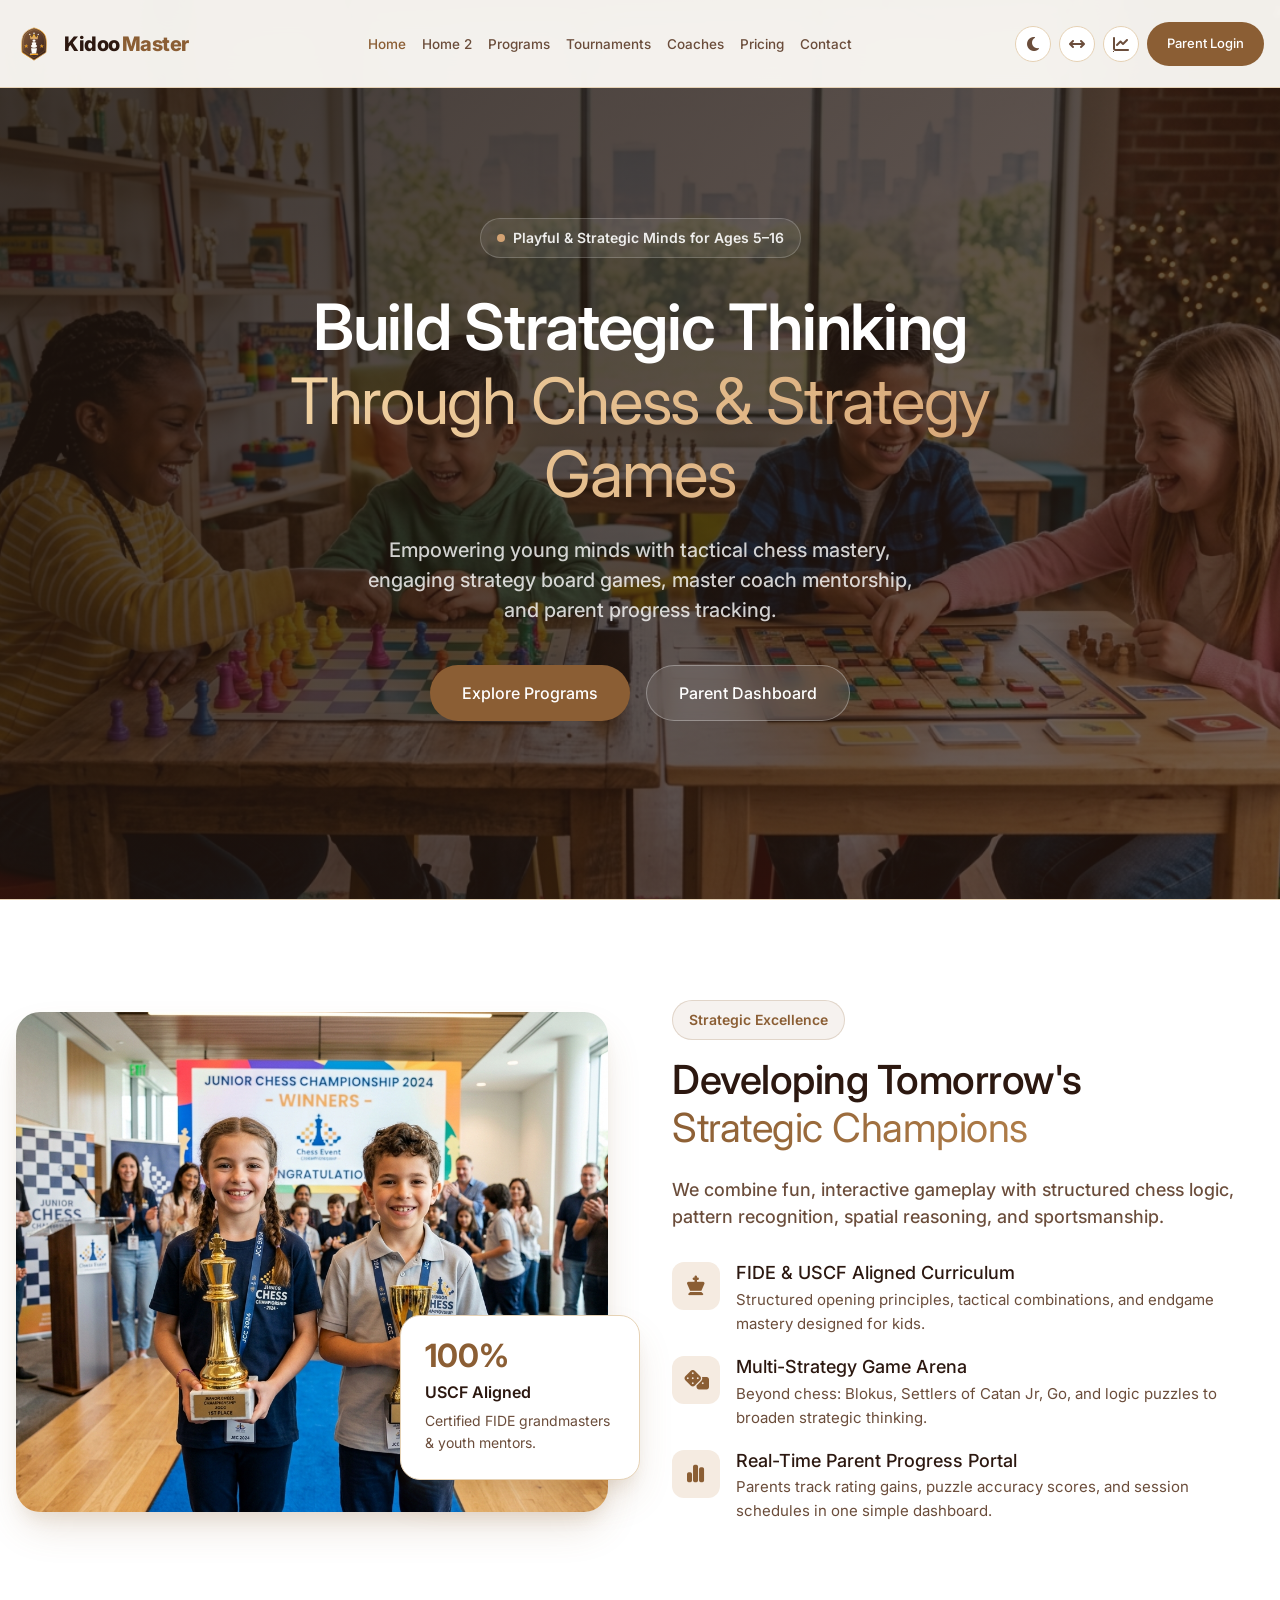
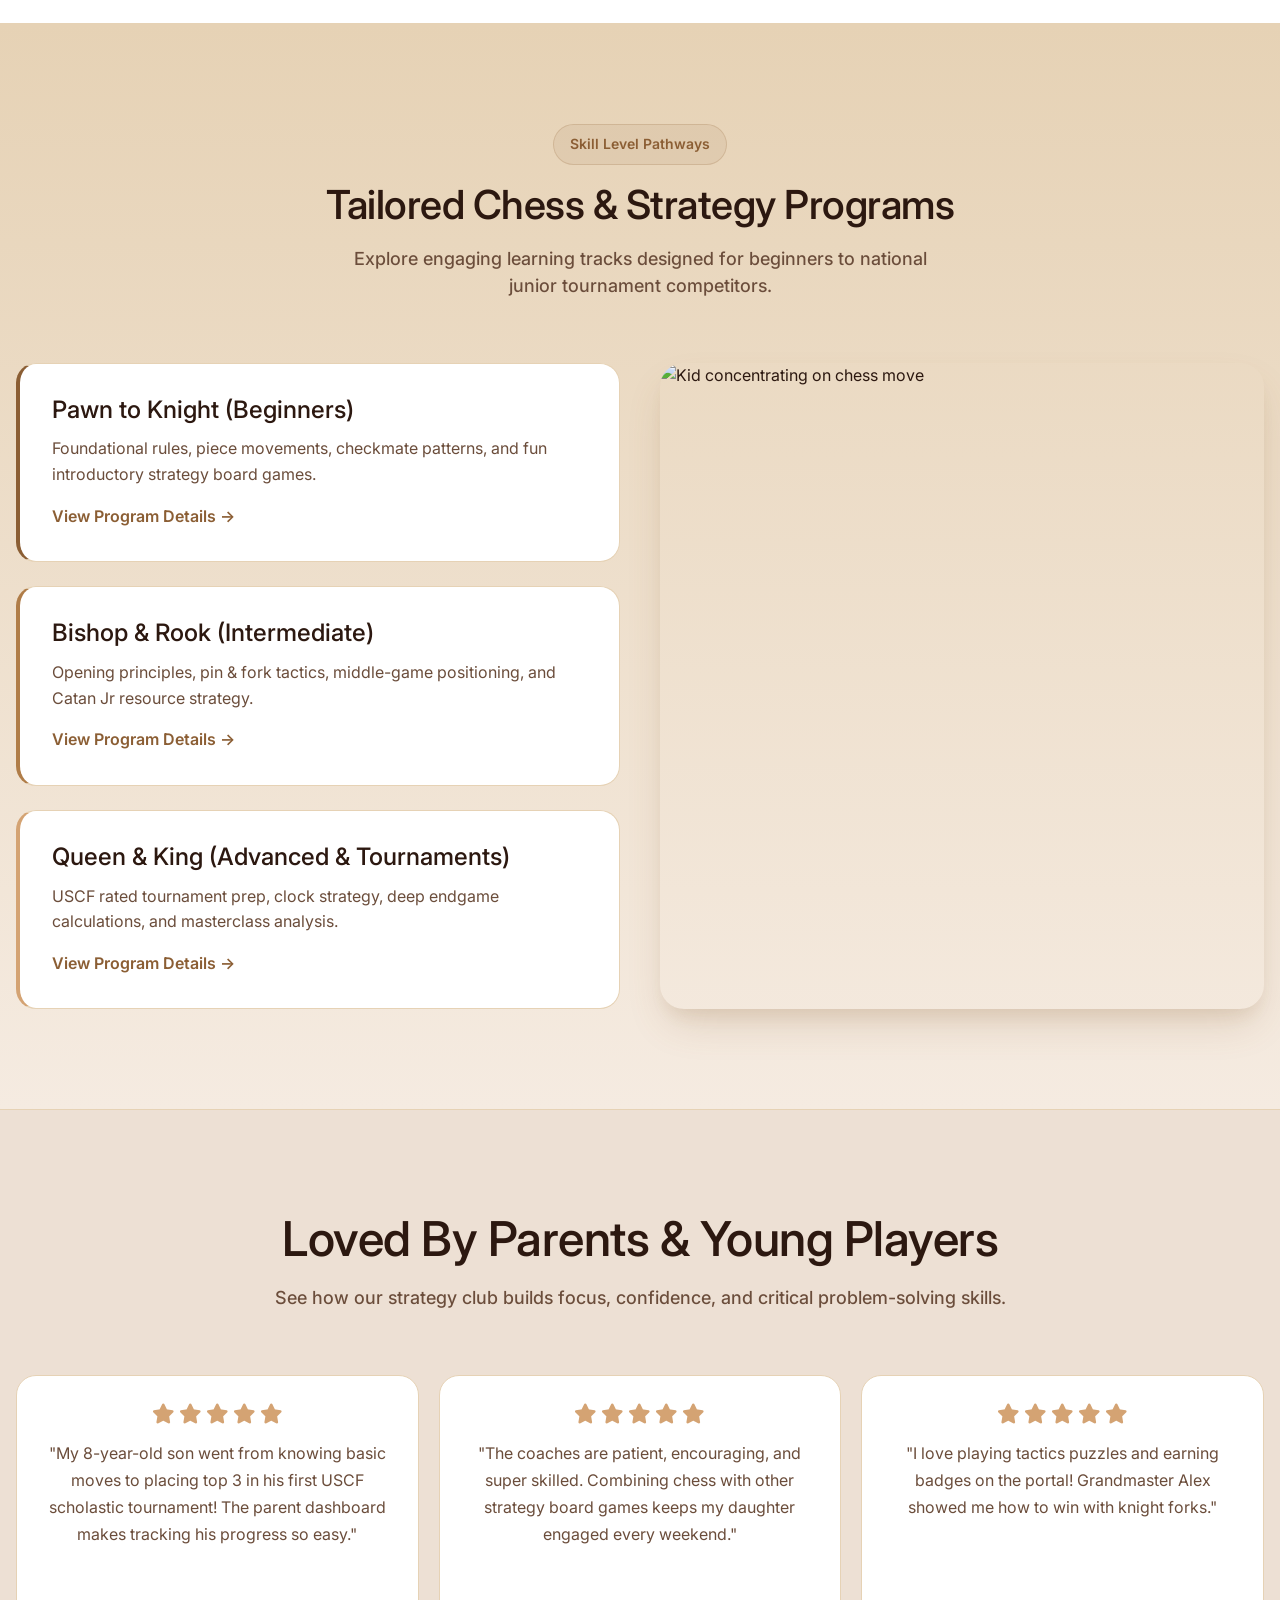
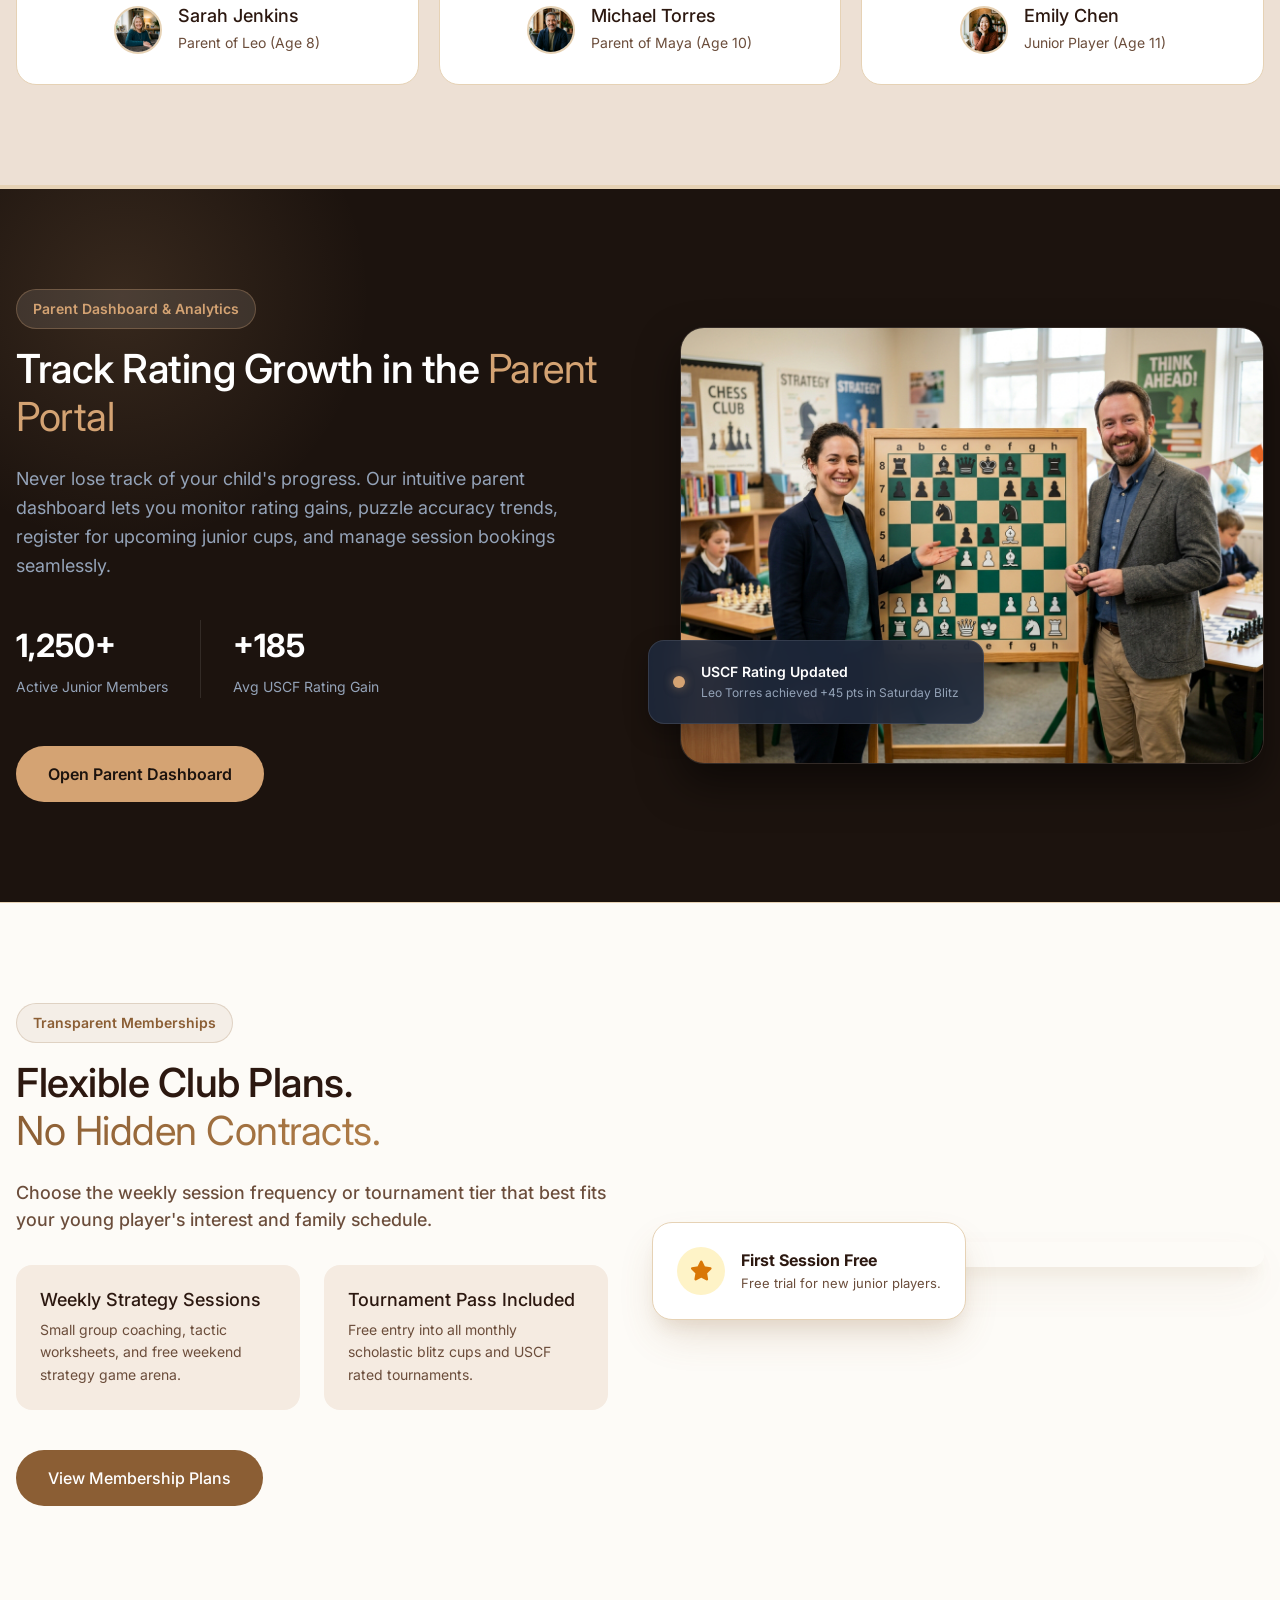
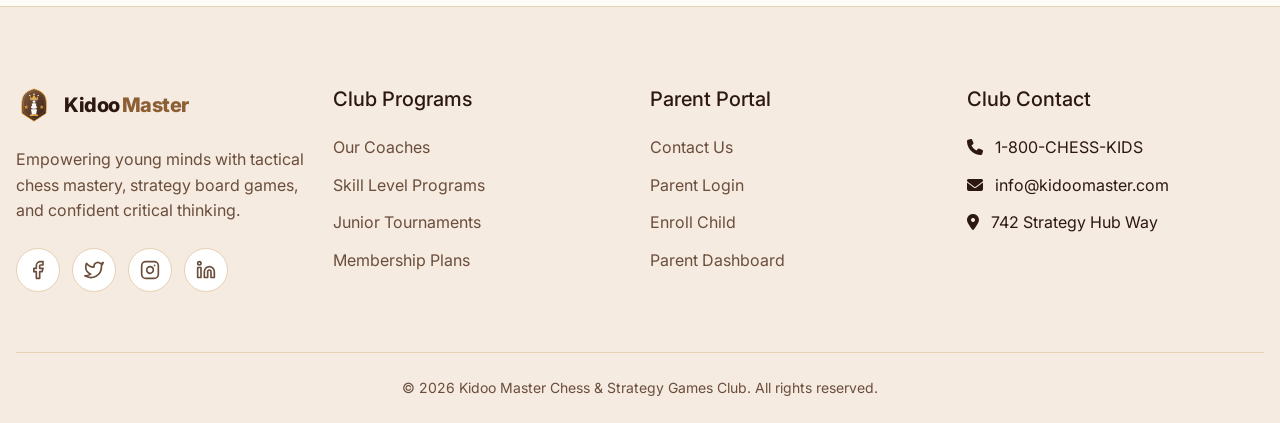
==== index.html @ 855dff28 "Initial commit: Kidoo Master - Chess & Strategy Games Club for Kids website" ====
<!DOCTYPE html>
<html lang="en">
<head>
    <meta charset="UTF-8">
    <meta name="viewport" content="width=device-width, initial-scale=1.0">
    <title>Kidoo Master | Chess & Strategy Games Club for Kids</title>
    <meta name="description" content="Playful & strategic chess club for kids. Expert FIDE coaching, junior tournaments, strategy board games, and parent progress tracking dashboard.">
    <link rel="icon" type="image/svg+xml" href="assets/images/favicon.svg">
    <link rel="stylesheet" href="https://cdnjs.cloudflare.com/ajax/libs/font-awesome/6.5.1/css/all.min.css">
    <link rel="stylesheet" href="assets/css/style.css">
    <link rel="stylesheet" href="assets/css/dark-mode.css">
    <link rel="stylesheet" href="assets/css/rtl.css">
</head>
<body>

    <nav class="navbar">
        <div class="container">
            <a href="index.html" class="nav-brand">
                <img src="assets/images/kidoo-logo.svg" alt="Kidoo Master Logo" class="nav-brand-img">
                <span>Kidoo<span class="brand-accent">Master</span></span>
            </a>
            <ul class="nav-links">
                <li><a href="index.html" class="active">Home</a></li>
                <li><a href="home-2.html">Home 2</a></li>
                <li><a href="programs.html">Programs</a></li>
                <li><a href="tournaments.html">Tournaments</a></li>
                <li><a href="coaches.html">Coaches</a></li>
                <li><a href="pricing.html">Pricing</a></li>
                <li><a href="contact.html">Contact</a></li>
            </ul>
            <div class="nav-actions">
                <button id="themeToggle" class="action-icon" aria-label="Toggle Dark Mode" title="Toggle Dark Mode"><i class="fa-solid fa-moon"></i></button>
                <button id="rtlToggle" class="action-icon" aria-label="Toggle RTL" title="Toggle RTL"><i class="fa-solid fa-arrows-left-right"></i></button>
                <a href="dashboard.html" class="action-icon" aria-label="Dashboard" title="Parent Dashboard"><i class="fa-solid fa-chart-line"></i></a>
                <a href="login.html" class="btn btn-primary" style="height: 44px; padding: 0 20px;">Parent Login</a>
                <button class="mobile-menu-toggle action-icon" aria-label="Toggle Menu"><i class="fa-solid fa-bars"></i></button>
            </div>
        </div>
    </nav>

    <!-- Premium SaaS Hero -->
    <section class="hero-premium hero-has-bg" style="background-image: url('assets/images/chess_hero_kids.jpg');">
        <!-- Dark overlay -->
        <div class="hero-bg-overlay"></div>
        <div class="container">
            <div class="hero-premium-grid">
                
                <!-- Left Content -->
                <div class="hero-premium-content fade-up">
                    <div class="badge-premium">
                        <div class="badge-pulse"></div>
                        Playful & Strategic Minds for Ages 5–16
                    </div>
                    
                    <h1>
                        Build Strategic Thinking<br>
                        <span class="text-highlight">Through Chess & Strategy Games</span>
                    </h1>
                    
                    <p class="subheading" style="transition-delay: 0.1s;">
                        Empowering young minds with tactical chess mastery, engaging strategy board games, master coach mentorship, and parent progress tracking.
                    </p>
                    
                    <div class="hero-premium-actions" style="transition-delay: 0.2s;">
                        <a href="programs.html" class="btn btn-primary" style="height: 56px; padding: 0 32px; font-size: 16px;">Explore Programs</a>
                        <a href="dashboard.html" class="btn btn-glass" style="height: 56px; padding: 0 32px; font-size: 16px; display: inline-flex; align-items: center; justify-content: center; border-radius: 50px; text-decoration: none; font-weight: 500;">Parent Dashboard</a>
                    </div>
                </div>

                <!-- Right Visual -->
                <div class="hero-premium-visual fade-up" style="transition-delay: 0.2s;">
                    <div class="hero-image-card">
                        <img src="assets/images/chess_hero_kids.jpg" alt="Kids playing chess and strategy games" class="img-cover">
                    </div>
                </div>

            </div>
        </div>
    </section>

    <!-- 1. Rigorous Young Player Achievements -->
    <section class="premium-section" style="padding: 100px 0; overflow: hidden;">
        <div class="container">
            <div class="grid-2 tab-stack image-first" style="align-items: center; gap: 64px;">
                <!-- Image Side -->
                <div class="fade-up" style="position: relative;">
                    <div style="position: relative; border-radius: 24px; overflow: hidden; box-shadow: var(--shadow-hover);">
                        <img src="assets/images/chess_achievement_trophy.jpg" alt="Junior Chess Tournament Champions" class="img-cover" style="height: 500px; transform: scale(1.02); transition: var(--transition);">
                    </div>
                    <!-- Glassmorphism Badge -->
                    <div class="floating-badge-right" style="position: absolute; bottom: 32px; right: -32px; background: var(--card-bg); border: 1px solid var(--border-color); padding: 24px; border-radius: 20px; box-shadow: var(--shadow-hover); max-width: 240px; z-index: 2;">
                        <div style="color: var(--primary-accent); font-size: 32px; font-weight: 700; line-height: 1;">100%</div>
                        <div style="font-weight: 600; color: var(--text-primary); margin-top: 8px;">USCF Aligned</div>
                        <p style="color: var(--text-secondary); font-size: 14px; margin-top: 4px; margin-bottom: 0;">Certified FIDE grandmasters & youth mentors.</p>
                    </div>
                </div>
                <!-- Content Side -->
                <div class="fade-up" style="transition-delay: 0.2s;">
                    <div class="badge-premium" style="margin-bottom: 16px;">Strategic Excellence</div>
                    <h2 style="font-size: 40px; line-height: 1.2; margin-bottom: 24px;">Developing Tomorrow's <span class="text-highlight">Strategic Champions</span></h2>
                    <p class="subheading" style="margin-bottom: 32px;">We combine fun, interactive gameplay with structured chess logic, pattern recognition, spatial reasoning, and sportsmanship.</p>
                    
                    <div style="display: flex; flex-direction: column; gap: 20px;">
                        <div style="display: flex; gap: 16px; align-items: flex-start;">
                            <div style="width: 48px; height: 48px; border-radius: 12px; background: var(--secondary-bg); color: var(--primary-accent); display: flex; align-items: center; justify-content: center; font-size: 20px; flex-shrink: 0;"><i class="fa-solid fa-chess-king"></i></div>
                            <div>
                                <h4 style="font-size: 18px; margin-bottom: 4px;">FIDE & USCF Aligned Curriculum</h4>
                                <p style="color: var(--text-secondary); font-size: 15px; margin: 0;">Structured opening principles, tactical combinations, and endgame mastery designed for kids.</p>
                            </div>
                        </div>
                        <div style="display: flex; gap: 16px; align-items: flex-start;">
                            <div style="width: 48px; height: 48px; border-radius: 12px; background: var(--secondary-bg); color: var(--primary-accent); display: flex; align-items: center; justify-content: center; font-size: 20px; flex-shrink: 0;"><i class="fa-solid fa-dice"></i></div>
                            <div>
                                <h4 style="font-size: 18px; margin-bottom: 4px;">Multi-Strategy Game Arena</h4>
                                <p style="color: var(--text-secondary); font-size: 15px; margin: 0;">Beyond chess: Blokus, Settlers of Catan Jr, Go, and logic puzzles to broaden strategic thinking.</p>
                            </div>
                        </div>
                        <div style="display: flex; gap: 16px; align-items: flex-start;">
                            <div style="width: 48px; height: 48px; border-radius: 12px; background: var(--secondary-bg); color: var(--primary-accent); display: flex; align-items: center; justify-content: center; font-size: 20px; flex-shrink: 0;"><i class="fa-solid fa-chart-simple"></i></div>
                            <div>
                                <h4 style="font-size: 18px; margin-bottom: 4px;">Real-Time Parent Progress Portal</h4>
                                <p style="color: var(--text-secondary); font-size: 15px; margin: 0;">Parents track rating gains, puzzle accuracy scores, and session schedules in one simple dashboard.</p>
                            </div>
                        </div>
                    </div>
                </div>
            </div>
        </div>
    </section>

    <!-- 2. Bespoke Skill Programs -->
    <section class="premium-section bg-secondary" style="padding: 100px 0; position: relative;">
        <div class="container">
            <div class="section-header text-center fade-up">
                <div class="badge-premium" style="margin-bottom: 16px; margin-left: auto; margin-right: auto;">Skill Level Pathways</div>
                <h2 style="font-size: 40px;">Tailored Chess & Strategy Programs</h2>
                <p class="subheading" style="margin-left: auto; margin-right: auto; max-width: 600px;">Explore engaging learning tracks designed for beginners to national junior tournament competitors.</p>
            </div>
            
            <div class="grid-2 prep-options-grid" style="gap: 40px; margin-top: 64px; align-items: center;">
                <!-- Left: Stacked Premium Cards -->
                <div class="prep-options-cards" style="display: flex; flex-direction: column; gap: 24px;">
                    <div class="card fade-up" style="border-left: 4px solid var(--primary-accent); padding: 32px; transition: var(--transition);">
                        <h3 style="font-size: 24px; margin-bottom: 12px;">Pawn to Knight (Beginners)</h3>
                        <p style="color: var(--text-secondary); margin-bottom: 16px;">Foundational rules, piece movements, checkmate patterns, and fun introductory strategy board games.</p>
                        <a href="programs.html" style="color: var(--primary-accent); font-weight: 600; text-decoration: none; display: inline-flex; align-items: center; gap: 8px;">View Program Details →</a>
                    </div>
                    <div class="card fade-up" style="border-left: 4px solid var(--support-accent); padding: 32px; transition: var(--transition); transition-delay: 0.1s;">
                        <h3 style="font-size: 24px; margin-bottom: 12px;">Bishop & Rook (Intermediate)</h3>
                        <p style="color: var(--text-secondary); margin-bottom: 16px;">Opening principles, pin & fork tactics, middle-game positioning, and Catan Jr resource strategy.</p>
                        <a href="programs.html" style="color: var(--primary-accent); font-weight: 600; text-decoration: none; display: inline-flex; align-items: center; gap: 8px;">View Program Details →</a>
                    </div>
                    <div class="card fade-up" style="border-left: 4px solid var(--highlight-accent); padding: 32px; transition: var(--transition); transition-delay: 0.2s;">
                        <h3 style="font-size: 24px; margin-bottom: 12px;">Queen & King (Advanced & Tournaments)</h3>
                        <p style="color: var(--text-secondary); margin-bottom: 16px;">USCF rated tournament prep, clock strategy, deep endgame calculations, and masterclass analysis.</p>
                        <a href="programs.html" style="color: var(--primary-accent); font-weight: 600; text-decoration: none; display: inline-flex; align-items: center; gap: 8px;">View Program Details →</a>
                    </div>
                </div>
                
                <!-- Right: Large Image -->
                <div class="fade-up prep-options-image" style="height: 100%; transition-delay: 0.3s;">
                    <img src="https://images.unsplash.com/photo-1529699211952-734e80c4d42b?auto=format&fit=crop&w=1000&q=80" alt="Kid concentrating on chess move" style="width: 100%; height: 100%; object-fit: cover; border-radius: 24px; box-shadow: var(--shadow-hover); min-height: 500px;">
                </div>
            </div>
        </div>
    </section>

    <!-- Parent & Student Testimonials -->
    <section class="bg-secondary">
        <div class="container text-center fade-up">
            <div class="section-header">
                <h2>Loved By Parents & Young Players</h2>
                <p class="subheading">See how our strategy club builds focus, confidence, and critical problem-solving skills.</p>
            </div>
            <div class="grid-3">
                <div class="card" style="align-items: center; text-align: center; display: flex; flex-direction: column;">
                    <div style="color: var(--highlight-accent); font-size: 20px; margin-bottom: 16px; display: flex; gap: 4px;"><i class="fa-solid fa-star"></i><i class="fa-solid fa-star"></i><i class="fa-solid fa-star"></i><i class="fa-solid fa-star"></i><i class="fa-solid fa-star"></i></div>
                    <p class="card-text" style="flex-grow: 1;">"My 8-year-old son went from knowing basic moves to placing top 3 in his first USCF scholastic tournament! The parent dashboard makes tracking his progress so easy."</p>
                    <div style="margin-top: 24px; display: flex; align-items: center; justify-content: center; gap: 16px; width: 100%;">
                        <div style="width: 48px; height: 48px; border-radius: 50%; background: var(--secondary-bg); display: flex; align-items: center; justify-content: center; color: var(--primary-accent); border: 2px solid var(--border-color); flex-shrink: 0;">
                            <img src="assets/images/author_sarah.png" alt="Sarah Jenkins" style="width: 100%; height: 100%; border-radius: 50%; object-fit: cover;">
                        </div>
                        <div style="text-align: left;">
                            <h4 style="font-size: 18px; margin-bottom: 4px;">Sarah Jenkins</h4>
                            <span style="color: var(--text-secondary); font-size: 14px;">Parent of Leo (Age 8)</span>
                        </div>
                    </div>
                </div>
                <div class="card" style="align-items: center; text-align: center; display: flex; flex-direction: column;">
                    <div style="color: var(--highlight-accent); font-size: 20px; margin-bottom: 16px; display: flex; gap: 4px;"><i class="fa-solid fa-star"></i><i class="fa-solid fa-star"></i><i class="fa-solid fa-star"></i><i class="fa-solid fa-star"></i><i class="fa-solid fa-star"></i></div>
                    <p class="card-text" style="flex-grow: 1;">"The coaches are patient, encouraging, and super skilled. Combining chess with other strategy board games keeps my daughter engaged every weekend."</p>
                    <div style="margin-top: 24px; display: flex; align-items: center; justify-content: center; gap: 16px; width: 100%;">
                        <div style="width: 48px; height: 48px; border-radius: 50%; background: var(--secondary-bg); display: flex; align-items: center; justify-content: center; color: var(--primary-accent); border: 2px solid var(--border-color); flex-shrink: 0;">
                            <img src="assets/images/author_michael.png" alt="Michael Torres" style="width: 100%; height: 100%; border-radius: 50%; object-fit: cover;">
                        </div>
                        <div style="text-align: left;">
                            <h4 style="font-size: 18px; margin-bottom: 4px;">Michael Torres</h4>
                            <span style="color: var(--text-secondary); font-size: 14px;">Parent of Maya (Age 10)</span>
                        </div>
                    </div>
                </div>
                <div class="card" style="align-items: center; text-align: center; display: flex; flex-direction: column;">
                    <div style="color: var(--highlight-accent); font-size: 20px; margin-bottom: 16px; display: flex; gap: 4px;"><i class="fa-solid fa-star"></i><i class="fa-solid fa-star"></i><i class="fa-solid fa-star"></i><i class="fa-solid fa-star"></i><i class="fa-solid fa-star"></i></div>
                    <p class="card-text" style="flex-grow: 1;">"I love playing tactics puzzles and earning badges on the portal! Grandmaster Alex showed me how to win with knight forks."</p>
                    <div style="margin-top: 24px; display: flex; align-items: center; justify-content: center; gap: 16px; width: 100%;">
                        <div style="width: 48px; height: 48px; border-radius: 50%; background: var(--secondary-bg); display: flex; align-items: center; justify-content: center; color: var(--primary-accent); border: 2px solid var(--border-color); flex-shrink: 0;">
                            <img src="assets/images/author_emily.png" alt="Emily Chen" style="width: 100%; height: 100%; border-radius: 50%; object-fit: cover;">
                        </div>
                        <div style="text-align: left;">
                            <h4 style="font-size: 18px; margin-bottom: 4px;">Emily Chen</h4>
                            <span style="color: var(--text-secondary); font-size: 14px;">Junior Player (Age 11)</span>
                        </div>
                    </div>
                </div>
            </div>
        </div>
    </section>

    <!-- 3. Next-Gen Parent Portal -->
    <section class="premium-section" style="padding: 100px 0; background: #1C130E; color: #FFFFFF; position: relative; overflow: hidden;">
        <!-- Glowing Orb Background Effect -->
        <div style="position: absolute; top: -20%; left: -10%; width: 500px; height: 500px; background: radial-gradient(circle, rgba(212,163,115,0.15) 0%, rgba(28,19,14,0) 70%); border-radius: 50%; z-index: 0;"></div>
        
        <div class="container" style="position: relative; z-index: 1;">
            <div class="grid-2 tab-stack" style="align-items: center; gap: 80px;">
                
                <!-- Content Side -->
                <div class="fade-up">
                    <div class="badge-premium" style="margin-bottom: 16px; background: rgba(255,255,255,0.1); color: #D4A373; border-color: rgba(212,163,115,0.3);">Parent Dashboard & Analytics</div>
                    <h2 style="font-size: 40px; line-height: 1.2; margin-bottom: 24px; color: #FFFFFF;">Track Rating Growth in the <span style="color: #D4A373;">Parent Portal</span></h2>
                    <p style="color: #94A3B8; font-size: 18px; line-height: 1.6; margin-bottom: 40px;">Never lose track of your child's progress. Our intuitive parent dashboard lets you monitor rating gains, puzzle accuracy trends, register for upcoming junior cups, and manage session bookings seamlessly.</p>
                    
                    <div style="display: flex; gap: 32px; margin-bottom: 48px;">
                        <div>
                            <div style="font-size: 32px; font-weight: 700; color: #FFFFFF; margin-bottom: 4px;">1,250+</div>
                            <div style="color: #94A3B8; font-size: 14px;">Active Junior Members</div>
                        </div>
                        <div style="width: 1px; background: rgba(255,255,255,0.1);"></div>
                        <div>
                            <div style="font-size: 32px; font-weight: 700; color: #FFFFFF; margin-bottom: 4px;">+185</div>
                            <div style="color: #94A3B8; font-size: 14px;">Avg USCF Rating Gain</div>
                        </div>
                    </div>
                    
                    <a href="dashboard.html" class="btn btn-primary" style="background: #D4A373; border-color: #D4A373; color: #1C130E; font-weight: 600; padding: 0 32px; height: 56px;">Open Parent Dashboard</a>
                </div>

                <!-- Visual Side -->
                <div class="fade-up" style="position: relative; transition-delay: 0.2s;">
                    <img src="assets/images/chess_coaches.jpg" alt="Parent and Coach Dashboard Portal" style="width: 100%; border-radius: 24px; box-shadow: 0 20px 40px rgba(0,0,0,0.5); border: 1px solid rgba(255,255,255,0.1);">
                    
                    <!-- Floating UI Element -->
                    <div class="floating-badge-left" style="position: absolute; bottom: 40px; left: -32px; background: rgba(30,41,59,0.9); backdrop-filter: blur(16px); padding: 20px 24px; border-radius: 16px; border: 1px solid rgba(255,255,255,0.1); display: flex; align-items: center; gap: 16px; box-shadow: 0 10px 25px rgba(0,0,0,0.3);">
                        <div style="width: 12px; height: 12px; background: #D4A373; border-radius: 50%; box-shadow: 0 0 10px rgba(212,163,115,0.5);"></div>
                        <div>
                            <div style="color: #FFFFFF; font-weight: 600; font-size: 14px;">USCF Rating Updated</div>
                            <div style="color: #94A3B8; font-size: 12px;">Leo Torres achieved +45 pts in Saturday Blitz</div>
                        </div>
                    </div>
                </div>

            </div>
        </div>
    </section>

    <!-- 4. Transparent Club Membership & Pricing -->
    <section class="premium-section" style="padding: 100px 0;">
        <div class="container">
            <div class="grid-2 tab-stack" style="align-items: center; gap: 64px;">
                <!-- Content Side -->
                <div class="fade-up">
                    <div class="badge-premium" style="margin-bottom: 16px;">Transparent Memberships</div>
                    <h2 style="font-size: 40px; line-height: 1.2; margin-bottom: 24px;">Flexible Club Plans.<br><span class="text-highlight">No Hidden Contracts.</span></h2>
                    <p class="subheading" style="margin-bottom: 32px;">Choose the weekly session frequency or tournament tier that best fits your young player's interest and family schedule.</p>
                    
                    <div class="grid-2" style="gap: 24px; margin-bottom: 40px;">
                        <div style="background: var(--secondary-bg); padding: 24px; border-radius: 16px;">
                            <h4 style="font-size: 18px; margin-bottom: 8px;">Weekly Strategy Sessions</h4>
                            <p style="color: var(--text-secondary); font-size: 14px; margin: 0;">Small group coaching, tactic worksheets, and free weekend strategy game arena.</p>
                        </div>
                        <div style="background: var(--secondary-bg); padding: 24px; border-radius: 16px;">
                            <h4 style="font-size: 18px; margin-bottom: 8px;">Tournament Pass Included</h4>
                            <p style="color: var(--text-secondary); font-size: 14px; margin: 0;">Free entry into all monthly scholastic blitz cups and USCF rated tournaments.</p>
                        </div>
                    </div>
                    
                    <a href="pricing.html" class="btn btn-primary" style="height: 56px; padding: 0 32px; font-size: 16px;">View Membership Plans</a>
                </div>
                
                <!-- Image Side -->
                <div class="fade-up" style="position: relative; transition-delay: 0.2s;">
                    <img src="https://images.unsplash.com/photo-1560174038-da43ac74f01b?auto=format&fit=crop&w=1000&q=80" alt="Kids playing board games" style="width: 100%; border-radius: 24px; box-shadow: var(--shadow-hover);">
                    
                    <!-- Floating Guarantee Card -->
                    <div style="position: absolute; top: -20px; left: -20px; background: var(--card-bg); padding: 24px; border-radius: 20px; box-shadow: var(--shadow-hover); border: 1px solid var(--border-color); display: flex; align-items: center; gap: 16px; z-index: 2;">
                        <div style="width: 48px; height: 48px; background: #FEF3C7; color: #D97706; border-radius: 50%; display: flex; align-items: center; justify-content: center; font-size: 20px; font-weight: bold;"><i class="fa-solid fa-star"></i></div>
                        <div>
                            <div style="font-weight: 700; color: var(--text-primary);">First Session Free</div>
                            <div style="color: var(--text-secondary); font-size: 13px;">Free trial for new junior players.</div>
                        </div>
                    </div>
                </div>
            </div>
        </div>
    </section>

    <!-- Footer -->
    <footer class="footer">
        <div class="container">
            <div class="footer-top grid-4">
                <div class="footer-widget">
                    <a href="index.html" class="nav-brand" style="margin-bottom: 24px; display: inline-flex;">
                        <img src="assets/images/kidoo-logo.svg" alt="Kidoo Master Logo" class="nav-brand-img">
                        <span>Kidoo<span class="brand-accent">Master</span></span>
                    </a>
                    <p style="color: var(--text-secondary); margin-bottom: 24px;">Empowering young minds with tactical chess mastery, strategy board games, and confident critical thinking.</p>
                    <div class="social-icons-contact" style="display: flex; gap: 12px;">
                        <a href="#" aria-label="Facebook">
                            <svg width="20" height="20" viewBox="0 0 24 24" fill="none" stroke="currentColor" stroke-width="2" stroke-linecap="round" stroke-linejoin="round"><path d="M18 2h-3a5 5 0 0 0-5 5v3H7v4h3v8h4v-8h3l1-4h-4V7a1 1 0 0 1 1-1h3z"></path></svg>
                        </a>
                        <a href="#" aria-label="Twitter">
                            <svg width="20" height="20" viewBox="0 0 24 24" fill="none" stroke="currentColor" stroke-width="2" stroke-linecap="round" stroke-linejoin="round"><path d="M23 3a10.9 10.9 0 0 1-3.14 1.53 4.48 4.48 0 0 0-7.86 3v1A10.66 10.66 0 0 1 3 4s-4 9 5 13a11.64 11.64 0 0 1-7 2c9 5 20 0 20-11.5a4.5 4.5 0 0 0-.08-.83A7.72 7.72 0 0 0 23 3z"></path></svg>
                        </a>
                        <a href="#" aria-label="Instagram">
                            <svg width="20" height="20" viewBox="0 0 24 24" fill="none" stroke="currentColor" stroke-width="2" stroke-linecap="round" stroke-linejoin="round"><rect x="2" y="2" width="20" height="20" rx="5" ry="5"></rect><path d="M16 11.37A4 4 0 1 1 12.63 8 4 4 0 0 1 16 11.37z"></path><line x1="17.5" y1="6.5" x2="17.51" y2="6.5"></line></svg>
                        </a>
                        <a href="#" aria-label="LinkedIn">
                            <svg width="20" height="20" viewBox="0 0 24 24" fill="none" stroke="currentColor" stroke-width="2" stroke-linecap="round" stroke-linejoin="round"><path d="M16 8a6 6 0 0 1 6 6v7h-4v-7a2 2 0 0 0-2-2 2 2 0 0 0-2 2v7h-4v-7a6 6 0 0 1 6-6z"></path><rect x="2" y="9" width="4" height="12"></rect><circle cx="4" cy="4" r="2"></circle></svg>
                        </a>
                    </div>
                </div>
                <div class="footer-widget">
                    <h4>Club Programs</h4>
                    <ul class="footer-links">
                        <li><a href="coaches.html">Our Coaches</a></li>
                        <li><a href="programs.html">Skill Level Programs</a></li>
                        <li><a href="tournaments.html">Junior Tournaments</a></li>
                        <li><a href="pricing.html">Membership Plans</a></li>
                    </ul>
                </div>
                <div class="footer-widget">
                    <h4>Parent Portal</h4>
                    <ul class="footer-links">
                        <li><a href="contact.html">Contact Us</a></li>
                        <li><a href="login.html">Parent Login</a></li>
                        <li><a href="register.html">Enroll Child</a></li>
                        <li><a href="dashboard.html">Parent Dashboard</a></li>
                    </ul>
                </div>
                <div class="footer-widget">
                    <h4>Club Contact</h4>
                    <ul class="footer-links">
                        <li><i class="fa-solid fa-phone" style="margin-right: 8px;"></i> 1-800-CHESS-KIDS</li>
                        <li><i class="fa-solid fa-envelope" style="margin-right: 8px;"></i> info@kidoomaster.com</li>
                        <li><i class="fa-solid fa-location-dot" style="margin-right: 8px;"></i> 742 Strategy Hub Way</li>
                    </ul>
                </div>
            </div>
            <div class="footer-bottom" style="justify-content: center; text-align: center;">
                <p>&copy; 2026 Kidoo Master Chess & Strategy Games Club. All rights reserved.</p>
            </div>
        </div>
    </footer>

    <script src="assets/js/main.js"></script>
</body>
</html>
---- assets/css/style.css ----
@import url('https://fonts.googleapis.com/css2?family=Inter:wght@100..900&display=swap');

:root {
    --primary-bg: #FDFBF7;
    --secondary-bg: #F5EBE1;
    --section-alt-bg: #EDE0D4;
    /* Soft warm oak wood tint for alternating sections */
    --section-accent-bg: #E6D2B5;
    /* Light wooden square color for contrast sections */
    --section-warm-bg: #FAF0E6;
    /* Soft creamy ivory for subtle sections */
    --card-bg: #FFFFFF;
    --primary-accent: #8B5E34;
    /* Rich Walnut / Wooden Chess Piece Primary Accent */
    --secondary-accent: #5C3D2E;
    /* Deep Mahogany / Dark Pawn wood */
    --support-accent: #B07D48;
    /* Warm Chestnut */
    --highlight-accent: #D4A373;
    /* Warm Amber Gold Wood */
    --text-primary: #2C1810;
    /* Deep Ebony Wood Text */
    --text-secondary: #6B4D3B;
    /* Warm Mocha Slate */
    --border-color: #E6D2B5;

    --font-primary: 'Inter', sans-serif;

    --transition: all 0.4s cubic-bezier(0.16, 1, 0.3, 1);
    --border-radius: 20px;
    --container-max-width: 1280px;
    --shadow: 0 4px 24px -4px rgba(139, 94, 52, 0.1), 0 2px 8px -2px rgba(139, 94, 52, 0.05);
    --shadow-hover: 0 20px 40px -8px rgba(139, 94, 52, 0.2), 0 12px 16px -6px rgba(139, 94, 52, 0.1);
}

* {
    margin: 0;
    padding: 0;
    box-sizing: border-box;
}

html,
body {
    overflow-x: hidden;
    width: 100%;
}

body {
    background-color: var(--primary-bg);
    color: var(--text-primary);
    font-family: var(--font-primary);
    font-weight: 400;
    line-height: 1.6;
    transition: background-color 0.3s ease, color 0.3s ease;
    -webkit-font-smoothing: antialiased;
}

/* Typography System */
h1,
h2,
h3,
h4,
h5,
h6 {
    color: var(--text-primary);
    margin-bottom: 1rem;
    line-height: 1.2;
}

h1 {
    font-size: 72px;
    font-weight: 580;
    letter-spacing: -1px;
}

h2 {
    font-size: 48px;
    font-weight: 540;
    letter-spacing: -0.5px;
}

h3 {
    font-size: 32px;
    font-weight: 520;
}

h4 {
    font-size: 24px;
    font-weight: 500;
}

h5 {
    font-size: 20px;
    font-weight: 500;
}

h6 {
    font-size: 16px;
    font-weight: 500;
}

p,
span,
div {
    font-weight: 400;
}

b,
strong {
    font-weight: 500;
}

.subheading {
    font-weight: 480;
    color: var(--text-secondary);
    font-size: 1.125rem;
    margin-bottom: 1.5rem;
    line-height: 1.5;
}

label {
    font-weight: 480;
    color: var(--text-primary);
    display: block;
    margin-bottom: 8px;
}

.caption,
small {
    font-size: 14px;
    font-weight: 400;
}

/* Responsive Typography */
@media (max-width: 1024px) {
    h1 {
        font-size: 44px;
    }

    h2 {
        font-size: 36px;
    }
}

@media (max-width: 768px) {
    h1 {
        font-size: 34px;
    }

    h2 {
        font-size: 30px;
    }
}

/* Container */
.container {
    width: 100%;
    max-width: var(--container-max-width);
    margin: 0 auto;
    padding: 0 24px;
}

/* CTA Design System */
.btn {
    display: inline-flex;
    align-items: center;
    justify-content: center;
    padding: 0 32px;
    font-family: var(--font-primary);
    font-weight: 500;
    font-size: 16px;
    border-radius: 50px;
    text-decoration: none;
    transition: var(--transition);
    cursor: pointer;
    border: none;
    height: 56px;
    line-height: 1;
    white-space: nowrap;
}

.btn-primary {
    background-color: var(--primary-accent);
    color: #FFFFFF;
}

.btn-primary:hover {
    background-color: #6B4D3B;
    transform: translateY(-3px) scale(1.01);
    box-shadow: 0 12px 28px rgba(139, 94, 52, 0.35);
}

.btn-secondary {
    background-color: transparent;
    color: var(--primary-accent);
    border: 2px solid var(--primary-accent);
}

.btn-secondary:hover {
    background: var(--primary-accent) !important;
    color: #FFFFFF !important;
    border-color: var(--primary-accent) !important;
}

.btn-accent {
    background-color: var(--highlight-accent);
    color: var(--text-primary);
}

.btn-accent:hover {
    background-color: #B07D48;
    transform: translateY(-3px) scale(1.01);
    box-shadow: 0 12px 28px rgba(212, 163, 115, 0.35);
}

/* Navbar */
.navbar {
    position: fixed;
    top: 0;
    left: 0;
    width: 100%;
    height: 88px;
    z-index: 1000;
    background: rgba(253, 251, 247, 0.95);
    backdrop-filter: blur(16px);
    -webkit-backdrop-filter: blur(16px);
    border-bottom: 1px solid var(--border-color);
    transition: var(--transition);
}

.navbar .container {
    display: flex;
    align-items: center;
    justify-content: space-between;
    height: 100%;
    position: relative;
    gap: 16px;
}

.nav-brand {
    display: flex;
    align-items: center;
    gap: 12px;
    text-decoration: none;
    transition: var(--transition);
    flex-shrink: 0;
}

.nav-brand:hover .nav-brand-icon {
    transform: translateY(-2px) scale(1.05);
    filter: drop-shadow(0 8px 18px rgba(139, 94, 52, 0.35));
}

.nav-brand-icon {
    width: 42px;
    height: 42px;
    display: flex;
    align-items: center;
    justify-content: center;
    transition: all 0.3s cubic-bezier(0.16, 1, 0.3, 1);
}

.nav-brand-img {
    height: 42px;
    width: auto;
    object-fit: contain;
    border-radius: 8px;
    transition: transform 0.3s cubic-bezier(0.16, 1, 0.3, 1);
}

.nav-brand:hover .nav-brand-img {
    transform: translateY(-2px) scale(1.05);
    filter: drop-shadow(0 6px 16px rgba(139, 94, 52, 0.3));
}

.nav-brand-icon svg {
    width: 38px;
    height: 38px;
}

.nav-brand span {
    font-size: 23px;
    font-weight: 800;
    color: var(--text-primary);
    letter-spacing: -0.5px;
    display: inline-flex;
    align-items: center;
    white-space: nowrap;
}

.nav-brand .brand-accent {
    color: var(--primary-accent);
    font-weight: 800;
    margin-left: 2px;
}

.nav-brand .brand-tag {
    font-size: 10px;
    font-weight: 700;
    text-transform: uppercase;
    letter-spacing: 0.5px;
    background: var(--section-accent-bg);
    color: var(--primary-accent);
    padding: 2px 7px;
    border-radius: 6px;
    margin-left: 8px;
}

.nav-links {
    display: flex;
    align-items: center;
    gap: 22px;
    list-style: none;
    margin: 0 auto;
    flex-wrap: nowrap;
    padding: 0 10px;
}

.nav-links li {
    white-space: nowrap;
    list-style: none;
}

.nav-links a {
    text-decoration: none;
    color: var(--text-secondary);
    font-weight: 500;
    font-size: 15px;
    white-space: nowrap;
    transition: var(--transition);
    padding: 6px 3px;
}

.nav-links a:hover,
.nav-links a.active {
    color: var(--primary-accent);
}

.nav-actions {
    display: flex;
    align-items: center;
    gap: 12px;
    flex-shrink: 0;
}

.action-icon {
    background: none;
    border: none;
    color: var(--text-secondary);
    cursor: pointer;
    font-size: 20px;
    width: 44px;
    height: 44px;
    border-radius: 50%;
    display: flex;
    align-items: center;
    justify-content: center;
    transition: var(--transition);
    background-color: var(--card-bg);
    border: 1px solid var(--border-color);
}

.action-icon:hover {
    color: var(--primary-accent);
    border-color: var(--primary-accent);
}

.nav-menu {
    display: flex;
    align-items: center;
    justify-content: flex-end;
    flex-grow: 1;
}

.mobile-close-btn {
    display: none;
}

.mobile-menu-toggle {
    display: none;
}

/* === 1024px to 1280px Navbar: Keep single-row horizontal without overlap === */
@media (max-width: 1280px) and (min-width: 769px) {
    .container {
        padding: 0 16px;
    }

    /* Keep hamburger hidden — navbar stays full horizontal */
    .mobile-menu-toggle {
        display: none !important;
    }

    .nav-brand span {
        font-size: 20px;
    }

    .nav-brand-img {
        height: 36px;
    }

    .nav-links {
        position: static;
        transform: none;
        gap: 12px;
        padding: 0 6px;
        margin: 0 auto;
    }

    .nav-links a {
        font-size: 13.5px;
        padding: 4px 2px;
        white-space: nowrap;
    }

    .nav-actions {
        gap: 8px;
    }

    .nav-actions .action-icon,
    .dark-mode-toggle {
        width: 36px;
        height: 36px;
        font-size: 16px;
    }

    .nav-actions .btn {
        height: 38px;
        padding: 0 14px;
        font-size: 13px;
        white-space: nowrap;
    }
}

/* Below 768px: Hamburger mobile menu */
@media (max-width: 768px) {
    .mobile-menu-toggle {
        display: flex;
    }

    .nav-menu {
        position: fixed;
        top: 0;
        right: 0;
        transform: translateX(100%);
        width: max-content;
        height: 100vh;
        background-color: var(--card-bg);
        flex-direction: column;
        justify-content: flex-start;
        align-items: flex-start;
        padding: 80px 40px 40px;
        margin-left: 0;
        box-shadow: -10px 0 30px rgba(0, 0, 0, 0.1);
        transition: transform 0.3s ease-in-out;
        z-index: 1001;
        overflow-y: auto;
    }

    .nav-menu.active {
        transform: translateX(0);
    }

    .mobile-close-btn {
        display: block;
        position: absolute;
        top: 24px;
        right: 24px;
        background: none;
        border: none;
        font-size: 24px;
        color: var(--text-primary);
        cursor: pointer;
    }

    .nav-links {
        position: relative;
        left: auto;
        transform: none;
        flex-direction: column;
        width: 100%;
        gap: 20px;
        margin-bottom: 32px;
        align-items: flex-start;
    }

    .nav-actions {
        display: grid;
        grid-template-columns: max-content max-content max-content;
        width: 100%;
        gap: 16px;
        align-items: center;
    }

    .nav-actions .btn {
        grid-column: 1 / -1;
        width: 100%;
    }
}

/* Base Sections */
section {
    padding: 100px 0;
    position: relative;
}

section.bg-secondary {
    background-color: var(--secondary-bg);
}

.section-header {
    text-align: center;
    max-width: 760px;
    margin: 0 auto 64px;
}

/* Generic Cards */
.card {
    background-color: var(--card-bg);
    border-radius: var(--border-radius);
    padding: 28px;
    border: 1px solid var(--border-color);
    transition: var(--transition);
    height: 100%;
    display: flex;
    flex-direction: column;
}

.card:hover {
    box-shadow: var(--shadow-hover);
    transform: translateY(-8px);
    border-color: transparent;
}

.card-icon {
    width: 64px;
    height: 64px;
    background-color: var(--secondary-bg);
    border-radius: 16px;
    display: flex;
    align-items: center;
    justify-content: center;
    margin-bottom: 24px;
    color: var(--primary-accent);
    font-size: 28px;
}

.card-title {
    font-size: 24px;
    font-weight: 500;
    margin-bottom: 16px;
    color: var(--text-primary);
    min-height: 58px;
}

.card-text {
    color: var(--text-secondary);
    margin-bottom: 32px;
    flex-grow: 1;
    line-height: 1.7;
}

section:not(.dashboard-section) .card .btn,
section:not(.dashboard-section) .card .btn-secondary {
    align-self: flex-start;
    margin-top: auto;
}

/* Layout Utilities */
.grid-2 {
    display: grid;
    grid-template-columns: repeat(2, 1fr);
    gap: 20px;
}

.grid-3 {
    display: grid;
    grid-template-columns: repeat(3, 1fr);
    gap: 20px;
}

.grid-4 {
    display: grid;
    grid-template-columns: repeat(4, 1fr);
    gap: 20px;
}

/* Table Utilities */
.table-responsive {
    width: 100%;
    overflow-x: auto;
    -webkit-overflow-scrolling: touch;
}

@media (max-width: 992px) {
    .grid-4 {
        grid-template-columns: repeat(2, 1fr);
    }

    .grid-3 {
        grid-template-columns: repeat(2, 1fr);
    }

    /* Center the last odd child (e.g. 3rd card) in a 2-column grid */
    .grid-3>div:last-child:nth-child(odd) {
        grid-column: 1 / -1;
        justify-self: center;
        width: calc(50% - 20px);
    }

    section:not(.dashboard-section) .card .btn,
    section:not(.dashboard-section) .card .btn-secondary {
        align-self: center;
        width: 100%;
        display: flex;
        justify-content: center;
    }

    .tab-stack {
        display: flex !important;
        flex-direction: column;
    }

    .tab-stack.image-first {
        flex-direction: column-reverse;
    }
}

@media (max-width: 768px) {
    section {
        padding: 60px 0;
    }
}

@media (max-width: 640px) {

    .grid-3,
    .grid-4 {
        grid-template-columns: 1fr;
    }

    .grid-2 {
        grid-template-columns: 1fr;
    }

    /* Reset centering on mobile */
    .grid-3>div:last-child:nth-child(odd) {
        grid-column: auto;
        justify-self: stretch;
        width: 100%;
    }
}

/* Helper Utilities */
.text-center {
    text-align: center;
}

.mt-1 {
    margin-top: 8px;
}

.mt-2 {
    margin-top: 16px;
}

.mt-3 {
    margin-top: 24px;
}

.mt-4 {
    margin-top: 32px;
}

.mt-5 {
    margin-top: 48px;
}

.mb-1 {
    margin-bottom: 8px;
}

.mb-2 {
    margin-bottom: 16px;
}

.mb-3 {
    margin-bottom: 24px;
}

.mb-4 {
    margin-bottom: 32px;
}

.mb-5 {
    margin-bottom: 48px;
}

/* Images */
img {
    max-width: 100%;
    height: auto;
    border-radius: var(--border-radius);
    display: block;
}

.img-cover {
    width: 100%;
    height: 100%;
    object-fit: cover;
}

/* Badge */
.badge {
    display: inline-flex;
    padding: 6px 16px;
    background-color: var(--support-accent);
    color: #fff;
    border-radius: 50px;
    font-size: 14px;
    font-weight: 500;
    margin-bottom: 24px;
}

/* Form Styles */
.form-group {
    margin-bottom: 24px;
}

.form-control {
    width: 100%;
    height: 56px;
    padding: 0 20px;
    border: 1px solid var(--border-color);
    border-radius: var(--border-radius);
    background-color: var(--card-bg);
    color: var(--text-primary);
    font-family: var(--font-primary);
    font-size: 16px;
    transition: var(--transition);
}

.form-control:focus {
    outline: none;
    border-color: var(--primary-accent);
    box-shadow: 0 0 0 4px rgba(139, 94, 52, 0.15);
}

textarea.form-control {
    height: auto;
    padding: 20px;
    resize: none;
}

select.form-control {
    appearance: none;
    -webkit-appearance: none;
    -moz-appearance: none;
    background-image: url("data:image/svg+xml;charset=UTF-8,%3csvg xmlns='http://www.w3.org/2000/svg' viewBox='0 0 24 24' fill='none' stroke='%2394A3B8' stroke-width='2' stroke-linecap='round' stroke-linejoin='round'%3e%3cpolyline points='6 9 12 15 18 9'%3e%3c/polyline%3e%3c/svg%3e");
    background-repeat: no-repeat;
    background-position: right 20px center;
    background-size: 16px;
    padding-right: 48px;
}

/* Premium Hero Section */
.hero-premium {
    position: relative;
    overflow: hidden;
    min-height: 100vh;
    height: auto;
    display: flex;
    align-items: center;
    background-color: var(--primary-bg);
    padding-top: 88px;
    padding-bottom: 60px;
    border-bottom: 1px solid var(--border-color);
}

.hero-premium::before {
    content: '';
    position: absolute;
    top: -20%;
    left: -10%;
    width: 70%;
    height: 70%;
    background: radial-gradient(circle, rgba(212, 163, 115, 0.18) 0%, transparent 70%);
    z-index: 0;
    pointer-events: none;
}

.hero-premium .container {
    position: relative;
    z-index: 2;
}

.hero-premium-grid {
    display: flex;
    flex-direction: column;
    align-items: center;
    text-align: center;
    gap: 60px;
    padding-top: 60px;
}

/* === 1024px: Hero height (slightly increased) === */
@media (max-width: 1024px) and (min-width: 769px) {
    .hero-premium {
        min-height: 70vh;
        padding-top: 130px;
        padding-bottom: 80px;
    }

    .hero-premium-grid {
        padding-top: 20px;
        gap: 40px;
    }

    .hero-premium-visual {
        height: 420px;
        max-width: 760px;
    }

    .hero-premium h1 {
        font-size: clamp(36px, 4.5vw, 56px);
    }
}

/* Smaller breakpoints — centering is already handled by default flex-column */
@media (max-width: 992px) {
    .hero-premium-grid {
        gap: 48px;
    }

    .hero-premium-visual {
        max-width: 600px;
    }
}

.hero-premium-content {
    max-width: 760px;
    width: 100%;
    text-align: center;
    display: flex;
    flex-direction: column;
    align-items: center;
}

.badge-premium {
    display: inline-flex;
    align-items: center;
    gap: 8px;
    padding: 8px 16px;
    background: rgba(139, 94, 52, 0.08);
    border: 1px solid rgba(139, 94, 52, 0.2);
    border-radius: 50px;
    color: var(--primary-accent);
    font-size: 14px;
    font-weight: 600;
    margin-bottom: 32px;
}

.badge-pulse {
    width: 8px;
    height: 8px;
    background-color: var(--highlight-accent);
    border-radius: 50%;
    animation: pulseGlow 2s infinite;
}

@keyframes pulseGlow {
    0% {
        box-shadow: 0 0 0 0 rgba(243, 156, 18, 0.7);
    }

    70% {
        box-shadow: 0 0 0 6px rgba(243, 156, 18, 0);
    }

    100% {
        box-shadow: 0 0 0 0 rgba(243, 156, 18, 0);
    }
}

.hero-premium h1 {
    font-size: clamp(40px, 5vw, 64px);
    line-height: 1.15;
    margin-bottom: 24px;
    letter-spacing: -0.02em;
}

.text-highlight {
    color: transparent;
    background: linear-gradient(120deg, var(--primary-accent), var(--support-accent));
    -webkit-background-clip: text;
    background-clip: text;
    display: inline-block;
}

.hero-premium .subheading {
    font-size: 20px;
    color: var(--text-secondary);
    margin-bottom: 40px;
    max-width: 560px;
    text-align: center;
}

.hero-premium-actions {
    display: flex;
    gap: 16px;
    align-items: center;
    justify-content: center;
    flex-wrap: wrap;
    margin-bottom: 48px;
}

.btn-glass {
    background: rgba(0, 0, 0, 0.03);
    border: 1px solid rgba(0, 0, 0, 0.1);
    color: var(--text-primary);
    backdrop-filter: blur(10px);
}

[data-theme="dark"] .btn-glass {
    background: rgba(255, 255, 255, 0.05);
    border: 1px solid rgba(255, 255, 255, 0.1);
}

.btn-glass:hover {
    background: var(--primary-accent) !important;
    color: #FFFFFF !important;
    border-color: var(--primary-accent) !important;
}

[data-theme="dark"] .btn-glass:hover {
    background: var(--primary-accent) !important;
    color: #FFFFFF !important;
    border-color: var(--primary-accent) !important;
}

.social-proof {
    display: flex;
    align-items: center;
    gap: 16px;
    padding-top: 32px;
    border-top: 1px solid var(--border-color);
}

.avatar-group {
    display: flex;
}

.avatar-group img {
    width: 32px;
    height: 32px;
    border-radius: 50%;
    border: 2px solid var(--primary-bg);
    margin-left: -10px;
}

.avatar-group img:first-child {
    margin-left: 0;
}

.hero-premium-visual {
    position: relative;
    width: 100%;
    max-width: 960px;
    height: 520px;
    perspective: 1000px;
}

.hero-image-card {
    position: absolute;
    inset: 20px;
    border-radius: 32px;
    overflow: hidden;
    box-shadow: 0 30px 60px rgba(0, 0, 0, 0.3);
    z-index: 2;
    transform: rotateY(-5deg) rotateX(5deg);
    transition: transform 0.8s cubic-bezier(0.2, 0.8, 0.2, 1);
}

.hero-premium-visual:hover .hero-image-card {
    transform: rotateY(0deg) rotateX(0deg);
}

.glass-panel-bg {
    position: absolute;
    inset: 0;
    background: rgba(255, 255, 255, 0.03);
    border: 1px solid rgba(255, 255, 255, 0.1);
    border-radius: 32px;
    backdrop-filter: blur(20px);
    z-index: 1;
    transform: translate(20px, 20px) rotate(-3deg);
}

[data-theme="light"] .glass-panel-bg {
    background: rgba(0, 0, 0, 0.03);
    border: 1px solid rgba(0, 0, 0, 0.05);
}

.floating-stat-card {
    position: absolute;
    background: var(--card-bg);
    padding: 16px 24px;
    border-radius: 16px;
    border: 1px solid var(--border-color);
    box-shadow: 0 20px 40px rgba(0, 0, 0, 0.15);
    z-index: 3;
    display: flex;
    align-items: center;
    gap: 12px;
    animation: floatAnim 6s ease-in-out infinite;
    backdrop-filter: blur(10px);
}

.stat-1 {
    top: 40px;
    right: -20px;
    animation-delay: 0s;
}

.stat-2 {
    bottom: 60px;
    left: -20px;
    animation-delay: -2s;
}

.stat-3 {
    bottom: 180px;
    right: -30px;
    animation-delay: -4s;
}

@keyframes floatAnim {

    0%,
    100% {
        transform: translateY(0);
    }

    50% {
        transform: translateY(-15px);
    }
}

.stat-icon {
    width: 40px;
    height: 40px;
    border-radius: 12px;
    background: rgba(139, 94, 52, 0.1);
    color: var(--primary-accent);
    display: flex;
    align-items: center;
    justify-content: center;
    font-size: 20px;
}

/* Hero Section 2 */
.hero-2 {
    padding: 180px 0 120px;
    text-align: center;
    position: relative;
    background-color: var(--secondary-bg);
}

.timeline-container {
    margin-top: 60px;
    position: relative;
}

/* Dashboard Specific Styles */
.dashboard-layout {
    display: flex;
    min-height: 100vh;
    padding-top: 88px;
    /* Navbar height */
}

.dashboard-sidebar {
    width: 280px;
    background-color: var(--card-bg);
    border-right: 1px solid var(--border-color);
    padding: 32px 0;
    position: fixed;
    height: calc(100vh - 88px);
    overflow-y: auto;
}

.dashboard-nav {
    list-style: none;
}

.dashboard-nav li a {
    display: flex;
    align-items: center;
    gap: 16px;
    padding: 16px 32px;
    color: var(--text-secondary);
    text-decoration: none;
    font-weight: 500;
    transition: var(--transition);
    border-left: 4px solid transparent;
}

.dashboard-nav li a:hover,
.dashboard-nav li a.active {
    background-color: var(--secondary-bg);
    color: var(--primary-accent);
    border-left-color: var(--primary-accent);
}

.dashboard-main-area {
    flex: 1;
    min-width: 0;
}

.dashboard-content {
    flex: 1;
    margin-left: 280px;
    padding: 48px;
    background-color: var(--primary-bg);
    min-height: calc(100vh - 88px);
    min-width: 0;
}

.dashboard-section {
    display: none;
    animation: fadeIn 0.4s ease;
}

.dashboard-section.active {
    display: block;
}

/* Chat Layout Fixes */
.chat-wrapper {
    display: flex;
    flex-direction: column;
}

.chat-container {
    flex-direction: row !important;
    height: calc(100vh - 230px);
    min-height: 500px;
}

.chat-sidebar {
    width: 320px;
    flex-shrink: 0;
    display: flex;
    flex-direction: column;
    overflow: hidden;
}

/* Chat area (right side) must be flex + shrink so messages scroll */
.chat-container>div:last-child {
    flex: 1;
    min-width: 0;
    display: flex;
    flex-direction: column;
    overflow: hidden;
}

/* Premium Chat Input Bar */
.chat-input-bar {
    display: flex;
    align-items: center;
    gap: 10px;
    padding: 14px 20px;
    background: var(--card-bg);
    border-top: 1px solid var(--border-color);
    flex-shrink: 0;
}

.chat-attach-btn {
    width: 40px;
    height: 40px;
    border-radius: 50%;
    border: none;
    background: var(--secondary-bg);
    color: var(--text-secondary);
    font-size: 18px;
    cursor: pointer;
    display: flex;
    align-items: center;
    justify-content: center;
    flex-shrink: 0;
    transition: background 0.2s;
}

.chat-attach-btn:hover {
    background: var(--border-color);
}

.chat-input-field {
    flex: 1;
    height: 44px;
    background: var(--secondary-bg);
    border: 1px solid var(--border-color);
    border-radius: 22px;
    padding: 0 18px;
    font-size: 14px;
    color: var(--text-primary);
    outline: none;
    transition: border-color 0.2s;
    min-width: 0;
}

.chat-input-field:focus {
    border-color: var(--primary-accent);
}

.chat-input-field::placeholder {
    color: var(--text-secondary);
}

.chat-send-btn {
    height: 44px;
    padding: 0 20px;
    background: var(--primary-accent);
    color: #fff;
    border: none;
    border-radius: 22px;
    font-size: 14px;
    font-weight: 500;
    cursor: pointer;
    display: flex;
    align-items: center;
    gap: 8px;
    flex-shrink: 0;
    transition: background 0.2s, transform 0.1s;
}

.chat-send-btn:hover {
    background: var(--secondary-accent);
    transform: scale(1.03);
}

@media (max-width: 992px) {
    .chat-container {
        flex-direction: column !important;
        height: auto !important;
        min-height: unset;
    }

    .chat-sidebar {
        width: 100%;
        border-right: none !important;
        border-bottom: 1px solid var(--border-color);
        /* Remove max-height — show full contacts list */
        max-height: none;
        overflow-y: visible;
        height: auto;
    }

    /* On mobile, give the chat area a fixed height so it scrolls */
    .chat-container>div:last-child {
        height: 60vh;
        min-height: 400px;
        overflow: hidden;
    }

    /* Compact send button on mobile — icon only */
    .chat-send-btn span {
        display: none;
    }

    .chat-send-btn {
        width: 44px;
        height: 44px;
        padding: 0;
        justify-content: center;
        border-radius: 50%;
    }
}

@keyframes fadeIn {
    from {
        opacity: 0;
        transform: translateY(10px);
    }

    to {
        opacity: 1;
        transform: translateY(0);
    }
}

@media (max-width: 768px) {
    .dashboard-sidebar {
        transform: translateX(-100%);
        transition: transform 0.3s ease;
        z-index: 999;
    }

    .dashboard-sidebar.open {
        transform: translateX(0);
    }

    .dashboard-content {
        margin-left: 0;
        padding: 24px;
    }

    /* Keep dashboard navbar icons on one line */
    .navbar .container .nav-actions {
        flex-wrap: nowrap !important;
    }

    /* Dashboard navbar: always show theme, rtl, profile, hamburger inline */
    .navbar .container[style*="max-width: 100%"] .nav-actions {
        display: flex;
        flex-direction: row;
        flex-wrap: nowrap;
        align-items: center;
        gap: 10px;
        margin-left: auto;
        width: auto;
    }

    /* Show mobile hamburger on dashboard */
    #dashboardMenuToggle {
        display: flex !important;
    }

    /* Hide username text — show only avatar to save space */
    .dashboard-username {
        display: none !important;
    }

    /* Tighten dashboard navbar container padding on mobile */
    .navbar .container[style*="max-width: 100%"] {
        padding: 0 12px !important;
        gap: 8px;
    }

    /* Action-icon size on dashboard mobile */
    .navbar .container[style*="max-width: 100%"] .action-icon {
        width: 34px !important;
        height: 34px !important;
        font-size: 15px !important;
    }

    /* Shrink brand name on dashboard mobile — keep it visible but smaller */
    .navbar .container[style*="max-width: 100%"] .nav-brand span {
        display: inline !important;
        font-size: 20px;
    }

    .navbar .container[style*="max-width: 100%"] .nav-brand-icon {
        width: 30px !important;
        height: 30px !important;
        font-size: 16px !important;
    }

    /* Profile avatar size */
    .navbar .container[style*="max-width: 100%"] img[alt="User"] {
        width: 32px !important;
        height: 32px !important;
    }
}

/* =========================================================
   SECTION DIFFERENTIATION — Light Mode
   Give each alternating section a distinct background so
   they never look identical side-by-side.
   ========================================================= */

/* Hero — lightest mint base (already set on .hero-premium via --primary-bg) */

/* Section 1: Rigorous Board Prep — white card feel */
section.premium-section:not(.bg-secondary):nth-of-type(2) {
    background-color: #FFFFFF;
    border-bottom: 1px solid var(--border-color);
}

/* Section 2: Bespoke Study Packages (already .bg-secondary, give a gradient top strip) */
section.premium-section.bg-secondary:nth-of-type(3) {
    background: linear-gradient(180deg, var(--section-accent-bg) 0%, var(--secondary-bg) 100%);
}

/* Testimonials section (also .bg-secondary but different nth — give a slightly warm tint) */
section.bg-secondary:not(.premium-section) {
    background-color: var(--section-alt-bg);
    border-top: 1px solid var(--border-color);
    border-bottom: 1px solid var(--border-color);
}

/* Section 4 (Pricing) — near-white with top accent line */
section.premium-section:not(.bg-secondary):nth-of-type(5) {
    background-color: var(--section-warm-bg);
    border-top: 3px solid var(--section-accent-bg);
    border-bottom: 1px solid var(--border-color);
}

/* Footer */
.footer {
    background-color: var(--secondary-bg);
    padding: 80px 0 0;
    border-top: 1px solid var(--border-color);
}

.footer-top {
    padding-bottom: 60px;
}

.footer-bottom {
    padding: 24px 0;
    border-top: 1px solid var(--border-color);
    display: flex;
    justify-content: space-between;
    align-items: center;
    color: var(--text-secondary);
    font-size: 14px;
}

.social-icons-contact a {
    display: flex;
    align-items: center;
    justify-content: center;
    width: 44px;
    height: 44px;
    background: var(--card-bg);
    border: 1px solid var(--border-color);
    border-radius: 50%;
    color: var(--text-secondary);
    transition: all 0.3s ease;
}

.social-icons-contact a:hover {
    background: var(--primary-accent);
    color: white;
    border-color: var(--primary-accent);
    transform: translateY(-3px);
}

.footer-widget h4 {
    font-size: 20px;
    margin-bottom: 24px;
}

.footer-links {
    list-style: none;
}

.footer-links li {
    margin-bottom: 12px;
}

.footer-links a {
    color: var(--text-secondary);
    text-decoration: none;
    transition: var(--transition);
}

.footer-links a:hover {
    color: var(--primary-accent);
}

/* Table */
.table-responsive {
    overflow-x: auto;
}

table {
    width: 100%;
    border-collapse: collapse;
}

th,
td {
    padding: 16px 24px;
    text-align: left;
    border-bottom: 1px solid var(--border-color);
}

th {
    font-weight: 500;
    color: var(--text-secondary);
    background-color: var(--secondary-bg);
}

/* Animations */
.fade-up {
    opacity: 0;
    transform: translateY(30px);
    transition: opacity 0.8s ease, transform 0.8s ease;
}

.fade-up.visible {
    opacity: 1;
    transform: translateY(0);
}

/* Back to Top Button */
.back-to-top {
    position: fixed;
    bottom: 40px;
    right: 40px;
    width: 50px;
    height: 50px;
    background-color: var(--card-bg);
    color: var(--primary-accent);
    border: 2px solid var(--primary-accent);
    border-radius: 50%;
    font-size: 24px;
    font-weight: bold;
    display: flex;
    align-items: center;
    justify-content: center;
    cursor: pointer;
    opacity: 0;
    visibility: hidden;
    transform: translateY(20px);
    transition: all 0.3s cubic-bezier(0.4, 0, 0.2, 1);
    z-index: 999;
    box-shadow: 0 10px 20px rgba(0, 0, 0, 0.1);
}

.back-to-top.visible {
    opacity: 1;
    visibility: visible;
    transform: translateY(0);
}

.back-to-top:hover {
    background-color: var(--primary-accent);
    color: white;
    transform: translateY(-5px);
    box-shadow: 0 15px 25px rgba(139, 94, 52, 0.3);
}

.service-card-content {
    padding: 64px;
}

@media (max-width: 768px) {
    .service-card-content {
        padding: 40px 24px !important;
    }

    .pricing-card-mobile {
        padding: 24px !important;
    }

    .pricing-title {
        font-size: 20px !important;
    }

    .pricing-amount {
        font-size: 28px !important;
    }

    .back-to-top {
        bottom: 20px;
        right: 20px;
        width: 44px;
        height: 44px;
        font-size: 20px;
    }

    /* Floating Badges Tablet Fix */
    .floating-badge-right {
        right: -10px !important;
        left: auto !important;
        transform: scale(0.85);
        transform-origin: bottom right;
    }

    .floating-badge-left {
        left: -10px !important;
        right: auto !important;
        transform: scale(1);
        transform-origin: bottom left;
    }

    /* Mobile Global Center Alignment */
    .hero-premium-content,
    .hero-premium-visual,
    section:not(.dashboard-section) .grid-2>div:not(.card):not(.form-group),
    section:not(.dashboard-section) .grid-3>div:not(.card):not(.form-group) {
        text-align: center !important;
        display: flex;
        flex-direction: column;
        align-items: center;
    }

    .badge-premium {
        margin-left: auto !important;
        margin-right: auto !important;
    }

    /* Fix inline flex elements to center properly */
    section:not(.dashboard-section) .grid-2>div>div[style*="display: flex"] {
        justify-content: center;
        text-align: center;
    }

    /* Ensure icon lists stack centered */
    section:not(.dashboard-section) .grid-2>div>div[style*="flex-direction: column"]>div[style*="display: flex"] {
        flex-direction: column;
        align-items: center !important;
        text-align: center;
        gap: 8px !important;
    }

    /* Keep timeline left aligned in mobile so it doesn't break */
    div[style*="border-left"] {
        align-items: flex-start !important;
        align-self: flex-start !important;
        text-align: left !important;
        margin-left: 20px !important;
    }

    div[style*="border-left"] * {
        text-align: left !important;
    }
}

@media (max-width: 640px) {
    .floating-badge-right {
        transform: scale(0.6);
    }

    .floating-badge-left {
        transform: scale(0.6);
    }

    .hero-premium-actions {
        display: flex;
        flex-direction: column;
        gap: 16px;
        width: 100%;
    }

    .hero-premium-actions .btn {
        width: 100%;
        margin: 0 !important;
    }
}

/* ============================================================
   MOBILE (<= 360px) HERO IMAGE LAYOUT
   The image is lifted out of absolute positioning so it
   renders as a normal block element below the text/CTAs.
   ============================================================ */
@media (max-width: 360px) {
    .hero-premium {
        min-height: auto;
        padding-bottom: 32px;
    }

    .hero-premium-grid {
        gap: 24px;
        padding-top: 12px;
    }

    /* Visual container — becomes a fixed-height block */
    .hero-premium-visual {
        width: 100%;
        max-width: 100%;
        height: 240px;
        perspective: none;
    }

    /* Image card — switch from absolute to relative so it
       renders in document flow, directly below the buttons */
    .hero-image-card {
        position: relative !important;
        inset: auto !important;
        width: 100% !important;
        height: 240px !important;
        border-radius: 20px;
        transform: none !important;
        box-shadow: 0 16px 40px rgba(0, 0, 0, 0.18);
    }

    /* Ensure the img inside fills the card */
    .hero-image-card .img-cover {
        width: 100%;
        height: 100%;
        object-fit: cover;
        border-radius: 20px;
    }

    /* Stack buttons vertically and full-width */
    .hero-premium-actions {
        flex-direction: column;
        width: 100%;
        gap: 12px;
    }

    .hero-premium-actions .btn {
        width: 100% !important;
        margin: 0 !important;
    }

    /* Hide floating stat badges on tiny screens */
    .floating-stat-card {
        display: none !important;
    }

    /* Also hide the glass-panel-bg background decor */
    .glass-panel-bg {
        display: none !important;
    }
}

/* ============================================================
   Hero with full-screen background image (768px / 1024px / 1440px)
   At ≥361px: image is the section background with overlay.
   At ≤360px: section bg removed; image shows as a separate
              <img> block below the buttons (handled above).
   ============================================================ */

.hero-has-bg {
    background-size: cover;
    background-position: center center;
    background-repeat: no-repeat;
}

/* Dark overlay — hidden by default, shown at ≥361px */
.hero-bg-overlay {
    display: none;
    position: absolute;
    inset: 0;
    background: linear-gradient(135deg, rgba(28, 19, 14, 0.85) 0%, rgba(44, 24, 16, 0.65) 100%);
    z-index: 1;
    pointer-events: none;
}

/* ≥361px: Activate full-screen background mode */
@media (min-width: 361px) {

    /* Show the overlay */
    .hero-has-bg .hero-bg-overlay {
        display: block;
    }

    /* Hide the radial gradient pseudo-element — bg image takes over */
    .hero-has-bg::before {
        display: none;
    }

    /* Hide the img block — image is now the section background */
    .hero-has-bg .hero-premium-visual {
        display: none !important;
    }

    /* White headline on dark overlay */
    .hero-has-bg .hero-premium-content h1 {
        color: #FFFFFF;
    }

    /* highlighted span — warm amber wood on dark bg */
    .hero-has-bg .text-highlight {
        background: linear-gradient(120deg, #F3D5A5, #D4A373);
        -webkit-background-clip: text;
        background-clip: text;
        color: transparent;
    }

    /* Subheading becomes soft white */
    .hero-has-bg .hero-premium-content .subheading {
        color: rgba(255, 255, 255, 0.80);
    }

    /* Badge — glass look on dark */
    .hero-has-bg .badge-premium {
        background: rgba(255, 255, 255, 0.08);
        border-color: rgba(255, 255, 255, 0.20);
        color: rgba(255, 255, 255, 0.90);
    }

    /* Glass button readable on dark background */
    .hero-has-bg .btn-glass {
        background: rgba(255, 255, 255, 0.10);
        border-color: rgba(255, 255, 255, 0.30);
        color: #FFFFFF;
    }

    .hero-has-bg .btn-glass:hover {
        background: var(--primary-accent) !important;
        color: #FFFFFF !important;
        border-color: var(--primary-accent) !important;
    }
}

/* ≤360px: Remove background-image entirely, let the <img> block show */
@media (max-width: 360px) {
    .hero-has-bg {
        background-image: none !important;
    }

    .hero-has-bg .hero-bg-overlay {
        display: none !important;
    }
}

/* ============================================================
   Tutor Quality Image — slight height boost at ~1024px
   ============================================================ */
@media (min-width: 993px) and (max-width: 1100px) {
    .tutor-quality-img {
        min-height: 480px;
        object-fit: cover;
    }

    .mission-img {
        min-height: 480px;
        object-fit: cover;
    }
}

/* ============================================================
   Prep Options Section — 768px layout
   Row 1: Card 1 + Card 2  |  Row 2: Card 3 centered
   Row 3: Image centered below
   ============================================================ */
@media (max-width: 768px) {

    /* Stack the two-column grid: cards above, image below */
    .prep-options-grid {
        grid-template-columns: 1fr !important;
        gap: 32px !important;
    }

    /* Cards switch from flex-column to a 2-col grid */
    .prep-options-cards {
        display: grid !important;
        grid-template-columns: 1fr 1fr !important;
        gap: 20px !important;
        flex-direction: unset !important;
    }

    /* 3rd card: same size as card 1/2, centered in its row */
    .prep-options-cards .card:nth-child(3) {
        grid-column: 1 / -1;
        justify-self: center;
        width: calc(50% - 10px);
        /* exact same width as the 1fr columns with 20px gap */
        max-width: none;
    }

    /* Image: full width, auto height (no forced 500px min) */
    .prep-options-image {
        width: 100% !important;
        height: auto !important;
    }

    .prep-options-image img {
        min-height: 280px !important;
        height: auto !important;
    }
}

/* Prep Options — 360px overrides */
@media (max-width: 400px) {

    /* Image: compact height */
    .prep-options-image img {
        min-height: 180px !important;
    }

    /* Cards: back to flex-column so all 3 are naturally full width.
       No grid needed — avoids all justify-self / width conflicts. */
    .prep-options-cards {
        display: flex !important;
        flex-direction: column !important;
        grid-template-columns: unset !important;
        gap: 16px !important;
    }

    /* 3rd card: fully reset all 768px grid properties */
    .prep-options-cards .card:nth-child(3) {
        grid-column: unset !important;
        justify-self: unset !important;
        width: 100% !important;
        max-width: 100% !important;
        margin-left: 0 !important;
        margin-right: 0 !important;
    }
}

/* =========================================================
   ADDITIONAL RESPONSIVE ENHANCEMENTS & TWEAKS
   ========================================================= */

/* 1. Courses Page: Know More Links in Cards */
.card-actions {
    margin-top: auto;
    display: flex;
    flex-direction: column;
    align-items: center;
    justify-content: center;
    width: 100%;
    gap: 12px;
}

.card-actions .btn,
.card-actions .btn-secondary {
    margin-top: 0 !important;
    align-self: center !important;
    width: 100% !important;
    text-align: center;
    justify-content: center;
}

.know-more-link {
    color: var(--primary-accent);
    font-weight: 600;
    text-decoration: none;
    display: inline-flex;
    align-items: center;
    justify-content: center;
    gap: 6px;
    font-size: 15px;
    transition: var(--transition);
    white-space: nowrap;
    cursor: pointer;
    text-align: center;
    margin-top: 4px;
}

.know-more-link:hover {
    color: var(--secondary-accent);
}

.know-more-link svg {
    transition: transform 0.3s ease;
}

.know-more-link:hover svg {
    transform: translateX(4px);
}

/* 2. Courses Page: Ready to Conquer Exam Anxiety CTA Section */
.cta-anxiety-card {
    max-width: 600px;
    margin: 0 auto;
    background: var(--card-bg);
    padding: 64px;
    border-radius: 24px;
    box-shadow: 0 20px 40px rgba(0, 0, 0, 0.05);
    border: 1px solid var(--border-color);
    transition: var(--transition);
    position: relative;
    overflow: hidden;
}

.cta-anxiety-card:hover {
    transform: translateY(-5px);
    box-shadow: var(--shadow-hover);
    border-color: var(--primary-accent);
}

.cta-anxiety-card::before {
    content: '';
    position: absolute;
    top: 0;
    left: 0;
    width: 100%;
    height: 4px;
    background: linear-gradient(90deg, var(--primary-accent), var(--support-accent));
}

@media (max-width: 768px) {
    .cta-anxiety-card {
        padding: 40px 24px;
    }
}

@media (max-width: 360px) {
    .cta-anxiety-card {
        padding: 32px 16px !important;
    }

    /* Increase padding for CTA buttons on 360px mobile view */
    .cta-anxiety-card .cta-btn {
        padding: 16px 24px !important;
        height: auto !important;
        font-size: 15px !important;
        margin-bottom: 4px;
        width: 100% !important;
        min-width: 100% !important;
    }
}

/* 3. Study Packages: Horizontal scrollbar for Package Comparison */
.table-responsive {
    width: 100%;
    overflow-x: scroll !important;
    -webkit-overflow-scrolling: touch;
    scrollbar-width: auto !important;
    scrollbar-color: var(--primary-accent) #F5EBE1 !important;
}

/* Custom Scrollbar for Package Comparison on small viewports */
.table-responsive::-webkit-scrollbar {
    height: 10px !important;
    display: block !important;
}

.table-responsive::-webkit-scrollbar-track {
    background: #F5EBE1 !important;
    border-radius: 6px !important;
    border: 1px solid var(--border-color) !important;
}

.table-responsive::-webkit-scrollbar-thumb {
    background: var(--primary-accent) !important;
    border-radius: 6px !important;
    border: 2px solid #F5EBE1 !important;
}

.table-responsive::-webkit-scrollbar-thumb:hover {
    background: var(--secondary-accent) !important;
}

@media (max-width: 640px) {
    .table-responsive table {
        min-width: 600px;
        /* Forces overflow causing horizontal scrollbar on mobile */
    }
}

/* 4. Dashboard: Mobile View hamburger menu elements */
.sidebar-mobile-profile {
    display: none;
    padding: 24px 20px;
    border-bottom: 1px solid var(--border-color);
    flex-direction: column;
    gap: 16px;
    background: var(--secondary-bg);
}

.mobile-user-info {
    display: flex;
    align-items: center;
    gap: 12px;
}

.mobile-avatar {
    width: 40px;
    height: 40px;
    border-radius: 50%;
    border: 2px solid var(--primary-accent);
}

.mobile-username {
    font-weight: 600;
    font-size: 16px;
    color: var(--text-primary);
}

.mobile-actions {
    display: flex;
    gap: 12px;
}

.mobile-actions .action-icon {
    background: var(--card-bg);
    border: 1px solid var(--border-color);
    border-radius: 50%;
    width: 40px;
    height: 40px;
    display: flex;
    align-items: center;
    justify-content: center;
    cursor: pointer;
    font-size: 18px;
    transition: var(--transition);
}

.mobile-actions .action-icon:hover {
    border-color: var(--primary-accent);
    color: var(--primary-accent);
}

@media (max-width: 768px) {
    .sidebar-mobile-profile {
        display: flex;
    }

    /* Hide desktop actions from dashboard navbar on mobile views */
    .dashboard-navbar #themeToggle,
    .dashboard-navbar #rtlToggle,
    .dashboard-navbar .user-info-divider {
        display: none !important;
    }
}

/* RTL layout adjustments for Mobile sidebar elements */
[dir="rtl"] .mobile-user-info {
    flex-direction: row-reverse;
}

[dir="rtl"] .mobile-actions {
    flex-direction: row-reverse;
}

/* Page Hero Banner System with Background Images */
.page-hero {
    position: relative;
    margin-top: 88px;
    padding-top: 100px;
    padding-bottom: 100px;
    min-height: 460px;
    display: flex;
    align-items: center;
    justify-content: center;
    background-size: cover;
    background-position: center top !important;
    background-repeat: no-repeat;
    color: #FFFFFF;
    overflow: hidden;
}

.page-hero-overlay {
    position: absolute;
    inset: 0;
    background: linear-gradient(135deg, rgba(28, 19, 14, 0.85) 0%, rgba(44, 24, 16, 0.65) 100%);
    z-index: 1;
    pointer-events: none;
}

.page-hero .container {
    position: relative;
    z-index: 2;
}

.page-hero h1 {
    color: #FFFFFF;
    font-size: 52px;
    font-weight: 700;
    line-height: 1.15;
    margin-bottom: 20px;
    letter-spacing: -1px;
    text-shadow: 0 2px 14px rgba(0, 0, 0, 0.45);
}

.page-hero .text-highlight {
    background: linear-gradient(120deg, #F3D5A5, #D4A373) !important;
    -webkit-background-clip: text !important;
    background-clip: text !important;
    color: transparent !important;
    text-shadow: none !important;
    font-weight: 700 !important;
}

.page-hero .subheading {
    color: rgba(255, 255, 255, 0.90);
    font-size: 19px;
    line-height: 1.6;
    max-width: 720px;
    margin: 0 auto 32px auto;
    text-shadow: 0 1px 10px rgba(0, 0, 0, 0.45);
}

.page-hero .badge-premium {
    background: rgba(255, 255, 255, 0.12);
    border: 1px solid rgba(255, 255, 255, 0.25);
    color: rgba(255, 255, 255, 0.95);
    backdrop-filter: blur(8px);
    margin-bottom: 20px;
    display: inline-flex;
}

.page-hero-stats {
    display: flex;
    justify-content: center;
    gap: 32px;
    flex-wrap: wrap;
    margin-top: 28px;
    padding-top: 24px;
    border-top: 1px solid rgba(255, 255, 255, 0.18);
}

.page-hero-stat-item {
    display: flex;
    align-items: center;
    gap: 10px;
    font-size: 15px;
    font-weight: 500;
    color: rgba(255, 255, 255, 0.92);
}

.page-hero-stat-icon {
    width: 26px;
    height: 26px;
    background: rgba(212, 163, 115, 0.22);
    border: 1px solid rgba(212, 163, 115, 0.45);
    color: #D4A373;
    border-radius: 50%;
    display: flex;
    align-items: center;
    justify-content: center;
    font-size: 13px;
    font-weight: 700;
}

/* === Responsive Spacing & Heights for 1440px, 1024px & 768px === */
@media (min-width: 1400px) {
    .page-hero {
        margin-top: 88px;
        padding-top: 130px;
        padding-bottom: 130px;
        min-height: 520px;
        background-position: center top !important;
    }
}

@media (min-width: 992px) and (max-width: 1399px) {
    .page-hero {
        margin-top: 88px;
        padding-top: 110px;
        padding-bottom: 110px;
        min-height: 470px;
    }
}

@media (min-width: 768px) and (max-width: 991px) {
    .page-hero {
        margin-top: 88px;
        padding-top: 90px;
        padding-bottom: 90px;
        min-height: 420px;
    }

    .page-hero h1 {
        font-size: 42px;
    }

    .page-hero .subheading {
        font-size: 17px;
    }
}

@media (max-width: 767px) {
    .page-hero {
        margin-top: 88px;
        padding-top: 60px;
        padding-bottom: 60px;
    }

    .page-hero h1 {
        font-size: 36px;
    }

    .page-hero .subheading {
        font-size: 16px;
    }

    .page-hero-stats {
        gap: 16px;
    }
}

/* At >= 361px: image is section background; separate visual block is hidden */
@media (min-width: 361px) {
    .page-hero-visual {
        display: none !important;
    }
}

/* At <= 360px: remove section background image/overlay and show separate image block below content */
@media (max-width: 360px) {
    .page-hero {
        margin-top: 88px;
        background-image: none !important;
        background-color: var(--primary-bg);
        padding-top: 24px;
        padding-bottom: 32px;
    }

    .page-hero-overlay {
        display: none !important;
    }

    .page-hero h1 {
        color: var(--text-primary);
        font-size: 28px;
    }

    .page-hero .subheading {
        color: var(--text-secondary);
        font-size: 14px;
        margin-bottom: 20px;
    }

    .page-hero .badge-premium {
        background: var(--card-bg);
        border: 1px solid var(--border-color);
        color: var(--text-primary);
    }

    .page-hero-stats {
        border-top: 1px solid var(--border-color);
    }

    .page-hero-stat-item {
        color: var(--text-primary);
        font-size: 13px;
    }

    .page-hero-visual {
        display: block !important;
        width: 100%;
        margin-top: 24px;
    }

    .page-hero-visual .hero-image-card {
        position: relative !important;
        inset: auto !important;
        width: 100% !important;
        height: 210px !important;
        border-radius: 20px;
        overflow: hidden;
        transform: none !important;
        box-shadow: 0 16px 40px rgba(0, 0, 0, 0.15);
    }

    .page-hero-visual .hero-image-card .img-cover {
        width: 100%;
        height: 100%;
        object-fit: cover;
        border-radius: 20px;
    }
}
---- assets/css/dark-mode.css ----
[data-theme="dark"] {
    --primary-bg: #1C130E;
    --secondary-bg: #281B14;
    --card-bg: #281B14;
    --text-primary: #FDFBF7;
    --text-secondary: #D4A373;
    --border-color: #422D22;
    
    --primary-accent: #D4A373;
    --secondary-accent: #E6D2B5;
    --shadow: 0 4px 24px -4px rgba(0, 0, 0, 0.5), 0 2px 8px -2px rgba(0, 0, 0, 0.3);
    --shadow-hover: 0 20px 40px -8px rgba(0, 0, 0, 0.7), 0 12px 16px -6px rgba(0, 0, 0, 0.5);

    /* Override light-mode section palette vars for dark mode */
    --section-alt-bg: #281B14;
    --section-accent-bg: #36241B;
    --section-warm-bg: #1C130E;
}

/* Neutralize light-mode section differentiation in dark mode */
[data-theme="dark"] section.premium-section:not(.bg-secondary):nth-of-type(2) {
    background-color: var(--primary-bg) !important;
    border-bottom: 1px solid var(--border-color) !important;
}

[data-theme="dark"] section.premium-section.bg-secondary:nth-of-type(3) {
    background: var(--secondary-bg) !important;
}

[data-theme="dark"] section.bg-secondary:not(.premium-section) {
    background-color: var(--secondary-bg) !important;
    border-top: 1px solid var(--border-color) !important;
    border-bottom: 1px solid var(--border-color) !important;
}

[data-theme="dark"] section.premium-section:not(.bg-secondary):nth-of-type(5) {
    background-color: var(--primary-bg) !important;
    border-top: 3px solid var(--border-color) !important;
    border-bottom: 1px solid var(--border-color) !important;
}

[data-theme="dark"] .navbar {
    background: rgba(28, 19, 14, 0.92);
}

[data-theme="dark"] .btn-primary {
    background-color: var(--primary-accent);
    color: #1C130E;
}

[data-theme="dark"] .btn-primary:hover {
    background-color: #E6D2B5;
}

[data-theme="dark"] .btn-secondary {
    color: var(--text-primary);
    border-color: var(--border-color);
}

[data-theme="dark"] .btn-secondary:hover {
    background: var(--primary-accent) !important;
    color: #1C130E !important;
    border-color: var(--primary-accent) !important;
}

[data-theme="dark"] .action-icon {
    background-color: var(--secondary-bg);
}

[data-theme="dark"] .card-icon {
    background-color: #36241B;
}

/* Images opacity slightly lowered in dark mode to reduce glare */
[data-theme="dark"] img {
    opacity: 0.9;
}
---- assets/css/rtl.css ----
/* ===========================
   RTL — Global Direction
   =========================== */
[dir="rtl"] {
    direction: rtl;
    text-align: right;
}

/* ===========================
   Dashboard Sidebar
   =========================== */
[dir="rtl"] .dashboard-sidebar {
    border-right: none;
    border-left: 1px solid var(--border-color);
    right: 0;
    left: auto;
}

/* NOTE: dashboard-content margins in RTL are handled by .dashboard-main-area in dashboard.html */
/* Do NOT add margin-right: 280px here — it creates a double-offset gap */

/* Nav item active/hover indicator — flip to right side */
[dir="rtl"] .dashboard-nav li a {
    border-left: none;
    border-right: 4px solid transparent;
    flex-direction: row-reverse; /* icon on the left in RTL */
}

[dir="rtl"] .dashboard-nav li a:hover,
[dir="rtl"] .dashboard-nav li a.active {
    border-left-color: transparent;
    border-right-color: var(--primary-accent);
}

/* ===========================
   Responsive — 1024px
   =========================== */
@media (max-width: 1024px) {
    [dir="rtl"] .dashboard-sidebar {
        transform: translateX(100%);
    }
    [dir="rtl"] .dashboard-sidebar.open {
        transform: translateX(0);
    }
    [dir="rtl"] .dashboard-content {
        margin-right: 0;
    }
}

/* ===========================
   Table
   =========================== */
[dir="rtl"] th,
[dir="rtl"] td {
    text-align: right;
}

/* ===========================
   Care Team Rows
   Avatar group flips to RTL order (name first on right, then avatar, then button on far left)
   =========================== */
[dir="rtl"] .care-team-row {
    flex-direction: row-reverse;
}

[dir="rtl"] .care-team-info {
    flex-direction: row-reverse;
}

[dir="rtl"] .care-team-info > div {
    text-align: right;
}

/* ===========================
   Recent Care Updates rows
   Icon moves to the right, text block to the left
   =========================== */
[dir="rtl"] .care-update-row {
    flex-direction: row-reverse;
}

[dir="rtl"] .care-update-row > div {
    text-align: right;
}

/* ===========================
   Stat Cards (grid-4)
   Text should be right-aligned
   =========================== */
[dir="rtl"] .grid-4 .card,
[dir="rtl"] .grid-2 .card {
    text-align: right;
}

/* ===========================
   Chat Input Bar
   =========================== */
[dir="rtl"] .chat-input-bar {
    flex-direction: row-reverse;
}

[dir="rtl"] .chat-send-btn {
    flex-direction: row-reverse;
}

/* ===========================
   Navbar Brand + Actions
   =========================== */
[dir="rtl"] .nav-brand {
    flex-direction: row-reverse;
}

[dir="rtl"] .btn i,
[dir="rtl"] .btn svg {
    margin-right: 0;
    margin-left: 8px;
}

/* ===========================
   Mobile Nav Menu
   =========================== */
@media (max-width: 1024px) {
    [dir="rtl"] .nav-menu {
        right: auto;
        left: 0;
        transform: translateX(-100%);
        margin-right: 0;
        box-shadow: 10px 0 30px rgba(0, 0, 0, 0.1);
        transition: transform 0.3s ease-in-out;
    }

    [dir="rtl"] .nav-menu.active {
        transform: translateX(0);
    }

    [dir="rtl"] .mobile-close-btn {
        right: auto;
        left: 24px;
    }
}

/* ===========================
   Margin utilities
   =========================== */
[dir="rtl"] .ml-auto { margin-right: auto; margin-left: 0; }
[dir="rtl"] .mr-auto { margin-left: auto; margin-right: 0; }

/* ===========================
   FAQ Items
   =========================== */
[dir="rtl"] .faq-item summary::after {
    right: auto;
    left: 24px;
}
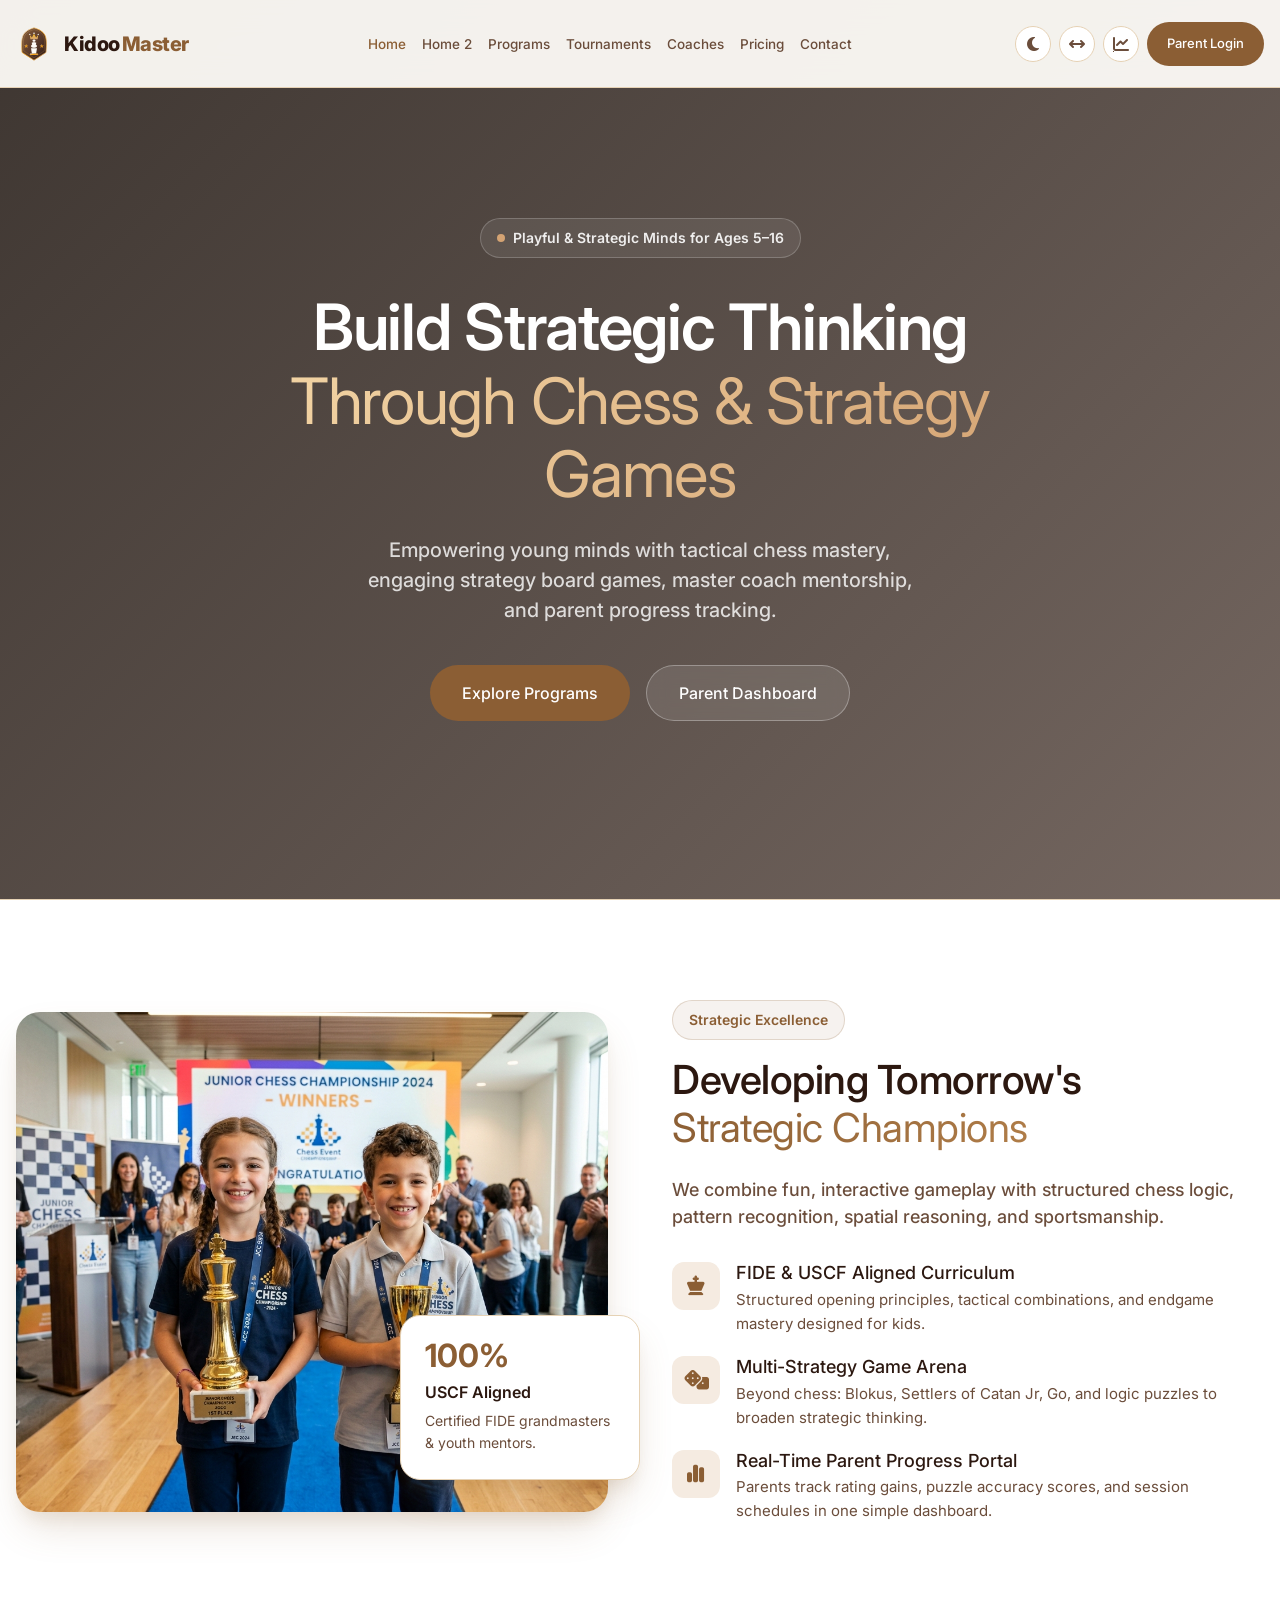
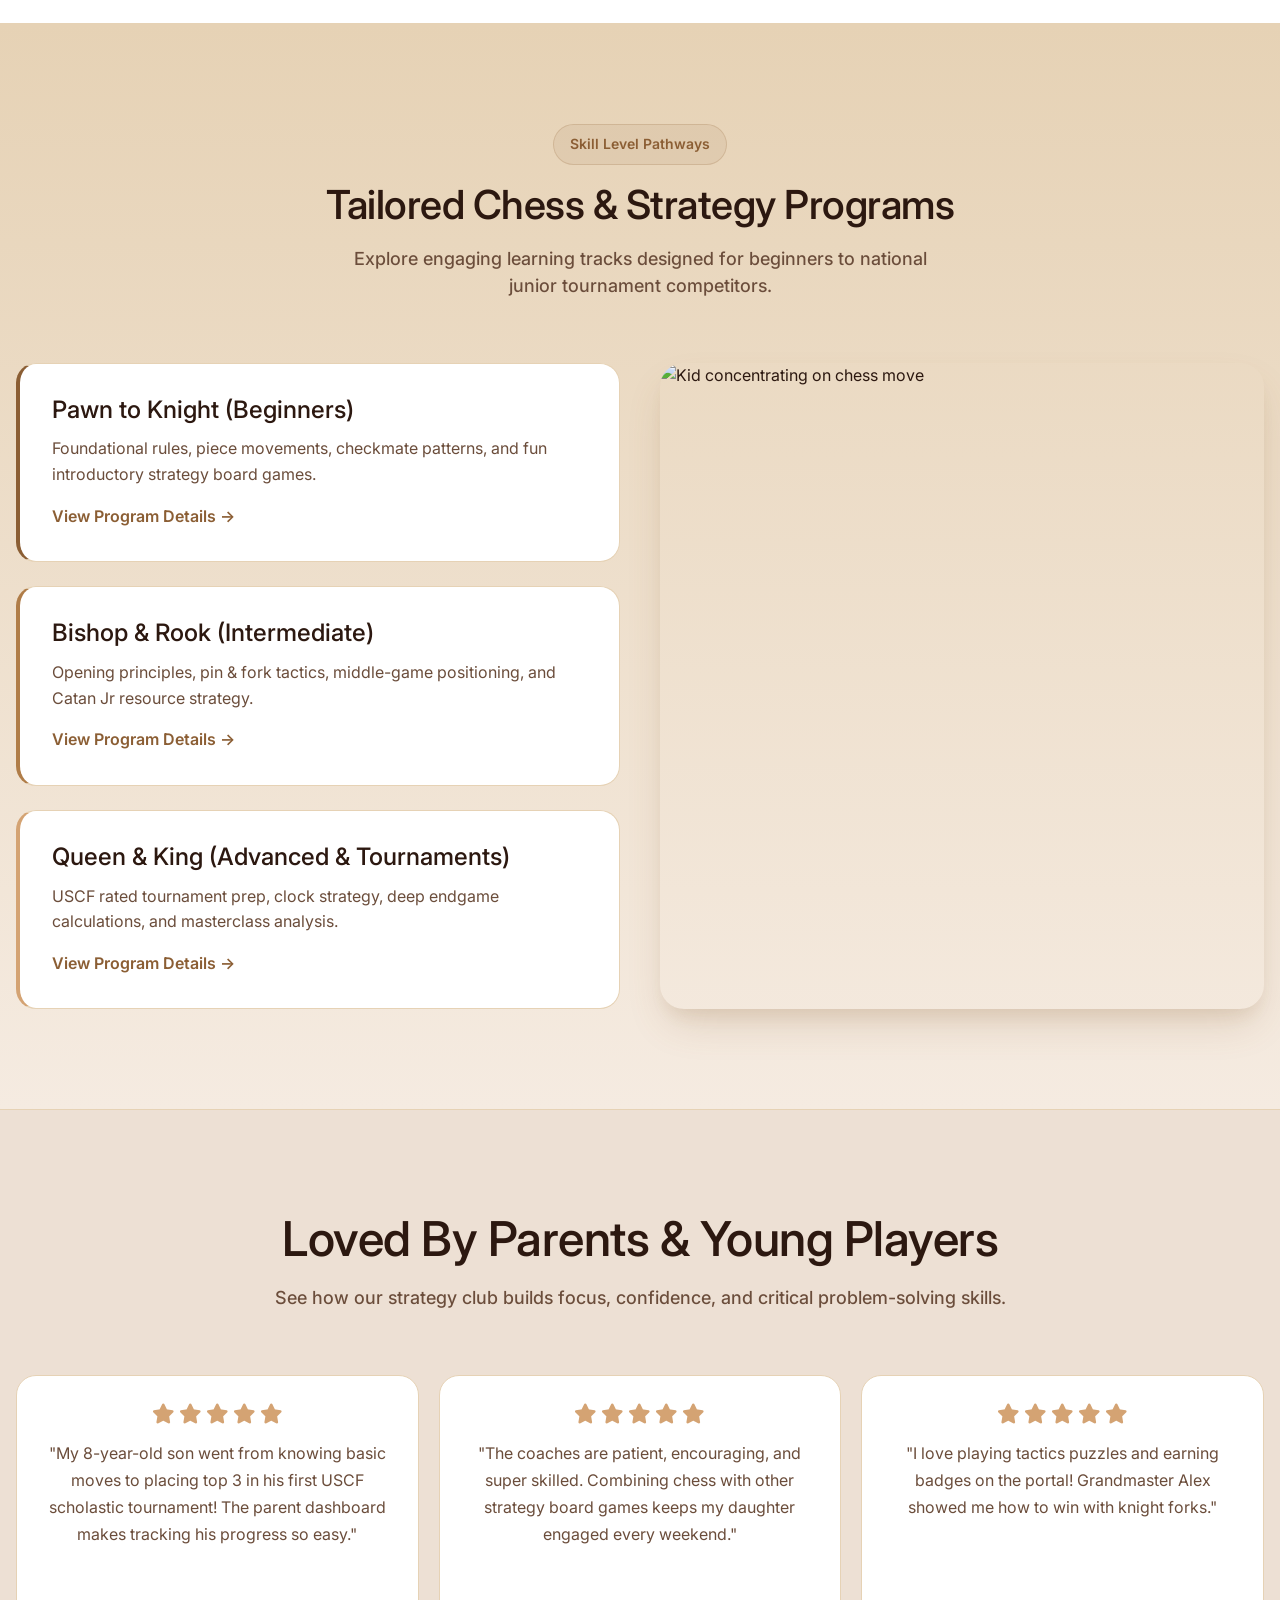
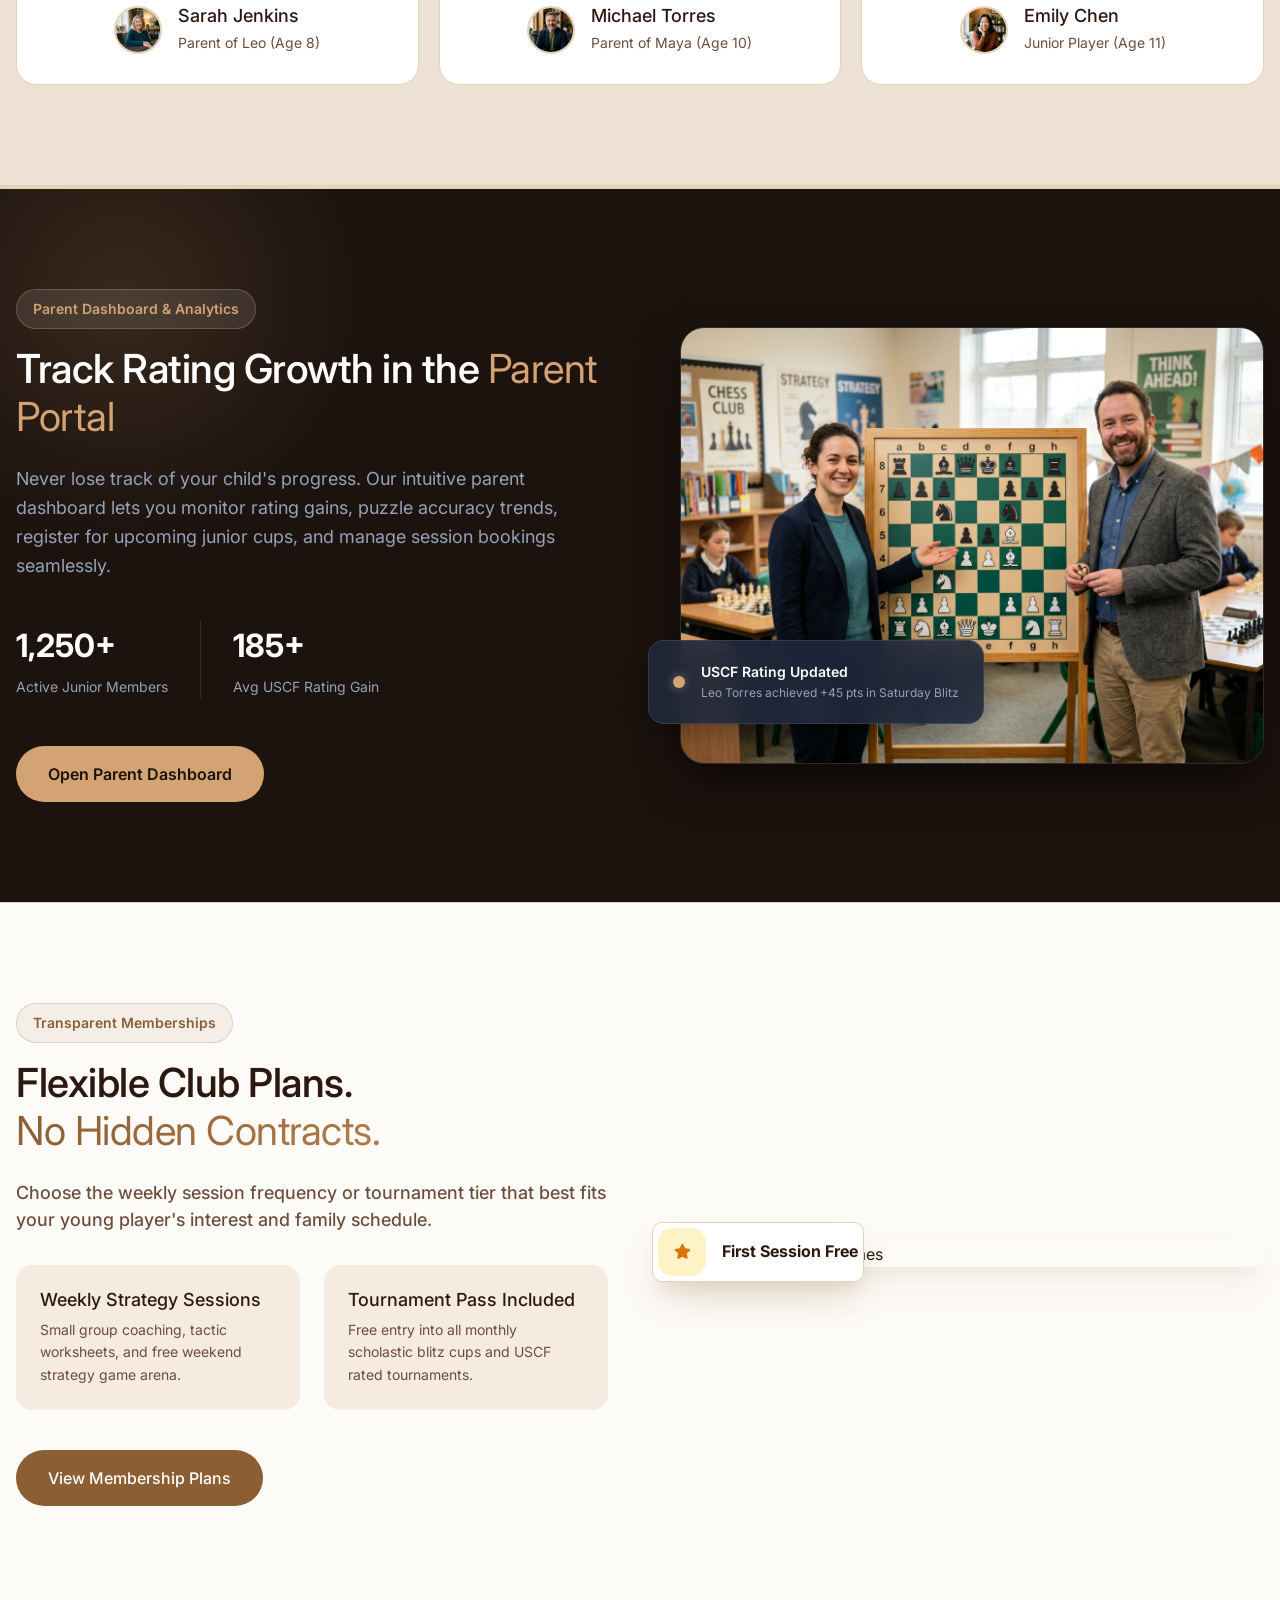
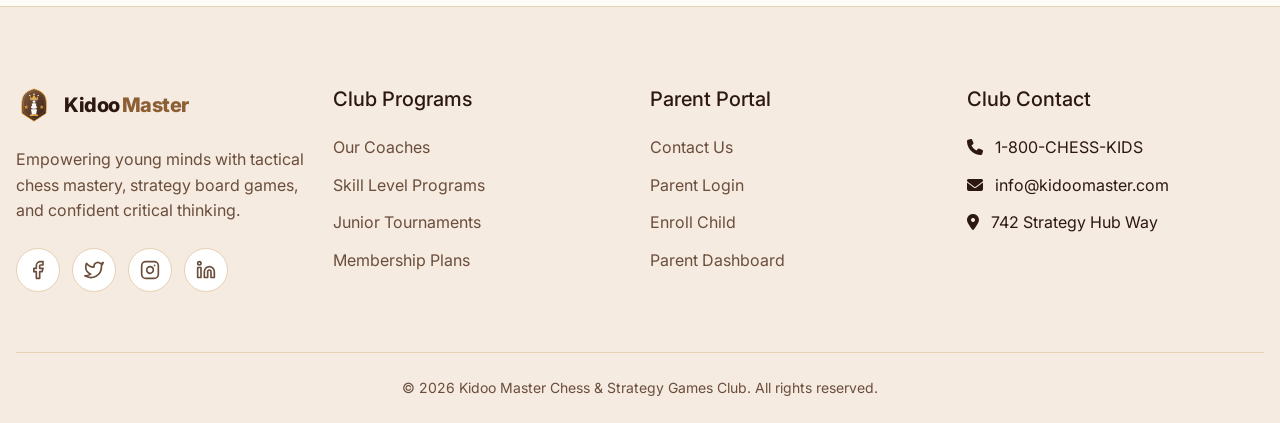
==== commit e066bb86: "U" ====
--- a/index.html
+++ b/index.html
@@ -39,7 +39,7 @@
     </nav>
 
     <!-- Premium SaaS Hero -->
-    <section class="hero-premium hero-has-bg" style="background-image: url('assets/images/chess_hero_kids.jpg');">
+    <section class="hero-premium hero-has-bg" style="background-image: url('https://media.kidsacademy.mobi/files/Blog%20Pictures%20/shutterstock_1736011880.jpg');">
         <!-- Dark overlay -->
         <div class="hero-bg-overlay"></div>
         <div class="container">
@@ -70,7 +70,7 @@
                 <!-- Right Visual -->
                 <div class="hero-premium-visual fade-up" style="transition-delay: 0.2s;">
                     <div class="hero-image-card">
-                        <img src="assets/images/chess_hero_kids.jpg" alt="Kids playing chess and strategy games" class="img-cover">
+                        <img src="https://media.kidsacademy.mobi/files/Blog%20Pictures%20/shutterstock_1736011880.jpg" alt="Kids playing chess and strategy games" class="img-cover">
                     </div>
                 </div>
 
@@ -159,7 +159,7 @@
                 
                 <!-- Right: Large Image -->
                 <div class="fade-up prep-options-image" style="height: 100%; transition-delay: 0.3s;">
-                    <img src="https://images.unsplash.com/photo-1529699211952-734e80c4d42b?auto=format&fit=crop&w=1000&q=80" alt="Kid concentrating on chess move" style="width: 100%; height: 100%; object-fit: cover; border-radius: 24px; box-shadow: var(--shadow-hover); min-height: 500px;">
+                    <img src="https://images.squarespace-cdn.com/content/v1/5d71c868c0be1300012d173d/ea00a3b7-11c7-4a44-ad94-bd49ca87f58d/Chess1.jpg" alt="Kid concentrating on chess move" style="width: 100%; height: 100%; object-fit: cover; border-radius: 24px; box-shadow: var(--shadow-hover); min-height: 500px;">
                 </div>
             </div>
         </div>
@@ -237,7 +237,7 @@
                         </div>
                         <div style="width: 1px; background: rgba(255,255,255,0.1);"></div>
                         <div>
-                            <div style="font-size: 32px; font-weight: 700; color: #FFFFFF; margin-bottom: 4px;">+185</div>
+                            <div style="font-size: 32px; font-weight: 700; color: #FFFFFF; margin-bottom: 4px;">185+</div>
                             <div style="color: #94A3B8; font-size: 14px;">Avg USCF Rating Gain</div>
                         </div>
                     </div>
@@ -289,14 +289,13 @@
                 
                 <!-- Image Side -->
                 <div class="fade-up" style="position: relative; transition-delay: 0.2s;">
-                    <img src="https://images.unsplash.com/photo-1560174038-da43ac74f01b?auto=format&fit=crop&w=1000&q=80" alt="Kids playing board games" style="width: 100%; border-radius: 24px; box-shadow: var(--shadow-hover);">
+                    <img src="https://www.chessmates.in/assets/chess-vs-checkers-key-differences-MEWgV4JY.jpg" alt="Kids playing board games" style="width: 100%; border-radius: 24px; box-shadow: var(--shadow-hover);">
                     
                     <!-- Floating Guarantee Card -->
-                    <div style="position: absolute; top: -20px; left: -20px; background: var(--card-bg); padding: 24px; border-radius: 20px; box-shadow: var(--shadow-hover); border: 1px solid var(--border-color); display: flex; align-items: center; gap: 16px; z-index: 2;">
-                        <div style="width: 48px; height: 48px; background: #FEF3C7; color: #D97706; border-radius: 50%; display: flex; align-items: center; justify-content: center; font-size: 20px; font-weight: bold;"><i class="fa-solid fa-star"></i></div>
+                    <div style="position: absolute; top: -20px; left: -20px; background: var(--card-bg); padding: 5px; border-radius: 10px; box-shadow: var(--shadow-hover); border: 1px solid var(--border-color); display: flex; align-items: center; gap: 16px; z-index: 2;">
+                        <div style="width: 48px; height: 48px; background: #FEF3C7; color: #D97706; border-radius: 30%; display: flex; align-items: center; justify-content: center; font-size: 15px; font-weight: bold;"><i class="fa-solid fa-star"></i></div>
                         <div>
                             <div style="font-weight: 700; color: var(--text-primary);">First Session Free</div>
-                            <div style="color: var(--text-secondary); font-size: 13px;">Free trial for new junior players.</div>
                         </div>
                     </div>
                 </div>
--- a/assets/css/style.css
+++ b/assets/css/style.css
@@ -1,2332 +1,2443 @@
-@import url('https://fonts.googleapis.com/css2?family=Inter:wght@100..900&display=swap');
-
-:root {
-    --primary-bg: #FDFBF7;
-    --secondary-bg: #F5EBE1;
-    --section-alt-bg: #EDE0D4;
-    /* Soft warm oak wood tint for alternating sections */
-    --section-accent-bg: #E6D2B5;
-    /* Light wooden square color for contrast sections */
-    --section-warm-bg: #FAF0E6;
-    /* Soft creamy ivory for subtle sections */
-    --card-bg: #FFFFFF;
-    --primary-accent: #8B5E34;
-    /* Rich Walnut / Wooden Chess Piece Primary Accent */
-    --secondary-accent: #5C3D2E;
-    /* Deep Mahogany / Dark Pawn wood */
-    --support-accent: #B07D48;
-    /* Warm Chestnut */
-    --highlight-accent: #D4A373;
-    /* Warm Amber Gold Wood */
-    --text-primary: #2C1810;
-    /* Deep Ebony Wood Text */
-    --text-secondary: #6B4D3B;
-    /* Warm Mocha Slate */
-    --border-color: #E6D2B5;
-
-    --font-primary: 'Inter', sans-serif;
-
-    --transition: all 0.4s cubic-bezier(0.16, 1, 0.3, 1);
-    --border-radius: 20px;
-    --container-max-width: 1280px;
-    --shadow: 0 4px 24px -4px rgba(139, 94, 52, 0.1), 0 2px 8px -2px rgba(139, 94, 52, 0.05);
-    --shadow-hover: 0 20px 40px -8px rgba(139, 94, 52, 0.2), 0 12px 16px -6px rgba(139, 94, 52, 0.1);
-}
-
-* {
-    margin: 0;
-    padding: 0;
-    box-sizing: border-box;
-}
-
-html,
-body {
-    overflow-x: hidden;
-    width: 100%;
-}
-
-body {
-    background-color: var(--primary-bg);
-    color: var(--text-primary);
-    font-family: var(--font-primary);
-    font-weight: 400;
-    line-height: 1.6;
-    transition: background-color 0.3s ease, color 0.3s ease;
-    -webkit-font-smoothing: antialiased;
-}
-
-/* Typography System */
-h1,
-h2,
-h3,
-h4,
-h5,
-h6 {
-    color: var(--text-primary);
-    margin-bottom: 1rem;
-    line-height: 1.2;
-}
-
-h1 {
-    font-size: 72px;
-    font-weight: 580;
-    letter-spacing: -1px;
-}
-
-h2 {
-    font-size: 48px;
-    font-weight: 540;
-    letter-spacing: -0.5px;
-}
-
-h3 {
-    font-size: 32px;
-    font-weight: 520;
-}
-
-h4 {
-    font-size: 24px;
-    font-weight: 500;
-}
-
-h5 {
-    font-size: 20px;
-    font-weight: 500;
-}
-
-h6 {
-    font-size: 16px;
-    font-weight: 500;
-}
-
-p,
-span,
-div {
-    font-weight: 400;
-}
-
-b,
-strong {
-    font-weight: 500;
-}
-
-.subheading {
-    font-weight: 480;
-    color: var(--text-secondary);
-    font-size: 1.125rem;
-    margin-bottom: 1.5rem;
-    line-height: 1.5;
-}
-
-label {
-    font-weight: 480;
-    color: var(--text-primary);
-    display: block;
-    margin-bottom: 8px;
-}
-
-.caption,
-small {
-    font-size: 14px;
-    font-weight: 400;
-}
-
-/* Responsive Typography */
-@media (max-width: 1024px) {
-    h1 {
-        font-size: 44px;
-    }
-
-    h2 {
-        font-size: 36px;
-    }
-}
-
-@media (max-width: 768px) {
-    h1 {
-        font-size: 34px;
-    }
-
-    h2 {
-        font-size: 30px;
-    }
-}
-
-/* Container */
-.container {
-    width: 100%;
-    max-width: var(--container-max-width);
-    margin: 0 auto;
-    padding: 0 24px;
-}
-
-/* CTA Design System */
-.btn {
-    display: inline-flex;
-    align-items: center;
-    justify-content: center;
-    padding: 0 32px;
-    font-family: var(--font-primary);
-    font-weight: 500;
-    font-size: 16px;
-    border-radius: 50px;
-    text-decoration: none;
-    transition: var(--transition);
-    cursor: pointer;
-    border: none;
-    height: 56px;
-    line-height: 1;
-    white-space: nowrap;
-}
-
-.btn-primary {
-    background-color: var(--primary-accent);
-    color: #FFFFFF;
-}
-
-.btn-primary:hover {
-    background-color: #6B4D3B;
-    transform: translateY(-3px) scale(1.01);
-    box-shadow: 0 12px 28px rgba(139, 94, 52, 0.35);
-}
-
-.btn-secondary {
-    background-color: transparent;
-    color: var(--primary-accent);
-    border: 2px solid var(--primary-accent);
-}
-
-.btn-secondary:hover {
-    background: var(--primary-accent) !important;
-    color: #FFFFFF !important;
-    border-color: var(--primary-accent) !important;
-}
-
-.btn-accent {
-    background-color: var(--highlight-accent);
-    color: var(--text-primary);
-}
-
-.btn-accent:hover {
-    background-color: #B07D48;
-    transform: translateY(-3px) scale(1.01);
-    box-shadow: 0 12px 28px rgba(212, 163, 115, 0.35);
-}
-
-/* Navbar */
-.navbar {
-    position: fixed;
-    top: 0;
-    left: 0;
-    width: 100%;
-    height: 88px;
-    z-index: 1000;
-    background: rgba(253, 251, 247, 0.95);
-    backdrop-filter: blur(16px);
-    -webkit-backdrop-filter: blur(16px);
-    border-bottom: 1px solid var(--border-color);
-    transition: var(--transition);
-}
-
-.navbar .container {
-    display: flex;
-    align-items: center;
-    justify-content: space-between;
-    height: 100%;
-    position: relative;
-    gap: 16px;
-}
-
-.nav-brand {
-    display: flex;
-    align-items: center;
-    gap: 12px;
-    text-decoration: none;
-    transition: var(--transition);
-    flex-shrink: 0;
-}
-
-.nav-brand:hover .nav-brand-icon {
-    transform: translateY(-2px) scale(1.05);
-    filter: drop-shadow(0 8px 18px rgba(139, 94, 52, 0.35));
-}
-
-.nav-brand-icon {
-    width: 42px;
-    height: 42px;
-    display: flex;
-    align-items: center;
-    justify-content: center;
-    transition: all 0.3s cubic-bezier(0.16, 1, 0.3, 1);
-}
-
-.nav-brand-img {
-    height: 42px;
-    width: auto;
-    object-fit: contain;
-    border-radius: 8px;
-    transition: transform 0.3s cubic-bezier(0.16, 1, 0.3, 1);
-}
-
-.nav-brand:hover .nav-brand-img {
-    transform: translateY(-2px) scale(1.05);
-    filter: drop-shadow(0 6px 16px rgba(139, 94, 52, 0.3));
-}
-
-.nav-brand-icon svg {
-    width: 38px;
-    height: 38px;
-}
-
-.nav-brand span {
-    font-size: 23px;
-    font-weight: 800;
-    color: var(--text-primary);
-    letter-spacing: -0.5px;
-    display: inline-flex;
-    align-items: center;
-    white-space: nowrap;
-}
-
-.nav-brand .brand-accent {
-    color: var(--primary-accent);
-    font-weight: 800;
-    margin-left: 2px;
-}
-
-.nav-brand .brand-tag {
-    font-size: 10px;
-    font-weight: 700;
-    text-transform: uppercase;
-    letter-spacing: 0.5px;
-    background: var(--section-accent-bg);
-    color: var(--primary-accent);
-    padding: 2px 7px;
-    border-radius: 6px;
-    margin-left: 8px;
-}
-
-.nav-links {
-    display: flex;
-    align-items: center;
-    gap: 22px;
-    list-style: none;
-    margin: 0 auto;
-    flex-wrap: nowrap;
-    padding: 0 10px;
-}
-
-.nav-links li {
-    white-space: nowrap;
-    list-style: none;
-}
-
-.nav-links a {
-    text-decoration: none;
-    color: var(--text-secondary);
-    font-weight: 500;
-    font-size: 15px;
-    white-space: nowrap;
-    transition: var(--transition);
-    padding: 6px 3px;
-}
-
-.nav-links a:hover,
-.nav-links a.active {
-    color: var(--primary-accent);
-}
-
-.nav-actions {
-    display: flex;
-    align-items: center;
-    gap: 12px;
-    flex-shrink: 0;
-}
-
-.action-icon {
-    background: none;
-    border: none;
-    color: var(--text-secondary);
-    cursor: pointer;
-    font-size: 20px;
-    width: 44px;
-    height: 44px;
-    border-radius: 50%;
-    display: flex;
-    align-items: center;
-    justify-content: center;
-    transition: var(--transition);
-    background-color: var(--card-bg);
-    border: 1px solid var(--border-color);
-}
-
-.action-icon:hover {
-    color: var(--primary-accent);
-    border-color: var(--primary-accent);
-}
-
-.nav-menu {
-    display: flex;
-    align-items: center;
-    justify-content: flex-end;
-    flex-grow: 1;
-}
-
-.mobile-close-btn {
-    display: none;
-}
-
-.mobile-menu-toggle {
-    display: none;
-}
-
-/* === 1024px to 1280px Navbar: Keep single-row horizontal without overlap === */
-@media (max-width: 1280px) and (min-width: 769px) {
-    .container {
-        padding: 0 16px;
-    }
-
-    /* Keep hamburger hidden — navbar stays full horizontal */
-    .mobile-menu-toggle {
-        display: none !important;
-    }
-
-    .nav-brand span {
-        font-size: 20px;
-    }
-
-    .nav-brand-img {
-        height: 36px;
-    }
-
-    .nav-links {
-        position: static;
-        transform: none;
-        gap: 12px;
-        padding: 0 6px;
-        margin: 0 auto;
-    }
-
-    .nav-links a {
-        font-size: 13.5px;
-        padding: 4px 2px;
-        white-space: nowrap;
-    }
-
-    .nav-actions {
-        gap: 8px;
-    }
-
-    .nav-actions .action-icon,
-    .dark-mode-toggle {
-        width: 36px;
-        height: 36px;
-        font-size: 16px;
-    }
-
-    .nav-actions .btn {
-        height: 38px;
-        padding: 0 14px;
-        font-size: 13px;
-        white-space: nowrap;
-    }
-}
-
-/* Below 768px: Hamburger mobile menu */
-@media (max-width: 768px) {
-    .mobile-menu-toggle {
-        display: flex;
-    }
-
-    .nav-menu {
-        position: fixed;
-        top: 0;
-        right: 0;
-        transform: translateX(100%);
-        width: max-content;
-        height: 100vh;
-        background-color: var(--card-bg);
-        flex-direction: column;
-        justify-content: flex-start;
-        align-items: flex-start;
-        padding: 80px 40px 40px;
-        margin-left: 0;
-        box-shadow: -10px 0 30px rgba(0, 0, 0, 0.1);
-        transition: transform 0.3s ease-in-out;
-        z-index: 1001;
-        overflow-y: auto;
-    }
-
-    .nav-menu.active {
-        transform: translateX(0);
-    }
-
-    .mobile-close-btn {
-        display: block;
-        position: absolute;
-        top: 24px;
-        right: 24px;
-        background: none;
-        border: none;
-        font-size: 24px;
-        color: var(--text-primary);
-        cursor: pointer;
-    }
-
-    .nav-links {
-        position: relative;
-        left: auto;
-        transform: none;
-        flex-direction: column;
-        width: 100%;
-        gap: 20px;
-        margin-bottom: 32px;
-        align-items: flex-start;
-    }
-
-    .nav-actions {
-        display: grid;
-        grid-template-columns: max-content max-content max-content;
-        width: 100%;
-        gap: 16px;
-        align-items: center;
-    }
-
-    .nav-actions .btn {
-        grid-column: 1 / -1;
-        width: 100%;
-    }
-}
-
-/* Base Sections */
-section {
-    padding: 100px 0;
-    position: relative;
-}
-
-section.bg-secondary {
-    background-color: var(--secondary-bg);
-}
-
-.section-header {
-    text-align: center;
-    max-width: 760px;
-    margin: 0 auto 64px;
-}
-
-/* Generic Cards */
-.card {
-    background-color: var(--card-bg);
-    border-radius: var(--border-radius);
-    padding: 28px;
-    border: 1px solid var(--border-color);
-    transition: var(--transition);
-    height: 100%;
-    display: flex;
-    flex-direction: column;
-}
-
-.card:hover {
-    box-shadow: var(--shadow-hover);
-    transform: translateY(-8px);
-    border-color: transparent;
-}
-
-.card-icon {
-    width: 64px;
-    height: 64px;
-    background-color: var(--secondary-bg);
-    border-radius: 16px;
-    display: flex;
-    align-items: center;
-    justify-content: center;
-    margin-bottom: 24px;
-    color: var(--primary-accent);
-    font-size: 28px;
-}
-
-.card-title {
-    font-size: 24px;
-    font-weight: 500;
-    margin-bottom: 16px;
-    color: var(--text-primary);
-    min-height: 58px;
-}
-
-.card-text {
-    color: var(--text-secondary);
-    margin-bottom: 32px;
-    flex-grow: 1;
-    line-height: 1.7;
-}
-
-section:not(.dashboard-section) .card .btn,
-section:not(.dashboard-section) .card .btn-secondary {
-    align-self: flex-start;
-    margin-top: auto;
-}
-
-/* Layout Utilities */
-.grid-2 {
-    display: grid;
-    grid-template-columns: repeat(2, 1fr);
-    gap: 20px;
-}
-
-.grid-3 {
-    display: grid;
-    grid-template-columns: repeat(3, 1fr);
-    gap: 20px;
-}
-
-.grid-4 {
-    display: grid;
-    grid-template-columns: repeat(4, 1fr);
-    gap: 20px;
-}
-
-/* Table Utilities */
-.table-responsive {
-    width: 100%;
-    overflow-x: auto;
-    -webkit-overflow-scrolling: touch;
-}
-
-@media (max-width: 992px) {
-    .grid-4 {
-        grid-template-columns: repeat(2, 1fr);
-    }
-
-    .grid-3 {
-        grid-template-columns: repeat(2, 1fr);
-    }
-
-    /* Center the last odd child (e.g. 3rd card) in a 2-column grid */
-    .grid-3>div:last-child:nth-child(odd) {
-        grid-column: 1 / -1;
-        justify-self: center;
-        width: calc(50% - 20px);
-    }
-
-    section:not(.dashboard-section) .card .btn,
-    section:not(.dashboard-section) .card .btn-secondary {
-        align-self: center;
-        width: 100%;
-        display: flex;
-        justify-content: center;
-    }
-
-    .tab-stack {
-        display: flex !important;
-        flex-direction: column;
-    }
-
-    .tab-stack.image-first {
-        flex-direction: column-reverse;
-    }
-}
-
-@media (max-width: 768px) {
-    section {
-        padding: 60px 0;
-    }
-}
-
-@media (max-width: 640px) {
-
-    .grid-3,
-    .grid-4 {
-        grid-template-columns: 1fr;
-    }
-
-    .grid-2 {
-        grid-template-columns: 1fr;
-    }
-
-    /* Reset centering on mobile */
-    .grid-3>div:last-child:nth-child(odd) {
-        grid-column: auto;
-        justify-self: stretch;
-        width: 100%;
-    }
-}
-
-/* Helper Utilities */
-.text-center {
-    text-align: center;
-}
-
-.mt-1 {
-    margin-top: 8px;
-}
-
-.mt-2 {
-    margin-top: 16px;
-}
-
-.mt-3 {
-    margin-top: 24px;
-}
-
-.mt-4 {
-    margin-top: 32px;
-}
-
-.mt-5 {
-    margin-top: 48px;
-}
-
-.mb-1 {
-    margin-bottom: 8px;
-}
-
-.mb-2 {
-    margin-bottom: 16px;
-}
-
-.mb-3 {
-    margin-bottom: 24px;
-}
-
-.mb-4 {
-    margin-bottom: 32px;
-}
-
-.mb-5 {
-    margin-bottom: 48px;
-}
-
-/* Images */
-img {
-    max-width: 100%;
-    height: auto;
-    border-radius: var(--border-radius);
-    display: block;
-}
-
-.img-cover {
-    width: 100%;
-    height: 100%;
-    object-fit: cover;
-}
-
-/* Badge */
-.badge {
-    display: inline-flex;
-    padding: 6px 16px;
-    background-color: var(--support-accent);
-    color: #fff;
-    border-radius: 50px;
-    font-size: 14px;
-    font-weight: 500;
-    margin-bottom: 24px;
-}
-
-/* Form Styles */
-.form-group {
-    margin-bottom: 24px;
-}
-
-.form-control {
-    width: 100%;
-    height: 56px;
-    padding: 0 20px;
-    border: 1px solid var(--border-color);
-    border-radius: var(--border-radius);
-    background-color: var(--card-bg);
-    color: var(--text-primary);
-    font-family: var(--font-primary);
-    font-size: 16px;
-    transition: var(--transition);
-}
-
-.form-control:focus {
-    outline: none;
-    border-color: var(--primary-accent);
-    box-shadow: 0 0 0 4px rgba(139, 94, 52, 0.15);
-}
-
-textarea.form-control {
-    height: auto;
-    padding: 20px;
-    resize: none;
-}
-
-select.form-control {
-    appearance: none;
-    -webkit-appearance: none;
-    -moz-appearance: none;
-    background-image: url("data:image/svg+xml;charset=UTF-8,%3csvg xmlns='http://www.w3.org/2000/svg' viewBox='0 0 24 24' fill='none' stroke='%2394A3B8' stroke-width='2' stroke-linecap='round' stroke-linejoin='round'%3e%3cpolyline points='6 9 12 15 18 9'%3e%3c/polyline%3e%3c/svg%3e");
-    background-repeat: no-repeat;
-    background-position: right 20px center;
-    background-size: 16px;
-    padding-right: 48px;
-}
-
-/* Premium Hero Section */
-.hero-premium {
-    position: relative;
-    overflow: hidden;
-    min-height: 100vh;
-    height: auto;
-    display: flex;
-    align-items: center;
-    background-color: var(--primary-bg);
-    padding-top: 88px;
-    padding-bottom: 60px;
-    border-bottom: 1px solid var(--border-color);
-}
-
-.hero-premium::before {
-    content: '';
-    position: absolute;
-    top: -20%;
-    left: -10%;
-    width: 70%;
-    height: 70%;
-    background: radial-gradient(circle, rgba(212, 163, 115, 0.18) 0%, transparent 70%);
-    z-index: 0;
-    pointer-events: none;
-}
-
-.hero-premium .container {
-    position: relative;
-    z-index: 2;
-}
-
-.hero-premium-grid {
-    display: flex;
-    flex-direction: column;
-    align-items: center;
-    text-align: center;
-    gap: 60px;
-    padding-top: 60px;
-}
-
-/* === 1024px: Hero height (slightly increased) === */
-@media (max-width: 1024px) and (min-width: 769px) {
-    .hero-premium {
-        min-height: 70vh;
-        padding-top: 130px;
-        padding-bottom: 80px;
-    }
-
-    .hero-premium-grid {
-        padding-top: 20px;
-        gap: 40px;
-    }
-
-    .hero-premium-visual {
-        height: 420px;
-        max-width: 760px;
-    }
-
-    .hero-premium h1 {
-        font-size: clamp(36px, 4.5vw, 56px);
-    }
-}
-
-/* Smaller breakpoints — centering is already handled by default flex-column */
-@media (max-width: 992px) {
-    .hero-premium-grid {
-        gap: 48px;
-    }
-
-    .hero-premium-visual {
-        max-width: 600px;
-    }
-}
-
-.hero-premium-content {
-    max-width: 760px;
-    width: 100%;
-    text-align: center;
-    display: flex;
-    flex-direction: column;
-    align-items: center;
-}
-
-.badge-premium {
-    display: inline-flex;
-    align-items: center;
-    gap: 8px;
-    padding: 8px 16px;
-    background: rgba(139, 94, 52, 0.08);
-    border: 1px solid rgba(139, 94, 52, 0.2);
-    border-radius: 50px;
-    color: var(--primary-accent);
-    font-size: 14px;
-    font-weight: 600;
-    margin-bottom: 32px;
-}
-
-.badge-pulse {
-    width: 8px;
-    height: 8px;
-    background-color: var(--highlight-accent);
-    border-radius: 50%;
-    animation: pulseGlow 2s infinite;
-}
-
-@keyframes pulseGlow {
-    0% {
-        box-shadow: 0 0 0 0 rgba(243, 156, 18, 0.7);
-    }
-
-    70% {
-        box-shadow: 0 0 0 6px rgba(243, 156, 18, 0);
-    }
-
-    100% {
-        box-shadow: 0 0 0 0 rgba(243, 156, 18, 0);
-    }
-}
-
-.hero-premium h1 {
-    font-size: clamp(40px, 5vw, 64px);
-    line-height: 1.15;
-    margin-bottom: 24px;
-    letter-spacing: -0.02em;
-}
-
-.text-highlight {
-    color: transparent;
-    background: linear-gradient(120deg, var(--primary-accent), var(--support-accent));
-    -webkit-background-clip: text;
-    background-clip: text;
-    display: inline-block;
-}
-
-.hero-premium .subheading {
-    font-size: 20px;
-    color: var(--text-secondary);
-    margin-bottom: 40px;
-    max-width: 560px;
-    text-align: center;
-}
-
-.hero-premium-actions {
-    display: flex;
-    gap: 16px;
-    align-items: center;
-    justify-content: center;
-    flex-wrap: wrap;
-    margin-bottom: 48px;
-}
-
-.btn-glass {
-    background: rgba(0, 0, 0, 0.03);
-    border: 1px solid rgba(0, 0, 0, 0.1);
-    color: var(--text-primary);
-    backdrop-filter: blur(10px);
-}
-
-[data-theme="dark"] .btn-glass {
-    background: rgba(255, 255, 255, 0.05);
-    border: 1px solid rgba(255, 255, 255, 0.1);
-}
-
-.btn-glass:hover {
-    background: var(--primary-accent) !important;
-    color: #FFFFFF !important;
-    border-color: var(--primary-accent) !important;
-}
-
-[data-theme="dark"] .btn-glass:hover {
-    background: var(--primary-accent) !important;
-    color: #FFFFFF !important;
-    border-color: var(--primary-accent) !important;
-}
-
-.social-proof {
-    display: flex;
-    align-items: center;
-    gap: 16px;
-    padding-top: 32px;
-    border-top: 1px solid var(--border-color);
-}
-
-.avatar-group {
-    display: flex;
-}
-
-.avatar-group img {
-    width: 32px;
-    height: 32px;
-    border-radius: 50%;
-    border: 2px solid var(--primary-bg);
-    margin-left: -10px;
-}
-
-.avatar-group img:first-child {
-    margin-left: 0;
-}
-
-.hero-premium-visual {
-    position: relative;
-    width: 100%;
-    max-width: 960px;
-    height: 520px;
-    perspective: 1000px;
-}
-
-.hero-image-card {
-    position: absolute;
-    inset: 20px;
-    border-radius: 32px;
-    overflow: hidden;
-    box-shadow: 0 30px 60px rgba(0, 0, 0, 0.3);
-    z-index: 2;
-    transform: rotateY(-5deg) rotateX(5deg);
-    transition: transform 0.8s cubic-bezier(0.2, 0.8, 0.2, 1);
-}
-
-.hero-premium-visual:hover .hero-image-card {
-    transform: rotateY(0deg) rotateX(0deg);
-}
-
-.glass-panel-bg {
-    position: absolute;
-    inset: 0;
-    background: rgba(255, 255, 255, 0.03);
-    border: 1px solid rgba(255, 255, 255, 0.1);
-    border-radius: 32px;
-    backdrop-filter: blur(20px);
-    z-index: 1;
-    transform: translate(20px, 20px) rotate(-3deg);
-}
-
-[data-theme="light"] .glass-panel-bg {
-    background: rgba(0, 0, 0, 0.03);
-    border: 1px solid rgba(0, 0, 0, 0.05);
-}
-
-.floating-stat-card {
-    position: absolute;
-    background: var(--card-bg);
-    padding: 16px 24px;
-    border-radius: 16px;
-    border: 1px solid var(--border-color);
-    box-shadow: 0 20px 40px rgba(0, 0, 0, 0.15);
-    z-index: 3;
-    display: flex;
-    align-items: center;
-    gap: 12px;
-    animation: floatAnim 6s ease-in-out infinite;
-    backdrop-filter: blur(10px);
-}
-
-.stat-1 {
-    top: 40px;
-    right: -20px;
-    animation-delay: 0s;
-}
-
-.stat-2 {
-    bottom: 60px;
-    left: -20px;
-    animation-delay: -2s;
-}
-
-.stat-3 {
-    bottom: 180px;
-    right: -30px;
-    animation-delay: -4s;
-}
-
-@keyframes floatAnim {
-
-    0%,
-    100% {
-        transform: translateY(0);
-    }
-
-    50% {
-        transform: translateY(-15px);
-    }
-}
-
-.stat-icon {
-    width: 40px;
-    height: 40px;
-    border-radius: 12px;
-    background: rgba(139, 94, 52, 0.1);
-    color: var(--primary-accent);
-    display: flex;
-    align-items: center;
-    justify-content: center;
-    font-size: 20px;
-}
-
-/* Hero Section 2 */
-.hero-2 {
-    padding: 180px 0 120px;
-    text-align: center;
-    position: relative;
-    background-color: var(--secondary-bg);
-}
-
-.timeline-container {
-    margin-top: 60px;
-    position: relative;
-}
-
-/* Dashboard Specific Styles */
-.dashboard-layout {
-    display: flex;
-    min-height: 100vh;
-    padding-top: 88px;
-    /* Navbar height */
-}
-
-.dashboard-sidebar {
-    width: 280px;
-    background-color: var(--card-bg);
-    border-right: 1px solid var(--border-color);
-    padding: 32px 0;
-    position: fixed;
-    height: calc(100vh - 88px);
-    overflow-y: auto;
-}
-
-.dashboard-nav {
-    list-style: none;
-}
-
-.dashboard-nav li a {
-    display: flex;
-    align-items: center;
-    gap: 16px;
-    padding: 16px 32px;
-    color: var(--text-secondary);
-    text-decoration: none;
-    font-weight: 500;
-    transition: var(--transition);
-    border-left: 4px solid transparent;
-}
-
-.dashboard-nav li a:hover,
-.dashboard-nav li a.active {
-    background-color: var(--secondary-bg);
-    color: var(--primary-accent);
-    border-left-color: var(--primary-accent);
-}
-
-.dashboard-main-area {
-    flex: 1;
-    min-width: 0;
-}
-
-.dashboard-content {
-    flex: 1;
-    margin-left: 280px;
-    padding: 48px;
-    background-color: var(--primary-bg);
-    min-height: calc(100vh - 88px);
-    min-width: 0;
-}
-
-.dashboard-section {
-    display: none;
-    animation: fadeIn 0.4s ease;
-}
-
-.dashboard-section.active {
-    display: block;
-}
-
-/* Chat Layout Fixes */
-.chat-wrapper {
-    display: flex;
-    flex-direction: column;
-}
-
-.chat-container {
-    flex-direction: row !important;
-    height: calc(100vh - 230px);
-    min-height: 500px;
-}
-
-.chat-sidebar {
-    width: 320px;
-    flex-shrink: 0;
-    display: flex;
-    flex-direction: column;
-    overflow: hidden;
-}
-
-/* Chat area (right side) must be flex + shrink so messages scroll */
-.chat-container>div:last-child {
-    flex: 1;
-    min-width: 0;
-    display: flex;
-    flex-direction: column;
-    overflow: hidden;
-}
-
-/* Premium Chat Input Bar */
-.chat-input-bar {
-    display: flex;
-    align-items: center;
-    gap: 10px;
-    padding: 14px 20px;
-    background: var(--card-bg);
-    border-top: 1px solid var(--border-color);
-    flex-shrink: 0;
-}
-
-.chat-attach-btn {
-    width: 40px;
-    height: 40px;
-    border-radius: 50%;
-    border: none;
-    background: var(--secondary-bg);
-    color: var(--text-secondary);
-    font-size: 18px;
-    cursor: pointer;
-    display: flex;
-    align-items: center;
-    justify-content: center;
-    flex-shrink: 0;
-    transition: background 0.2s;
-}
-
-.chat-attach-btn:hover {
-    background: var(--border-color);
-}
-
-.chat-input-field {
-    flex: 1;
-    height: 44px;
-    background: var(--secondary-bg);
-    border: 1px solid var(--border-color);
-    border-radius: 22px;
-    padding: 0 18px;
-    font-size: 14px;
-    color: var(--text-primary);
-    outline: none;
-    transition: border-color 0.2s;
-    min-width: 0;
-}
-
-.chat-input-field:focus {
-    border-color: var(--primary-accent);
-}
-
-.chat-input-field::placeholder {
-    color: var(--text-secondary);
-}
-
-.chat-send-btn {
-    height: 44px;
-    padding: 0 20px;
-    background: var(--primary-accent);
-    color: #fff;
-    border: none;
-    border-radius: 22px;
-    font-size: 14px;
-    font-weight: 500;
-    cursor: pointer;
-    display: flex;
-    align-items: center;
-    gap: 8px;
-    flex-shrink: 0;
-    transition: background 0.2s, transform 0.1s;
-}
-
-.chat-send-btn:hover {
-    background: var(--secondary-accent);
-    transform: scale(1.03);
-}
-
-@media (max-width: 992px) {
-    .chat-container {
-        flex-direction: column !important;
-        height: auto !important;
-        min-height: unset;
-    }
-
-    .chat-sidebar {
-        width: 100%;
-        border-right: none !important;
-        border-bottom: 1px solid var(--border-color);
-        /* Remove max-height — show full contacts list */
-        max-height: none;
-        overflow-y: visible;
-        height: auto;
-    }
-
-    /* On mobile, give the chat area a fixed height so it scrolls */
-    .chat-container>div:last-child {
-        height: 60vh;
-        min-height: 400px;
-        overflow: hidden;
-    }
-
-    /* Compact send button on mobile — icon only */
-    .chat-send-btn span {
-        display: none;
-    }
-
-    .chat-send-btn {
-        width: 44px;
-        height: 44px;
-        padding: 0;
-        justify-content: center;
-        border-radius: 50%;
-    }
-}
-
-@keyframes fadeIn {
-    from {
-        opacity: 0;
-        transform: translateY(10px);
-    }
-
-    to {
-        opacity: 1;
-        transform: translateY(0);
-    }
-}
-
-@media (max-width: 768px) {
-    .dashboard-sidebar {
-        transform: translateX(-100%);
-        transition: transform 0.3s ease;
-        z-index: 999;
-    }
-
-    .dashboard-sidebar.open {
-        transform: translateX(0);
-    }
-
-    .dashboard-content {
-        margin-left: 0;
-        padding: 24px;
-    }
-
-    /* Keep dashboard navbar icons on one line */
-    .navbar .container .nav-actions {
-        flex-wrap: nowrap !important;
-    }
-
-    /* Dashboard navbar: always show theme, rtl, profile, hamburger inline */
-    .navbar .container[style*="max-width: 100%"] .nav-actions {
-        display: flex;
-        flex-direction: row;
-        flex-wrap: nowrap;
-        align-items: center;
-        gap: 10px;
-        margin-left: auto;
-        width: auto;
-    }
-
-    /* Show mobile hamburger on dashboard */
-    #dashboardMenuToggle {
-        display: flex !important;
-    }
-
-    /* Hide username text — show only avatar to save space */
-    .dashboard-username {
-        display: none !important;
-    }
-
-    /* Tighten dashboard navbar container padding on mobile */
-    .navbar .container[style*="max-width: 100%"] {
-        padding: 0 12px !important;
-        gap: 8px;
-    }
-
-    /* Action-icon size on dashboard mobile */
-    .navbar .container[style*="max-width: 100%"] .action-icon {
-        width: 34px !important;
-        height: 34px !important;
-        font-size: 15px !important;
-    }
-
-    /* Shrink brand name on dashboard mobile — keep it visible but smaller */
-    .navbar .container[style*="max-width: 100%"] .nav-brand span {
-        display: inline !important;
-        font-size: 20px;
-    }
-
-    .navbar .container[style*="max-width: 100%"] .nav-brand-icon {
-        width: 30px !important;
-        height: 30px !important;
-        font-size: 16px !important;
-    }
-
-    /* Profile avatar size */
-    .navbar .container[style*="max-width: 100%"] img[alt="User"] {
-        width: 32px !important;
-        height: 32px !important;
-    }
-}
-
-/* =========================================================
-   SECTION DIFFERENTIATION — Light Mode
-   Give each alternating section a distinct background so
-   they never look identical side-by-side.
-   ========================================================= */
-
-/* Hero — lightest mint base (already set on .hero-premium via --primary-bg) */
-
-/* Section 1: Rigorous Board Prep — white card feel */
-section.premium-section:not(.bg-secondary):nth-of-type(2) {
-    background-color: #FFFFFF;
-    border-bottom: 1px solid var(--border-color);
-}
-
-/* Section 2: Bespoke Study Packages (already .bg-secondary, give a gradient top strip) */
-section.premium-section.bg-secondary:nth-of-type(3) {
-    background: linear-gradient(180deg, var(--section-accent-bg) 0%, var(--secondary-bg) 100%);
-}
-
-/* Testimonials section (also .bg-secondary but different nth — give a slightly warm tint) */
-section.bg-secondary:not(.premium-section) {
-    background-color: var(--section-alt-bg);
-    border-top: 1px solid var(--border-color);
-    border-bottom: 1px solid var(--border-color);
-}
-
-/* Section 4 (Pricing) — near-white with top accent line */
-section.premium-section:not(.bg-secondary):nth-of-type(5) {
-    background-color: var(--section-warm-bg);
-    border-top: 3px solid var(--section-accent-bg);
-    border-bottom: 1px solid var(--border-color);
-}
-
-/* Footer */
-.footer {
-    background-color: var(--secondary-bg);
-    padding: 80px 0 0;
-    border-top: 1px solid var(--border-color);
-}
-
-.footer-top {
-    padding-bottom: 60px;
-}
-
-.footer-bottom {
-    padding: 24px 0;
-    border-top: 1px solid var(--border-color);
-    display: flex;
-    justify-content: space-between;
-    align-items: center;
-    color: var(--text-secondary);
-    font-size: 14px;
-}
-
-.social-icons-contact a {
-    display: flex;
-    align-items: center;
-    justify-content: center;
-    width: 44px;
-    height: 44px;
-    background: var(--card-bg);
-    border: 1px solid var(--border-color);
-    border-radius: 50%;
-    color: var(--text-secondary);
-    transition: all 0.3s ease;
-}
-
-.social-icons-contact a:hover {
-    background: var(--primary-accent);
-    color: white;
-    border-color: var(--primary-accent);
-    transform: translateY(-3px);
-}
-
-.footer-widget h4 {
-    font-size: 20px;
-    margin-bottom: 24px;
-}
-
-.footer-links {
-    list-style: none;
-}
-
-.footer-links li {
-    margin-bottom: 12px;
-}
-
-.footer-links a {
-    color: var(--text-secondary);
-    text-decoration: none;
-    transition: var(--transition);
-}
-
-.footer-links a:hover {
-    color: var(--primary-accent);
-}
-
-/* Table */
-.table-responsive {
-    overflow-x: auto;
-}
-
-table {
-    width: 100%;
-    border-collapse: collapse;
-}
-
-th,
-td {
-    padding: 16px 24px;
-    text-align: left;
-    border-bottom: 1px solid var(--border-color);
-}
-
-th {
-    font-weight: 500;
-    color: var(--text-secondary);
-    background-color: var(--secondary-bg);
-}
-
-/* Animations */
-.fade-up {
-    opacity: 0;
-    transform: translateY(30px);
-    transition: opacity 0.8s ease, transform 0.8s ease;
-}
-
-.fade-up.visible {
-    opacity: 1;
-    transform: translateY(0);
-}
-
-/* Back to Top Button */
-.back-to-top {
-    position: fixed;
-    bottom: 40px;
-    right: 40px;
-    width: 50px;
-    height: 50px;
-    background-color: var(--card-bg);
-    color: var(--primary-accent);
-    border: 2px solid var(--primary-accent);
-    border-radius: 50%;
-    font-size: 24px;
-    font-weight: bold;
-    display: flex;
-    align-items: center;
-    justify-content: center;
-    cursor: pointer;
-    opacity: 0;
-    visibility: hidden;
-    transform: translateY(20px);
-    transition: all 0.3s cubic-bezier(0.4, 0, 0.2, 1);
-    z-index: 999;
-    box-shadow: 0 10px 20px rgba(0, 0, 0, 0.1);
-}
-
-.back-to-top.visible {
-    opacity: 1;
-    visibility: visible;
-    transform: translateY(0);
-}
-
-.back-to-top:hover {
-    background-color: var(--primary-accent);
-    color: white;
-    transform: translateY(-5px);
-    box-shadow: 0 15px 25px rgba(139, 94, 52, 0.3);
-}
-
-.service-card-content {
-    padding: 64px;
-}
-
-@media (max-width: 768px) {
-    .service-card-content {
-        padding: 40px 24px !important;
-    }
-
-    .pricing-card-mobile {
-        padding: 24px !important;
-    }
-
-    .pricing-title {
-        font-size: 20px !important;
-    }
-
-    .pricing-amount {
-        font-size: 28px !important;
-    }
-
-    .back-to-top {
-        bottom: 20px;
-        right: 20px;
-        width: 44px;
-        height: 44px;
-        font-size: 20px;
-    }
-
-    /* Floating Badges Tablet Fix */
-    .floating-badge-right {
-        right: -10px !important;
-        left: auto !important;
-        transform: scale(0.85);
-        transform-origin: bottom right;
-    }
-
-    .floating-badge-left {
-        left: -10px !important;
-        right: auto !important;
-        transform: scale(1);
-        transform-origin: bottom left;
-    }
-
-    /* Mobile Global Center Alignment */
-    .hero-premium-content,
-    .hero-premium-visual,
-    section:not(.dashboard-section) .grid-2>div:not(.card):not(.form-group),
-    section:not(.dashboard-section) .grid-3>div:not(.card):not(.form-group) {
-        text-align: center !important;
-        display: flex;
-        flex-direction: column;
-        align-items: center;
-    }
-
-    .badge-premium {
-        margin-left: auto !important;
-        margin-right: auto !important;
-    }
-
-    /* Fix inline flex elements to center properly */
-    section:not(.dashboard-section) .grid-2>div>div[style*="display: flex"] {
-        justify-content: center;
-        text-align: center;
-    }
-
-    /* Ensure icon lists stack centered */
-    section:not(.dashboard-section) .grid-2>div>div[style*="flex-direction: column"]>div[style*="display: flex"] {
-        flex-direction: column;
-        align-items: center !important;
-        text-align: center;
-        gap: 8px !important;
-    }
-
-    /* Keep timeline left aligned in mobile so it doesn't break */
-    div[style*="border-left"] {
-        align-items: flex-start !important;
-        align-self: flex-start !important;
-        text-align: left !important;
-        margin-left: 20px !important;
-    }
-
-    div[style*="border-left"] * {
-        text-align: left !important;
-    }
-}
-
-@media (max-width: 640px) {
-    .floating-badge-right {
-        transform: scale(0.6);
-    }
-
-    .floating-badge-left {
-        transform: scale(0.6);
-    }
-
-    .hero-premium-actions {
-        display: flex;
-        flex-direction: column;
-        gap: 16px;
-        width: 100%;
-    }
-
-    .hero-premium-actions .btn {
-        width: 100%;
-        margin: 0 !important;
-    }
-}
-
-/* ============================================================
-   MOBILE (<= 360px) HERO IMAGE LAYOUT
-   The image is lifted out of absolute positioning so it
-   renders as a normal block element below the text/CTAs.
-   ============================================================ */
-@media (max-width: 360px) {
-    .hero-premium {
-        min-height: auto;
-        padding-bottom: 32px;
-    }
-
-    .hero-premium-grid {
-        gap: 24px;
-        padding-top: 12px;
-    }
-
-    /* Visual container — becomes a fixed-height block */
-    .hero-premium-visual {
-        width: 100%;
-        max-width: 100%;
-        height: 240px;
-        perspective: none;
-    }
-
-    /* Image card — switch from absolute to relative so it
-       renders in document flow, directly below the buttons */
-    .hero-image-card {
-        position: relative !important;
-        inset: auto !important;
-        width: 100% !important;
-        height: 240px !important;
-        border-radius: 20px;
-        transform: none !important;
-        box-shadow: 0 16px 40px rgba(0, 0, 0, 0.18);
-    }
-
-    /* Ensure the img inside fills the card */
-    .hero-image-card .img-cover {
-        width: 100%;
-        height: 100%;
-        object-fit: cover;
-        border-radius: 20px;
-    }
-
-    /* Stack buttons vertically and full-width */
-    .hero-premium-actions {
-        flex-direction: column;
-        width: 100%;
-        gap: 12px;
-    }
-
-    .hero-premium-actions .btn {
-        width: 100% !important;
-        margin: 0 !important;
-    }
-
-    /* Hide floating stat badges on tiny screens */
-    .floating-stat-card {
-        display: none !important;
-    }
-
-    /* Also hide the glass-panel-bg background decor */
-    .glass-panel-bg {
-        display: none !important;
-    }
-}
-
-/* ============================================================
-   Hero with full-screen background image (768px / 1024px / 1440px)
-   At ≥361px: image is the section background with overlay.
-   At ≤360px: section bg removed; image shows as a separate
-              <img> block below the buttons (handled above).
-   ============================================================ */
-
-.hero-has-bg {
-    background-size: cover;
-    background-position: center center;
-    background-repeat: no-repeat;
-}
-
-/* Dark overlay — hidden by default, shown at ≥361px */
-.hero-bg-overlay {
-    display: none;
-    position: absolute;
-    inset: 0;
-    background: linear-gradient(135deg, rgba(28, 19, 14, 0.85) 0%, rgba(44, 24, 16, 0.65) 100%);
-    z-index: 1;
-    pointer-events: none;
-}
-
-/* ≥361px: Activate full-screen background mode */
-@media (min-width: 361px) {
-
-    /* Show the overlay */
-    .hero-has-bg .hero-bg-overlay {
-        display: block;
-    }
-
-    /* Hide the radial gradient pseudo-element — bg image takes over */
-    .hero-has-bg::before {
-        display: none;
-    }
-
-    /* Hide the img block — image is now the section background */
-    .hero-has-bg .hero-premium-visual {
-        display: none !important;
-    }
-
-    /* White headline on dark overlay */
-    .hero-has-bg .hero-premium-content h1 {
-        color: #FFFFFF;
-    }
-
-    /* highlighted span — warm amber wood on dark bg */
-    .hero-has-bg .text-highlight {
-        background: linear-gradient(120deg, #F3D5A5, #D4A373);
-        -webkit-background-clip: text;
-        background-clip: text;
-        color: transparent;
-    }
-
-    /* Subheading becomes soft white */
-    .hero-has-bg .hero-premium-content .subheading {
-        color: rgba(255, 255, 255, 0.80);
-    }
-
-    /* Badge — glass look on dark */
-    .hero-has-bg .badge-premium {
-        background: rgba(255, 255, 255, 0.08);
-        border-color: rgba(255, 255, 255, 0.20);
-        color: rgba(255, 255, 255, 0.90);
-    }
-
-    /* Glass button readable on dark background */
-    .hero-has-bg .btn-glass {
-        background: rgba(255, 255, 255, 0.10);
-        border-color: rgba(255, 255, 255, 0.30);
-        color: #FFFFFF;
-    }
-
-    .hero-has-bg .btn-glass:hover {
-        background: var(--primary-accent) !important;
-        color: #FFFFFF !important;
-        border-color: var(--primary-accent) !important;
-    }
-}
-
-/* ≤360px: Remove background-image entirely, let the <img> block show */
-@media (max-width: 360px) {
-    .hero-has-bg {
-        background-image: none !important;
-    }
-
-    .hero-has-bg .hero-bg-overlay {
-        display: none !important;
-    }
-}
-
-/* ============================================================
-   Tutor Quality Image — slight height boost at ~1024px
-   ============================================================ */
-@media (min-width: 993px) and (max-width: 1100px) {
-    .tutor-quality-img {
-        min-height: 480px;
-        object-fit: cover;
-    }
-
-    .mission-img {
-        min-height: 480px;
-        object-fit: cover;
-    }
-}
-
-/* ============================================================
-   Prep Options Section — 768px layout
-   Row 1: Card 1 + Card 2  |  Row 2: Card 3 centered
-   Row 3: Image centered below
-   ============================================================ */
-@media (max-width: 768px) {
-
-    /* Stack the two-column grid: cards above, image below */
-    .prep-options-grid {
-        grid-template-columns: 1fr !important;
-        gap: 32px !important;
-    }
-
-    /* Cards switch from flex-column to a 2-col grid */
-    .prep-options-cards {
-        display: grid !important;
-        grid-template-columns: 1fr 1fr !important;
-        gap: 20px !important;
-        flex-direction: unset !important;
-    }
-
-    /* 3rd card: same size as card 1/2, centered in its row */
-    .prep-options-cards .card:nth-child(3) {
-        grid-column: 1 / -1;
-        justify-self: center;
-        width: calc(50% - 10px);
-        /* exact same width as the 1fr columns with 20px gap */
-        max-width: none;
-    }
-
-    /* Image: full width, auto height (no forced 500px min) */
-    .prep-options-image {
-        width: 100% !important;
-        height: auto !important;
-    }
-
-    .prep-options-image img {
-        min-height: 280px !important;
-        height: auto !important;
-    }
-}
-
-/* Prep Options — 360px overrides */
-@media (max-width: 400px) {
-
-    /* Image: compact height */
-    .prep-options-image img {
-        min-height: 180px !important;
-    }
-
-    /* Cards: back to flex-column so all 3 are naturally full width.
-       No grid needed — avoids all justify-self / width conflicts. */
-    .prep-options-cards {
-        display: flex !important;
-        flex-direction: column !important;
-        grid-template-columns: unset !important;
-        gap: 16px !important;
-    }
-
-    /* 3rd card: fully reset all 768px grid properties */
-    .prep-options-cards .card:nth-child(3) {
-        grid-column: unset !important;
-        justify-self: unset !important;
-        width: 100% !important;
-        max-width: 100% !important;
-        margin-left: 0 !important;
-        margin-right: 0 !important;
-    }
-}
-
-/* =========================================================
-   ADDITIONAL RESPONSIVE ENHANCEMENTS & TWEAKS
-   ========================================================= */
-
-/* 1. Courses Page: Know More Links in Cards */
-.card-actions {
-    margin-top: auto;
-    display: flex;
-    flex-direction: column;
-    align-items: center;
-    justify-content: center;
-    width: 100%;
-    gap: 12px;
-}
-
-.card-actions .btn,
-.card-actions .btn-secondary {
-    margin-top: 0 !important;
-    align-self: center !important;
-    width: 100% !important;
-    text-align: center;
-    justify-content: center;
-}
-
-.know-more-link {
-    color: var(--primary-accent);
-    font-weight: 600;
-    text-decoration: none;
-    display: inline-flex;
-    align-items: center;
-    justify-content: center;
-    gap: 6px;
-    font-size: 15px;
-    transition: var(--transition);
-    white-space: nowrap;
-    cursor: pointer;
-    text-align: center;
-    margin-top: 4px;
-}
-
-.know-more-link:hover {
-    color: var(--secondary-accent);
-}
-
-.know-more-link svg {
-    transition: transform 0.3s ease;
-}
-
-.know-more-link:hover svg {
-    transform: translateX(4px);
-}
-
-/* 2. Courses Page: Ready to Conquer Exam Anxiety CTA Section */
-.cta-anxiety-card {
-    max-width: 600px;
-    margin: 0 auto;
-    background: var(--card-bg);
-    padding: 64px;
-    border-radius: 24px;
-    box-shadow: 0 20px 40px rgba(0, 0, 0, 0.05);
-    border: 1px solid var(--border-color);
-    transition: var(--transition);
-    position: relative;
-    overflow: hidden;
-}
-
-.cta-anxiety-card:hover {
-    transform: translateY(-5px);
-    box-shadow: var(--shadow-hover);
-    border-color: var(--primary-accent);
-}
-
-.cta-anxiety-card::before {
-    content: '';
-    position: absolute;
-    top: 0;
-    left: 0;
-    width: 100%;
-    height: 4px;
-    background: linear-gradient(90deg, var(--primary-accent), var(--support-accent));
-}
-
-@media (max-width: 768px) {
-    .cta-anxiety-card {
-        padding: 40px 24px;
-    }
-}
-
-@media (max-width: 360px) {
-    .cta-anxiety-card {
-        padding: 32px 16px !important;
-    }
-
-    /* Increase padding for CTA buttons on 360px mobile view */
-    .cta-anxiety-card .cta-btn {
-        padding: 16px 24px !important;
-        height: auto !important;
-        font-size: 15px !important;
-        margin-bottom: 4px;
-        width: 100% !important;
-        min-width: 100% !important;
-    }
-}
-
-/* 3. Study Packages: Horizontal scrollbar for Package Comparison */
-.table-responsive {
-    width: 100%;
-    overflow-x: scroll !important;
-    -webkit-overflow-scrolling: touch;
-    scrollbar-width: auto !important;
-    scrollbar-color: var(--primary-accent) #F5EBE1 !important;
-}
-
-/* Custom Scrollbar for Package Comparison on small viewports */
-.table-responsive::-webkit-scrollbar {
-    height: 10px !important;
-    display: block !important;
-}
-
-.table-responsive::-webkit-scrollbar-track {
-    background: #F5EBE1 !important;
-    border-radius: 6px !important;
-    border: 1px solid var(--border-color) !important;
-}
-
-.table-responsive::-webkit-scrollbar-thumb {
-    background: var(--primary-accent) !important;
-    border-radius: 6px !important;
-    border: 2px solid #F5EBE1 !important;
-}
-
-.table-responsive::-webkit-scrollbar-thumb:hover {
-    background: var(--secondary-accent) !important;
-}
-
-@media (max-width: 640px) {
-    .table-responsive table {
-        min-width: 600px;
-        /* Forces overflow causing horizontal scrollbar on mobile */
-    }
-}
-
-/* 4. Dashboard: Mobile View hamburger menu elements */
-.sidebar-mobile-profile {
-    display: none;
-    padding: 24px 20px;
-    border-bottom: 1px solid var(--border-color);
-    flex-direction: column;
-    gap: 16px;
-    background: var(--secondary-bg);
-}
-
-.mobile-user-info {
-    display: flex;
-    align-items: center;
-    gap: 12px;
-}
-
-.mobile-avatar {
-    width: 40px;
-    height: 40px;
-    border-radius: 50%;
-    border: 2px solid var(--primary-accent);
-}
-
-.mobile-username {
-    font-weight: 600;
-    font-size: 16px;
-    color: var(--text-primary);
-}
-
-.mobile-actions {
-    display: flex;
-    gap: 12px;
-}
-
-.mobile-actions .action-icon {
-    background: var(--card-bg);
-    border: 1px solid var(--border-color);
-    border-radius: 50%;
-    width: 40px;
-    height: 40px;
-    display: flex;
-    align-items: center;
-    justify-content: center;
-    cursor: pointer;
-    font-size: 18px;
-    transition: var(--transition);
-}
-
-.mobile-actions .action-icon:hover {
-    border-color: var(--primary-accent);
-    color: var(--primary-accent);
-}
-
-@media (max-width: 768px) {
-    .sidebar-mobile-profile {
-        display: flex;
-    }
-
-    /* Hide desktop actions from dashboard navbar on mobile views */
-    .dashboard-navbar #themeToggle,
-    .dashboard-navbar #rtlToggle,
-    .dashboard-navbar .user-info-divider {
-        display: none !important;
-    }
-}
-
-/* RTL layout adjustments for Mobile sidebar elements */
-[dir="rtl"] .mobile-user-info {
-    flex-direction: row-reverse;
-}
-
-[dir="rtl"] .mobile-actions {
-    flex-direction: row-reverse;
-}
-
-/* Page Hero Banner System with Background Images */
-.page-hero {
-    position: relative;
-    margin-top: 88px;
-    padding-top: 100px;
-    padding-bottom: 100px;
-    min-height: 460px;
-    display: flex;
-    align-items: center;
-    justify-content: center;
-    background-size: cover;
-    background-position: center top !important;
-    background-repeat: no-repeat;
-    color: #FFFFFF;
-    overflow: hidden;
-}
-
-.page-hero-overlay {
-    position: absolute;
-    inset: 0;
-    background: linear-gradient(135deg, rgba(28, 19, 14, 0.85) 0%, rgba(44, 24, 16, 0.65) 100%);
-    z-index: 1;
-    pointer-events: none;
-}
-
-.page-hero .container {
-    position: relative;
-    z-index: 2;
-}
-
-.page-hero h1 {
-    color: #FFFFFF;
-    font-size: 52px;
-    font-weight: 700;
-    line-height: 1.15;
-    margin-bottom: 20px;
-    letter-spacing: -1px;
-    text-shadow: 0 2px 14px rgba(0, 0, 0, 0.45);
-}
-
-.page-hero .text-highlight {
-    background: linear-gradient(120deg, #F3D5A5, #D4A373) !important;
-    -webkit-background-clip: text !important;
-    background-clip: text !important;
-    color: transparent !important;
-    text-shadow: none !important;
-    font-weight: 700 !important;
-}
-
-.page-hero .subheading {
-    color: rgba(255, 255, 255, 0.90);
-    font-size: 19px;
-    line-height: 1.6;
-    max-width: 720px;
-    margin: 0 auto 32px auto;
-    text-shadow: 0 1px 10px rgba(0, 0, 0, 0.45);
-}
-
-.page-hero .badge-premium {
-    background: rgba(255, 255, 255, 0.12);
-    border: 1px solid rgba(255, 255, 255, 0.25);
-    color: rgba(255, 255, 255, 0.95);
-    backdrop-filter: blur(8px);
-    margin-bottom: 20px;
-    display: inline-flex;
-}
-
-.page-hero-stats {
-    display: flex;
-    justify-content: center;
-    gap: 32px;
-    flex-wrap: wrap;
-    margin-top: 28px;
-    padding-top: 24px;
-    border-top: 1px solid rgba(255, 255, 255, 0.18);
-}
-
-.page-hero-stat-item {
-    display: flex;
-    align-items: center;
-    gap: 10px;
-    font-size: 15px;
-    font-weight: 500;
-    color: rgba(255, 255, 255, 0.92);
-}
-
-.page-hero-stat-icon {
-    width: 26px;
-    height: 26px;
-    background: rgba(212, 163, 115, 0.22);
-    border: 1px solid rgba(212, 163, 115, 0.45);
-    color: #D4A373;
-    border-radius: 50%;
-    display: flex;
-    align-items: center;
-    justify-content: center;
-    font-size: 13px;
-    font-weight: 700;
-}
-
-/* === Responsive Spacing & Heights for 1440px, 1024px & 768px === */
-@media (min-width: 1400px) {
-    .page-hero {
-        margin-top: 88px;
-        padding-top: 130px;
-        padding-bottom: 130px;
-        min-height: 520px;
-        background-position: center top !important;
-    }
-}
-
-@media (min-width: 992px) and (max-width: 1399px) {
-    .page-hero {
-        margin-top: 88px;
-        padding-top: 110px;
-        padding-bottom: 110px;
-        min-height: 470px;
-    }
-}
-
-@media (min-width: 768px) and (max-width: 991px) {
-    .page-hero {
-        margin-top: 88px;
-        padding-top: 90px;
-        padding-bottom: 90px;
-        min-height: 420px;
-    }
-
-    .page-hero h1 {
-        font-size: 42px;
-    }
-
-    .page-hero .subheading {
-        font-size: 17px;
-    }
-}
-
-@media (max-width: 767px) {
-    .page-hero {
-        margin-top: 88px;
-        padding-top: 60px;
-        padding-bottom: 60px;
-    }
-
-    .page-hero h1 {
-        font-size: 36px;
-    }
-
-    .page-hero .subheading {
-        font-size: 16px;
-    }
-
-    .page-hero-stats {
-        gap: 16px;
-    }
-}
-
-/* At >= 361px: image is section background; separate visual block is hidden */
-@media (min-width: 361px) {
-    .page-hero-visual {
-        display: none !important;
-    }
-}
-
-/* At <= 360px: remove section background image/overlay and show separate image block below content */
-@media (max-width: 360px) {
-    .page-hero {
-        margin-top: 88px;
-        background-image: none !important;
-        background-color: var(--primary-bg);
-        padding-top: 24px;
-        padding-bottom: 32px;
-    }
-
-    .page-hero-overlay {
-        display: none !important;
-    }
-
-    .page-hero h1 {
-        color: var(--text-primary);
-        font-size: 28px;
-    }
-
-    .page-hero .subheading {
-        color: var(--text-secondary);
-        font-size: 14px;
-        margin-bottom: 20px;
-    }
-
-    .page-hero .badge-premium {
-        background: var(--card-bg);
-        border: 1px solid var(--border-color);
-        color: var(--text-primary);
-    }
-
-    .page-hero-stats {
-        border-top: 1px solid var(--border-color);
-    }
-
-    .page-hero-stat-item {
-        color: var(--text-primary);
-        font-size: 13px;
-    }
-
-    .page-hero-visual {
-        display: block !important;
-        width: 100%;
-        margin-top: 24px;
-    }
-
-    .page-hero-visual .hero-image-card {
-        position: relative !important;
-        inset: auto !important;
-        width: 100% !important;
-        height: 210px !important;
-        border-radius: 20px;
-        overflow: hidden;
-        transform: none !important;
-        box-shadow: 0 16px 40px rgba(0, 0, 0, 0.15);
-    }
-
-    .page-hero-visual .hero-image-card .img-cover {
-        width: 100%;
-        height: 100%;
-        object-fit: cover;
-        border-radius: 20px;
-    }
-}+@import url('https://fonts.googleapis.com/css2?family=Inter:wght@100..900&display=swap');
+
+:root {
+    --primary-bg: #FDFBF7;
+    --secondary-bg: #F5EBE1;
+    --section-alt-bg: #EDE0D4;
+    /* Soft warm oak wood tint for alternating sections */
+    --section-accent-bg: #E6D2B5;
+    /* Light wooden square color for contrast sections */
+    --section-warm-bg: #FAF0E6;
+    /* Soft creamy ivory for subtle sections */
+    --card-bg: #FFFFFF;
+    --primary-accent: #8B5E34;
+    /* Rich Walnut / Wooden Chess Piece Primary Accent */
+    --secondary-accent: #5C3D2E;
+    /* Deep Mahogany / Dark Pawn wood */
+    --support-accent: #B07D48;
+    /* Warm Chestnut */
+    --highlight-accent: #D4A373;
+    /* Warm Amber Gold Wood */
+    --text-primary: #2C1810;
+    /* Deep Ebony Wood Text */
+    --text-secondary: #6B4D3B;
+    /* Warm Mocha Slate */
+    --border-color: #E6D2B5;
+
+    --font-primary: 'Inter', sans-serif;
+
+    --transition: all 0.4s cubic-bezier(0.16, 1, 0.3, 1);
+    --border-radius: 20px;
+    --container-max-width: 1280px;
+    --shadow: 0 4px 24px -4px rgba(139, 94, 52, 0.1), 0 2px 8px -2px rgba(139, 94, 52, 0.05);
+    --shadow-hover: 0 20px 40px -8px rgba(139, 94, 52, 0.2), 0 12px 16px -6px rgba(139, 94, 52, 0.1);
+}
+
+* {
+    margin: 0;
+    padding: 0;
+    box-sizing: border-box;
+}
+
+html,
+body {
+    overflow-x: hidden;
+    width: 100%;
+}
+
+body {
+    background-color: var(--primary-bg);
+    color: var(--text-primary);
+    font-family: var(--font-primary);
+    font-weight: 400;
+    line-height: 1.6;
+    transition: background-color 0.3s ease, color 0.3s ease;
+    -webkit-font-smoothing: antialiased;
+}
+
+/* Typography System */
+h1,
+h2,
+h3,
+h4,
+h5,
+h6 {
+    color: var(--text-primary);
+    margin-bottom: 1rem;
+    line-height: 1.2;
+}
+
+h1 {
+    font-size: 72px;
+    font-weight: 580;
+    letter-spacing: -1px;
+}
+
+h2 {
+    font-size: 48px;
+    font-weight: 540;
+    letter-spacing: -0.5px;
+}
+
+h3 {
+    font-size: 32px;
+    font-weight: 520;
+}
+
+h4 {
+    font-size: 24px;
+    font-weight: 500;
+}
+
+h5 {
+    font-size: 20px;
+    font-weight: 500;
+}
+
+h6 {
+    font-size: 16px;
+    font-weight: 500;
+}
+
+p,
+span,
+div {
+    font-weight: 400;
+}
+
+b,
+strong {
+    font-weight: 500;
+}
+
+.subheading {
+    font-weight: 480;
+    color: var(--text-secondary);
+    font-size: 1.125rem;
+    margin-bottom: 1.5rem;
+    line-height: 1.5;
+}
+
+label {
+    font-weight: 480;
+    color: var(--text-primary);
+    display: block;
+    margin-bottom: 8px;
+}
+
+.caption,
+small {
+    font-size: 14px;
+    font-weight: 400;
+}
+
+/* Responsive Typography */
+@media (max-width: 1024px) {
+    h1 {
+        font-size: 44px;
+    }
+
+    h2 {
+        font-size: 36px;
+    }
+}
+
+@media (max-width: 768px) {
+    h1 {
+        font-size: 34px;
+    }
+
+    h2 {
+        font-size: 30px;
+    }
+}
+
+/* Container */
+.container {
+    width: 100%;
+    max-width: var(--container-max-width);
+    margin: 0 auto;
+    padding: 0 24px;
+}
+
+/* CTA Design System */
+.btn {
+    display: inline-flex;
+    align-items: center;
+    justify-content: center;
+    padding: 0 32px;
+    font-family: var(--font-primary);
+    font-weight: 500;
+    font-size: 16px;
+    border-radius: 50px;
+    text-decoration: none;
+    transition: var(--transition);
+    cursor: pointer;
+    border: none;
+    height: 56px;
+    line-height: 1;
+    white-space: nowrap;
+}
+
+.btn-primary {
+    background-color: var(--primary-accent);
+    color: #FFFFFF;
+}
+
+.btn-primary:hover {
+    background-color: #6B4D3B;
+    transform: translateY(-3px) scale(1.01);
+    box-shadow: 0 12px 28px rgba(139, 94, 52, 0.35);
+}
+
+.btn-secondary {
+    background-color: transparent;
+    color: var(--primary-accent);
+    border: 2px solid var(--primary-accent);
+}
+
+.btn-secondary:hover {
+    background: var(--primary-accent) !important;
+    color: #FFFFFF !important;
+    border-color: var(--primary-accent) !important;
+}
+
+.btn-accent {
+    background-color: var(--highlight-accent);
+    color: var(--text-primary);
+}
+
+.btn-accent:hover {
+    background-color: #B07D48;
+    transform: translateY(-3px) scale(1.01);
+    box-shadow: 0 12px 28px rgba(212, 163, 115, 0.35);
+}
+
+/* Navbar */
+.navbar {
+    position: fixed;
+    top: 0;
+    left: 0;
+    width: 100%;
+    height: 88px;
+    z-index: 1000;
+    background: rgba(253, 251, 247, 0.95);
+    backdrop-filter: blur(16px);
+    -webkit-backdrop-filter: blur(16px);
+    border-bottom: 1px solid var(--border-color);
+    transition: var(--transition);
+}
+
+.navbar .container {
+    display: flex;
+    align-items: center;
+    justify-content: space-between;
+    height: 100%;
+    position: relative;
+    gap: 16px;
+}
+
+.nav-brand {
+    display: flex;
+    align-items: center;
+    gap: 12px;
+    text-decoration: none;
+    transition: var(--transition);
+    flex-shrink: 0;
+}
+
+.nav-brand:hover .nav-brand-icon {
+    transform: translateY(-2px) scale(1.05);
+    filter: drop-shadow(0 8px 18px rgba(139, 94, 52, 0.35));
+}
+
+.nav-brand-icon {
+    width: 42px;
+    height: 42px;
+    display: flex;
+    align-items: center;
+    justify-content: center;
+    transition: all 0.3s cubic-bezier(0.16, 1, 0.3, 1);
+}
+
+.nav-brand-img {
+    height: 42px;
+    width: auto;
+    object-fit: contain;
+    border-radius: 8px;
+    transition: transform 0.3s cubic-bezier(0.16, 1, 0.3, 1);
+}
+
+.nav-brand:hover .nav-brand-img {
+    transform: translateY(-2px) scale(1.05);
+    filter: drop-shadow(0 6px 16px rgba(139, 94, 52, 0.3));
+}
+
+.nav-brand-icon svg {
+    width: 38px;
+    height: 38px;
+}
+
+.nav-brand span {
+    font-size: 23px;
+    font-weight: 800;
+    color: var(--text-primary);
+    letter-spacing: -0.5px;
+    display: inline-flex;
+    align-items: center;
+    white-space: nowrap;
+}
+
+.nav-brand .brand-accent {
+    color: var(--primary-accent);
+    font-weight: 800;
+    margin-left: 2px;
+}
+
+.nav-brand .brand-tag {
+    font-size: 10px;
+    font-weight: 700;
+    text-transform: uppercase;
+    letter-spacing: 0.5px;
+    background: var(--section-accent-bg);
+    color: var(--primary-accent);
+    padding: 2px 7px;
+    border-radius: 6px;
+    margin-left: 8px;
+}
+
+.nav-links {
+    display: flex;
+    align-items: center;
+    gap: 22px;
+    list-style: none;
+    margin: 0 auto;
+    flex-wrap: nowrap;
+    padding: 0 10px;
+}
+
+.nav-links li {
+    white-space: nowrap;
+    list-style: none;
+}
+
+.nav-links a {
+    text-decoration: none;
+    color: var(--text-secondary);
+    font-weight: 500;
+    font-size: 15px;
+    white-space: nowrap;
+    transition: var(--transition);
+    padding: 6px 3px;
+}
+
+.nav-links a:hover,
+.nav-links a.active {
+    color: var(--primary-accent);
+}
+
+.nav-actions {
+    display: flex;
+    align-items: center;
+    gap: 12px;
+    flex-shrink: 0;
+}
+
+.action-icon {
+    background: none;
+    border: none;
+    color: var(--text-secondary);
+    cursor: pointer;
+    font-size: 20px;
+    width: 44px;
+    height: 44px;
+    border-radius: 50%;
+    display: flex;
+    align-items: center;
+    justify-content: center;
+    transition: var(--transition);
+    background-color: var(--card-bg);
+    border: 1px solid var(--border-color);
+}
+
+.action-icon:hover {
+    color: var(--primary-accent);
+    border-color: var(--primary-accent);
+}
+
+.nav-menu {
+    display: flex;
+    align-items: center;
+    justify-content: flex-end;
+    flex-grow: 1;
+}
+
+.mobile-close-btn {
+    display: none;
+}
+
+.mobile-menu-toggle {
+    display: none;
+}
+
+/* === 1024px to 1280px Navbar: Keep single-row horizontal without overlap === */
+@media (max-width: 1280px) and (min-width: 769px) {
+    .container {
+        padding: 0 16px;
+    }
+
+    /* Keep hamburger hidden — navbar stays full horizontal */
+    .mobile-menu-toggle {
+        display: none !important;
+    }
+
+    .nav-brand span {
+        font-size: 20px;
+    }
+
+    .nav-brand-img {
+        height: 36px;
+    }
+
+    .nav-links {
+        position: static;
+        transform: none;
+        gap: 12px;
+        padding: 0 6px;
+        margin: 0 auto;
+    }
+
+    .nav-links a {
+        font-size: 13.5px;
+        padding: 4px 2px;
+        white-space: nowrap;
+    }
+
+    .nav-actions {
+        gap: 8px;
+    }
+
+    .nav-actions .action-icon,
+    .dark-mode-toggle {
+        width: 36px;
+        height: 36px;
+        font-size: 16px;
+    }
+
+    .nav-actions .btn {
+        height: 38px;
+        padding: 0 14px;
+        font-size: 13px;
+        white-space: nowrap;
+    }
+}
+
+/* Below 768px: Hamburger mobile menu */
+@media (max-width: 768px) {
+    .mobile-menu-toggle {
+        display: flex;
+    }
+
+    .nav-menu {
+        position: fixed;
+        top: 0;
+        right: 0;
+        transform: translateX(100%);
+        width: max-content;
+        height: 100vh;
+        background-color: var(--card-bg);
+        flex-direction: column;
+        justify-content: flex-start;
+        align-items: flex-start;
+        padding: 80px 40px 40px;
+        margin-left: 0;
+        box-shadow: -10px 0 30px rgba(0, 0, 0, 0.1);
+        transition: transform 0.3s ease-in-out;
+        z-index: 1001;
+        overflow-y: auto;
+    }
+
+    .nav-menu.active {
+        transform: translateX(0);
+    }
+
+    .mobile-close-btn {
+        display: block;
+        position: absolute;
+        top: 24px;
+        right: 24px;
+        background: none;
+        border: none;
+        font-size: 24px;
+        color: var(--text-primary);
+        cursor: pointer;
+    }
+
+    .nav-links {
+        position: relative;
+        left: auto;
+        transform: none;
+        flex-direction: column;
+        width: 100%;
+        gap: 20px;
+        margin-bottom: 32px;
+        align-items: flex-start;
+    }
+
+    .nav-actions {
+        display: grid;
+        grid-template-columns: max-content max-content max-content;
+        width: 100%;
+        gap: 16px;
+        align-items: center;
+    }
+
+    .nav-actions .btn {
+        grid-column: 1 / -1;
+        width: 100%;
+    }
+}
+
+/* Base Sections */
+section {
+    padding: 100px 0;
+    position: relative;
+}
+
+section.bg-secondary {
+    background-color: var(--secondary-bg);
+}
+
+.section-header {
+    text-align: center;
+    max-width: 760px;
+    margin: 0 auto 64px;
+}
+
+/* Generic Cards */
+.card {
+    background-color: var(--card-bg);
+    border-radius: var(--border-radius);
+    padding: 28px;
+    border: 1px solid var(--border-color);
+    transition: var(--transition);
+    height: 100%;
+    display: flex;
+    flex-direction: column;
+}
+
+.card:hover {
+    box-shadow: var(--shadow-hover);
+    transform: translateY(-8px);
+    border-color: transparent;
+}
+
+.card-icon {
+    width: 64px;
+    height: 64px;
+    background-color: var(--secondary-bg);
+    border-radius: 16px;
+    display: flex;
+    align-items: center;
+    justify-content: center;
+    margin-bottom: 24px;
+    color: var(--primary-accent);
+    font-size: 28px;
+}
+
+.card-title {
+    font-size: 24px;
+    font-weight: 500;
+    margin-bottom: 16px;
+    color: var(--text-primary);
+    min-height: 58px;
+}
+
+.card-text {
+    color: var(--text-secondary);
+    margin-bottom: 32px;
+    flex-grow: 1;
+    line-height: 1.7;
+}
+
+section:not(.dashboard-section) .card .btn,
+section:not(.dashboard-section) .card .btn-secondary {
+    align-self: flex-start;
+    margin-top: auto;
+}
+
+/* Layout Utilities */
+.grid-2 {
+    display: grid;
+    grid-template-columns: repeat(2, 1fr);
+    gap: 20px;
+}
+
+.grid-3 {
+    display: grid;
+    grid-template-columns: repeat(3, 1fr);
+    gap: 20px;
+}
+
+.grid-4 {
+    display: grid;
+    grid-template-columns: repeat(4, 1fr);
+    gap: 20px;
+}
+
+/* Table Utilities */
+.table-responsive {
+    width: 100%;
+    overflow-x: auto;
+    -webkit-overflow-scrolling: touch;
+}
+
+@media (max-width: 992px) {
+    .grid-4 {
+        grid-template-columns: repeat(2, 1fr);
+    }
+
+    .grid-3 {
+        grid-template-columns: repeat(2, 1fr);
+    }
+
+    /* Center the last odd child (e.g. 3rd card) in a 2-column grid */
+    .grid-3>div:last-child:nth-child(odd) {
+        grid-column: 1 / -1;
+        justify-self: center;
+        width: calc(50% - 20px);
+    }
+
+    section:not(.dashboard-section) .card .btn,
+    section:not(.dashboard-section) .card .btn-secondary {
+        align-self: center;
+        width: 100%;
+        display: flex;
+        justify-content: center;
+    }
+
+    .tab-stack {
+        display: flex !important;
+        flex-direction: column;
+    }
+
+    .tab-stack.image-first {
+        flex-direction: column-reverse;
+    }
+}
+
+@media (max-width: 768px) {
+    section {
+        padding: 60px 0;
+    }
+}
+
+@media (max-width: 640px) {
+
+    .grid-3,
+    .grid-4 {
+        grid-template-columns: 1fr;
+    }
+
+    .grid-2 {
+        grid-template-columns: 1fr;
+    }
+
+    /* Reset centering on mobile */
+    .grid-3>div:last-child:nth-child(odd) {
+        grid-column: auto;
+        justify-self: stretch;
+        width: 100%;
+    }
+}
+
+/* Helper Utilities */
+.text-center {
+    text-align: center;
+}
+
+.mt-1 {
+    margin-top: 8px;
+}
+
+.mt-2 {
+    margin-top: 16px;
+}
+
+.mt-3 {
+    margin-top: 24px;
+}
+
+.mt-4 {
+    margin-top: 32px;
+}
+
+.mt-5 {
+    margin-top: 48px;
+}
+
+.mb-1 {
+    margin-bottom: 8px;
+}
+
+.mb-2 {
+    margin-bottom: 16px;
+}
+
+.mb-3 {
+    margin-bottom: 24px;
+}
+
+.mb-4 {
+    margin-bottom: 32px;
+}
+
+.mb-5 {
+    margin-bottom: 48px;
+}
+
+/* Images */
+img {
+    max-width: 100%;
+    height: auto;
+    border-radius: var(--border-radius);
+    display: block;
+}
+
+.img-cover {
+    width: 100%;
+    height: 100%;
+    object-fit: cover;
+}
+
+/* Badge */
+.badge {
+    display: inline-flex;
+    padding: 6px 16px;
+    background-color: var(--support-accent);
+    color: #fff;
+    border-radius: 50px;
+    font-size: 14px;
+    font-weight: 500;
+    margin-bottom: 24px;
+}
+
+/* Form Styles */
+.form-group {
+    margin-bottom: 24px;
+}
+
+.form-control {
+    width: 100%;
+    height: 56px;
+    padding: 0 20px;
+    border: 1px solid var(--border-color);
+    border-radius: var(--border-radius);
+    background-color: var(--card-bg);
+    color: var(--text-primary);
+    font-family: var(--font-primary);
+    font-size: 16px;
+    transition: var(--transition);
+}
+
+.form-control:focus {
+    outline: none;
+    border-color: var(--primary-accent);
+    box-shadow: 0 0 0 4px rgba(139, 94, 52, 0.15);
+}
+
+textarea.form-control {
+    height: auto;
+    padding: 20px;
+    resize: none;
+}
+
+select.form-control {
+    appearance: none;
+    -webkit-appearance: none;
+    -moz-appearance: none;
+    background-image: url("data:image/svg+xml;charset=UTF-8,%3csvg xmlns='http://www.w3.org/2000/svg' viewBox='0 0 24 24' fill='none' stroke='%2394A3B8' stroke-width='2' stroke-linecap='round' stroke-linejoin='round'%3e%3cpolyline points='6 9 12 15 18 9'%3e%3c/polyline%3e%3c/svg%3e");
+    background-repeat: no-repeat;
+    background-position: right 20px center;
+    background-size: 16px;
+    padding-right: 48px;
+}
+
+/* Premium Hero Section */
+.hero-premium {
+    position: relative;
+    overflow: hidden;
+    min-height: 100vh;
+    height: auto;
+    display: flex;
+    align-items: center;
+    background-color: var(--primary-bg);
+    padding-top: 88px;
+    padding-bottom: 60px;
+    border-bottom: 1px solid var(--border-color);
+}
+
+.hero-premium::before {
+    content: '';
+    position: absolute;
+    top: -20%;
+    left: -10%;
+    width: 70%;
+    height: 70%;
+    background: radial-gradient(circle, rgba(212, 163, 115, 0.18) 0%, transparent 70%);
+    z-index: 0;
+    pointer-events: none;
+}
+
+.hero-premium .container {
+    position: relative;
+    z-index: 2;
+}
+
+.hero-premium-grid {
+    display: flex;
+    flex-direction: column;
+    align-items: center;
+    text-align: center;
+    gap: 60px;
+    padding-top: 60px;
+}
+
+/* === 1024px: Hero height (slightly increased) === */
+@media (max-width: 1024px) and (min-width: 769px) {
+    .hero-premium {
+        min-height: 70vh;
+        padding-top: 130px;
+        padding-bottom: 80px;
+    }
+
+    .hero-premium-grid {
+        padding-top: 20px;
+        gap: 40px;
+    }
+
+    .hero-premium-visual {
+        height: 420px;
+        max-width: 760px;
+    }
+
+    .hero-premium h1 {
+        font-size: clamp(36px, 4.5vw, 56px);
+    }
+}
+
+/* Smaller breakpoints — centering is already handled by default flex-column */
+@media (max-width: 992px) {
+    .hero-premium-grid {
+        gap: 48px;
+    }
+
+    .hero-premium-visual {
+        max-width: 600px;
+    }
+}
+
+.hero-premium-content {
+    max-width: 760px;
+    width: 100%;
+    text-align: center;
+    display: flex;
+    flex-direction: column;
+    align-items: center;
+}
+
+.badge-premium {
+    display: inline-flex;
+    align-items: center;
+    gap: 8px;
+    padding: 8px 16px;
+    background: rgba(139, 94, 52, 0.08);
+    border: 1px solid rgba(139, 94, 52, 0.2);
+    border-radius: 50px;
+    color: var(--primary-accent);
+    font-size: 14px;
+    font-weight: 600;
+    margin-bottom: 32px;
+}
+
+.badge-pulse {
+    width: 8px;
+    height: 8px;
+    background-color: var(--highlight-accent);
+    border-radius: 50%;
+    animation: pulseGlow 2s infinite;
+}
+
+@keyframes pulseGlow {
+    0% {
+        box-shadow: 0 0 0 0 rgba(243, 156, 18, 0.7);
+    }
+
+    70% {
+        box-shadow: 0 0 0 6px rgba(243, 156, 18, 0);
+    }
+
+    100% {
+        box-shadow: 0 0 0 0 rgba(243, 156, 18, 0);
+    }
+}
+
+.hero-premium h1 {
+    font-size: clamp(40px, 5vw, 64px);
+    line-height: 1.15;
+    margin-bottom: 24px;
+    letter-spacing: -0.02em;
+}
+
+.text-highlight {
+    color: transparent;
+    background: linear-gradient(120deg, var(--primary-accent), var(--support-accent));
+    -webkit-background-clip: text;
+    background-clip: text;
+    display: inline-block;
+}
+
+.hero-premium .subheading {
+    font-size: 20px;
+    color: var(--text-secondary);
+    margin-bottom: 40px;
+    max-width: 560px;
+    text-align: center;
+}
+
+.hero-premium-actions {
+    display: flex;
+    gap: 16px;
+    align-items: center;
+    justify-content: center;
+    flex-wrap: wrap;
+    margin-bottom: 48px;
+}
+
+.btn-glass {
+    background: rgba(0, 0, 0, 0.03);
+    border: 1px solid rgba(0, 0, 0, 0.1);
+    color: var(--text-primary);
+    backdrop-filter: blur(10px);
+}
+
+[data-theme="dark"] .btn-glass {
+    background: rgba(255, 255, 255, 0.05);
+    border: 1px solid rgba(255, 255, 255, 0.1);
+}
+
+.btn-glass:hover {
+    background: var(--primary-accent) !important;
+    color: #FFFFFF !important;
+    border-color: var(--primary-accent) !important;
+}
+
+[data-theme="dark"] .btn-glass:hover {
+    background: var(--primary-accent) !important;
+    color: #FFFFFF !important;
+    border-color: var(--primary-accent) !important;
+}
+
+.social-proof {
+    display: flex;
+    align-items: center;
+    gap: 16px;
+    padding-top: 32px;
+    border-top: 1px solid var(--border-color);
+}
+
+.avatar-group {
+    display: flex;
+}
+
+.avatar-group img {
+    width: 32px;
+    height: 32px;
+    border-radius: 50%;
+    border: 2px solid var(--primary-bg);
+    margin-left: -10px;
+}
+
+.avatar-group img:first-child {
+    margin-left: 0;
+}
+
+.hero-premium-visual {
+    position: relative;
+    width: 100%;
+    max-width: 960px;
+    height: 520px;
+    perspective: 1000px;
+}
+
+.hero-image-card {
+    position: absolute;
+    inset: 20px;
+    border-radius: 32px;
+    overflow: hidden;
+    box-shadow: 0 30px 60px rgba(0, 0, 0, 0.3);
+    z-index: 2;
+    transform: rotateY(-5deg) rotateX(5deg);
+    transition: transform 0.8s cubic-bezier(0.2, 0.8, 0.2, 1);
+}
+
+.hero-premium-visual:hover .hero-image-card {
+    transform: rotateY(0deg) rotateX(0deg);
+}
+
+.glass-panel-bg {
+    position: absolute;
+    inset: 0;
+    background: rgba(255, 255, 255, 0.03);
+    border: 1px solid rgba(255, 255, 255, 0.1);
+    border-radius: 32px;
+    backdrop-filter: blur(20px);
+    z-index: 1;
+    transform: translate(20px, 20px) rotate(-3deg);
+}
+
+[data-theme="light"] .glass-panel-bg {
+    background: rgba(0, 0, 0, 0.03);
+    border: 1px solid rgba(0, 0, 0, 0.05);
+}
+
+.floating-stat-card {
+    position: absolute;
+    background: var(--card-bg);
+    padding: 16px 24px;
+    border-radius: 16px;
+    border: 1px solid var(--border-color);
+    box-shadow: 0 20px 40px rgba(0, 0, 0, 0.15);
+    z-index: 3;
+    display: flex;
+    align-items: center;
+    gap: 12px;
+    animation: floatAnim 6s ease-in-out infinite;
+    backdrop-filter: blur(10px);
+}
+
+.stat-1 {
+    top: 40px;
+    right: -20px;
+    animation-delay: 0s;
+}
+
+.stat-2 {
+    bottom: 60px;
+    left: -20px;
+    animation-delay: -2s;
+}
+
+.stat-3 {
+    bottom: 180px;
+    right: -30px;
+    animation-delay: -4s;
+}
+
+@keyframes floatAnim {
+
+    0%,
+    100% {
+        transform: translateY(0);
+    }
+
+    50% {
+        transform: translateY(-15px);
+    }
+}
+
+.stat-icon {
+    width: 40px;
+    height: 40px;
+    border-radius: 12px;
+    background: rgba(139, 94, 52, 0.1);
+    color: var(--primary-accent);
+    display: flex;
+    align-items: center;
+    justify-content: center;
+    font-size: 20px;
+}
+
+/* Hero Section 2 */
+.hero-2 {
+    padding: 180px 0 120px;
+    text-align: center;
+    position: relative;
+    background-color: var(--secondary-bg);
+}
+
+.timeline-container {
+    margin-top: 60px;
+    position: relative;
+}
+
+/* Dashboard Specific Styles */
+.dashboard-layout {
+    display: flex;
+    min-height: 100vh;
+    padding-top: 88px;
+    /* Navbar height */
+}
+
+.dashboard-sidebar {
+    width: 280px;
+    background-color: var(--card-bg);
+    border-right: 1px solid var(--border-color);
+    padding: 32px 0;
+    position: fixed;
+    height: calc(100vh - 88px);
+    overflow-y: auto;
+}
+
+.dashboard-nav {
+    list-style: none;
+}
+
+.dashboard-nav li a {
+    display: flex;
+    align-items: center;
+    gap: 16px;
+    padding: 16px 32px;
+    color: var(--text-secondary);
+    text-decoration: none;
+    font-weight: 500;
+    transition: var(--transition);
+    border-left: 4px solid transparent;
+}
+
+.dashboard-nav li a:hover,
+.dashboard-nav li a.active {
+    background-color: var(--secondary-bg);
+    color: var(--primary-accent);
+    border-left-color: var(--primary-accent);
+}
+
+.dashboard-main-area {
+    flex: 1;
+    min-width: 0;
+}
+
+.dashboard-content {
+    flex: 1;
+    margin-left: 280px;
+    padding: 48px;
+    background-color: var(--primary-bg);
+    min-height: calc(100vh - 88px);
+    min-width: 0;
+}
+
+.dashboard-section {
+    display: none;
+    animation: fadeIn 0.4s ease;
+}
+
+.dashboard-section.active {
+    display: block;
+}
+
+/* Chat Layout Fixes */
+.chat-wrapper {
+    display: flex;
+    flex-direction: column;
+}
+
+.chat-container {
+    flex-direction: row !important;
+    height: calc(100vh - 230px);
+    min-height: 500px;
+}
+
+.chat-sidebar {
+    width: 320px;
+    flex-shrink: 0;
+    display: flex;
+    flex-direction: column;
+    overflow: hidden;
+}
+
+/* Chat area (right side) must be flex + shrink so messages scroll */
+.chat-container>div:last-child {
+    flex: 1;
+    min-width: 0;
+    display: flex;
+    flex-direction: column;
+    overflow: hidden;
+}
+
+/* Premium Chat Input Bar */
+.chat-input-bar {
+    display: flex;
+    align-items: center;
+    gap: 10px;
+    padding: 14px 20px;
+    background: var(--card-bg);
+    border-top: 1px solid var(--border-color);
+    flex-shrink: 0;
+}
+
+.chat-attach-btn {
+    width: 40px;
+    height: 40px;
+    border-radius: 50%;
+    border: none;
+    background: var(--secondary-bg);
+    color: var(--text-secondary);
+    font-size: 18px;
+    cursor: pointer;
+    display: flex;
+    align-items: center;
+    justify-content: center;
+    flex-shrink: 0;
+    transition: background 0.2s;
+}
+
+.chat-attach-btn:hover {
+    background: var(--border-color);
+}
+
+.chat-input-field {
+    flex: 1;
+    height: 44px;
+    background: var(--secondary-bg);
+    border: 1px solid var(--border-color);
+    border-radius: 22px;
+    padding: 0 18px;
+    font-size: 14px;
+    color: var(--text-primary);
+    outline: none;
+    transition: border-color 0.2s;
+    min-width: 0;
+}
+
+.chat-input-field:focus {
+    border-color: var(--primary-accent);
+}
+
+.chat-input-field::placeholder {
+    color: var(--text-secondary);
+}
+
+.chat-send-btn {
+    height: 44px;
+    padding: 0 20px;
+    background: var(--primary-accent);
+    color: #fff;
+    border: none;
+    border-radius: 22px;
+    font-size: 14px;
+    font-weight: 500;
+    cursor: pointer;
+    display: flex;
+    align-items: center;
+    gap: 8px;
+    flex-shrink: 0;
+    transition: background 0.2s, transform 0.1s;
+}
+
+.chat-send-btn:hover {
+    background: var(--secondary-accent);
+    transform: scale(1.03);
+}
+
+@media (max-width: 992px) {
+    .chat-container {
+        flex-direction: column !important;
+        height: auto !important;
+        min-height: unset;
+    }
+
+    .chat-sidebar {
+        width: 100%;
+        border-right: none !important;
+        border-bottom: 1px solid var(--border-color);
+        /* Remove max-height — show full contacts list */
+        max-height: none;
+        overflow-y: visible;
+        height: auto;
+    }
+
+    /* On mobile, give the chat area a fixed height so it scrolls */
+    .chat-container>div:last-child {
+        height: 60vh;
+        min-height: 400px;
+        overflow: hidden;
+    }
+
+    /* Compact send button on mobile — icon only */
+    .chat-send-btn span {
+        display: none;
+    }
+
+    .chat-send-btn {
+        width: 44px;
+        height: 44px;
+        padding: 0;
+        justify-content: center;
+        border-radius: 50%;
+    }
+}
+
+@keyframes fadeIn {
+    from {
+        opacity: 0;
+        transform: translateY(10px);
+    }
+
+    to {
+        opacity: 1;
+        transform: translateY(0);
+    }
+}
+
+@media (max-width: 768px) {
+    .dashboard-sidebar {
+        transform: translateX(-100%);
+        transition: transform 0.3s ease;
+        z-index: 999;
+    }
+
+    .dashboard-sidebar.open {
+        transform: translateX(0);
+    }
+
+    .dashboard-content {
+        margin-left: 0;
+        padding: 24px;
+    }
+
+    /* Keep dashboard navbar icons on one line */
+    .navbar .container .nav-actions {
+        flex-wrap: nowrap !important;
+    }
+
+    /* Dashboard navbar: always show theme, rtl, profile, hamburger inline */
+    .navbar .container[style*="max-width: 100%"] .nav-actions {
+        display: flex;
+        flex-direction: row;
+        flex-wrap: nowrap;
+        align-items: center;
+        gap: 10px;
+        margin-left: auto;
+        width: auto;
+    }
+
+    /* Show mobile hamburger on dashboard */
+    #dashboardMenuToggle {
+        display: flex !important;
+    }
+
+    /* Hide username text — show only avatar to save space */
+    .dashboard-username {
+        display: none !important;
+    }
+
+    /* Tighten dashboard navbar container padding on mobile */
+    .navbar .container[style*="max-width: 100%"] {
+        padding: 0 12px !important;
+        gap: 8px;
+    }
+
+    /* Action-icon size on dashboard mobile */
+    .navbar .container[style*="max-width: 100%"] .action-icon {
+        width: 34px !important;
+        height: 34px !important;
+        font-size: 15px !important;
+    }
+
+    /* Shrink brand name on dashboard mobile — keep it visible but smaller */
+    .navbar .container[style*="max-width: 100%"] .nav-brand span {
+        display: inline !important;
+        font-size: 20px;
+    }
+
+    .navbar .container[style*="max-width: 100%"] .nav-brand-icon {
+        width: 30px !important;
+        height: 30px !important;
+        font-size: 16px !important;
+    }
+
+    /* Profile avatar size */
+    .navbar .container[style*="max-width: 100%"] img[alt="User"] {
+        width: 32px !important;
+        height: 32px !important;
+    }
+}
+
+/* =========================================================
+   SECTION DIFFERENTIATION — Light Mode
+   Give each alternating section a distinct background so
+   they never look identical side-by-side.
+   ========================================================= */
+
+/* Hero — lightest mint base (already set on .hero-premium via --primary-bg) */
+
+/* Section 1: Rigorous Board Prep — white card feel */
+section.premium-section:not(.bg-secondary):nth-of-type(2) {
+    background-color: #FFFFFF;
+    border-bottom: 1px solid var(--border-color);
+}
+
+/* Section 2: Bespoke Study Packages (already .bg-secondary, give a gradient top strip) */
+section.premium-section.bg-secondary:nth-of-type(3) {
+    background: linear-gradient(180deg, var(--section-accent-bg) 0%, var(--secondary-bg) 100%);
+}
+
+/* Testimonials section (also .bg-secondary but different nth — give a slightly warm tint) */
+section.bg-secondary:not(.premium-section) {
+    background-color: var(--section-alt-bg);
+    border-top: 1px solid var(--border-color);
+    border-bottom: 1px solid var(--border-color);
+}
+
+/* Section 4 (Pricing) — near-white with top accent line */
+section.premium-section:not(.bg-secondary):nth-of-type(5) {
+    background-color: var(--section-warm-bg);
+    border-top: 3px solid var(--section-accent-bg);
+    border-bottom: 1px solid var(--border-color);
+}
+
+/* Footer */
+.footer {
+    background-color: var(--secondary-bg);
+    padding: 80px 0 0;
+    border-top: 1px solid var(--border-color);
+}
+
+.footer-top {
+    padding-bottom: 60px;
+}
+
+.footer-bottom {
+    padding: 24px 0;
+    border-top: 1px solid var(--border-color);
+    display: flex;
+    justify-content: space-between;
+    align-items: center;
+    color: var(--text-secondary);
+    font-size: 14px;
+}
+
+.social-icons-contact a {
+    display: flex;
+    align-items: center;
+    justify-content: center;
+    width: 44px;
+    height: 44px;
+    background: var(--card-bg);
+    border: 1px solid var(--border-color);
+    border-radius: 50%;
+    color: var(--text-secondary);
+    transition: all 0.3s ease;
+}
+
+.social-icons-contact a:hover {
+    background: var(--primary-accent);
+    color: white;
+    border-color: var(--primary-accent);
+    transform: translateY(-3px);
+}
+
+.footer-widget h4 {
+    font-size: 20px;
+    margin-bottom: 24px;
+}
+
+.footer-links {
+    list-style: none;
+}
+
+.footer-links li {
+    margin-bottom: 12px;
+}
+
+.footer-links a {
+    color: var(--text-secondary);
+    text-decoration: none;
+    transition: all 0.25s ease-in-out;
+    display: inline-block;
+}
+
+.footer-links a:hover {
+    color: var(--primary-accent);
+    transform: translateX(6px);
+}
+
+
+/* Table */
+.table-responsive {
+    overflow-x: auto;
+}
+
+table {
+    width: 100%;
+    border-collapse: collapse;
+}
+
+th,
+td {
+    padding: 16px 24px;
+    text-align: left;
+    border-bottom: 1px solid var(--border-color);
+}
+
+th {
+    font-weight: 500;
+    color: var(--text-secondary);
+    background-color: var(--secondary-bg);
+}
+
+/* Animations */
+.fade-up {
+    opacity: 0;
+    transform: translateY(30px);
+    transition: opacity 0.8s ease, transform 0.8s ease;
+}
+
+.fade-up.visible {
+    opacity: 1;
+    transform: translateY(0);
+}
+
+/* Back to Top Button */
+.back-to-top {
+    position: fixed;
+    bottom: 40px;
+    right: 40px;
+    width: 50px;
+    height: 50px;
+    background-color: var(--card-bg);
+    color: var(--primary-accent);
+    border: 2px solid var(--primary-accent);
+    border-radius: 50%;
+    font-size: 24px;
+    font-weight: bold;
+    display: flex;
+    align-items: center;
+    justify-content: center;
+    cursor: pointer;
+    opacity: 0;
+    visibility: hidden;
+    transform: translateY(20px);
+    transition: all 0.3s cubic-bezier(0.4, 0, 0.2, 1);
+    z-index: 999;
+    box-shadow: 0 10px 20px rgba(0, 0, 0, 0.1);
+}
+
+.back-to-top.visible {
+    opacity: 1;
+    visibility: visible;
+    transform: translateY(0);
+}
+
+.back-to-top:hover {
+    background-color: var(--primary-accent);
+    color: white;
+    transform: translateY(-5px);
+    box-shadow: 0 15px 25px rgba(139, 94, 52, 0.3);
+}
+
+.service-card-content {
+    padding: 64px;
+}
+
+@media (max-width: 768px) {
+    .service-card-content {
+        padding: 40px 24px !important;
+    }
+
+    .pricing-card-mobile {
+        padding: 24px !important;
+    }
+
+    .pricing-title {
+        font-size: 20px !important;
+    }
+
+    .pricing-amount {
+        font-size: 28px !important;
+    }
+
+    .back-to-top {
+        bottom: 20px;
+        right: 20px;
+        width: 44px;
+        height: 44px;
+        font-size: 20px;
+    }
+
+    /* Floating Badges Tablet Fix */
+    .floating-badge-right {
+        right: -10px !important;
+        left: auto !important;
+        transform: scale(0.85);
+        transform-origin: bottom right;
+    }
+
+    .floating-badge-left {
+        left: -10px !important;
+        right: auto !important;
+        transform: scale(1);
+        transform-origin: bottom left;
+    }
+
+    /* Mobile Global Center Alignment */
+    .hero-premium-content,
+    .hero-premium-visual,
+    section:not(.dashboard-section) .grid-2>div:not(.card):not(.form-group),
+    section:not(.dashboard-section) .grid-3>div:not(.card):not(.form-group) {
+        text-align: center !important;
+        display: flex;
+        flex-direction: column;
+        align-items: center;
+    }
+
+    .badge-premium {
+        margin-left: auto !important;
+        margin-right: auto !important;
+    }
+
+    /* Fix inline flex elements to center properly */
+    section:not(.dashboard-section) .grid-2>div>div[style*="display: flex"] {
+        justify-content: center;
+        text-align: center;
+    }
+
+    /* Ensure icon lists stack centered */
+    section:not(.dashboard-section) .grid-2>div>div[style*="flex-direction: column"]>div[style*="display: flex"] {
+        flex-direction: column;
+        align-items: center !important;
+        text-align: center;
+        gap: 8px !important;
+    }
+
+    /* Keep timeline left aligned in mobile so it doesn't break */
+    div[style*="border-left"] {
+        align-items: flex-start !important;
+        align-self: flex-start !important;
+        text-align: left !important;
+        margin-left: 20px !important;
+    }
+
+    div[style*="border-left"] * {
+        text-align: left !important;
+    }
+}
+
+@media (max-width: 640px) {
+    .floating-badge-right {
+        transform: scale(0.6);
+    }
+
+    .floating-badge-left {
+        transform: scale(0.6);
+    }
+
+    .hero-premium-actions {
+        display: flex;
+        flex-direction: column;
+        gap: 16px;
+        width: 100%;
+    }
+
+    .hero-premium-actions .btn {
+        width: 100%;
+        margin: 0 !important;
+    }
+}
+
+/* ============================================================
+   MOBILE (<= 360px) HERO IMAGE LAYOUT
+/* ============================================================
+   MOBILE (<= 768px, including 368px) HERO SEPARATE IMAGE LAYOUT
+   The image is rendered as a normal separate block element
+   directly after/below the hero text contents & CTA buttons.
+   ============================================================ */
+@media (max-width: 768px) {
+    .hero-premium {
+        min-height: auto;
+        padding-top: 100px;
+        padding-bottom: 40px;
+    }
+
+    .hero-premium-grid {
+        gap: 28px;
+        padding-top: 12px;
+        flex-direction: column;
+        align-items: center;
+    }
+
+    /* Hero text content comes first */
+    .hero-premium-content {
+        order: 1;
+        width: 100%;
+        text-align: center;
+    }
+
+    /* Visual container — becomes a dedicated separate block element below text */
+    .hero-premium-visual {
+        order: 2;
+        display: flex !important;
+        width: 100% !important;
+        max-width: 540px !important;
+        height: auto !important;
+        margin-top: 12px;
+        perspective: none !important;
+        position: relative !important;
+    }
+
+    /* Image card — switch from absolute to relative so it
+       renders in document flow directly below text/buttons */
+    .hero-image-card {
+        position: relative !important;
+        inset: auto !important;
+        width: 100% !important;
+        height: 260px !important;
+        border-radius: 20px;
+        transform: none !important;
+        box-shadow: 0 16px 40px rgba(0, 0, 0, 0.25);
+    }
+
+    /* Ensure the img inside fills the card */
+    .hero-image-card .img-cover {
+        width: 100%;
+        height: 100%;
+        object-fit: cover;
+        border-radius: 20px;
+    }
+
+    /* Hide background image on section for mobile so the image card stands out separately */
+    .hero-has-bg {
+        background-image: none !important;
+    }
+
+    .hero-has-bg .hero-bg-overlay {
+        display: none !important;
+    }
+
+    /* Hide floating stat badges on mobile screens */
+    .floating-stat-card,
+    .glass-panel-bg {
+        display: none !important;
+    }
+}
+
+@media (max-width: 480px) {
+    .hero-image-card {
+        height: 220px !important;
+    }
+}
+
+/* ============================================================
+   Hero with full-screen background image (≥769px Desktop)
+   At ≥769px: section uses desktop hero background & split layout.
+   ============================================================ */
+
+.hero-has-bg {
+    background-size: cover;
+    background-position: center center;
+    background-repeat: no-repeat;
+}
+
+/* Dark overlay for desktop */
+.hero-bg-overlay {
+    display: none;
+    position: absolute;
+    inset: 0;
+    background: linear-gradient(135deg, rgba(28, 19, 14, 0.85) 0%, rgba(44, 24, 16, 0.65) 100%);
+    z-index: 1;
+    pointer-events: none;
+}
+
+/* ≥769px: Activate full-screen background mode on desktop */
+@media (min-width: 769px) {
+
+    /* Show the overlay */
+    .hero-has-bg .hero-bg-overlay {
+        display: block;
+    }
+
+    /* Hide the radial gradient pseudo-element — bg image takes over */
+    .hero-has-bg::before {
+        display: none;
+    }
+
+    /* Hide the separate img block on full-bg desktop layout */
+    .hero-has-bg .hero-premium-visual {
+        display: none !important;
+    }
+
+    /* White headline on dark overlay */
+    .hero-has-bg .hero-premium-content h1 {
+        color: #FFFFFF;
+    }
+
+    /* highlighted span — warm amber wood on dark bg */
+    .hero-has-bg .text-highlight {
+        background: linear-gradient(120deg, #F3D5A5, #D4A373);
+        -webkit-background-clip: text;
+        background-clip: text;
+        color: transparent;
+    }
+
+    /* Subheading becomes soft white */
+    .hero-has-bg .hero-premium-content .subheading {
+        color: rgba(255, 255, 255, 0.80);
+    }
+
+    /* Badge — glass look on dark */
+    .hero-has-bg .badge-premium {
+        background: rgba(255, 255, 255, 0.08);
+        border-color: rgba(255, 255, 255, 0.20);
+        color: rgba(255, 255, 255, 0.90);
+    }
+
+    /* Glass button readable on dark background */
+    .hero-has-bg .btn-glass {
+        background: rgba(255, 255, 255, 0.10);
+        border-color: rgba(255, 255, 255, 0.30);
+        color: #FFFFFF;
+    }
+
+    .hero-has-bg .btn-glass:hover {
+        background: var(--primary-accent) !important;
+        color: #FFFFFF !important;
+        border-color: var(--primary-accent) !important;
+    }
+}
+
+/* ============================================================
+   Tutor Quality Image — slight height boost at ~1024px
+   ============================================================ */
+@media (min-width: 993px) and (max-width: 1100px) {
+    .tutor-quality-img {
+        min-height: 480px;
+        object-fit: cover;
+    }
+
+    .mission-img {
+        min-height: 480px;
+        object-fit: cover;
+    }
+}
+
+/* ============================================================
+   Prep Options Section — 768px layout
+   Row 1: Card 1 + Card 2  |  Row 2: Card 3 centered
+   Row 3: Image centered below
+   ============================================================ */
+@media (max-width: 768px) {
+
+    /* Stack the two-column grid: cards above, image below */
+    .prep-options-grid {
+        grid-template-columns: 1fr !important;
+        gap: 32px !important;
+    }
+
+    /* Cards switch from flex-column to a 2-col grid */
+    .prep-options-cards {
+        display: grid !important;
+        grid-template-columns: 1fr 1fr !important;
+        gap: 20px !important;
+        flex-direction: unset !important;
+    }
+
+    /* 3rd card: same size as card 1/2, centered in its row */
+    .prep-options-cards .card:nth-child(3) {
+        grid-column: 1 / -1;
+        justify-self: center;
+        width: calc(50% - 10px);
+        /* exact same width as the 1fr columns with 20px gap */
+        max-width: none;
+    }
+
+    /* Image: full width, auto height (no forced 500px min) */
+    .prep-options-image {
+        width: 100% !important;
+        height: auto !important;
+    }
+
+    .prep-options-image img {
+        min-height: 280px !important;
+        height: auto !important;
+    }
+}
+
+/* Prep Options — 360px overrides */
+@media (max-width: 400px) {
+
+    /* Image: compact height */
+    .prep-options-image img {
+        min-height: 180px !important;
+    }
+
+    /* Cards: back to flex-column so all 3 are naturally full width.
+       No grid needed — avoids all justify-self / width conflicts. */
+    .prep-options-cards {
+        display: flex !important;
+        flex-direction: column !important;
+        grid-template-columns: unset !important;
+        gap: 16px !important;
+    }
+
+    /* 3rd card: fully reset all 768px grid properties */
+    .prep-options-cards .card:nth-child(3) {
+        grid-column: unset !important;
+        justify-self: unset !important;
+        width: 100% !important;
+        max-width: 100% !important;
+        margin-left: 0 !important;
+        margin-right: 0 !important;
+    }
+}
+
+/* =========================================================
+   ADDITIONAL RESPONSIVE ENHANCEMENTS & TWEAKS
+   ========================================================= */
+
+/* 1. Courses Page: Know More Links in Cards */
+.card-actions {
+    margin-top: auto;
+    display: flex;
+    flex-direction: column;
+    align-items: center;
+    justify-content: center;
+    width: 100%;
+    gap: 12px;
+}
+
+.card-actions .btn,
+.card-actions .btn-secondary {
+    margin-top: 0 !important;
+    align-self: center !important;
+    width: 100% !important;
+    text-align: center;
+    justify-content: center;
+}
+
+.know-more-link {
+    color: var(--primary-accent);
+    font-weight: 600;
+    text-decoration: none;
+    display: inline-flex;
+    align-items: center;
+    justify-content: center;
+    gap: 6px;
+    font-size: 15px;
+    transition: var(--transition);
+    white-space: nowrap;
+    cursor: pointer;
+    text-align: center;
+    margin-top: 4px;
+}
+
+.know-more-link:hover {
+    color: var(--secondary-accent);
+}
+
+.know-more-link svg {
+    transition: transform 0.3s ease;
+}
+
+.know-more-link:hover svg {
+    transform: translateX(4px);
+}
+
+/* 2. Courses Page: Ready to Conquer Exam Anxiety CTA Section */
+.cta-anxiety-card {
+    max-width: 600px;
+    margin: 0 auto;
+    background: var(--card-bg);
+    padding: 64px;
+    border-radius: 24px;
+    box-shadow: 0 20px 40px rgba(0, 0, 0, 0.05);
+    border: 1px solid var(--border-color);
+    transition: var(--transition);
+    position: relative;
+    overflow: hidden;
+}
+
+.cta-anxiety-card:hover {
+    transform: translateY(-5px);
+    box-shadow: var(--shadow-hover);
+    border-color: var(--primary-accent);
+}
+
+.cta-anxiety-card::before {
+    content: '';
+    position: absolute;
+    top: 0;
+    left: 0;
+    width: 100%;
+    height: 4px;
+    background: linear-gradient(90deg, var(--primary-accent), var(--support-accent));
+}
+
+@media (max-width: 768px) {
+    .cta-anxiety-card {
+        padding: 40px 24px;
+    }
+}
+
+@media (max-width: 360px) {
+    .cta-anxiety-card {
+        padding: 32px 16px !important;
+    }
+
+    /* Increase padding for CTA buttons on 360px mobile view */
+    .cta-anxiety-card .cta-btn {
+        padding: 16px 24px !important;
+        height: auto !important;
+        font-size: 15px !important;
+        margin-bottom: 4px;
+        width: 100% !important;
+        min-width: 100% !important;
+    }
+}
+
+/* 3. Study Packages: Horizontal scrollbar for Package Comparison */
+.table-responsive {
+    width: 100%;
+    overflow-x: scroll !important;
+    -webkit-overflow-scrolling: touch;
+    scrollbar-width: auto !important;
+    scrollbar-color: var(--primary-accent) #F5EBE1 !important;
+}
+
+/* Custom Scrollbar for Package Comparison on small viewports */
+.table-responsive::-webkit-scrollbar {
+    height: 10px !important;
+    display: block !important;
+}
+
+.table-responsive::-webkit-scrollbar-track {
+    background: #F5EBE1 !important;
+    border-radius: 6px !important;
+    border: 1px solid var(--border-color) !important;
+}
+
+.table-responsive::-webkit-scrollbar-thumb {
+    background: var(--primary-accent) !important;
+    border-radius: 6px !important;
+    border: 2px solid #F5EBE1 !important;
+}
+
+.table-responsive::-webkit-scrollbar-thumb:hover {
+    background: var(--secondary-accent) !important;
+}
+
+@media (max-width: 640px) {
+    .table-responsive table {
+        min-width: 600px;
+        /* Forces overflow causing horizontal scrollbar on mobile */
+    }
+}
+
+/* 4. Dashboard: Mobile View hamburger menu elements */
+.sidebar-mobile-profile {
+    display: none;
+    padding: 24px 20px;
+    border-bottom: 1px solid var(--border-color);
+    flex-direction: column;
+    gap: 16px;
+    background: var(--secondary-bg);
+}
+
+.mobile-user-info {
+    display: flex;
+    align-items: center;
+    gap: 12px;
+}
+
+.mobile-avatar {
+    width: 40px;
+    height: 40px;
+    border-radius: 50%;
+    border: 2px solid var(--primary-accent);
+}
+
+.mobile-username {
+    font-weight: 600;
+    font-size: 16px;
+    color: var(--text-primary);
+}
+
+.mobile-actions {
+    display: flex;
+    gap: 12px;
+}
+
+.mobile-actions .action-icon {
+    background: var(--card-bg);
+    border: 1px solid var(--border-color);
+    border-radius: 50%;
+    width: 40px;
+    height: 40px;
+    display: flex;
+    align-items: center;
+    justify-content: center;
+    cursor: pointer;
+    font-size: 18px;
+    transition: var(--transition);
+}
+
+.mobile-actions .action-icon:hover {
+    border-color: var(--primary-accent);
+    color: var(--primary-accent);
+}
+
+@media (max-width: 768px) {
+    .sidebar-mobile-profile {
+        display: flex;
+    }
+
+    /* Hide desktop actions from dashboard navbar on mobile views */
+    .dashboard-navbar #themeToggle,
+    .dashboard-navbar #rtlToggle,
+    .dashboard-navbar .user-info-divider {
+        display: none !important;
+    }
+}
+
+/* RTL layout adjustments for Mobile sidebar elements */
+[dir="rtl"] .mobile-user-info {
+    flex-direction: row-reverse;
+}
+
+[dir="rtl"] .mobile-actions {
+    flex-direction: row-reverse;
+}
+
+/* Page Hero Banner System with Background Images */
+.page-hero {
+    position: relative;
+    margin-top: 88px;
+    padding-top: 100px;
+    padding-bottom: 100px;
+    min-height: 460px;
+    display: flex;
+    align-items: center;
+    justify-content: center;
+    background-size: cover;
+    background-position: center top !important;
+    background-repeat: no-repeat;
+    color: #FFFFFF;
+    overflow: hidden;
+}
+
+.page-hero-overlay {
+    position: absolute;
+    inset: 0;
+    background: linear-gradient(135deg, rgba(28, 19, 14, 0.85) 0%, rgba(44, 24, 16, 0.65) 100%);
+    z-index: 1;
+    pointer-events: none;
+}
+
+.page-hero .container {
+    position: relative;
+    z-index: 2;
+}
+
+.page-hero h1 {
+    color: #FFFFFF;
+    font-size: 52px;
+    font-weight: 700;
+    line-height: 1.15;
+    margin-bottom: 20px;
+    letter-spacing: -1px;
+    text-shadow: 0 2px 14px rgba(0, 0, 0, 0.45);
+}
+
+.page-hero .text-highlight {
+    background: linear-gradient(120deg, #F3D5A5, #D4A373) !important;
+    -webkit-background-clip: text !important;
+    background-clip: text !important;
+    color: transparent !important;
+    text-shadow: none !important;
+    font-weight: 700 !important;
+}
+
+.page-hero .subheading {
+    color: rgba(255, 255, 255, 0.90);
+    font-size: 19px;
+    line-height: 1.6;
+    max-width: 720px;
+    margin: 0 auto 32px auto;
+    text-shadow: 0 1px 10px rgba(0, 0, 0, 0.45);
+}
+
+.page-hero .badge-premium {
+    background: rgba(255, 255, 255, 0.12);
+    border: 1px solid rgba(255, 255, 255, 0.25);
+    color: rgba(255, 255, 255, 0.95);
+    backdrop-filter: blur(8px);
+    margin-bottom: 20px;
+    display: inline-flex;
+}
+
+.page-hero-stats {
+    display: flex;
+    justify-content: center;
+    gap: 32px;
+    flex-wrap: wrap;
+    margin-top: 28px;
+    padding-top: 24px;
+    border-top: 1px solid rgba(255, 255, 255, 0.18);
+}
+
+.page-hero-stat-item {
+    display: flex;
+    align-items: center;
+    gap: 10px;
+    font-size: 15px;
+    font-weight: 500;
+    color: rgba(255, 255, 255, 0.92);
+}
+
+.page-hero-stat-icon {
+    width: 26px;
+    height: 26px;
+    background: rgba(212, 163, 115, 0.22);
+    border: 1px solid rgba(212, 163, 115, 0.45);
+    color: #D4A373;
+    border-radius: 50%;
+    display: flex;
+    align-items: center;
+    justify-content: center;
+    font-size: 13px;
+    font-weight: 700;
+}
+
+/* === Responsive Spacing & Heights for 1440px, 1024px & 768px === */
+@media (min-width: 1400px) {
+    .page-hero {
+        margin-top: 88px;
+        padding-top: 130px;
+        padding-bottom: 130px;
+        min-height: 520px;
+        background-position: center top !important;
+    }
+}
+
+@media (min-width: 992px) and (max-width: 1399px) {
+    .page-hero {
+        margin-top: 88px;
+        padding-top: 110px;
+        padding-bottom: 110px;
+        min-height: 470px;
+    }
+}
+
+@media (min-width: 768px) and (max-width: 991px) {
+    .page-hero {
+        margin-top: 88px;
+        padding-top: 90px;
+        padding-bottom: 90px;
+        min-height: 420px;
+    }
+
+    .page-hero h1 {
+        font-size: 42px;
+    }
+
+    .page-hero .subheading {
+        font-size: 17px;
+    }
+}
+
+@media (max-width: 767px) {
+    .page-hero {
+        margin-top: 88px;
+        padding-top: 60px;
+        padding-bottom: 60px;
+    }
+
+    .page-hero h1 {
+        font-size: 36px;
+    }
+
+    .page-hero .subheading {
+        font-size: 16px;
+    }
+
+    .page-hero-stats {
+        gap: 16px;
+    }
+}
+
+/* At >= 769px: image is section background on desktop; separate visual block is hidden */
+@media (min-width: 769px) {
+    .page-hero-visual {
+        display: none !important;
+    }
+}
+
+/* At <= 768px (including 368px): remove section background image/overlay and show separate image block below text content */
+@media (max-width: 768px) {
+    .page-hero {
+        margin-top: 88px;
+        background-image: none !important;
+        background-color: var(--primary-bg);
+        padding-top: 36px;
+        padding-bottom: 40px;
+    }
+
+    .page-hero-overlay {
+        display: none !important;
+    }
+
+    .page-hero h1 {
+        color: var(--text-primary);
+        font-size: 32px;
+    }
+
+    .page-hero .subheading {
+        color: var(--text-secondary);
+        font-size: 15px;
+        margin-bottom: 24px;
+    }
+
+    .page-hero .badge-premium {
+        background: var(--card-bg);
+        border: 1px solid var(--border-color);
+        color: var(--text-primary);
+    }
+
+    .page-hero-stats {
+        border-top: 1px solid var(--border-color);
+    }
+
+    .page-hero-stat-item {
+        color: var(--text-primary);
+        font-size: 13px;
+    }
+
+    .page-hero-visual {
+        display: block !important;
+        width: 100%;
+        max-width: 540px;
+        margin: 24px auto 0;
+    }
+
+    .page-hero-visual .hero-image-card {
+        position: relative !important;
+        inset: auto !important;
+        width: 100% !important;
+        height: 240px !important;
+        border-radius: 20px;
+        overflow: hidden;
+        transform: none !important;
+        box-shadow: 0 16px 40px rgba(0, 0, 0, 0.2);
+    }
+
+    .page-hero-visual .hero-image-card .img-cover {
+        width: 100%;
+        height: 100%;
+        object-fit: cover;
+        border-radius: 20px;
+    }
+}
+
+@media (max-width: 480px) {
+    .page-hero h1 {
+        font-size: 28px;
+    }
+
+    .page-hero .subheading {
+        font-size: 14px;
+    }
+
+    .page-hero-visual .hero-image-card {
+        height: 210px !important;
+    }
+}
+
+/* === Interactive FAQ Dropdown Accordion Component === */
+.faq-accordion-wrap {
+    max-width: 900px;
+    margin: 0 auto;
+    display: flex;
+    flex-direction: column;
+    gap: 16px;
+}
+
+.faq-dropdown-item {
+    background: var(--card-bg);
+    border: 1px solid var(--border-color);
+    border-radius: 16px;
+    overflow: hidden;
+    transition: all 0.3s cubic-bezier(0.4, 0, 0.2, 1);
+    box-shadow: 0 4px 16px rgba(0, 0, 0, 0.03);
+}
+
+.faq-dropdown-item[open] {
+    border-color: var(--primary-accent);
+    box-shadow: var(--shadow-hover);
+}
+
+.faq-dropdown-summary {
+    display: flex;
+    justify-content: space-between;
+    align-items: center;
+    padding: 22px 28px;
+    cursor: pointer;
+    font-weight: 600;
+    font-size: 17px;
+    color: var(--text-primary);
+    list-style: none;
+    user-select: none;
+    transition: background-color 0.2s ease;
+}
+
+.faq-dropdown-summary::-webkit-details-marker,
+.faq-dropdown-summary::marker {
+    display: none;
+}
+
+.faq-dropdown-summary:hover {
+    background-color: var(--secondary-bg);
+    color: var(--primary-accent);
+}
+
+.faq-dropdown-title {
+    display: flex;
+    align-items: center;
+    gap: 14px;
+}
+
+.faq-dropdown-title i.fa-circle-question {
+    color: var(--primary-accent);
+    font-size: 20px;
+    flex-shrink: 0;
+}
+
+.faq-dropdown-chevron {
+    color: var(--text-secondary);
+    font-size: 16px;
+    transition: transform 0.3s ease;
+    flex-shrink: 0;
+    margin-left: 12px;
+}
+
+.faq-dropdown-item[open] .faq-dropdown-chevron {
+    transform: rotate(180deg);
+    color: var(--primary-accent);
+}
+
+.faq-dropdown-content {
+    padding: 16px 28px 24px 62px;
+    color: var(--text-secondary);
+    font-size: 15px;
+    line-height: 1.7;
+    border-top: 1px solid var(--border-color);
+}
+
+@media (max-width: 640px) {
+    .faq-dropdown-summary {
+        padding: 18px 20px;
+        font-size: 15px;
+    }
+    .faq-dropdown-content {
+        padding: 14px 20px 20px 20px;
+        font-size: 14px;
+    }
+}
--- a/assets/css/dark-mode.css
+++ b/assets/css/dark-mode.css
@@ -3,7 +3,7 @@
     --secondary-bg: #281B14;
     --card-bg: #281B14;
     --text-primary: #FDFBF7;
-    --text-secondary: #D4A373;
+    --text-secondary: #E6D2B5;
     --border-color: #422D22;
     
     --primary-accent: #D4A373;
@@ -73,5 +73,53 @@
 
 /* Images opacity slightly lowered in dark mode to reduce glare */
 [data-theme="dark"] img {
+    opacity: 0.92;
+}
+
+/* Footer text consistency in dark mode */
+[data-theme="dark"] .footer {
+    background-color: var(--secondary-bg);
+    color: var(--text-primary);
+}
+
+[data-theme="dark"] .footer-widget h4 {
+    color: var(--text-primary);
+}
+
+[data-theme="dark"] .footer-links a {
+    color: var(--text-secondary);
+}
+
+[data-theme="dark"] .footer-links a:hover {
+    color: #FFFFFF;
+}
+
+[data-theme="dark"] .footer-bottom {
+    color: var(--text-secondary);
+    border-top-color: var(--border-color);
+}
+
+/* Dashboard Sidebar Active Section Highlight in Dark Mode */
+[data-theme="dark"] .dashboard-nav li a.active,
+[data-theme="dark"] .dashboard-nav li a:hover {
+    background-color: #3D271D !important;
+    color: #FFFFFF !important;
+    border-left-color: var(--primary-accent) !important;
+    box-shadow: inset 4px 0 0 var(--primary-accent);
+}
+
+/* Form Controls & Date/Time/Month Picker Icons Contrast in Dark Mode */
+[data-theme="dark"] .form-control {
+    background-color: #1C130E;
+    color: var(--text-primary);
+    border-color: var(--border-color);
+}
+
+[data-theme="dark"] input[type="date"]::-webkit-calendar-picker-indicator,
+[data-theme="dark"] input[type="time"]::-webkit-calendar-picker-indicator,
+[data-theme="dark"] input[type="month"]::-webkit-calendar-picker-indicator {
+    filter: invert(0.85) sepia(0.2) saturate(2);
+    cursor: pointer;
     opacity: 0.9;
 }
+
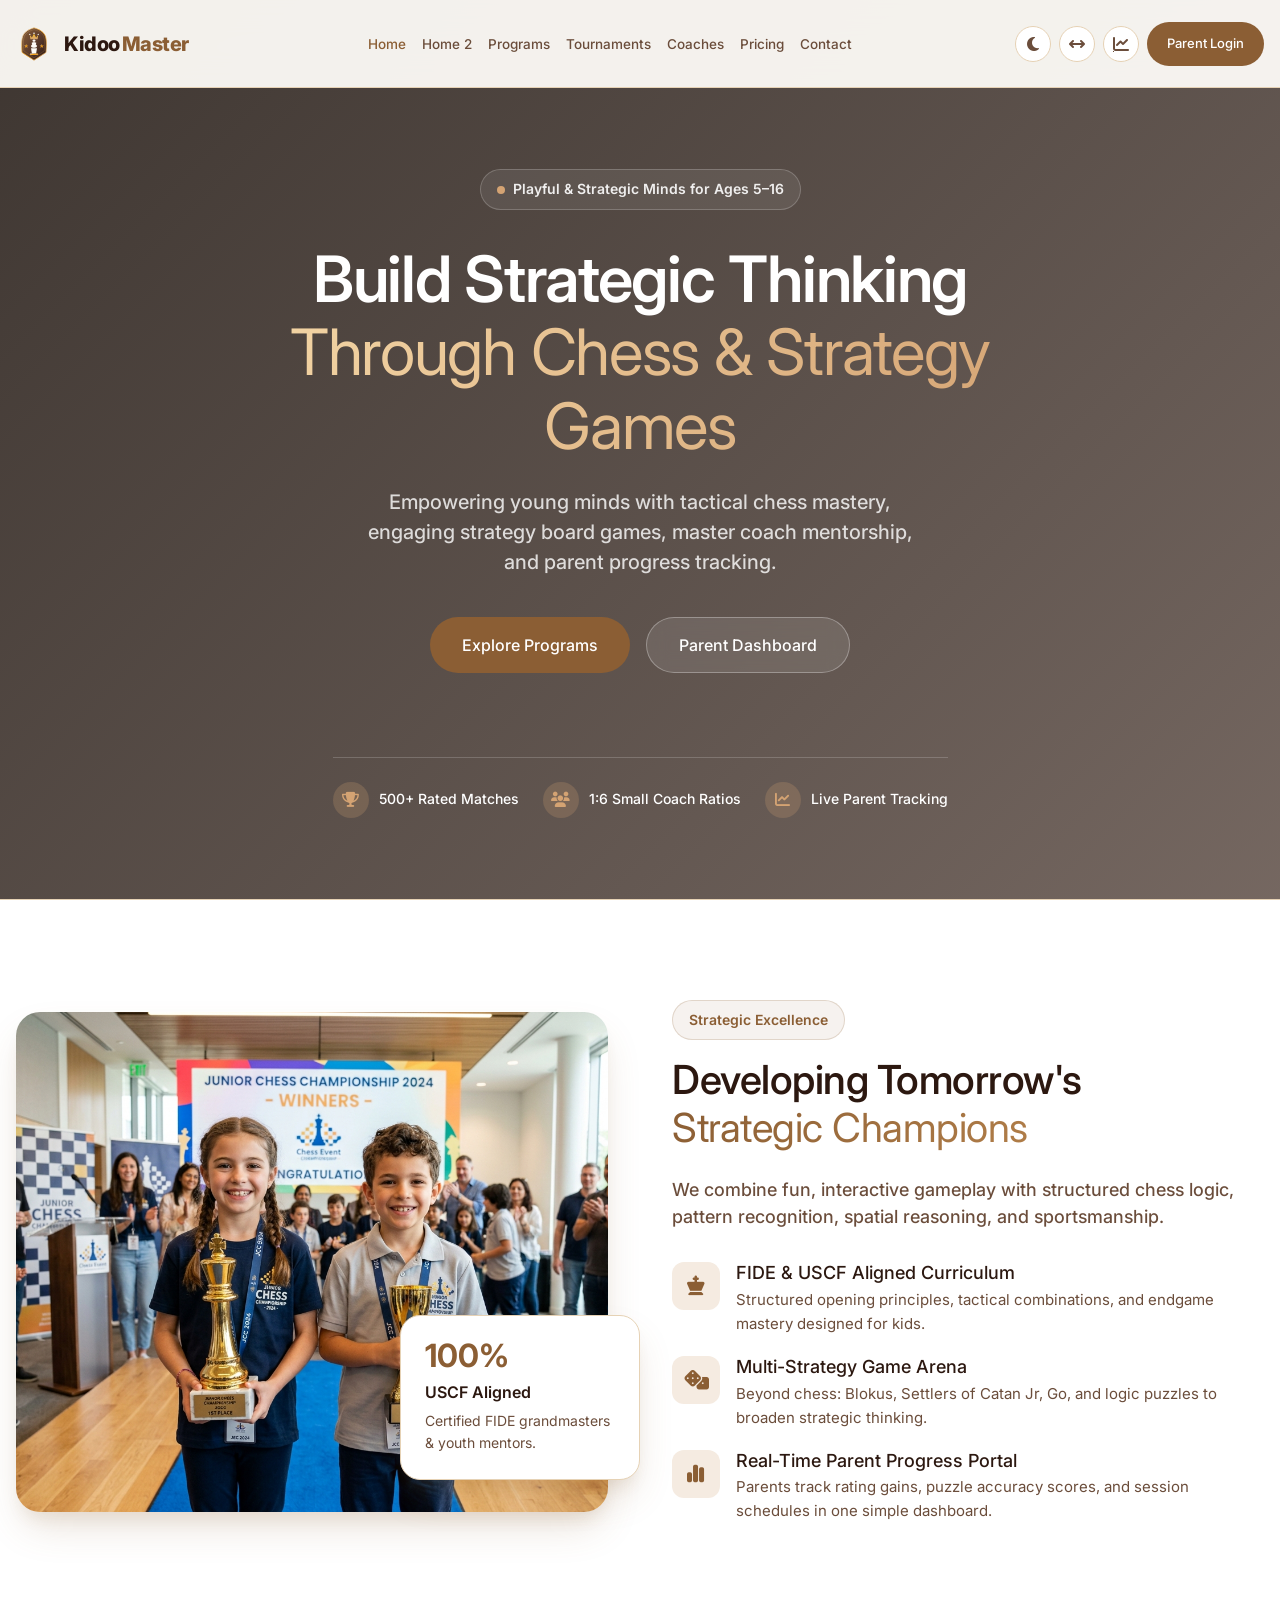
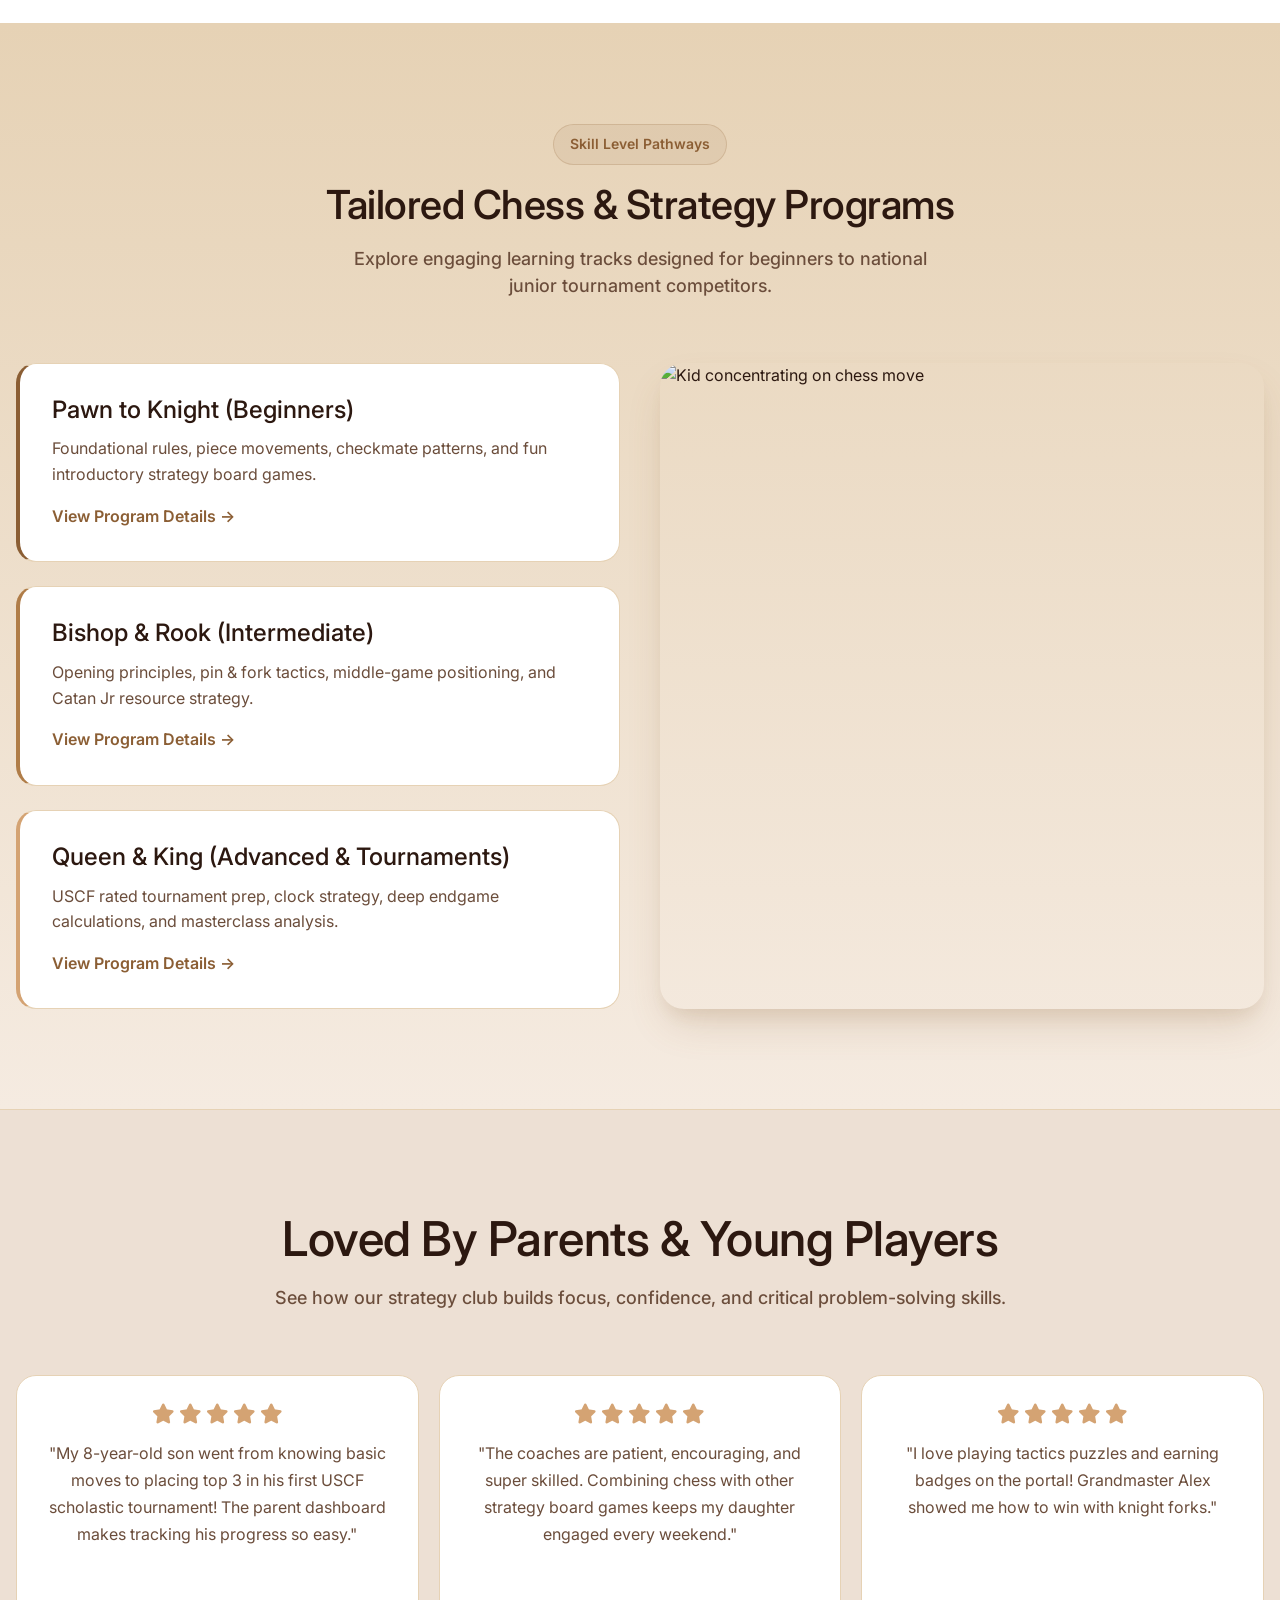
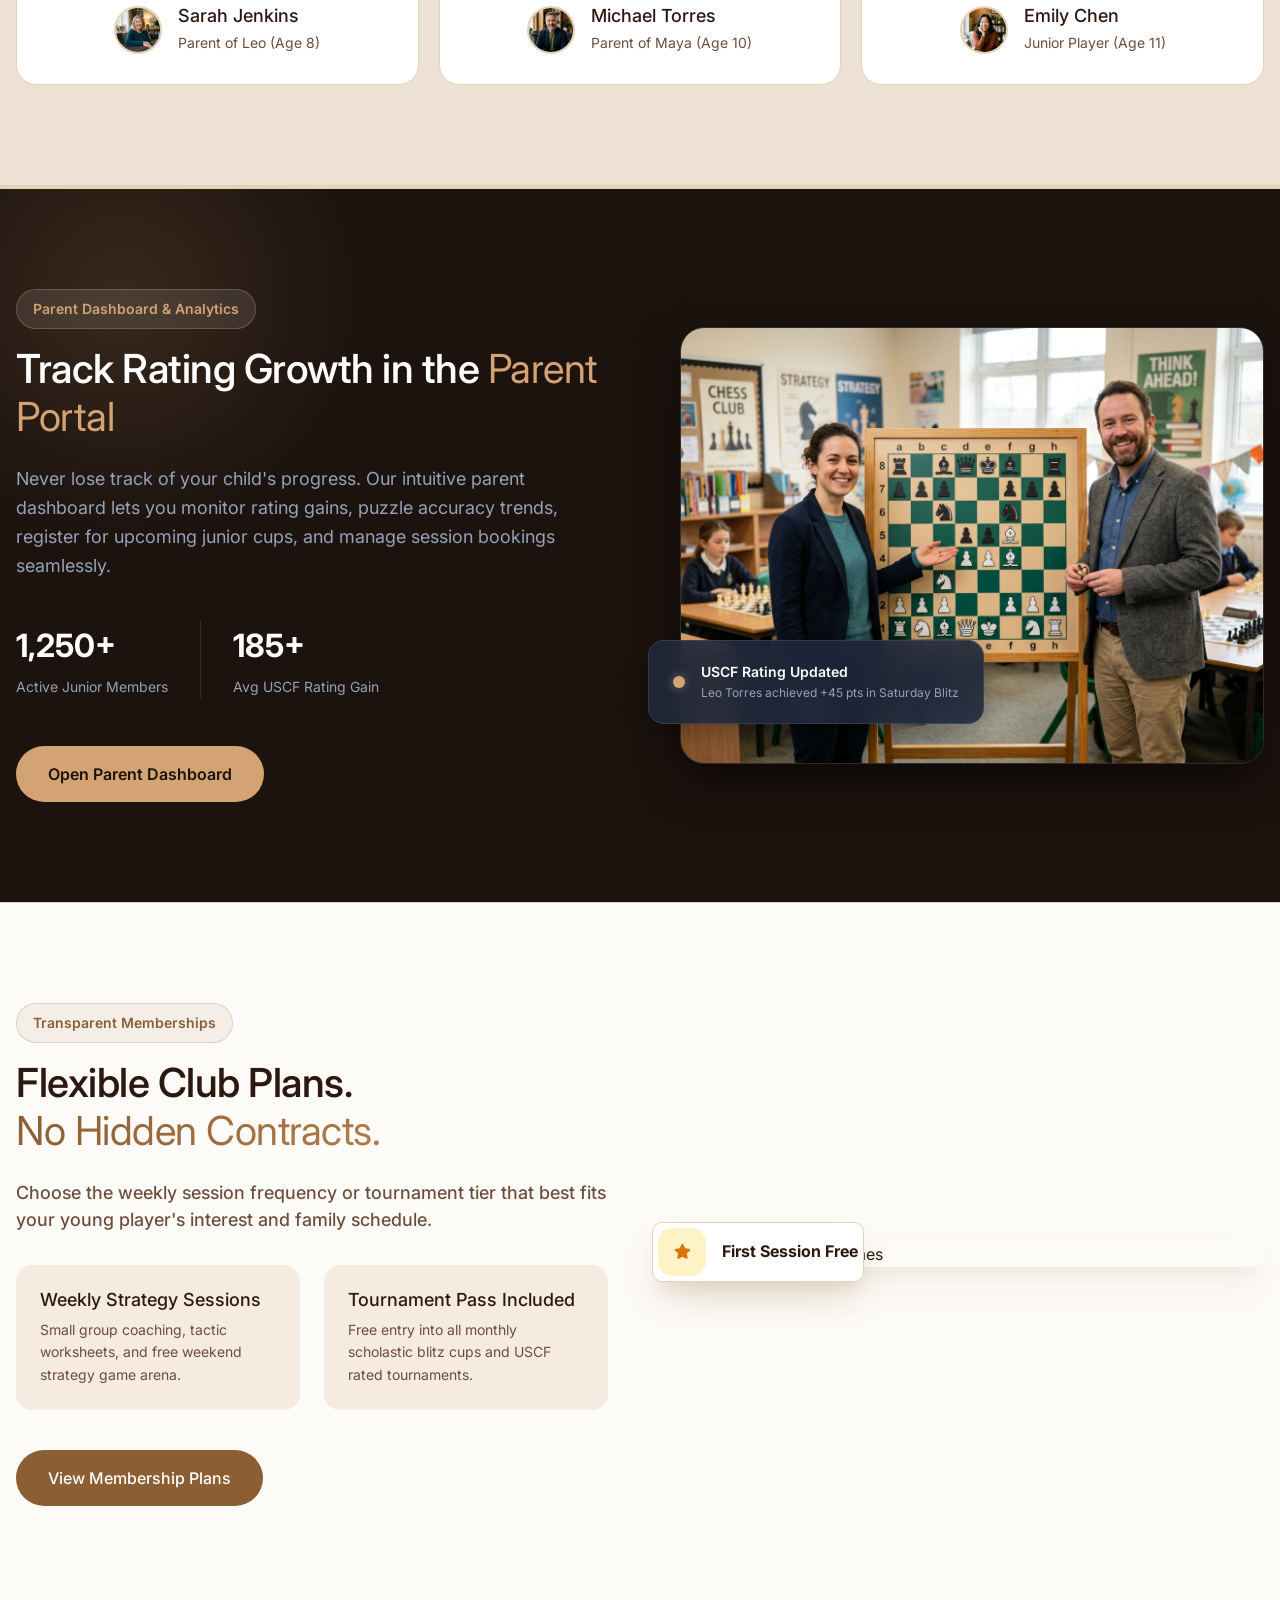
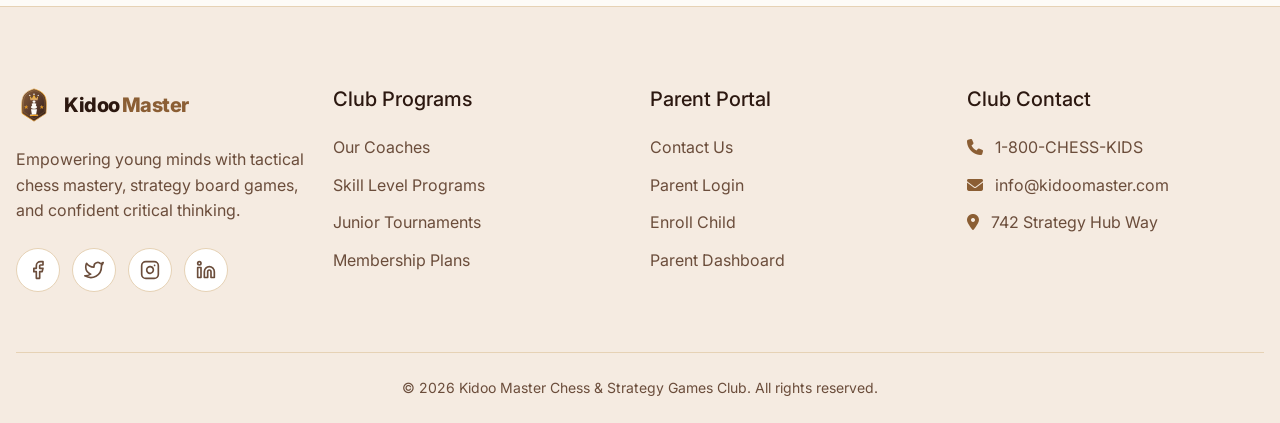
==== commit 5c45a8f0: "U" ====
--- a/index.html
+++ b/index.html
@@ -49,12 +49,12 @@
                 <div class="hero-premium-content fade-up">
                     <div class="badge-premium">
                         <div class="badge-pulse"></div>
-                        Playful & Strategic Minds for Ages 5–16
+                        Playful &amp; Strategic Minds for Ages 5–16
                     </div>
                     
                     <h1>
                         Build Strategic Thinking<br>
-                        <span class="text-highlight">Through Chess & Strategy Games</span>
+                        <span class="text-highlight">Through Chess &amp; Strategy Games</span>
                     </h1>
                     
                     <p class="subheading" style="transition-delay: 0.1s;">
@@ -65,13 +65,32 @@
                         <a href="programs.html" class="btn btn-primary" style="height: 56px; padding: 0 32px; font-size: 16px;">Explore Programs</a>
                         <a href="dashboard.html" class="btn btn-glass" style="height: 56px; padding: 0 32px; font-size: 16px; display: inline-flex; align-items: center; justify-content: center; border-radius: 50px; text-decoration: none; font-weight: 500;">Parent Dashboard</a>
                     </div>
+
+                    <!-- Hero Quick Feature Highlights -->
+                    <div class="hero-highlights-row">
+                        <div class="hero-highlight-item">
+                            <span class="hero-highlight-icon"><i class="fa-solid fa-trophy"></i></span>
+                            500+ Rated Matches
+                        </div>
+                        <div class="hero-highlight-item">
+                            <span class="hero-highlight-icon"><i class="fa-solid fa-users"></i></span>
+                            1:6 Small Coach Ratios
+                        </div>
+                        <div class="hero-highlight-item">
+                            <span class="hero-highlight-icon"><i class="fa-solid fa-chart-line"></i></span>
+                            Live Parent Tracking
+                        </div>
+                    </div>
                 </div>
 
                 <!-- Right Visual -->
-                <div class="hero-premium-visual fade-up" style="transition-delay: 0.2s;">
+                <div class="hero-premium-visual fade-up" style="transition-delay: 0.2s; position: relative;">
                     <div class="hero-image-card">
                         <img src="https://media.kidsacademy.mobi/files/Blog%20Pictures%20/shutterstock_1736011880.jpg" alt="Kids playing chess and strategy games" class="img-cover">
                     </div>
+
+                    <!-- Floating Glassmorphism Badge -->
+                    
                 </div>
 
             </div>
--- a/assets/css/style.css
+++ b/assets/css/style.css
@@ -1448,6 +1448,11 @@
 
 .footer-links li {
     margin-bottom: 12px;
+    color: var(--text-secondary);
+}
+
+.footer-links li i {
+    color: var(--primary-accent);
 }
 
 .footer-links a {
@@ -2211,10 +2216,21 @@
 @media (min-width: 1400px) {
     .page-hero {
         margin-top: 88px;
-        padding-top: 130px;
-        padding-bottom: 130px;
-        min-height: 520px;
+        padding-top: 175px;
+        padding-bottom: 175px;
+        min-height: 620px;
         background-position: center top !important;
+    }
+
+    .page-hero h1 {
+        font-size: 58px;
+        margin-bottom: 24px;
+    }
+
+    .page-hero .subheading {
+        font-size: 21px;
+        max-width: 780px;
+        margin-bottom: 36px;
     }
 }
 
@@ -2440,4 +2456,795 @@
         padding: 14px 20px 20px 20px;
         font-size: 14px;
     }
+}
+
+/* === Tournament Page Card Images Responsive Heights (1024px & 1440px) === */
+.tournament-card-img {
+    width: 100%;
+    height: 220px;
+    object-fit: cover;
+    border-radius: 12px;
+    margin-bottom: 24px;
+    transition: height 0.3s ease;
+}
+
+@media (min-width: 1024px) {
+    .tournament-card-img {
+        height: 280px;
+    }
+}
+
+@media (min-width: 1440px) {
+    .tournament-card-img {
+        height: 350px;
+    }
+}
+
+/* === Scholastic Equipment & Standards Component Styling === */
+.equipment-section {
+    background: linear-gradient(180deg, var(--secondary-bg) 0%, var(--primary-bg) 100%);
+    padding: 100px 0;
+    position: relative;
+}
+
+.equipment-grid {
+    display: grid;
+    grid-template-columns: repeat(2, 1fr);
+    gap: 28px;
+}
+
+.equipment-card {
+    background: var(--card-bg);
+    border: 1px solid var(--border-color);
+    border-radius: 20px;
+    padding: 36px;
+    position: relative;
+    overflow: hidden;
+    transition: all 0.35s cubic-bezier(0.16, 1, 0.3, 1);
+    box-shadow: 0 10px 30px -10px rgba(139, 94, 52, 0.08);
+    display: flex;
+    flex-direction: column;
+    justify-content: space-between;
+}
+
+.equipment-card::before {
+    content: '';
+    position: absolute;
+    top: 0;
+    left: 0;
+    right: 0;
+    height: 4px;
+    background: linear-gradient(90deg, var(--primary-accent), var(--highlight-accent));
+    opacity: 0;
+    transition: opacity 0.3s ease;
+}
+
+.equipment-card:hover {
+    transform: translateY(-8px);
+    box-shadow: 0 20px 40px -12px rgba(139, 94, 52, 0.18);
+    border-color: rgba(139, 94, 52, 0.3);
+}
+
+.equipment-card:hover::before {
+    opacity: 1;
+}
+
+.equipment-card-header {
+    display: flex;
+    align-items: center;
+    justify-content: space-between;
+    margin-bottom: 24px;
+}
+
+.equipment-icon-wrapper {
+    width: 60px;
+    height: 60px;
+    border-radius: 16px;
+    background: linear-gradient(135deg, rgba(139, 94, 52, 0.12) 0%, rgba(212, 163, 115, 0.22) 100%);
+    color: var(--primary-accent);
+    display: flex;
+    align-items: center;
+    justify-content: center;
+    font-size: 26px;
+    border: 1px solid rgba(139, 94, 52, 0.2);
+    box-shadow: 0 4px 12px rgba(139, 94, 52, 0.08);
+}
+
+.equipment-tag-badge {
+    font-size: 11px;
+    font-weight: 700;
+    letter-spacing: 1px;
+    text-transform: uppercase;
+    color: var(--primary-accent);
+    background: rgba(139, 94, 52, 0.08);
+    padding: 6px 14px;
+    border-radius: 30px;
+    border: 1px solid rgba(139, 94, 52, 0.15);
+}
+
+.equipment-card-title {
+    font-size: 22px;
+    font-weight: 600;
+    margin-bottom: 12px;
+    color: var(--text-primary);
+}
+
+.equipment-card-desc {
+    color: var(--text-secondary);
+    font-size: 15px;
+    line-height: 1.65;
+    margin-bottom: 24px;
+}
+
+.equipment-pills-row {
+    display: flex;
+    gap: 10px;
+    flex-wrap: wrap;
+    margin-top: auto;
+}
+
+.equipment-spec-pill {
+    font-size: 12px;
+    font-weight: 600;
+    padding: 6px 14px;
+    border-radius: 20px;
+    background: var(--secondary-bg);
+    color: var(--primary-accent);
+    display: inline-flex;
+    align-items: center;
+    gap: 6px;
+    border: 1px solid rgba(139, 94, 52, 0.15);
+    transition: background-color 0.2s ease;
+}
+
+.equipment-card:hover .equipment-spec-pill {
+    background: rgba(139, 94, 52, 0.12);
+}
+
+/* === Hero Stage Cards & Feature Highlights (home-2.html & index.html) === */
+.hero-stage-cards {
+    display: grid;
+    grid-template-columns: repeat(3, 1fr);
+    gap: 14px;
+    margin-top: 36px;
+    padding-top: 24px;
+    border-top: 1px solid rgba(255, 255, 255, 0.18);
+}
+
+.hero-stage-card {
+    background: rgba(255, 255, 255, 0.1);
+    backdrop-filter: blur(10px);
+    -webkit-backdrop-filter: blur(10px);
+    padding: 12px 16px;
+    border-radius: 14px;
+    border: 1px solid rgba(255, 255, 255, 0.16);
+    display: flex;
+    flex-direction: column;
+    justify-content: center;
+    text-align: left;
+}
+
+.stage-tag {
+    font-size: 11px;
+    font-weight: 700;
+    color: var(--highlight-accent);
+    text-transform: uppercase;
+    letter-spacing: 0.5px;
+}
+
+.stage-title {
+    font-size: 14px;
+    font-weight: 600;
+    color: #FFFFFF;
+    margin-top: 3px;
+}
+
+.hero-highlights-row {
+    display: flex;
+    gap: 24px;
+    margin-top: 36px;
+    padding-top: 24px;
+    border-top: 1px solid rgba(255, 255, 255, 0.18);
+    flex-wrap: wrap;
+    transition-delay: 0.3s;
+}
+
+.hero-highlight-item {
+    display: flex;
+    align-items: center;
+    gap: 10px;
+    color: #FFFFFF;
+    font-size: 14px;
+    font-weight: 500;
+}
+
+.hero-highlight-icon {
+    width: 36px;
+    height: 36px;
+    border-radius: 50%;
+    background: rgba(212, 163, 115, 0.22);
+    color: var(--highlight-accent);
+    display: flex;
+    align-items: center;
+    justify-content: center;
+    font-size: 15px;
+    flex-shrink: 0;
+}
+
+/* 368px Mobile Screen Specific Styles */
+@media (max-width: 480px) {
+    .hero-stage-cards {
+        grid-template-columns: 1fr;
+        gap: 12px;
+        align-items: center;
+        justify-content: center;
+    }
+
+    .hero-stage-card {
+        width: 100%;
+        max-width: 280px;
+        height: 64px;
+        margin: 0 auto;
+        text-align: center;
+        align-items: center;
+        justify-content: center;
+    }
+
+    .hero-highlights-row {
+        flex-direction: column;
+        align-items: center;
+        justify-content: center;
+        gap: 14px;
+    }
+
+    .hero-highlight-item {
+        width: 100%;
+        max-width: 280px;
+        height: 52px;
+        background: rgba(255, 255, 255, 0.1);
+        backdrop-filter: blur(10px);
+        -webkit-backdrop-filter: blur(10px);
+        border: 1px solid rgba(255, 255, 255, 0.16);
+        border-radius: 12px;
+        padding: 0 16px;
+        margin: 0 auto;
+        justify-content: center;
+        text-align: center;
+    }
+}
+
+@media (max-width: 768px) {
+    .equipment-grid {
+        grid-template-columns: 1fr;
+    }
+}
+
+/* === Dashboard Tournament Booking Portal Styling === */
+.booking-portal-hero {
+    background: linear-gradient(135deg, var(--card-bg) 0%, var(--secondary-bg) 100%);
+    border: 1px solid var(--border-color);
+    border-radius: 22px;
+    padding: 28px 32px;
+    margin-bottom: 28px;
+    display: flex;
+    justify-content: space-between;
+    align-items: flex-end;
+    flex-wrap: wrap;
+    gap: 24px;
+    box-shadow: 0 4px 20px rgba(0, 0, 0, 0.03);
+    position: relative;
+    overflow: hidden;
+}
+
+.booking-portal-hero::before {
+    content: '';
+    position: absolute;
+    top: -50px;
+    right: -50px;
+    width: 200px;
+    height: 200px;
+    background: radial-gradient(circle, rgba(139, 94, 52, 0.08) 0%, transparent 70%);
+    pointer-events: none;
+}
+
+.booking-portal-badge {
+    display: inline-flex;
+    align-items: center;
+    gap: 8px;
+    font-size: 12px;
+    font-weight: 700;
+    color: var(--primary-accent);
+    background: rgba(139, 94, 52, 0.1);
+    padding: 5px 14px;
+    border-radius: 20px;
+    margin-bottom: 12px;
+}
+
+.booking-stats-strip {
+    display: inline-flex;
+    align-items: center;
+    gap: 18px;
+    margin-top: 18px;
+    background: var(--card-bg);
+    padding: 10px 20px;
+    border-radius: 14px;
+    border: 1px solid var(--border-color);
+    box-shadow: 0 2px 8px rgba(0,0,0,0.02);
+}
+
+.b-stat-item {
+    display: flex;
+    flex-direction: column;
+}
+
+.b-stat-label {
+    font-size: 11px;
+    text-transform: uppercase;
+    color: var(--text-secondary);
+    font-weight: 700;
+    letter-spacing: 0.5px;
+}
+
+.b-stat-val {
+    font-size: 14px;
+    font-weight: 800;
+    color: var(--text-primary);
+}
+
+.b-stat-divider {
+    width: 1px;
+    height: 24px;
+    background: var(--border-color);
+}
+
+.booking-category-pills {
+    display: flex;
+    gap: 10px;
+    flex-wrap: wrap;
+}
+
+.booking-category-pill {
+    padding: 9px 18px;
+    border-radius: 30px;
+    background: var(--card-bg);
+    border: 1px solid var(--border-color);
+    color: var(--text-secondary);
+    font-size: 13px;
+    font-weight: 600;
+    cursor: pointer;
+    transition: all 0.25s ease;
+    display: inline-flex;
+    align-items: center;
+    gap: 8px;
+}
+
+.booking-category-pill.active,
+.booking-category-pill:hover {
+    background: var(--primary-accent);
+    color: #FFFFFF;
+    border-color: var(--primary-accent);
+    box-shadow: 0 4px 12px rgba(139, 94, 52, 0.25);
+}
+
+.tournament-browse-grid {
+    display: grid;
+    grid-template-columns: repeat(3, 1fr);
+    gap: 24px;
+    margin-bottom: 32px;
+}
+
+.tournament-card-v2 {
+    background: var(--card-bg);
+    border: 1px solid var(--border-color);
+    border-radius: 20px;
+    padding: 24px;
+    display: flex;
+    flex-direction: column;
+    justify-content: space-between;
+    transition: all 0.3s cubic-bezier(0.16, 1, 0.3, 1);
+    box-shadow: 0 4px 16px rgba(0, 0, 0, 0.03);
+    position: relative;
+}
+
+.tournament-card-v2:hover {
+    transform: translateY(-6px);
+    box-shadow: var(--shadow-hover);
+    border-color: var(--primary-accent);
+}
+
+.tournament-card-v2.featured-uscf {
+    border-top: 4px solid var(--support-accent);
+}
+
+.t-card-header {
+    display: flex;
+    justify-content: space-between;
+    align-items: center;
+    margin-bottom: 14px;
+}
+
+.t-type-tag {
+    display: inline-flex;
+    align-items: center;
+    gap: 6px;
+    font-size: 11px;
+    font-weight: 700;
+    padding: 4px 10px;
+    border-radius: 20px;
+    text-transform: uppercase;
+    letter-spacing: 0.4px;
+}
+
+.t-type-tag.tag-blitz {
+    background: rgba(139, 94, 52, 0.1);
+    color: var(--primary-accent);
+    border: 1px solid rgba(139, 94, 52, 0.2);
+}
+
+.t-type-tag.tag-uscf {
+    background: rgba(245, 158, 11, 0.12);
+    color: var(--support-accent);
+    border: 1px solid rgba(245, 158, 11, 0.3);
+}
+
+.t-type-tag.tag-arena {
+    background: rgba(16, 185, 129, 0.1);
+    color: #10b981;
+    border: 1px solid rgba(16, 185, 129, 0.25);
+}
+
+.t-status-tag {
+    font-size: 11px;
+    font-weight: 700;
+    color: var(--text-secondary);
+}
+
+.t-status-tag.tag-hot {
+    color: #ef4444;
+}
+
+.t-card-title {
+    font-size: 18px;
+    font-weight: 700;
+    color: var(--text-primary);
+    margin-bottom: 10px;
+    line-height: 1.3;
+}
+
+.t-capacity-bar {
+    width: 100%;
+    height: 6px;
+    background: var(--secondary-bg);
+    border-radius: 10px;
+    overflow: hidden;
+    margin-bottom: 16px;
+}
+
+.t-capacity-fill {
+    height: 100%;
+    background: var(--primary-accent);
+    border-radius: 10px;
+    transition: width 0.5s ease;
+}
+
+.t-capacity-fill.fill-hot {
+    background: var(--support-accent);
+}
+
+.t-card-meta-list {
+    display: flex;
+    flex-direction: column;
+    gap: 8px;
+    margin-bottom: 20px;
+    font-size: 13px;
+    color: var(--text-secondary);
+}
+
+.t-meta-row {
+    display: flex;
+    align-items: center;
+    gap: 10px;
+}
+
+.t-meta-row i {
+    color: var(--primary-accent);
+    width: 16px;
+    text-align: center;
+}
+
+.t-card-footer {
+    display: flex;
+    align-items: center;
+    justify-content: space-between;
+    padding-top: 16px;
+    border-top: 1px dashed var(--border-color);
+    margin-top: auto;
+}
+
+.t-price-box {
+    display: flex;
+    align-items: baseline;
+    gap: 4px;
+}
+
+.t-price-amount {
+    font-size: 20px;
+    font-weight: 800;
+    color: var(--text-primary);
+}
+
+.t-price-sub {
+    font-size: 12px;
+    color: var(--text-secondary);
+    font-weight: 500;
+}
+
+.booking-form-card {
+    background: var(--card-bg);
+    border: 1px solid var(--border-color);
+    border-radius: 20px;
+    padding: 32px;
+    box-shadow: 0 4px 20px rgba(0, 0, 0, 0.04);
+}
+
+.b-form-header {
+    display: flex;
+    align-items: center;
+    gap: 16px;
+}
+
+.b-form-icon {
+    width: 48px;
+    height: 48px;
+    border-radius: 14px;
+    background: rgba(139, 94, 52, 0.1);
+    color: var(--primary-accent);
+    display: flex;
+    align-items: center;
+    justify-content: center;
+    font-size: 20px;
+    flex-shrink: 0;
+}
+
+.form-label-custom {
+    font-weight: 600;
+    margin-bottom: 6px;
+    display: block;
+    font-size: 13.5px;
+    color: var(--text-primary);
+}
+
+.input-with-icon {
+    position: relative;
+}
+
+.input-with-icon i {
+    position: absolute;
+    left: 16px;
+    top: 50%;
+    transform: translateY(-50%);
+    color: var(--primary-accent);
+    font-size: 16px;
+    pointer-events: none;
+}
+
+.input-with-icon .form-control {
+    padding-left: 44px;
+}
+
+.booking-passes-card {
+    background: var(--card-bg);
+    border: 1px solid var(--border-color);
+    border-radius: 20px;
+    padding: 28px;
+    box-shadow: 0 4px 20px rgba(0, 0, 0, 0.04);
+    height: 100%;
+    display: flex;
+    flex-direction: column;
+    justify-content: space-between;
+}
+
+.passes-header {
+    display: flex;
+    justify-content: space-between;
+    align-items: flex-start;
+    margin-bottom: 24px;
+    flex-wrap: wrap;
+    gap: 12px;
+}
+
+.passes-count-pill {
+    font-size: 12px;
+    font-weight: 700;
+    color: var(--primary-accent);
+    background: rgba(139, 94, 52, 0.1);
+    padding: 4px 12px;
+    border-radius: 20px;
+    display: inline-flex;
+    align-items: center;
+    gap: 6px;
+}
+
+.passes-list {
+    display: flex;
+    flex-direction: column;
+    gap: 16px;
+    margin-bottom: 20px;
+}
+
+.digital-ticket-v2 {
+    background: var(--card-bg);
+    border: 1px solid var(--border-color);
+    border-radius: 16px;
+    display: flex;
+    overflow: hidden;
+    transition: all 0.25s ease;
+    box-shadow: 0 2px 10px rgba(0,0,0,0.02);
+}
+
+.digital-ticket-v2:hover {
+    border-color: var(--primary-accent);
+    box-shadow: var(--shadow);
+}
+
+.ticket-stub {
+    width: 76px;
+    background: var(--secondary-bg);
+    display: flex;
+    flex-direction: column;
+    align-items: center;
+    justify-content: center;
+    padding: 14px 8px;
+    flex-shrink: 0;
+    border-right: 2px dashed var(--border-color);
+}
+
+.ticket-stub.uscf-stub {
+    background: rgba(245, 158, 11, 0.08);
+}
+
+.ticket-month {
+    font-size: 11px;
+    font-weight: 800;
+    color: var(--primary-accent);
+    text-transform: uppercase;
+}
+
+.ticket-day {
+    font-size: 22px;
+    font-weight: 800;
+    color: var(--text-primary);
+    line-height: 1.1;
+}
+
+.ticket-year {
+    font-size: 10px;
+    font-weight: 600;
+    color: var(--text-secondary);
+}
+
+.ticket-body {
+    padding: 16px 18px;
+    flex-grow: 1;
+    display: flex;
+    flex-direction: column;
+    justify-content: space-between;
+    gap: 8px;
+}
+
+.ticket-top {
+    display: flex;
+    justify-content: space-between;
+    align-items: flex-start;
+    gap: 8px;
+}
+
+.ticket-title {
+    font-size: 15px;
+    font-weight: 700;
+    margin: 0;
+    color: var(--text-primary);
+    line-height: 1.3;
+}
+
+.ticket-status {
+    padding: 3px 8px;
+    border-radius: 6px;
+    font-size: 10.5px;
+    font-weight: 700;
+    white-space: nowrap;
+}
+
+.ticket-status.enrolled {
+    background: rgba(16, 185, 129, 0.12);
+    color: #10b981;
+}
+
+.ticket-status.uscf {
+    background: rgba(245, 158, 11, 0.15);
+    color: var(--support-accent);
+}
+
+.ticket-details {
+    display: flex;
+    gap: 14px;
+    font-size: 12px;
+    color: var(--text-secondary);
+    flex-wrap: wrap;
+}
+
+.ticket-details i {
+    color: var(--primary-accent);
+    margin-right: 4px;
+}
+
+.ticket-actions {
+    display: flex;
+    gap: 10px;
+    margin-top: 4px;
+    flex-wrap: wrap;
+}
+
+.ticket-action-btn {
+    font-size: 11.5px;
+    font-weight: 600;
+    color: var(--primary-accent);
+    background: rgba(139, 94, 52, 0.08);
+    padding: 5px 10px;
+    border-radius: 6px;
+    text-decoration: none;
+    display: inline-flex;
+    align-items: center;
+    gap: 6px;
+    transition: all 0.2s ease;
+}
+
+.ticket-action-btn:hover {
+    background: var(--primary-accent);
+    color: #FFFFFF;
+}
+
+.ticket-action-btn.secondary {
+    background: transparent;
+    color: var(--text-secondary);
+    border: 1px solid var(--border-color);
+}
+
+.ticket-action-btn.secondary:hover {
+    background: var(--secondary-bg);
+    color: var(--text-primary);
+}
+
+.booking-notice-box {
+    background: var(--secondary-bg);
+    border: 1px solid var(--border-color);
+    border-radius: 12px;
+    padding: 12px 16px;
+    display: flex;
+    align-items: flex-start;
+    gap: 10px;
+}
+
+@media (max-width: 1024px) {
+    .tournament-browse-grid {
+        grid-template-columns: repeat(2, 1fr);
+    }
+}
+
+@media (max-width: 640px) {
+    .tournament-browse-grid {
+        grid-template-columns: 1fr;
+    }
+    .booking-portal-hero {
+        padding: 20px;
+        flex-direction: column;
+        align-items: flex-start;
+    }
+    .booking-stats-strip {
+        width: 100%;
+        justify-content: space-between;
+    }
+    .b-stat-divider {
+        display: none;
+    }
 }
--- a/assets/css/dark-mode.css
+++ b/assets/css/dark-mode.css
@@ -86,12 +86,17 @@
     color: var(--text-primary);
 }
 
+[data-theme="dark"] .footer-links li,
 [data-theme="dark"] .footer-links a {
     color: var(--text-secondary);
 }
 
+[data-theme="dark"] .footer-links li i {
+    color: var(--primary-accent);
+}
+
 [data-theme="dark"] .footer-links a:hover {
-    color: #FFFFFF;
+    color: var(--primary-accent);
 }
 
 [data-theme="dark"] .footer-bottom {
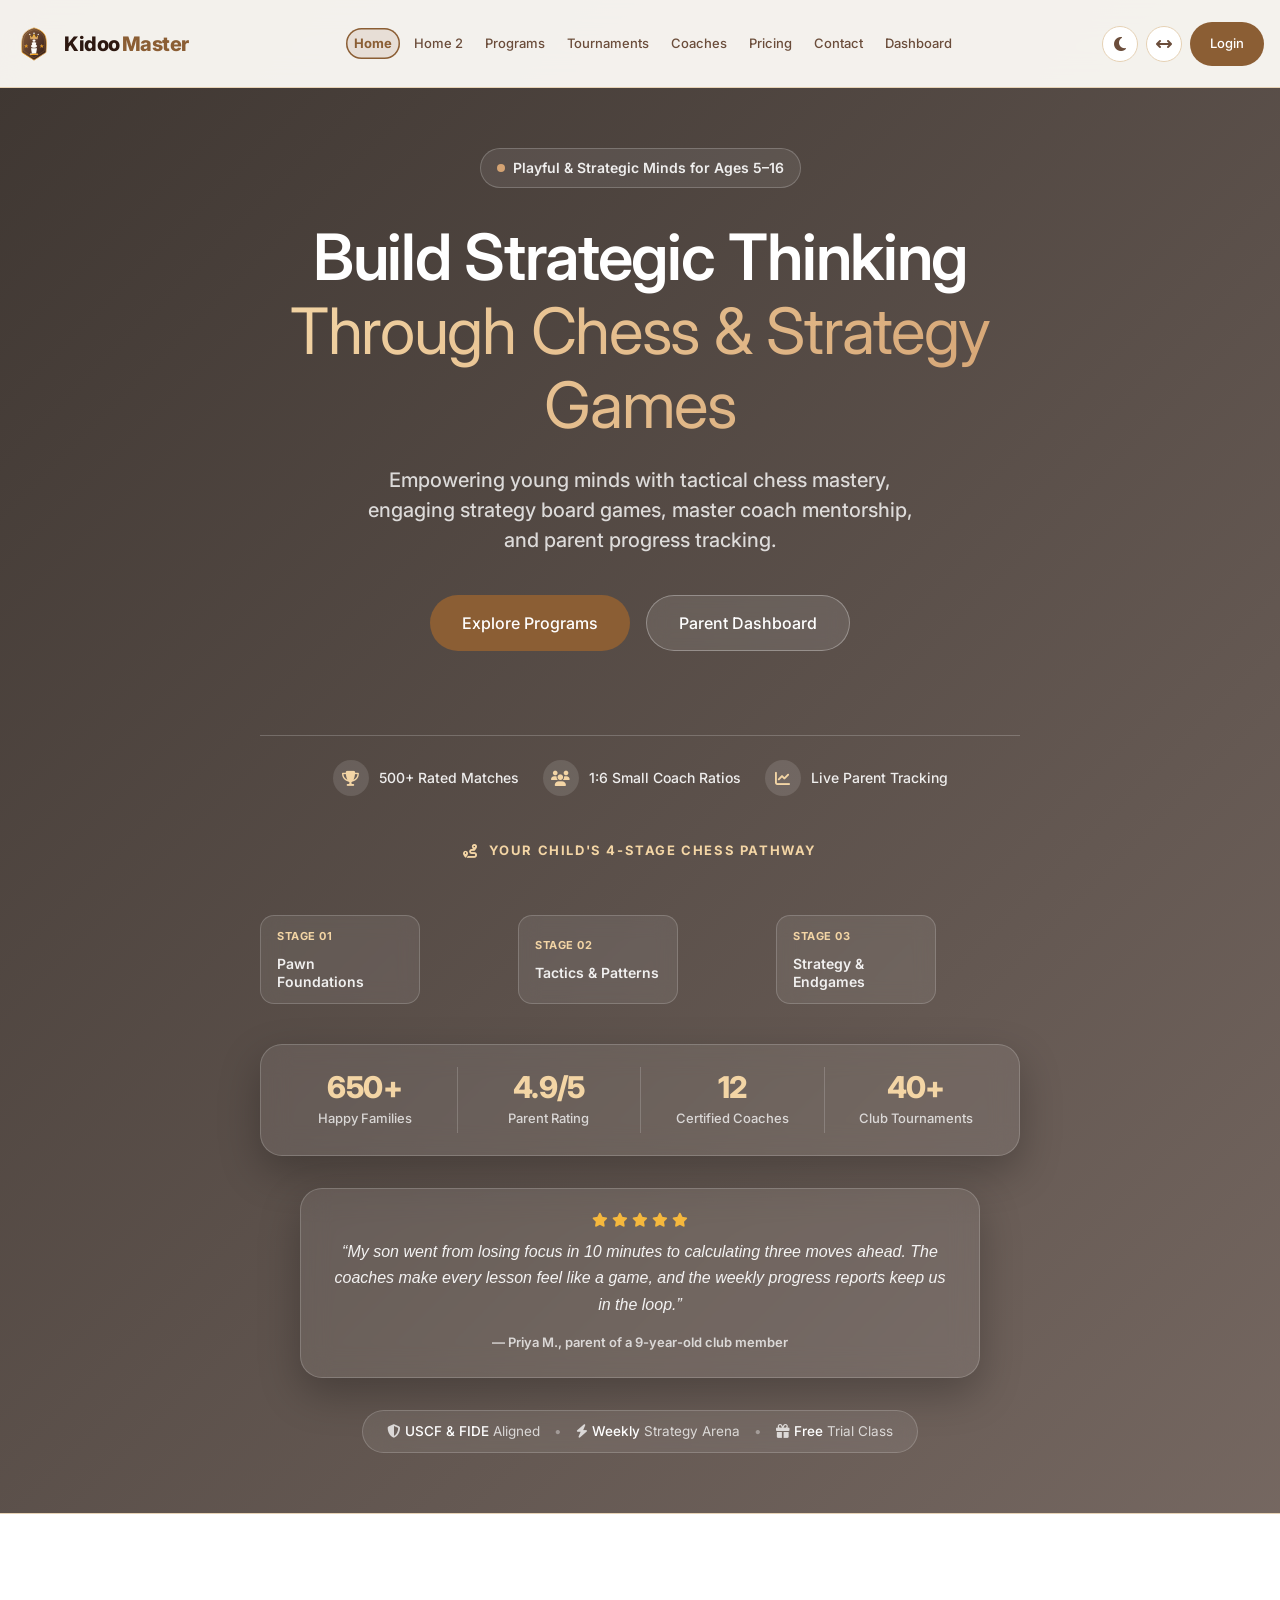
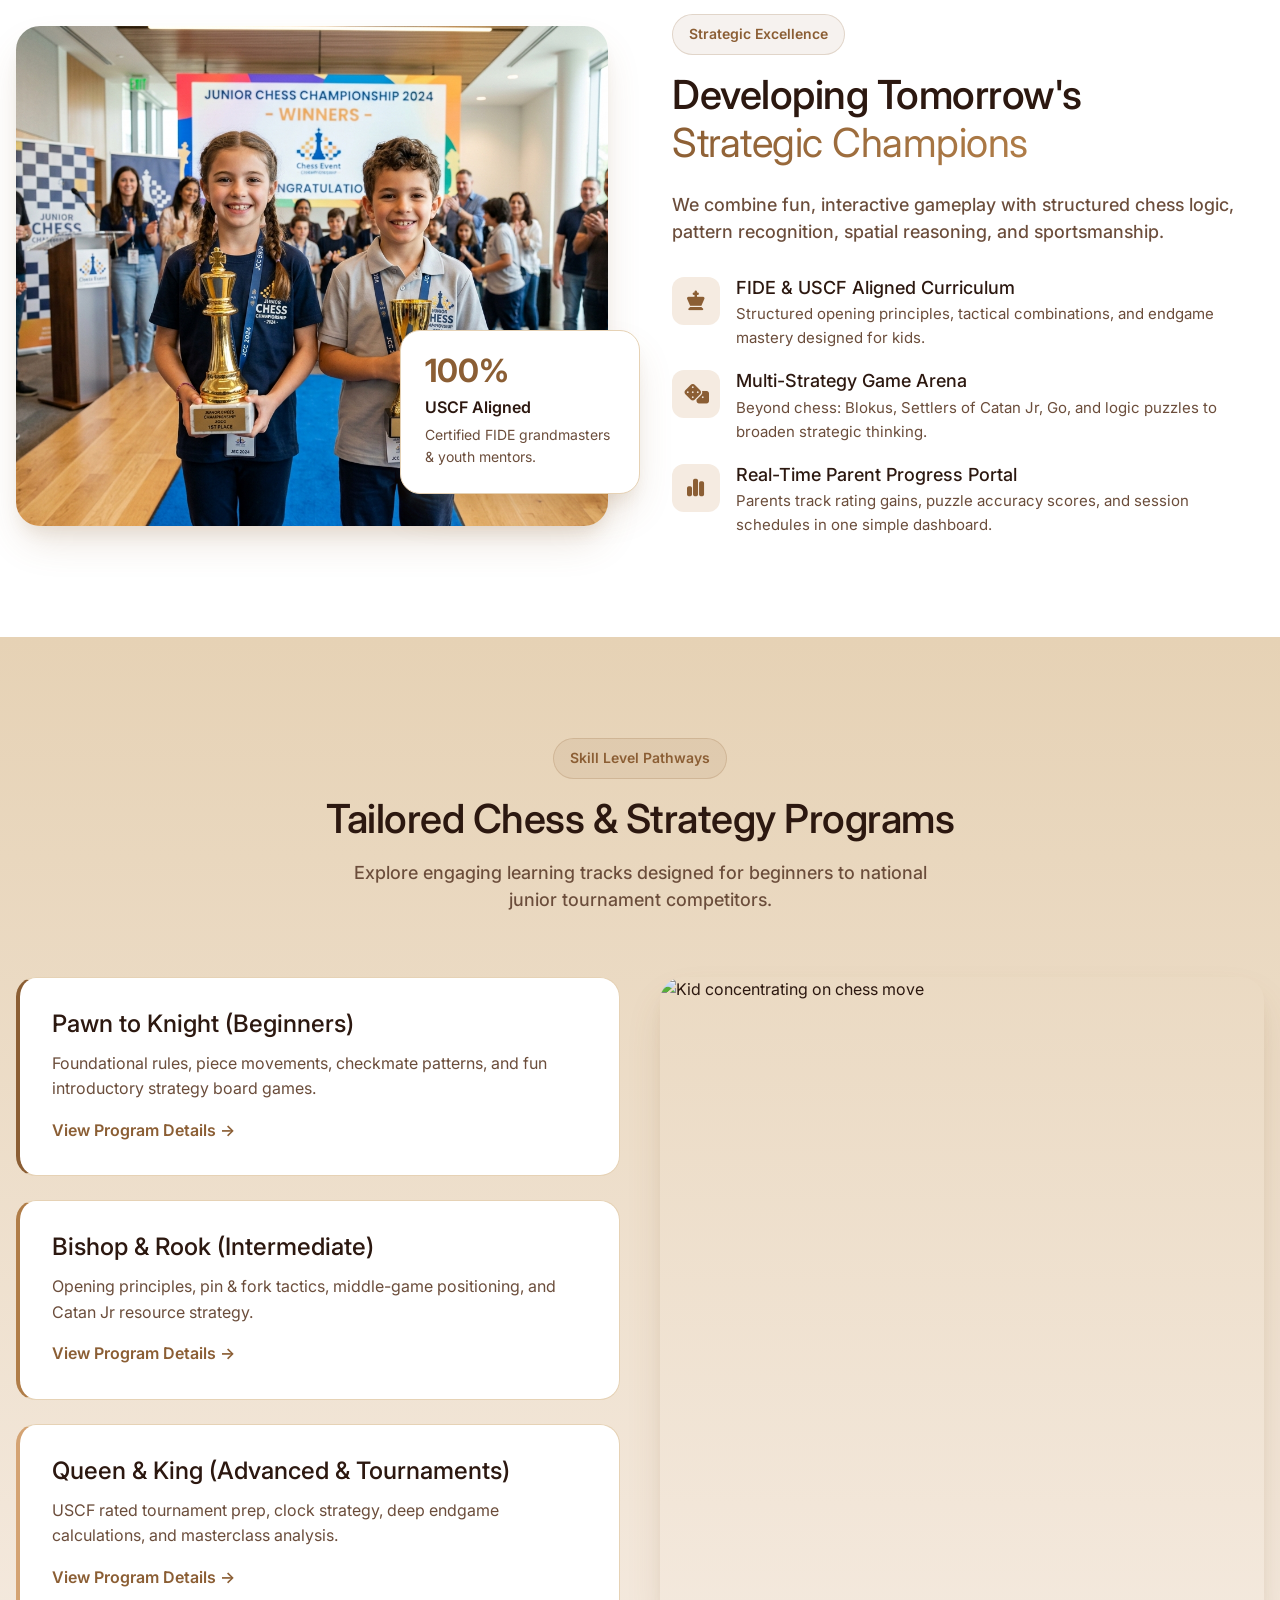
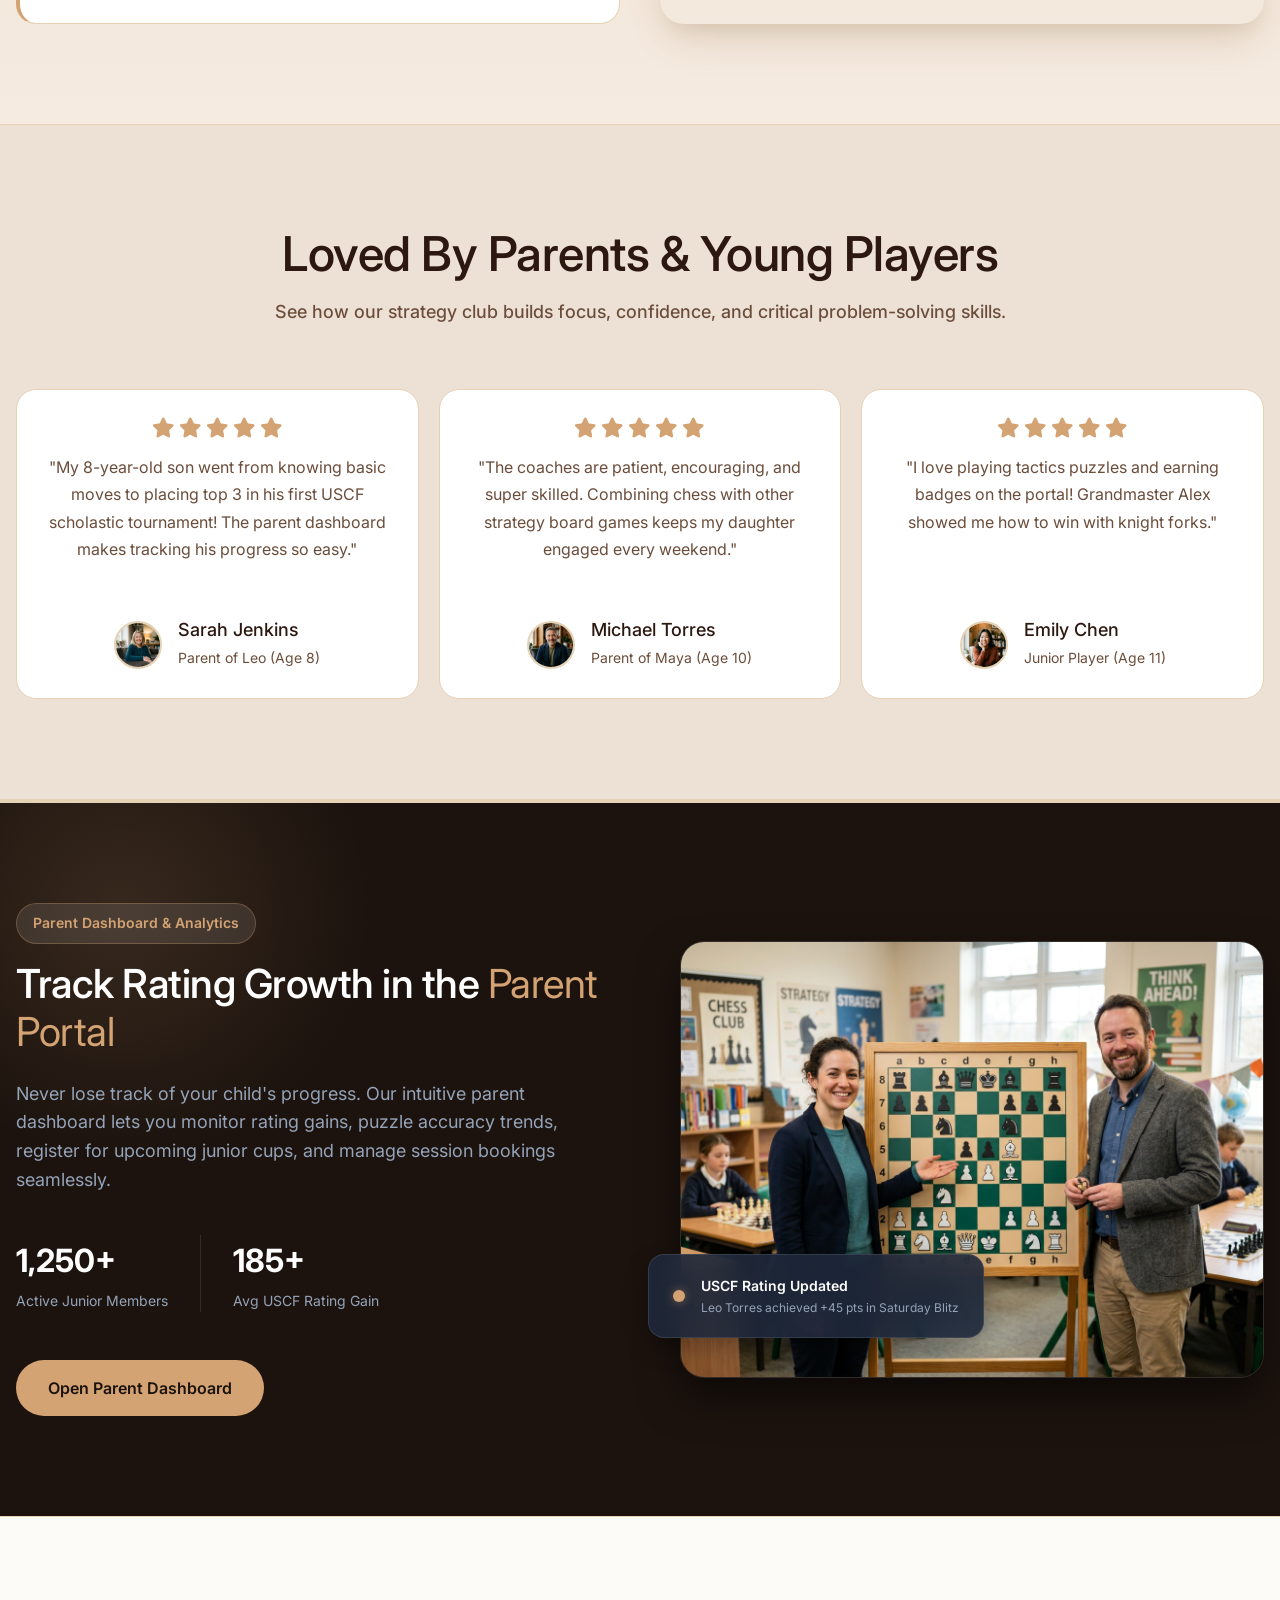
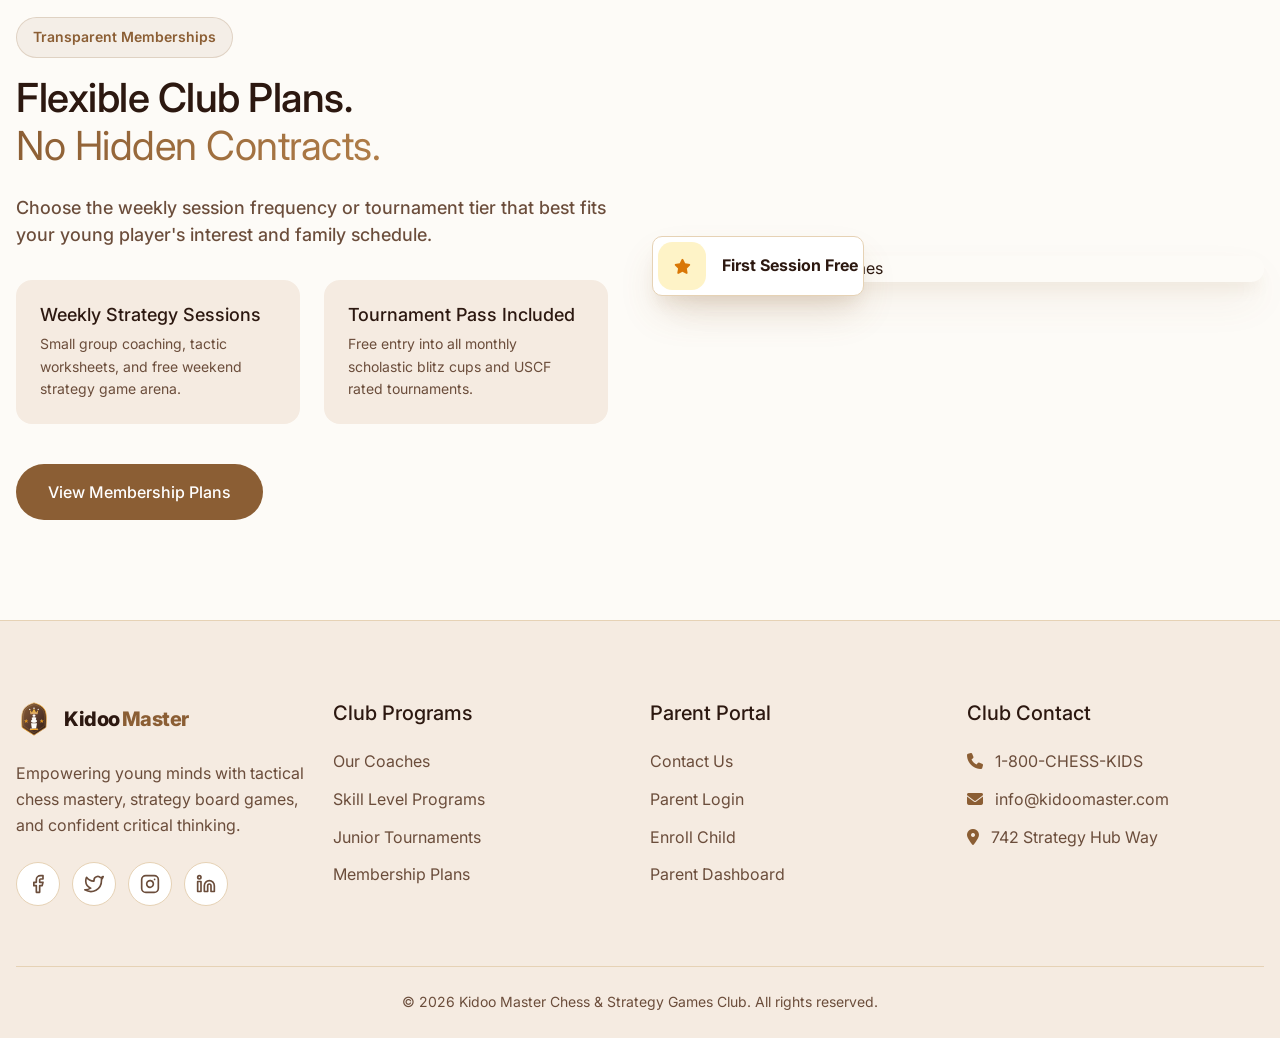
==== commit e8ee4ab7: "U" ====
--- a/index.html
+++ b/index.html
@@ -27,12 +27,12 @@
                 <li><a href="coaches.html">Coaches</a></li>
                 <li><a href="pricing.html">Pricing</a></li>
                 <li><a href="contact.html">Contact</a></li>
+                <li><a href="dashboard.html">Dashboard</a></li>
             </ul>
             <div class="nav-actions">
                 <button id="themeToggle" class="action-icon" aria-label="Toggle Dark Mode" title="Toggle Dark Mode"><i class="fa-solid fa-moon"></i></button>
                 <button id="rtlToggle" class="action-icon" aria-label="Toggle RTL" title="Toggle RTL"><i class="fa-solid fa-arrows-left-right"></i></button>
-                <a href="dashboard.html" class="action-icon" aria-label="Dashboard" title="Parent Dashboard"><i class="fa-solid fa-chart-line"></i></a>
-                <a href="login.html" class="btn btn-primary" style="height: 44px; padding: 0 20px;">Parent Login</a>
+                <a href="login.html" class="btn btn-primary" style="height: 44px; padding: 0 20px;">Login</a>
                 <button class="mobile-menu-toggle action-icon" aria-label="Toggle Menu"><i class="fa-solid fa-bars"></i></button>
             </div>
         </div>
@@ -80,6 +80,62 @@
                             <span class="hero-highlight-icon"><i class="fa-solid fa-chart-line"></i></span>
                             Live Parent Tracking
                         </div>
+                    </div>
+
+                    <!-- Hero Learning Pathway -->
+                    <div class="hero-extra-label"><i class="fa-solid fa-route"></i> Your Child's 4-Stage Chess Pathway</div>
+                    <div class="hero-stage-cards" style="padding-top: 0; border-top: 0;">
+                        <div class="hero-stage-card">
+                            <span class="stage-tag">Stage 01</span>
+                            <span class="stage-title">Pawn Foundations</span>
+                        </div>
+                        <div class="hero-stage-card">
+                            <span class="stage-tag">Stage 02</span>
+                            <span class="stage-title">Tactics &amp; Patterns</span>
+                        </div>
+                        <div class="hero-stage-card">
+                            <span class="stage-tag">Stage 03</span>
+                            <span class="stage-title">Strategy &amp; Endgames</span>
+                        </div>
+                        
+                    </div>
+
+                    <!-- Hero Stats Band -->
+                    <div class="hero-stats-band">
+                        <div class="hero-stat">
+                            <strong>650+</strong>
+                            <span>Happy Families</span>
+                        </div>
+                        <div class="hero-stat">
+                            <strong>4.9/5</strong>
+                            <span>Parent Rating</span>
+                        </div>
+                        <div class="hero-stat">
+                            <strong>12</strong>
+                            <span>Certified Coaches</span>
+                        </div>
+                        <div class="hero-stat">
+                            <strong>40+</strong>
+                            <span>Club Tournaments</span>
+                        </div>
+                    </div>
+
+                    <!-- Hero Parent Quote -->
+                    <div class="hero-quote-card">
+                        <div class="hero-quote-stars" aria-label="5 out of 5 stars">
+                            <i class="fa-solid fa-star"></i><i class="fa-solid fa-star"></i><i class="fa-solid fa-star"></i><i class="fa-solid fa-star"></i><i class="fa-solid fa-star"></i>
+                        </div>
+                        <p>&ldquo;My son went from losing focus in 10 minutes to calculating three moves ahead. The coaches make every lesson feel like a game, and the weekly progress reports keep us in the loop.&rdquo;</p>
+                        <span class="hero-quote-author">&mdash; Priya M., parent of a 9-year-old club member</span>
+                    </div>
+
+                    <!-- Hero Trust Pills -->
+                    <div class="hero-trust-pills hero-trust-pills-home1">
+                        <span><i class="fa-solid fa-shield-halved"></i> <strong>USCF &amp; FIDE</strong> Aligned</span>
+                        <span class="pill-divider">&bull;</span>
+                        <span><i class="fa-solid fa-bolt"></i> <strong>Weekly</strong> Strategy Arena</span>
+                        <span class="pill-divider">&bull;</span>
+                        <span><i class="fa-solid fa-gift"></i> <strong>Free</strong> Trial Class</span>
                     </div>
                 </div>
 
--- a/assets/css/style.css
+++ b/assets/css/style.css
@@ -1,3250 +1,4090 @@
-@import url('https://fonts.googleapis.com/css2?family=Inter:wght@100..900&display=swap');
-
-:root {
-    --primary-bg: #FDFBF7;
-    --secondary-bg: #F5EBE1;
-    --section-alt-bg: #EDE0D4;
-    /* Soft warm oak wood tint for alternating sections */
-    --section-accent-bg: #E6D2B5;
-    /* Light wooden square color for contrast sections */
-    --section-warm-bg: #FAF0E6;
-    /* Soft creamy ivory for subtle sections */
-    --card-bg: #FFFFFF;
-    --primary-accent: #8B5E34;
-    /* Rich Walnut / Wooden Chess Piece Primary Accent */
-    --secondary-accent: #5C3D2E;
-    /* Deep Mahogany / Dark Pawn wood */
-    --support-accent: #B07D48;
-    /* Warm Chestnut */
-    --highlight-accent: #D4A373;
-    /* Warm Amber Gold Wood */
-    --text-primary: #2C1810;
-    /* Deep Ebony Wood Text */
-    --text-secondary: #6B4D3B;
-    /* Warm Mocha Slate */
-    --border-color: #E6D2B5;
-
-    --font-primary: 'Inter', sans-serif;
-
-    --transition: all 0.4s cubic-bezier(0.16, 1, 0.3, 1);
-    --border-radius: 20px;
-    --container-max-width: 1280px;
-    --shadow: 0 4px 24px -4px rgba(139, 94, 52, 0.1), 0 2px 8px -2px rgba(139, 94, 52, 0.05);
-    --shadow-hover: 0 20px 40px -8px rgba(139, 94, 52, 0.2), 0 12px 16px -6px rgba(139, 94, 52, 0.1);
-}
-
-* {
-    margin: 0;
-    padding: 0;
-    box-sizing: border-box;
-}
-
-html,
-body {
-    overflow-x: hidden;
-    width: 100%;
-}
-
-body {
-    background-color: var(--primary-bg);
-    color: var(--text-primary);
-    font-family: var(--font-primary);
-    font-weight: 400;
-    line-height: 1.6;
-    transition: background-color 0.3s ease, color 0.3s ease;
-    -webkit-font-smoothing: antialiased;
-}
-
-/* Typography System */
-h1,
-h2,
-h3,
-h4,
-h5,
-h6 {
-    color: var(--text-primary);
-    margin-bottom: 1rem;
-    line-height: 1.2;
-}
-
-h1 {
-    font-size: 72px;
-    font-weight: 580;
-    letter-spacing: -1px;
-}
-
-h2 {
-    font-size: 48px;
-    font-weight: 540;
-    letter-spacing: -0.5px;
-}
-
-h3 {
-    font-size: 32px;
-    font-weight: 520;
-}
-
-h4 {
-    font-size: 24px;
-    font-weight: 500;
-}
-
-h5 {
-    font-size: 20px;
-    font-weight: 500;
-}
-
-h6 {
-    font-size: 16px;
-    font-weight: 500;
-}
-
-p,
-span,
-div {
-    font-weight: 400;
-}
-
-b,
-strong {
-    font-weight: 500;
-}
-
-.subheading {
-    font-weight: 480;
-    color: var(--text-secondary);
-    font-size: 1.125rem;
-    margin-bottom: 1.5rem;
-    line-height: 1.5;
-}
-
-label {
-    font-weight: 480;
-    color: var(--text-primary);
-    display: block;
-    margin-bottom: 8px;
-}
-
-.caption,
-small {
-    font-size: 14px;
-    font-weight: 400;
-}
-
-/* Responsive Typography */
-@media (max-width: 1024px) {
-    h1 {
-        font-size: 44px;
-    }
-
-    h2 {
-        font-size: 36px;
-    }
-}
-
-@media (max-width: 768px) {
-    h1 {
-        font-size: 34px;
-    }
-
-    h2 {
-        font-size: 30px;
-    }
-}
-
-/* Container */
-.container {
-    width: 100%;
-    max-width: var(--container-max-width);
-    margin: 0 auto;
-    padding: 0 24px;
-}
-
-/* CTA Design System */
-.btn {
-    display: inline-flex;
-    align-items: center;
-    justify-content: center;
-    padding: 0 32px;
-    font-family: var(--font-primary);
-    font-weight: 500;
-    font-size: 16px;
-    border-radius: 50px;
-    text-decoration: none;
-    transition: var(--transition);
-    cursor: pointer;
-    border: none;
-    height: 56px;
-    line-height: 1;
-    white-space: nowrap;
-}
-
-.btn-primary {
-    background-color: var(--primary-accent);
-    color: #FFFFFF;
-}
-
-.btn-primary:hover {
-    background-color: #6B4D3B;
-    transform: translateY(-3px) scale(1.01);
-    box-shadow: 0 12px 28px rgba(139, 94, 52, 0.35);
-}
-
-.btn-secondary {
-    background-color: transparent;
-    color: var(--primary-accent);
-    border: 2px solid var(--primary-accent);
-}
-
-.btn-secondary:hover {
-    background: var(--primary-accent) !important;
-    color: #FFFFFF !important;
-    border-color: var(--primary-accent) !important;
-}
-
-.btn-accent {
-    background-color: var(--highlight-accent);
-    color: var(--text-primary);
-}
-
-.btn-accent:hover {
-    background-color: #B07D48;
-    transform: translateY(-3px) scale(1.01);
-    box-shadow: 0 12px 28px rgba(212, 163, 115, 0.35);
-}
-
-/* Navbar */
-.navbar {
-    position: fixed;
-    top: 0;
-    left: 0;
-    width: 100%;
-    height: 88px;
-    z-index: 1000;
-    background: rgba(253, 251, 247, 0.95);
-    backdrop-filter: blur(16px);
-    -webkit-backdrop-filter: blur(16px);
-    border-bottom: 1px solid var(--border-color);
-    transition: var(--transition);
-}
-
-.navbar .container {
-    display: flex;
-    align-items: center;
-    justify-content: space-between;
-    height: 100%;
-    position: relative;
-    gap: 16px;
-}
-
-.nav-brand {
-    display: flex;
-    align-items: center;
-    gap: 12px;
-    text-decoration: none;
-    transition: var(--transition);
-    flex-shrink: 0;
-}
-
-.nav-brand:hover .nav-brand-icon {
-    transform: translateY(-2px) scale(1.05);
-    filter: drop-shadow(0 8px 18px rgba(139, 94, 52, 0.35));
-}
-
-.nav-brand-icon {
-    width: 42px;
-    height: 42px;
-    display: flex;
-    align-items: center;
-    justify-content: center;
-    transition: all 0.3s cubic-bezier(0.16, 1, 0.3, 1);
-}
-
-.nav-brand-img {
-    height: 42px;
-    width: auto;
-    object-fit: contain;
-    border-radius: 8px;
-    transition: transform 0.3s cubic-bezier(0.16, 1, 0.3, 1);
-}
-
-.nav-brand:hover .nav-brand-img {
-    transform: translateY(-2px) scale(1.05);
-    filter: drop-shadow(0 6px 16px rgba(139, 94, 52, 0.3));
-}
-
-.nav-brand-icon svg {
-    width: 38px;
-    height: 38px;
-}
-
-.nav-brand span {
-    font-size: 23px;
-    font-weight: 800;
-    color: var(--text-primary);
-    letter-spacing: -0.5px;
-    display: inline-flex;
-    align-items: center;
-    white-space: nowrap;
-}
-
-.nav-brand .brand-accent {
-    color: var(--primary-accent);
-    font-weight: 800;
-    margin-left: 2px;
-}
-
-.nav-brand .brand-tag {
-    font-size: 10px;
-    font-weight: 700;
-    text-transform: uppercase;
-    letter-spacing: 0.5px;
-    background: var(--section-accent-bg);
-    color: var(--primary-accent);
-    padding: 2px 7px;
-    border-radius: 6px;
-    margin-left: 8px;
-}
-
-.nav-links {
-    display: flex;
-    align-items: center;
-    gap: 22px;
-    list-style: none;
-    margin: 0 auto;
-    flex-wrap: nowrap;
-    padding: 0 10px;
-}
-
-.nav-links li {
-    white-space: nowrap;
-    list-style: none;
-}
-
-.nav-links a {
-    text-decoration: none;
-    color: var(--text-secondary);
-    font-weight: 500;
-    font-size: 15px;
-    white-space: nowrap;
-    transition: var(--transition);
-    padding: 6px 3px;
-}
-
-.nav-links a:hover,
-.nav-links a.active {
-    color: var(--primary-accent);
-}
-
-.nav-actions {
-    display: flex;
-    align-items: center;
-    gap: 12px;
-    flex-shrink: 0;
-}
-
-.action-icon {
-    background: none;
-    border: none;
-    color: var(--text-secondary);
-    cursor: pointer;
-    font-size: 20px;
-    width: 44px;
-    height: 44px;
-    border-radius: 50%;
-    display: flex;
-    align-items: center;
-    justify-content: center;
-    transition: var(--transition);
-    background-color: var(--card-bg);
-    border: 1px solid var(--border-color);
-}
-
-.action-icon:hover {
-    color: var(--primary-accent);
-    border-color: var(--primary-accent);
-}
-
-.nav-menu {
-    display: flex;
-    align-items: center;
-    justify-content: flex-end;
-    flex-grow: 1;
-}
-
-.mobile-close-btn {
-    display: none;
-}
-
-.mobile-menu-toggle {
-    display: none;
-}
-
-/* === 1024px to 1280px Navbar: Keep single-row horizontal without overlap === */
-@media (max-width: 1280px) and (min-width: 769px) {
-    .container {
-        padding: 0 16px;
-    }
-
-    /* Keep hamburger hidden — navbar stays full horizontal */
-    .mobile-menu-toggle {
-        display: none !important;
-    }
-
-    .nav-brand span {
-        font-size: 20px;
-    }
-
-    .nav-brand-img {
-        height: 36px;
-    }
-
-    .nav-links {
-        position: static;
-        transform: none;
-        gap: 12px;
-        padding: 0 6px;
-        margin: 0 auto;
-    }
-
-    .nav-links a {
-        font-size: 13.5px;
-        padding: 4px 2px;
-        white-space: nowrap;
-    }
-
-    .nav-actions {
-        gap: 8px;
-    }
-
-    .nav-actions .action-icon,
-    .dark-mode-toggle {
-        width: 36px;
-        height: 36px;
-        font-size: 16px;
-    }
-
-    .nav-actions .btn {
-        height: 38px;
-        padding: 0 14px;
-        font-size: 13px;
-        white-space: nowrap;
-    }
-}
-
-/* Below 768px: Hamburger mobile menu */
-@media (max-width: 768px) {
-    .mobile-menu-toggle {
-        display: flex;
-    }
-
-    .nav-menu {
-        position: fixed;
-        top: 0;
-        right: 0;
-        transform: translateX(100%);
-        width: max-content;
-        height: 100vh;
-        background-color: var(--card-bg);
-        flex-direction: column;
-        justify-content: flex-start;
-        align-items: flex-start;
-        padding: 80px 40px 40px;
-        margin-left: 0;
-        box-shadow: -10px 0 30px rgba(0, 0, 0, 0.1);
-        transition: transform 0.3s ease-in-out;
-        z-index: 1001;
-        overflow-y: auto;
-    }
-
-    .nav-menu.active {
-        transform: translateX(0);
-    }
-
-    .mobile-close-btn {
-        display: block;
-        position: absolute;
-        top: 24px;
-        right: 24px;
-        background: none;
-        border: none;
-        font-size: 24px;
-        color: var(--text-primary);
-        cursor: pointer;
-    }
-
-    .nav-links {
-        position: relative;
-        left: auto;
-        transform: none;
-        flex-direction: column;
-        width: 100%;
-        gap: 20px;
-        margin-bottom: 32px;
-        align-items: flex-start;
-    }
-
-    .nav-actions {
-        display: grid;
-        grid-template-columns: max-content max-content max-content;
-        width: 100%;
-        gap: 16px;
-        align-items: center;
-    }
-
-    .nav-actions .btn {
-        grid-column: 1 / -1;
-        width: 100%;
-    }
-}
-
-/* Base Sections */
-section {
-    padding: 100px 0;
-    position: relative;
-}
-
-section.bg-secondary {
-    background-color: var(--secondary-bg);
-}
-
-.section-header {
-    text-align: center;
-    max-width: 760px;
-    margin: 0 auto 64px;
-}
-
-/* Generic Cards */
-.card {
-    background-color: var(--card-bg);
-    border-radius: var(--border-radius);
-    padding: 28px;
-    border: 1px solid var(--border-color);
-    transition: var(--transition);
-    height: 100%;
-    display: flex;
-    flex-direction: column;
-}
-
-.card:hover {
-    box-shadow: var(--shadow-hover);
-    transform: translateY(-8px);
-    border-color: transparent;
-}
-
-.card-icon {
-    width: 64px;
-    height: 64px;
-    background-color: var(--secondary-bg);
-    border-radius: 16px;
-    display: flex;
-    align-items: center;
-    justify-content: center;
-    margin-bottom: 24px;
-    color: var(--primary-accent);
-    font-size: 28px;
-}
-
-.card-title {
-    font-size: 24px;
-    font-weight: 500;
-    margin-bottom: 16px;
-    color: var(--text-primary);
-    min-height: 58px;
-}
-
-.card-text {
-    color: var(--text-secondary);
-    margin-bottom: 32px;
-    flex-grow: 1;
-    line-height: 1.7;
-}
-
-section:not(.dashboard-section) .card .btn,
-section:not(.dashboard-section) .card .btn-secondary {
-    align-self: flex-start;
-    margin-top: auto;
-}
-
-/* Layout Utilities */
-.grid-2 {
-    display: grid;
-    grid-template-columns: repeat(2, 1fr);
-    gap: 20px;
-}
-
-.grid-3 {
-    display: grid;
-    grid-template-columns: repeat(3, 1fr);
-    gap: 20px;
-}
-
-.grid-4 {
-    display: grid;
-    grid-template-columns: repeat(4, 1fr);
-    gap: 20px;
-}
-
-/* Table Utilities */
-.table-responsive {
-    width: 100%;
-    overflow-x: auto;
-    -webkit-overflow-scrolling: touch;
-}
-
-@media (max-width: 992px) {
-    .grid-4 {
-        grid-template-columns: repeat(2, 1fr);
-    }
-
-    .grid-3 {
-        grid-template-columns: repeat(2, 1fr);
-    }
-
-    /* Center the last odd child (e.g. 3rd card) in a 2-column grid */
-    .grid-3>div:last-child:nth-child(odd) {
-        grid-column: 1 / -1;
-        justify-self: center;
-        width: calc(50% - 20px);
-    }
-
-    section:not(.dashboard-section) .card .btn,
-    section:not(.dashboard-section) .card .btn-secondary {
-        align-self: center;
-        width: 100%;
-        display: flex;
-        justify-content: center;
-    }
-
-    .tab-stack {
-        display: flex !important;
-        flex-direction: column;
-    }
-
-    .tab-stack.image-first {
-        flex-direction: column-reverse;
-    }
-}
-
-@media (max-width: 768px) {
-    section {
-        padding: 60px 0;
-    }
-}
-
-@media (max-width: 640px) {
-
-    .grid-3,
-    .grid-4 {
-        grid-template-columns: 1fr;
-    }
-
-    .grid-2 {
-        grid-template-columns: 1fr;
-    }
-
-    /* Reset centering on mobile */
-    .grid-3>div:last-child:nth-child(odd) {
-        grid-column: auto;
-        justify-self: stretch;
-        width: 100%;
-    }
-}
-
-/* Helper Utilities */
-.text-center {
-    text-align: center;
-}
-
-.mt-1 {
-    margin-top: 8px;
-}
-
-.mt-2 {
-    margin-top: 16px;
-}
-
-.mt-3 {
-    margin-top: 24px;
-}
-
-.mt-4 {
-    margin-top: 32px;
-}
-
-.mt-5 {
-    margin-top: 48px;
-}
-
-.mb-1 {
-    margin-bottom: 8px;
-}
-
-.mb-2 {
-    margin-bottom: 16px;
-}
-
-.mb-3 {
-    margin-bottom: 24px;
-}
-
-.mb-4 {
-    margin-bottom: 32px;
-}
-
-.mb-5 {
-    margin-bottom: 48px;
-}
-
-/* Images */
-img {
-    max-width: 100%;
-    height: auto;
-    border-radius: var(--border-radius);
-    display: block;
-}
-
-.img-cover {
-    width: 100%;
-    height: 100%;
-    object-fit: cover;
-}
-
-/* Badge */
-.badge {
-    display: inline-flex;
-    padding: 6px 16px;
-    background-color: var(--support-accent);
-    color: #fff;
-    border-radius: 50px;
-    font-size: 14px;
-    font-weight: 500;
-    margin-bottom: 24px;
-}
-
-/* Form Styles */
-.form-group {
-    margin-bottom: 24px;
-}
-
-.form-control {
-    width: 100%;
-    height: 56px;
-    padding: 0 20px;
-    border: 1px solid var(--border-color);
-    border-radius: var(--border-radius);
-    background-color: var(--card-bg);
-    color: var(--text-primary);
-    font-family: var(--font-primary);
-    font-size: 16px;
-    transition: var(--transition);
-}
-
-.form-control:focus {
-    outline: none;
-    border-color: var(--primary-accent);
-    box-shadow: 0 0 0 4px rgba(139, 94, 52, 0.15);
-}
-
-textarea.form-control {
-    height: auto;
-    padding: 20px;
-    resize: none;
-}
-
-select.form-control {
-    appearance: none;
-    -webkit-appearance: none;
-    -moz-appearance: none;
-    background-image: url("data:image/svg+xml;charset=UTF-8,%3csvg xmlns='http://www.w3.org/2000/svg' viewBox='0 0 24 24' fill='none' stroke='%2394A3B8' stroke-width='2' stroke-linecap='round' stroke-linejoin='round'%3e%3cpolyline points='6 9 12 15 18 9'%3e%3c/polyline%3e%3c/svg%3e");
-    background-repeat: no-repeat;
-    background-position: right 20px center;
-    background-size: 16px;
-    padding-right: 48px;
-}
-
-/* Premium Hero Section */
-.hero-premium {
-    position: relative;
-    overflow: hidden;
-    min-height: 100vh;
-    height: auto;
-    display: flex;
-    align-items: center;
-    background-color: var(--primary-bg);
-    padding-top: 88px;
-    padding-bottom: 60px;
-    border-bottom: 1px solid var(--border-color);
-}
-
-.hero-premium::before {
-    content: '';
-    position: absolute;
-    top: -20%;
-    left: -10%;
-    width: 70%;
-    height: 70%;
-    background: radial-gradient(circle, rgba(212, 163, 115, 0.18) 0%, transparent 70%);
-    z-index: 0;
-    pointer-events: none;
-}
-
-.hero-premium .container {
-    position: relative;
-    z-index: 2;
-}
-
-.hero-premium-grid {
-    display: flex;
-    flex-direction: column;
-    align-items: center;
-    text-align: center;
-    gap: 60px;
-    padding-top: 60px;
-}
-
-/* === 1024px: Hero height (slightly increased) === */
-@media (max-width: 1024px) and (min-width: 769px) {
-    .hero-premium {
-        min-height: 70vh;
-        padding-top: 130px;
-        padding-bottom: 80px;
-    }
-
-    .hero-premium-grid {
-        padding-top: 20px;
-        gap: 40px;
-    }
-
-    .hero-premium-visual {
-        height: 420px;
-        max-width: 760px;
-    }
-
-    .hero-premium h1 {
-        font-size: clamp(36px, 4.5vw, 56px);
-    }
-}
-
-/* Smaller breakpoints — centering is already handled by default flex-column */
-@media (max-width: 992px) {
-    .hero-premium-grid {
-        gap: 48px;
-    }
-
-    .hero-premium-visual {
-        max-width: 600px;
-    }
-}
-
-.hero-premium-content {
-    max-width: 760px;
-    width: 100%;
-    text-align: center;
-    display: flex;
-    flex-direction: column;
-    align-items: center;
-}
-
-.badge-premium {
-    display: inline-flex;
-    align-items: center;
-    gap: 8px;
-    padding: 8px 16px;
-    background: rgba(139, 94, 52, 0.08);
-    border: 1px solid rgba(139, 94, 52, 0.2);
-    border-radius: 50px;
-    color: var(--primary-accent);
-    font-size: 14px;
-    font-weight: 600;
-    margin-bottom: 32px;
-}
-
-.badge-pulse {
-    width: 8px;
-    height: 8px;
-    background-color: var(--highlight-accent);
-    border-radius: 50%;
-    animation: pulseGlow 2s infinite;
-}
-
-@keyframes pulseGlow {
-    0% {
-        box-shadow: 0 0 0 0 rgba(243, 156, 18, 0.7);
-    }
-
-    70% {
-        box-shadow: 0 0 0 6px rgba(243, 156, 18, 0);
-    }
-
-    100% {
-        box-shadow: 0 0 0 0 rgba(243, 156, 18, 0);
-    }
-}
-
-.hero-premium h1 {
-    font-size: clamp(40px, 5vw, 64px);
-    line-height: 1.15;
-    margin-bottom: 24px;
-    letter-spacing: -0.02em;
-}
-
-.text-highlight {
-    color: transparent;
-    background: linear-gradient(120deg, var(--primary-accent), var(--support-accent));
-    -webkit-background-clip: text;
-    background-clip: text;
-    display: inline-block;
-}
-
-.hero-premium .subheading {
-    font-size: 20px;
-    color: var(--text-secondary);
-    margin-bottom: 40px;
-    max-width: 560px;
-    text-align: center;
-}
-
-.hero-premium-actions {
-    display: flex;
-    gap: 16px;
-    align-items: center;
-    justify-content: center;
-    flex-wrap: wrap;
-    margin-bottom: 48px;
-}
-
-.btn-glass {
-    background: rgba(0, 0, 0, 0.03);
-    border: 1px solid rgba(0, 0, 0, 0.1);
-    color: var(--text-primary);
-    backdrop-filter: blur(10px);
-}
-
-[data-theme="dark"] .btn-glass {
-    background: rgba(255, 255, 255, 0.05);
-    border: 1px solid rgba(255, 255, 255, 0.1);
-}
-
-.btn-glass:hover {
-    background: var(--primary-accent) !important;
-    color: #FFFFFF !important;
-    border-color: var(--primary-accent) !important;
-}
-
-[data-theme="dark"] .btn-glass:hover {
-    background: var(--primary-accent) !important;
-    color: #FFFFFF !important;
-    border-color: var(--primary-accent) !important;
-}
-
-.social-proof {
-    display: flex;
-    align-items: center;
-    gap: 16px;
-    padding-top: 32px;
-    border-top: 1px solid var(--border-color);
-}
-
-.avatar-group {
-    display: flex;
-}
-
-.avatar-group img {
-    width: 32px;
-    height: 32px;
-    border-radius: 50%;
-    border: 2px solid var(--primary-bg);
-    margin-left: -10px;
-}
-
-.avatar-group img:first-child {
-    margin-left: 0;
-}
-
-.hero-premium-visual {
-    position: relative;
-    width: 100%;
-    max-width: 960px;
-    height: 520px;
-    perspective: 1000px;
-}
-
-.hero-image-card {
-    position: absolute;
-    inset: 20px;
-    border-radius: 32px;
-    overflow: hidden;
-    box-shadow: 0 30px 60px rgba(0, 0, 0, 0.3);
-    z-index: 2;
-    transform: rotateY(-5deg) rotateX(5deg);
-    transition: transform 0.8s cubic-bezier(0.2, 0.8, 0.2, 1);
-}
-
-.hero-premium-visual:hover .hero-image-card {
-    transform: rotateY(0deg) rotateX(0deg);
-}
-
-.glass-panel-bg {
-    position: absolute;
-    inset: 0;
-    background: rgba(255, 255, 255, 0.03);
-    border: 1px solid rgba(255, 255, 255, 0.1);
-    border-radius: 32px;
-    backdrop-filter: blur(20px);
-    z-index: 1;
-    transform: translate(20px, 20px) rotate(-3deg);
-}
-
-[data-theme="light"] .glass-panel-bg {
-    background: rgba(0, 0, 0, 0.03);
-    border: 1px solid rgba(0, 0, 0, 0.05);
-}
-
-.floating-stat-card {
-    position: absolute;
-    background: var(--card-bg);
-    padding: 16px 24px;
-    border-radius: 16px;
-    border: 1px solid var(--border-color);
-    box-shadow: 0 20px 40px rgba(0, 0, 0, 0.15);
-    z-index: 3;
-    display: flex;
-    align-items: center;
-    gap: 12px;
-    animation: floatAnim 6s ease-in-out infinite;
-    backdrop-filter: blur(10px);
-}
-
-.stat-1 {
-    top: 40px;
-    right: -20px;
-    animation-delay: 0s;
-}
-
-.stat-2 {
-    bottom: 60px;
-    left: -20px;
-    animation-delay: -2s;
-}
-
-.stat-3 {
-    bottom: 180px;
-    right: -30px;
-    animation-delay: -4s;
-}
-
-@keyframes floatAnim {
-
-    0%,
-    100% {
-        transform: translateY(0);
-    }
-
-    50% {
-        transform: translateY(-15px);
-    }
-}
-
-.stat-icon {
-    width: 40px;
-    height: 40px;
-    border-radius: 12px;
-    background: rgba(139, 94, 52, 0.1);
-    color: var(--primary-accent);
-    display: flex;
-    align-items: center;
-    justify-content: center;
-    font-size: 20px;
-}
-
-/* Hero Section 2 */
-.hero-2 {
-    padding: 180px 0 120px;
-    text-align: center;
-    position: relative;
-    background-color: var(--secondary-bg);
-}
-
-.timeline-container {
-    margin-top: 60px;
-    position: relative;
-}
-
-/* Dashboard Specific Styles */
-.dashboard-layout {
-    display: flex;
-    min-height: 100vh;
-    padding-top: 88px;
-    /* Navbar height */
-}
-
-.dashboard-sidebar {
-    width: 280px;
-    background-color: var(--card-bg);
-    border-right: 1px solid var(--border-color);
-    padding: 32px 0;
-    position: fixed;
-    height: calc(100vh - 88px);
-    overflow-y: auto;
-}
-
-.dashboard-nav {
-    list-style: none;
-}
-
-.dashboard-nav li a {
-    display: flex;
-    align-items: center;
-    gap: 16px;
-    padding: 16px 32px;
-    color: var(--text-secondary);
-    text-decoration: none;
-    font-weight: 500;
-    transition: var(--transition);
-    border-left: 4px solid transparent;
-}
-
-.dashboard-nav li a:hover,
-.dashboard-nav li a.active {
-    background-color: var(--secondary-bg);
-    color: var(--primary-accent);
-    border-left-color: var(--primary-accent);
-}
-
-.dashboard-main-area {
-    flex: 1;
-    min-width: 0;
-}
-
-.dashboard-content {
-    flex: 1;
-    margin-left: 280px;
-    padding: 48px;
-    background-color: var(--primary-bg);
-    min-height: calc(100vh - 88px);
-    min-width: 0;
-}
-
-.dashboard-section {
-    display: none;
-    animation: fadeIn 0.4s ease;
-}
-
-.dashboard-section.active {
-    display: block;
-}
-
-/* Chat Layout Fixes */
-.chat-wrapper {
-    display: flex;
-    flex-direction: column;
-}
-
-.chat-container {
-    flex-direction: row !important;
-    height: calc(100vh - 230px);
-    min-height: 500px;
-}
-
-.chat-sidebar {
-    width: 320px;
-    flex-shrink: 0;
-    display: flex;
-    flex-direction: column;
-    overflow: hidden;
-}
-
-/* Chat area (right side) must be flex + shrink so messages scroll */
-.chat-container>div:last-child {
-    flex: 1;
-    min-width: 0;
-    display: flex;
-    flex-direction: column;
-    overflow: hidden;
-}
-
-/* Premium Chat Input Bar */
-.chat-input-bar {
-    display: flex;
-    align-items: center;
-    gap: 10px;
-    padding: 14px 20px;
-    background: var(--card-bg);
-    border-top: 1px solid var(--border-color);
-    flex-shrink: 0;
-}
-
-.chat-attach-btn {
-    width: 40px;
-    height: 40px;
-    border-radius: 50%;
-    border: none;
-    background: var(--secondary-bg);
-    color: var(--text-secondary);
-    font-size: 18px;
-    cursor: pointer;
-    display: flex;
-    align-items: center;
-    justify-content: center;
-    flex-shrink: 0;
-    transition: background 0.2s;
-}
-
-.chat-attach-btn:hover {
-    background: var(--border-color);
-}
-
-.chat-input-field {
-    flex: 1;
-    height: 44px;
-    background: var(--secondary-bg);
-    border: 1px solid var(--border-color);
-    border-radius: 22px;
-    padding: 0 18px;
-    font-size: 14px;
-    color: var(--text-primary);
-    outline: none;
-    transition: border-color 0.2s;
-    min-width: 0;
-}
-
-.chat-input-field:focus {
-    border-color: var(--primary-accent);
-}
-
-.chat-input-field::placeholder {
-    color: var(--text-secondary);
-}
-
-.chat-send-btn {
-    height: 44px;
-    padding: 0 20px;
-    background: var(--primary-accent);
-    color: #fff;
-    border: none;
-    border-radius: 22px;
-    font-size: 14px;
-    font-weight: 500;
-    cursor: pointer;
-    display: flex;
-    align-items: center;
-    gap: 8px;
-    flex-shrink: 0;
-    transition: background 0.2s, transform 0.1s;
-}
-
-.chat-send-btn:hover {
-    background: var(--secondary-accent);
-    transform: scale(1.03);
-}
-
-@media (max-width: 992px) {
-    .chat-container {
-        flex-direction: column !important;
-        height: auto !important;
-        min-height: unset;
-    }
-
-    .chat-sidebar {
-        width: 100%;
-        border-right: none !important;
-        border-bottom: 1px solid var(--border-color);
-        /* Remove max-height — show full contacts list */
-        max-height: none;
-        overflow-y: visible;
-        height: auto;
-    }
-
-    /* On mobile, give the chat area a fixed height so it scrolls */
-    .chat-container>div:last-child {
-        height: 60vh;
-        min-height: 400px;
-        overflow: hidden;
-    }
-
-    /* Compact send button on mobile — icon only */
-    .chat-send-btn span {
-        display: none;
-    }
-
-    .chat-send-btn {
-        width: 44px;
-        height: 44px;
-        padding: 0;
-        justify-content: center;
-        border-radius: 50%;
-    }
-}
-
-@keyframes fadeIn {
-    from {
-        opacity: 0;
-        transform: translateY(10px);
-    }
-
-    to {
-        opacity: 1;
-        transform: translateY(0);
-    }
-}
-
-@media (max-width: 768px) {
-    .dashboard-sidebar {
-        transform: translateX(-100%);
-        transition: transform 0.3s ease;
-        z-index: 999;
-    }
-
-    .dashboard-sidebar.open {
-        transform: translateX(0);
-    }
-
-    .dashboard-content {
-        margin-left: 0;
-        padding: 24px;
-    }
-
-    /* Keep dashboard navbar icons on one line */
-    .navbar .container .nav-actions {
-        flex-wrap: nowrap !important;
-    }
-
-    /* Dashboard navbar: always show theme, rtl, profile, hamburger inline */
-    .navbar .container[style*="max-width: 100%"] .nav-actions {
-        display: flex;
-        flex-direction: row;
-        flex-wrap: nowrap;
-        align-items: center;
-        gap: 10px;
-        margin-left: auto;
-        width: auto;
-    }
-
-    /* Show mobile hamburger on dashboard */
-    #dashboardMenuToggle {
-        display: flex !important;
-    }
-
-    /* Hide username text — show only avatar to save space */
-    .dashboard-username {
-        display: none !important;
-    }
-
-    /* Tighten dashboard navbar container padding on mobile */
-    .navbar .container[style*="max-width: 100%"] {
-        padding: 0 12px !important;
-        gap: 8px;
-    }
-
-    /* Action-icon size on dashboard mobile */
-    .navbar .container[style*="max-width: 100%"] .action-icon {
-        width: 34px !important;
-        height: 34px !important;
-        font-size: 15px !important;
-    }
-
-    /* Shrink brand name on dashboard mobile — keep it visible but smaller */
-    .navbar .container[style*="max-width: 100%"] .nav-brand span {
-        display: inline !important;
-        font-size: 20px;
-    }
-
-    .navbar .container[style*="max-width: 100%"] .nav-brand-icon {
-        width: 30px !important;
-        height: 30px !important;
-        font-size: 16px !important;
-    }
-
-    /* Profile avatar size */
-    .navbar .container[style*="max-width: 100%"] img[alt="User"] {
-        width: 32px !important;
-        height: 32px !important;
-    }
-}
-
-/* =========================================================
-   SECTION DIFFERENTIATION — Light Mode
-   Give each alternating section a distinct background so
-   they never look identical side-by-side.
-   ========================================================= */
-
-/* Hero — lightest mint base (already set on .hero-premium via --primary-bg) */
-
-/* Section 1: Rigorous Board Prep — white card feel */
-section.premium-section:not(.bg-secondary):nth-of-type(2) {
-    background-color: #FFFFFF;
-    border-bottom: 1px solid var(--border-color);
-}
-
-/* Section 2: Bespoke Study Packages (already .bg-secondary, give a gradient top strip) */
-section.premium-section.bg-secondary:nth-of-type(3) {
-    background: linear-gradient(180deg, var(--section-accent-bg) 0%, var(--secondary-bg) 100%);
-}
-
-/* Testimonials section (also .bg-secondary but different nth — give a slightly warm tint) */
-section.bg-secondary:not(.premium-section) {
-    background-color: var(--section-alt-bg);
-    border-top: 1px solid var(--border-color);
-    border-bottom: 1px solid var(--border-color);
-}
-
-/* Section 4 (Pricing) — near-white with top accent line */
-section.premium-section:not(.bg-secondary):nth-of-type(5) {
-    background-color: var(--section-warm-bg);
-    border-top: 3px solid var(--section-accent-bg);
-    border-bottom: 1px solid var(--border-color);
-}
-
-/* Footer */
-.footer {
-    background-color: var(--secondary-bg);
-    padding: 80px 0 0;
-    border-top: 1px solid var(--border-color);
-}
-
-.footer-top {
-    padding-bottom: 60px;
-}
-
-.footer-bottom {
-    padding: 24px 0;
-    border-top: 1px solid var(--border-color);
-    display: flex;
-    justify-content: space-between;
-    align-items: center;
-    color: var(--text-secondary);
-    font-size: 14px;
-}
-
-.social-icons-contact a {
-    display: flex;
-    align-items: center;
-    justify-content: center;
-    width: 44px;
-    height: 44px;
-    background: var(--card-bg);
-    border: 1px solid var(--border-color);
-    border-radius: 50%;
-    color: var(--text-secondary);
-    transition: all 0.3s ease;
-}
-
-.social-icons-contact a:hover {
-    background: var(--primary-accent);
-    color: white;
-    border-color: var(--primary-accent);
-    transform: translateY(-3px);
-}
-
-.footer-widget h4 {
-    font-size: 20px;
-    margin-bottom: 24px;
-}
-
-.footer-links {
-    list-style: none;
-}
-
-.footer-links li {
-    margin-bottom: 12px;
-    color: var(--text-secondary);
-}
-
-.footer-links li i {
-    color: var(--primary-accent);
-}
-
-.footer-links a {
-    color: var(--text-secondary);
-    text-decoration: none;
-    transition: all 0.25s ease-in-out;
-    display: inline-block;
-}
-
-.footer-links a:hover {
-    color: var(--primary-accent);
-    transform: translateX(6px);
-}
-
-
-/* Table */
-.table-responsive {
-    overflow-x: auto;
-}
-
-table {
-    width: 100%;
-    border-collapse: collapse;
-}
-
-th,
-td {
-    padding: 16px 24px;
-    text-align: left;
-    border-bottom: 1px solid var(--border-color);
-}
-
-th {
-    font-weight: 500;
-    color: var(--text-secondary);
-    background-color: var(--secondary-bg);
-}
-
-/* Animations */
-.fade-up {
-    opacity: 0;
-    transform: translateY(30px);
-    transition: opacity 0.8s ease, transform 0.8s ease;
-}
-
-.fade-up.visible {
-    opacity: 1;
-    transform: translateY(0);
-}
-
-/* Back to Top Button */
-.back-to-top {
-    position: fixed;
-    bottom: 40px;
-    right: 40px;
-    width: 50px;
-    height: 50px;
-    background-color: var(--card-bg);
-    color: var(--primary-accent);
-    border: 2px solid var(--primary-accent);
-    border-radius: 50%;
-    font-size: 24px;
-    font-weight: bold;
-    display: flex;
-    align-items: center;
-    justify-content: center;
-    cursor: pointer;
-    opacity: 0;
-    visibility: hidden;
-    transform: translateY(20px);
-    transition: all 0.3s cubic-bezier(0.4, 0, 0.2, 1);
-    z-index: 999;
-    box-shadow: 0 10px 20px rgba(0, 0, 0, 0.1);
-}
-
-.back-to-top.visible {
-    opacity: 1;
-    visibility: visible;
-    transform: translateY(0);
-}
-
-.back-to-top:hover {
-    background-color: var(--primary-accent);
-    color: white;
-    transform: translateY(-5px);
-    box-shadow: 0 15px 25px rgba(139, 94, 52, 0.3);
-}
-
-.service-card-content {
-    padding: 64px;
-}
-
-@media (max-width: 768px) {
-    .service-card-content {
-        padding: 40px 24px !important;
-    }
-
-    .pricing-card-mobile {
-        padding: 24px !important;
-    }
-
-    .pricing-title {
-        font-size: 20px !important;
-    }
-
-    .pricing-amount {
-        font-size: 28px !important;
-    }
-
-    .back-to-top {
-        bottom: 20px;
-        right: 20px;
-        width: 44px;
-        height: 44px;
-        font-size: 20px;
-    }
-
-    /* Floating Badges Tablet Fix */
-    .floating-badge-right {
-        right: -10px !important;
-        left: auto !important;
-        transform: scale(0.85);
-        transform-origin: bottom right;
-    }
-
-    .floating-badge-left {
-        left: -10px !important;
-        right: auto !important;
-        transform: scale(1);
-        transform-origin: bottom left;
-    }
-
-    /* Mobile Global Center Alignment */
-    .hero-premium-content,
-    .hero-premium-visual,
-    section:not(.dashboard-section) .grid-2>div:not(.card):not(.form-group),
-    section:not(.dashboard-section) .grid-3>div:not(.card):not(.form-group) {
-        text-align: center !important;
-        display: flex;
-        flex-direction: column;
-        align-items: center;
-    }
-
-    .badge-premium {
-        margin-left: auto !important;
-        margin-right: auto !important;
-    }
-
-    /* Fix inline flex elements to center properly */
-    section:not(.dashboard-section) .grid-2>div>div[style*="display: flex"] {
-        justify-content: center;
-        text-align: center;
-    }
-
-    /* Ensure icon lists stack centered */
-    section:not(.dashboard-section) .grid-2>div>div[style*="flex-direction: column"]>div[style*="display: flex"] {
-        flex-direction: column;
-        align-items: center !important;
-        text-align: center;
-        gap: 8px !important;
-    }
-
-    /* Keep timeline left aligned in mobile so it doesn't break */
-    div[style*="border-left"] {
-        align-items: flex-start !important;
-        align-self: flex-start !important;
-        text-align: left !important;
-        margin-left: 20px !important;
-    }
-
-    div[style*="border-left"] * {
-        text-align: left !important;
-    }
-}
-
-@media (max-width: 640px) {
-    .floating-badge-right {
-        transform: scale(0.6);
-    }
-
-    .floating-badge-left {
-        transform: scale(0.6);
-    }
-
-    .hero-premium-actions {
-        display: flex;
-        flex-direction: column;
-        gap: 16px;
-        width: 100%;
-    }
-
-    .hero-premium-actions .btn {
-        width: 100%;
-        margin: 0 !important;
-    }
-}
-
-/* ============================================================
-   MOBILE (<= 360px) HERO IMAGE LAYOUT
-/* ============================================================
-   MOBILE (<= 768px, including 368px) HERO SEPARATE IMAGE LAYOUT
-   The image is rendered as a normal separate block element
-   directly after/below the hero text contents & CTA buttons.
-   ============================================================ */
-@media (max-width: 768px) {
-    .hero-premium {
-        min-height: auto;
-        padding-top: 100px;
-        padding-bottom: 40px;
-    }
-
-    .hero-premium-grid {
-        gap: 28px;
-        padding-top: 12px;
-        flex-direction: column;
-        align-items: center;
-    }
-
-    /* Hero text content comes first */
-    .hero-premium-content {
-        order: 1;
-        width: 100%;
-        text-align: center;
-    }
-
-    /* Visual container — becomes a dedicated separate block element below text */
-    .hero-premium-visual {
-        order: 2;
-        display: flex !important;
-        width: 100% !important;
-        max-width: 540px !important;
-        height: auto !important;
-        margin-top: 12px;
-        perspective: none !important;
-        position: relative !important;
-    }
-
-    /* Image card — switch from absolute to relative so it
-       renders in document flow directly below text/buttons */
-    .hero-image-card {
-        position: relative !important;
-        inset: auto !important;
-        width: 100% !important;
-        height: 260px !important;
-        border-radius: 20px;
-        transform: none !important;
-        box-shadow: 0 16px 40px rgba(0, 0, 0, 0.25);
-    }
-
-    /* Ensure the img inside fills the card */
-    .hero-image-card .img-cover {
-        width: 100%;
-        height: 100%;
-        object-fit: cover;
-        border-radius: 20px;
-    }
-
-    /* Hide background image on section for mobile so the image card stands out separately */
-    .hero-has-bg {
-        background-image: none !important;
-    }
-
-    .hero-has-bg .hero-bg-overlay {
-        display: none !important;
-    }
-
-    /* Hide floating stat badges on mobile screens */
-    .floating-stat-card,
-    .glass-panel-bg {
-        display: none !important;
-    }
-}
-
-@media (max-width: 480px) {
-    .hero-image-card {
-        height: 220px !important;
-    }
-}
-
-/* ============================================================
-   Hero with full-screen background image (≥769px Desktop)
-   At ≥769px: section uses desktop hero background & split layout.
-   ============================================================ */
-
-.hero-has-bg {
-    background-size: cover;
-    background-position: center center;
-    background-repeat: no-repeat;
-}
-
-/* Dark overlay for desktop */
-.hero-bg-overlay {
-    display: none;
-    position: absolute;
-    inset: 0;
-    background: linear-gradient(135deg, rgba(28, 19, 14, 0.85) 0%, rgba(44, 24, 16, 0.65) 100%);
-    z-index: 1;
-    pointer-events: none;
-}
-
-/* ≥769px: Activate full-screen background mode on desktop */
-@media (min-width: 769px) {
-
-    /* Show the overlay */
-    .hero-has-bg .hero-bg-overlay {
-        display: block;
-    }
-
-    /* Hide the radial gradient pseudo-element — bg image takes over */
-    .hero-has-bg::before {
-        display: none;
-    }
-
-    /* Hide the separate img block on full-bg desktop layout */
-    .hero-has-bg .hero-premium-visual {
-        display: none !important;
-    }
-
-    /* White headline on dark overlay */
-    .hero-has-bg .hero-premium-content h1 {
-        color: #FFFFFF;
-    }
-
-    /* highlighted span — warm amber wood on dark bg */
-    .hero-has-bg .text-highlight {
-        background: linear-gradient(120deg, #F3D5A5, #D4A373);
-        -webkit-background-clip: text;
-        background-clip: text;
-        color: transparent;
-    }
-
-    /* Subheading becomes soft white */
-    .hero-has-bg .hero-premium-content .subheading {
-        color: rgba(255, 255, 255, 0.80);
-    }
-
-    /* Badge — glass look on dark */
-    .hero-has-bg .badge-premium {
-        background: rgba(255, 255, 255, 0.08);
-        border-color: rgba(255, 255, 255, 0.20);
-        color: rgba(255, 255, 255, 0.90);
-    }
-
-    /* Glass button readable on dark background */
-    .hero-has-bg .btn-glass {
-        background: rgba(255, 255, 255, 0.10);
-        border-color: rgba(255, 255, 255, 0.30);
-        color: #FFFFFF;
-    }
-
-    .hero-has-bg .btn-glass:hover {
-        background: var(--primary-accent) !important;
-        color: #FFFFFF !important;
-        border-color: var(--primary-accent) !important;
-    }
-}
-
-/* ============================================================
-   Tutor Quality Image — slight height boost at ~1024px
-   ============================================================ */
-@media (min-width: 993px) and (max-width: 1100px) {
-    .tutor-quality-img {
-        min-height: 480px;
-        object-fit: cover;
-    }
-
-    .mission-img {
-        min-height: 480px;
-        object-fit: cover;
-    }
-}
-
-/* ============================================================
-   Prep Options Section — 768px layout
-   Row 1: Card 1 + Card 2  |  Row 2: Card 3 centered
-   Row 3: Image centered below
-   ============================================================ */
-@media (max-width: 768px) {
-
-    /* Stack the two-column grid: cards above, image below */
-    .prep-options-grid {
-        grid-template-columns: 1fr !important;
-        gap: 32px !important;
-    }
-
-    /* Cards switch from flex-column to a 2-col grid */
-    .prep-options-cards {
-        display: grid !important;
-        grid-template-columns: 1fr 1fr !important;
-        gap: 20px !important;
-        flex-direction: unset !important;
-    }
-
-    /* 3rd card: same size as card 1/2, centered in its row */
-    .prep-options-cards .card:nth-child(3) {
-        grid-column: 1 / -1;
-        justify-self: center;
-        width: calc(50% - 10px);
-        /* exact same width as the 1fr columns with 20px gap */
-        max-width: none;
-    }
-
-    /* Image: full width, auto height (no forced 500px min) */
-    .prep-options-image {
-        width: 100% !important;
-        height: auto !important;
-    }
-
-    .prep-options-image img {
-        min-height: 280px !important;
-        height: auto !important;
-    }
-}
-
-/* Prep Options — 360px overrides */
-@media (max-width: 400px) {
-
-    /* Image: compact height */
-    .prep-options-image img {
-        min-height: 180px !important;
-    }
-
-    /* Cards: back to flex-column so all 3 are naturally full width.
-       No grid needed — avoids all justify-self / width conflicts. */
-    .prep-options-cards {
-        display: flex !important;
-        flex-direction: column !important;
-        grid-template-columns: unset !important;
-        gap: 16px !important;
-    }
-
-    /* 3rd card: fully reset all 768px grid properties */
-    .prep-options-cards .card:nth-child(3) {
-        grid-column: unset !important;
-        justify-self: unset !important;
-        width: 100% !important;
-        max-width: 100% !important;
-        margin-left: 0 !important;
-        margin-right: 0 !important;
-    }
-}
-
-/* =========================================================
-   ADDITIONAL RESPONSIVE ENHANCEMENTS & TWEAKS
-   ========================================================= */
-
-/* 1. Courses Page: Know More Links in Cards */
-.card-actions {
-    margin-top: auto;
-    display: flex;
-    flex-direction: column;
-    align-items: center;
-    justify-content: center;
-    width: 100%;
-    gap: 12px;
-}
-
-.card-actions .btn,
-.card-actions .btn-secondary {
-    margin-top: 0 !important;
-    align-self: center !important;
-    width: 100% !important;
-    text-align: center;
-    justify-content: center;
-}
-
-.know-more-link {
-    color: var(--primary-accent);
-    font-weight: 600;
-    text-decoration: none;
-    display: inline-flex;
-    align-items: center;
-    justify-content: center;
-    gap: 6px;
-    font-size: 15px;
-    transition: var(--transition);
-    white-space: nowrap;
-    cursor: pointer;
-    text-align: center;
-    margin-top: 4px;
-}
-
-.know-more-link:hover {
-    color: var(--secondary-accent);
-}
-
-.know-more-link svg {
-    transition: transform 0.3s ease;
-}
-
-.know-more-link:hover svg {
-    transform: translateX(4px);
-}
-
-/* 2. Courses Page: Ready to Conquer Exam Anxiety CTA Section */
-.cta-anxiety-card {
-    max-width: 600px;
-    margin: 0 auto;
-    background: var(--card-bg);
-    padding: 64px;
-    border-radius: 24px;
-    box-shadow: 0 20px 40px rgba(0, 0, 0, 0.05);
-    border: 1px solid var(--border-color);
-    transition: var(--transition);
-    position: relative;
-    overflow: hidden;
-}
-
-.cta-anxiety-card:hover {
-    transform: translateY(-5px);
-    box-shadow: var(--shadow-hover);
-    border-color: var(--primary-accent);
-}
-
-.cta-anxiety-card::before {
-    content: '';
-    position: absolute;
-    top: 0;
-    left: 0;
-    width: 100%;
-    height: 4px;
-    background: linear-gradient(90deg, var(--primary-accent), var(--support-accent));
-}
-
-@media (max-width: 768px) {
-    .cta-anxiety-card {
-        padding: 40px 24px;
-    }
-}
-
-@media (max-width: 360px) {
-    .cta-anxiety-card {
-        padding: 32px 16px !important;
-    }
-
-    /* Increase padding for CTA buttons on 360px mobile view */
-    .cta-anxiety-card .cta-btn {
-        padding: 16px 24px !important;
-        height: auto !important;
-        font-size: 15px !important;
-        margin-bottom: 4px;
-        width: 100% !important;
-        min-width: 100% !important;
-    }
-}
-
-/* 3. Study Packages: Horizontal scrollbar for Package Comparison */
-.table-responsive {
-    width: 100%;
-    overflow-x: scroll !important;
-    -webkit-overflow-scrolling: touch;
-    scrollbar-width: auto !important;
-    scrollbar-color: var(--primary-accent) #F5EBE1 !important;
-}
-
-/* Custom Scrollbar for Package Comparison on small viewports */
-.table-responsive::-webkit-scrollbar {
-    height: 10px !important;
-    display: block !important;
-}
-
-.table-responsive::-webkit-scrollbar-track {
-    background: #F5EBE1 !important;
-    border-radius: 6px !important;
-    border: 1px solid var(--border-color) !important;
-}
-
-.table-responsive::-webkit-scrollbar-thumb {
-    background: var(--primary-accent) !important;
-    border-radius: 6px !important;
-    border: 2px solid #F5EBE1 !important;
-}
-
-.table-responsive::-webkit-scrollbar-thumb:hover {
-    background: var(--secondary-accent) !important;
-}
-
-@media (max-width: 640px) {
-    .table-responsive table {
-        min-width: 600px;
-        /* Forces overflow causing horizontal scrollbar on mobile */
-    }
-}
-
-/* 4. Dashboard: Mobile View hamburger menu elements */
-.sidebar-mobile-profile {
-    display: none;
-    padding: 24px 20px;
-    border-bottom: 1px solid var(--border-color);
-    flex-direction: column;
-    gap: 16px;
-    background: var(--secondary-bg);
-}
-
-.mobile-user-info {
-    display: flex;
-    align-items: center;
-    gap: 12px;
-}
-
-.mobile-avatar {
-    width: 40px;
-    height: 40px;
-    border-radius: 50%;
-    border: 2px solid var(--primary-accent);
-}
-
-.mobile-username {
-    font-weight: 600;
-    font-size: 16px;
-    color: var(--text-primary);
-}
-
-.mobile-actions {
-    display: flex;
-    gap: 12px;
-}
-
-.mobile-actions .action-icon {
-    background: var(--card-bg);
-    border: 1px solid var(--border-color);
-    border-radius: 50%;
-    width: 40px;
-    height: 40px;
-    display: flex;
-    align-items: center;
-    justify-content: center;
-    cursor: pointer;
-    font-size: 18px;
-    transition: var(--transition);
-}
-
-.mobile-actions .action-icon:hover {
-    border-color: var(--primary-accent);
-    color: var(--primary-accent);
-}
-
-@media (max-width: 768px) {
-    .sidebar-mobile-profile {
-        display: flex;
-    }
-
-    /* Hide desktop actions from dashboard navbar on mobile views */
-    .dashboard-navbar #themeToggle,
-    .dashboard-navbar #rtlToggle,
-    .dashboard-navbar .user-info-divider {
-        display: none !important;
-    }
-}
-
-/* RTL layout adjustments for Mobile sidebar elements */
-[dir="rtl"] .mobile-user-info {
-    flex-direction: row-reverse;
-}
-
-[dir="rtl"] .mobile-actions {
-    flex-direction: row-reverse;
-}
-
-/* Page Hero Banner System with Background Images */
-.page-hero {
-    position: relative;
-    margin-top: 88px;
-    padding-top: 100px;
-    padding-bottom: 100px;
-    min-height: 460px;
-    display: flex;
-    align-items: center;
-    justify-content: center;
-    background-size: cover;
-    background-position: center top !important;
-    background-repeat: no-repeat;
-    color: #FFFFFF;
-    overflow: hidden;
-}
-
-.page-hero-overlay {
-    position: absolute;
-    inset: 0;
-    background: linear-gradient(135deg, rgba(28, 19, 14, 0.85) 0%, rgba(44, 24, 16, 0.65) 100%);
-    z-index: 1;
-    pointer-events: none;
-}
-
-.page-hero .container {
-    position: relative;
-    z-index: 2;
-}
-
-.page-hero h1 {
-    color: #FFFFFF;
-    font-size: 52px;
-    font-weight: 700;
-    line-height: 1.15;
-    margin-bottom: 20px;
-    letter-spacing: -1px;
-    text-shadow: 0 2px 14px rgba(0, 0, 0, 0.45);
-}
-
-.page-hero .text-highlight {
-    background: linear-gradient(120deg, #F3D5A5, #D4A373) !important;
-    -webkit-background-clip: text !important;
-    background-clip: text !important;
-    color: transparent !important;
-    text-shadow: none !important;
-    font-weight: 700 !important;
-}
-
-.page-hero .subheading {
-    color: rgba(255, 255, 255, 0.90);
-    font-size: 19px;
-    line-height: 1.6;
-    max-width: 720px;
-    margin: 0 auto 32px auto;
-    text-shadow: 0 1px 10px rgba(0, 0, 0, 0.45);
-}
-
-.page-hero .badge-premium {
-    background: rgba(255, 255, 255, 0.12);
-    border: 1px solid rgba(255, 255, 255, 0.25);
-    color: rgba(255, 255, 255, 0.95);
-    backdrop-filter: blur(8px);
-    margin-bottom: 20px;
-    display: inline-flex;
-}
-
-.page-hero-stats {
-    display: flex;
-    justify-content: center;
-    gap: 32px;
-    flex-wrap: wrap;
-    margin-top: 28px;
-    padding-top: 24px;
-    border-top: 1px solid rgba(255, 255, 255, 0.18);
-}
-
-.page-hero-stat-item {
-    display: flex;
-    align-items: center;
-    gap: 10px;
-    font-size: 15px;
-    font-weight: 500;
-    color: rgba(255, 255, 255, 0.92);
-}
-
-.page-hero-stat-icon {
-    width: 26px;
-    height: 26px;
-    background: rgba(212, 163, 115, 0.22);
-    border: 1px solid rgba(212, 163, 115, 0.45);
-    color: #D4A373;
-    border-radius: 50%;
-    display: flex;
-    align-items: center;
-    justify-content: center;
-    font-size: 13px;
-    font-weight: 700;
-}
-
-/* === Responsive Spacing & Heights for 1440px, 1024px & 768px === */
-@media (min-width: 1400px) {
-    .page-hero {
-        margin-top: 88px;
-        padding-top: 175px;
-        padding-bottom: 175px;
-        min-height: 620px;
-        background-position: center top !important;
-    }
-
-    .page-hero h1 {
-        font-size: 58px;
-        margin-bottom: 24px;
-    }
-
-    .page-hero .subheading {
-        font-size: 21px;
-        max-width: 780px;
-        margin-bottom: 36px;
-    }
-}
-
-@media (min-width: 992px) and (max-width: 1399px) {
-    .page-hero {
-        margin-top: 88px;
-        padding-top: 110px;
-        padding-bottom: 110px;
-        min-height: 470px;
-    }
-}
-
-@media (min-width: 768px) and (max-width: 991px) {
-    .page-hero {
-        margin-top: 88px;
-        padding-top: 90px;
-        padding-bottom: 90px;
-        min-height: 420px;
-    }
-
-    .page-hero h1 {
-        font-size: 42px;
-    }
-
-    .page-hero .subheading {
-        font-size: 17px;
-    }
-}
-
-@media (max-width: 767px) {
-    .page-hero {
-        margin-top: 88px;
-        padding-top: 60px;
-        padding-bottom: 60px;
-    }
-
-    .page-hero h1 {
-        font-size: 36px;
-    }
-
-    .page-hero .subheading {
-        font-size: 16px;
-    }
-
-    .page-hero-stats {
-        gap: 16px;
-    }
-}
-
-/* At >= 769px: image is section background on desktop; separate visual block is hidden */
-@media (min-width: 769px) {
-    .page-hero-visual {
-        display: none !important;
-    }
-}
-
-/* At <= 768px (including 368px): remove section background image/overlay and show separate image block below text content */
-@media (max-width: 768px) {
-    .page-hero {
-        margin-top: 88px;
-        background-image: none !important;
-        background-color: var(--primary-bg);
-        padding-top: 36px;
-        padding-bottom: 40px;
-    }
-
-    .page-hero-overlay {
-        display: none !important;
-    }
-
-    .page-hero h1 {
-        color: var(--text-primary);
-        font-size: 32px;
-    }
-
-    .page-hero .subheading {
-        color: var(--text-secondary);
-        font-size: 15px;
-        margin-bottom: 24px;
-    }
-
-    .page-hero .badge-premium {
-        background: var(--card-bg);
-        border: 1px solid var(--border-color);
-        color: var(--text-primary);
-    }
-
-    .page-hero-stats {
-        border-top: 1px solid var(--border-color);
-    }
-
-    .page-hero-stat-item {
-        color: var(--text-primary);
-        font-size: 13px;
-    }
-
-    .page-hero-visual {
-        display: block !important;
-        width: 100%;
-        max-width: 540px;
-        margin: 24px auto 0;
-    }
-
-    .page-hero-visual .hero-image-card {
-        position: relative !important;
-        inset: auto !important;
-        width: 100% !important;
-        height: 240px !important;
-        border-radius: 20px;
-        overflow: hidden;
-        transform: none !important;
-        box-shadow: 0 16px 40px rgba(0, 0, 0, 0.2);
-    }
-
-    .page-hero-visual .hero-image-card .img-cover {
-        width: 100%;
-        height: 100%;
-        object-fit: cover;
-        border-radius: 20px;
-    }
-}
-
-@media (max-width: 480px) {
-    .page-hero h1 {
-        font-size: 28px;
-    }
-
-    .page-hero .subheading {
-        font-size: 14px;
-    }
-
-    .page-hero-visual .hero-image-card {
-        height: 210px !important;
-    }
-}
-
-/* === Interactive FAQ Dropdown Accordion Component === */
-.faq-accordion-wrap {
-    max-width: 900px;
-    margin: 0 auto;
-    display: flex;
-    flex-direction: column;
-    gap: 16px;
-}
-
-.faq-dropdown-item {
-    background: var(--card-bg);
-    border: 1px solid var(--border-color);
-    border-radius: 16px;
-    overflow: hidden;
-    transition: all 0.3s cubic-bezier(0.4, 0, 0.2, 1);
-    box-shadow: 0 4px 16px rgba(0, 0, 0, 0.03);
-}
-
-.faq-dropdown-item[open] {
-    border-color: var(--primary-accent);
-    box-shadow: var(--shadow-hover);
-}
-
-.faq-dropdown-summary {
-    display: flex;
-    justify-content: space-between;
-    align-items: center;
-    padding: 22px 28px;
-    cursor: pointer;
-    font-weight: 600;
-    font-size: 17px;
-    color: var(--text-primary);
-    list-style: none;
-    user-select: none;
-    transition: background-color 0.2s ease;
-}
-
-.faq-dropdown-summary::-webkit-details-marker,
-.faq-dropdown-summary::marker {
-    display: none;
-}
-
-.faq-dropdown-summary:hover {
-    background-color: var(--secondary-bg);
-    color: var(--primary-accent);
-}
-
-.faq-dropdown-title {
-    display: flex;
-    align-items: center;
-    gap: 14px;
-}
-
-.faq-dropdown-title i.fa-circle-question {
-    color: var(--primary-accent);
-    font-size: 20px;
-    flex-shrink: 0;
-}
-
-.faq-dropdown-chevron {
-    color: var(--text-secondary);
-    font-size: 16px;
-    transition: transform 0.3s ease;
-    flex-shrink: 0;
-    margin-left: 12px;
-}
-
-.faq-dropdown-item[open] .faq-dropdown-chevron {
-    transform: rotate(180deg);
-    color: var(--primary-accent);
-}
-
-.faq-dropdown-content {
-    padding: 16px 28px 24px 62px;
-    color: var(--text-secondary);
-    font-size: 15px;
-    line-height: 1.7;
-    border-top: 1px solid var(--border-color);
-}
-
-@media (max-width: 640px) {
-    .faq-dropdown-summary {
-        padding: 18px 20px;
-        font-size: 15px;
-    }
-    .faq-dropdown-content {
-        padding: 14px 20px 20px 20px;
-        font-size: 14px;
-    }
-}
-
-/* === Tournament Page Card Images Responsive Heights (1024px & 1440px) === */
-.tournament-card-img {
-    width: 100%;
-    height: 220px;
-    object-fit: cover;
-    border-radius: 12px;
-    margin-bottom: 24px;
-    transition: height 0.3s ease;
-}
-
-@media (min-width: 1024px) {
-    .tournament-card-img {
-        height: 280px;
-    }
-}
-
-@media (min-width: 1440px) {
-    .tournament-card-img {
-        height: 350px;
-    }
-}
-
-/* === Scholastic Equipment & Standards Component Styling === */
-.equipment-section {
-    background: linear-gradient(180deg, var(--secondary-bg) 0%, var(--primary-bg) 100%);
-    padding: 100px 0;
-    position: relative;
-}
-
-.equipment-grid {
-    display: grid;
-    grid-template-columns: repeat(2, 1fr);
-    gap: 28px;
-}
-
-.equipment-card {
-    background: var(--card-bg);
-    border: 1px solid var(--border-color);
-    border-radius: 20px;
-    padding: 36px;
-    position: relative;
-    overflow: hidden;
-    transition: all 0.35s cubic-bezier(0.16, 1, 0.3, 1);
-    box-shadow: 0 10px 30px -10px rgba(139, 94, 52, 0.08);
-    display: flex;
-    flex-direction: column;
-    justify-content: space-between;
-}
-
-.equipment-card::before {
-    content: '';
-    position: absolute;
-    top: 0;
-    left: 0;
-    right: 0;
-    height: 4px;
-    background: linear-gradient(90deg, var(--primary-accent), var(--highlight-accent));
-    opacity: 0;
-    transition: opacity 0.3s ease;
-}
-
-.equipment-card:hover {
-    transform: translateY(-8px);
-    box-shadow: 0 20px 40px -12px rgba(139, 94, 52, 0.18);
-    border-color: rgba(139, 94, 52, 0.3);
-}
-
-.equipment-card:hover::before {
-    opacity: 1;
-}
-
-.equipment-card-header {
-    display: flex;
-    align-items: center;
-    justify-content: space-between;
-    margin-bottom: 24px;
-}
-
-.equipment-icon-wrapper {
-    width: 60px;
-    height: 60px;
-    border-radius: 16px;
-    background: linear-gradient(135deg, rgba(139, 94, 52, 0.12) 0%, rgba(212, 163, 115, 0.22) 100%);
-    color: var(--primary-accent);
-    display: flex;
-    align-items: center;
-    justify-content: center;
-    font-size: 26px;
-    border: 1px solid rgba(139, 94, 52, 0.2);
-    box-shadow: 0 4px 12px rgba(139, 94, 52, 0.08);
-}
-
-.equipment-tag-badge {
-    font-size: 11px;
-    font-weight: 700;
-    letter-spacing: 1px;
-    text-transform: uppercase;
-    color: var(--primary-accent);
-    background: rgba(139, 94, 52, 0.08);
-    padding: 6px 14px;
-    border-radius: 30px;
-    border: 1px solid rgba(139, 94, 52, 0.15);
-}
-
-.equipment-card-title {
-    font-size: 22px;
-    font-weight: 600;
-    margin-bottom: 12px;
-    color: var(--text-primary);
-}
-
-.equipment-card-desc {
-    color: var(--text-secondary);
-    font-size: 15px;
-    line-height: 1.65;
-    margin-bottom: 24px;
-}
-
-.equipment-pills-row {
-    display: flex;
-    gap: 10px;
-    flex-wrap: wrap;
-    margin-top: auto;
-}
-
-.equipment-spec-pill {
-    font-size: 12px;
-    font-weight: 600;
-    padding: 6px 14px;
-    border-radius: 20px;
-    background: var(--secondary-bg);
-    color: var(--primary-accent);
-    display: inline-flex;
-    align-items: center;
-    gap: 6px;
-    border: 1px solid rgba(139, 94, 52, 0.15);
-    transition: background-color 0.2s ease;
-}
-
-.equipment-card:hover .equipment-spec-pill {
-    background: rgba(139, 94, 52, 0.12);
-}
-
-/* === Hero Stage Cards & Feature Highlights (home-2.html & index.html) === */
-.hero-stage-cards {
-    display: grid;
-    grid-template-columns: repeat(3, 1fr);
-    gap: 14px;
-    margin-top: 36px;
-    padding-top: 24px;
-    border-top: 1px solid rgba(255, 255, 255, 0.18);
-}
-
-.hero-stage-card {
-    background: rgba(255, 255, 255, 0.1);
-    backdrop-filter: blur(10px);
-    -webkit-backdrop-filter: blur(10px);
-    padding: 12px 16px;
-    border-radius: 14px;
-    border: 1px solid rgba(255, 255, 255, 0.16);
-    display: flex;
-    flex-direction: column;
-    justify-content: center;
-    text-align: left;
-}
-
-.stage-tag {
-    font-size: 11px;
-    font-weight: 700;
-    color: var(--highlight-accent);
-    text-transform: uppercase;
-    letter-spacing: 0.5px;
-}
-
-.stage-title {
-    font-size: 14px;
-    font-weight: 600;
-    color: #FFFFFF;
-    margin-top: 3px;
-}
-
-.hero-highlights-row {
-    display: flex;
-    gap: 24px;
-    margin-top: 36px;
-    padding-top: 24px;
-    border-top: 1px solid rgba(255, 255, 255, 0.18);
-    flex-wrap: wrap;
-    transition-delay: 0.3s;
-}
-
-.hero-highlight-item {
-    display: flex;
-    align-items: center;
-    gap: 10px;
-    color: #FFFFFF;
-    font-size: 14px;
-    font-weight: 500;
-}
-
-.hero-highlight-icon {
-    width: 36px;
-    height: 36px;
-    border-radius: 50%;
-    background: rgba(212, 163, 115, 0.22);
-    color: var(--highlight-accent);
-    display: flex;
-    align-items: center;
-    justify-content: center;
-    font-size: 15px;
-    flex-shrink: 0;
-}
-
-/* 368px Mobile Screen Specific Styles */
-@media (max-width: 480px) {
-    .hero-stage-cards {
-        grid-template-columns: 1fr;
-        gap: 12px;
-        align-items: center;
-        justify-content: center;
-    }
-
-    .hero-stage-card {
-        width: 100%;
-        max-width: 280px;
-        height: 64px;
-        margin: 0 auto;
-        text-align: center;
-        align-items: center;
-        justify-content: center;
-    }
-
-    .hero-highlights-row {
-        flex-direction: column;
-        align-items: center;
-        justify-content: center;
-        gap: 14px;
-    }
-
-    .hero-highlight-item {
-        width: 100%;
-        max-width: 280px;
-        height: 52px;
-        background: rgba(255, 255, 255, 0.1);
-        backdrop-filter: blur(10px);
-        -webkit-backdrop-filter: blur(10px);
-        border: 1px solid rgba(255, 255, 255, 0.16);
-        border-radius: 12px;
-        padding: 0 16px;
-        margin: 0 auto;
-        justify-content: center;
-        text-align: center;
-    }
-}
-
-@media (max-width: 768px) {
-    .equipment-grid {
-        grid-template-columns: 1fr;
-    }
-}
-
-/* === Dashboard Tournament Booking Portal Styling === */
-.booking-portal-hero {
-    background: linear-gradient(135deg, var(--card-bg) 0%, var(--secondary-bg) 100%);
-    border: 1px solid var(--border-color);
-    border-radius: 22px;
-    padding: 28px 32px;
-    margin-bottom: 28px;
-    display: flex;
-    justify-content: space-between;
-    align-items: flex-end;
-    flex-wrap: wrap;
-    gap: 24px;
-    box-shadow: 0 4px 20px rgba(0, 0, 0, 0.03);
-    position: relative;
-    overflow: hidden;
-}
-
-.booking-portal-hero::before {
-    content: '';
-    position: absolute;
-    top: -50px;
-    right: -50px;
-    width: 200px;
-    height: 200px;
-    background: radial-gradient(circle, rgba(139, 94, 52, 0.08) 0%, transparent 70%);
-    pointer-events: none;
-}
-
-.booking-portal-badge {
-    display: inline-flex;
-    align-items: center;
-    gap: 8px;
-    font-size: 12px;
-    font-weight: 700;
-    color: var(--primary-accent);
-    background: rgba(139, 94, 52, 0.1);
-    padding: 5px 14px;
-    border-radius: 20px;
-    margin-bottom: 12px;
-}
-
-.booking-stats-strip {
-    display: inline-flex;
-    align-items: center;
-    gap: 18px;
-    margin-top: 18px;
-    background: var(--card-bg);
-    padding: 10px 20px;
-    border-radius: 14px;
-    border: 1px solid var(--border-color);
-    box-shadow: 0 2px 8px rgba(0,0,0,0.02);
-}
-
-.b-stat-item {
-    display: flex;
-    flex-direction: column;
-}
-
-.b-stat-label {
-    font-size: 11px;
-    text-transform: uppercase;
-    color: var(--text-secondary);
-    font-weight: 700;
-    letter-spacing: 0.5px;
-}
-
-.b-stat-val {
-    font-size: 14px;
-    font-weight: 800;
-    color: var(--text-primary);
-}
-
-.b-stat-divider {
-    width: 1px;
-    height: 24px;
-    background: var(--border-color);
-}
-
-.booking-category-pills {
-    display: flex;
-    gap: 10px;
-    flex-wrap: wrap;
-}
-
-.booking-category-pill {
-    padding: 9px 18px;
-    border-radius: 30px;
-    background: var(--card-bg);
-    border: 1px solid var(--border-color);
-    color: var(--text-secondary);
-    font-size: 13px;
-    font-weight: 600;
-    cursor: pointer;
-    transition: all 0.25s ease;
-    display: inline-flex;
-    align-items: center;
-    gap: 8px;
-}
-
-.booking-category-pill.active,
-.booking-category-pill:hover {
-    background: var(--primary-accent);
-    color: #FFFFFF;
-    border-color: var(--primary-accent);
-    box-shadow: 0 4px 12px rgba(139, 94, 52, 0.25);
-}
-
-.tournament-browse-grid {
-    display: grid;
-    grid-template-columns: repeat(3, 1fr);
-    gap: 24px;
-    margin-bottom: 32px;
-}
-
-.tournament-card-v2 {
-    background: var(--card-bg);
-    border: 1px solid var(--border-color);
-    border-radius: 20px;
-    padding: 24px;
-    display: flex;
-    flex-direction: column;
-    justify-content: space-between;
-    transition: all 0.3s cubic-bezier(0.16, 1, 0.3, 1);
-    box-shadow: 0 4px 16px rgba(0, 0, 0, 0.03);
-    position: relative;
-}
-
-.tournament-card-v2:hover {
-    transform: translateY(-6px);
-    box-shadow: var(--shadow-hover);
-    border-color: var(--primary-accent);
-}
-
-.tournament-card-v2.featured-uscf {
-    border-top: 4px solid var(--support-accent);
-}
-
-.t-card-header {
-    display: flex;
-    justify-content: space-between;
-    align-items: center;
-    margin-bottom: 14px;
-}
-
-.t-type-tag {
-    display: inline-flex;
-    align-items: center;
-    gap: 6px;
-    font-size: 11px;
-    font-weight: 700;
-    padding: 4px 10px;
-    border-radius: 20px;
-    text-transform: uppercase;
-    letter-spacing: 0.4px;
-}
-
-.t-type-tag.tag-blitz {
-    background: rgba(139, 94, 52, 0.1);
-    color: var(--primary-accent);
-    border: 1px solid rgba(139, 94, 52, 0.2);
-}
-
-.t-type-tag.tag-uscf {
-    background: rgba(245, 158, 11, 0.12);
-    color: var(--support-accent);
-    border: 1px solid rgba(245, 158, 11, 0.3);
-}
-
-.t-type-tag.tag-arena {
-    background: rgba(16, 185, 129, 0.1);
-    color: #10b981;
-    border: 1px solid rgba(16, 185, 129, 0.25);
-}
-
-.t-status-tag {
-    font-size: 11px;
-    font-weight: 700;
-    color: var(--text-secondary);
-}
-
-.t-status-tag.tag-hot {
-    color: #ef4444;
-}
-
-.t-card-title {
-    font-size: 18px;
-    font-weight: 700;
-    color: var(--text-primary);
-    margin-bottom: 10px;
-    line-height: 1.3;
-}
-
-.t-capacity-bar {
-    width: 100%;
-    height: 6px;
-    background: var(--secondary-bg);
-    border-radius: 10px;
-    overflow: hidden;
-    margin-bottom: 16px;
-}
-
-.t-capacity-fill {
-    height: 100%;
-    background: var(--primary-accent);
-    border-radius: 10px;
-    transition: width 0.5s ease;
-}
-
-.t-capacity-fill.fill-hot {
-    background: var(--support-accent);
-}
-
-.t-card-meta-list {
-    display: flex;
-    flex-direction: column;
-    gap: 8px;
-    margin-bottom: 20px;
-    font-size: 13px;
-    color: var(--text-secondary);
-}
-
-.t-meta-row {
-    display: flex;
-    align-items: center;
-    gap: 10px;
-}
-
-.t-meta-row i {
-    color: var(--primary-accent);
-    width: 16px;
-    text-align: center;
-}
-
-.t-card-footer {
-    display: flex;
-    align-items: center;
-    justify-content: space-between;
-    padding-top: 16px;
-    border-top: 1px dashed var(--border-color);
-    margin-top: auto;
-}
-
-.t-price-box {
-    display: flex;
-    align-items: baseline;
-    gap: 4px;
-}
-
-.t-price-amount {
-    font-size: 20px;
-    font-weight: 800;
-    color: var(--text-primary);
-}
-
-.t-price-sub {
-    font-size: 12px;
-    color: var(--text-secondary);
-    font-weight: 500;
-}
-
-.booking-form-card {
-    background: var(--card-bg);
-    border: 1px solid var(--border-color);
-    border-radius: 20px;
-    padding: 32px;
-    box-shadow: 0 4px 20px rgba(0, 0, 0, 0.04);
-}
-
-.b-form-header {
-    display: flex;
-    align-items: center;
-    gap: 16px;
-}
-
-.b-form-icon {
-    width: 48px;
-    height: 48px;
-    border-radius: 14px;
-    background: rgba(139, 94, 52, 0.1);
-    color: var(--primary-accent);
-    display: flex;
-    align-items: center;
-    justify-content: center;
-    font-size: 20px;
-    flex-shrink: 0;
-}
-
-.form-label-custom {
-    font-weight: 600;
-    margin-bottom: 6px;
-    display: block;
-    font-size: 13.5px;
-    color: var(--text-primary);
-}
-
-.input-with-icon {
-    position: relative;
-}
-
-.input-with-icon i {
-    position: absolute;
-    left: 16px;
-    top: 50%;
-    transform: translateY(-50%);
-    color: var(--primary-accent);
-    font-size: 16px;
-    pointer-events: none;
-}
-
-.input-with-icon .form-control {
-    padding-left: 44px;
-}
-
-.booking-passes-card {
-    background: var(--card-bg);
-    border: 1px solid var(--border-color);
-    border-radius: 20px;
-    padding: 28px;
-    box-shadow: 0 4px 20px rgba(0, 0, 0, 0.04);
-    height: 100%;
-    display: flex;
-    flex-direction: column;
-    justify-content: space-between;
-}
-
-.passes-header {
-    display: flex;
-    justify-content: space-between;
-    align-items: flex-start;
-    margin-bottom: 24px;
-    flex-wrap: wrap;
-    gap: 12px;
-}
-
-.passes-count-pill {
-    font-size: 12px;
-    font-weight: 700;
-    color: var(--primary-accent);
-    background: rgba(139, 94, 52, 0.1);
-    padding: 4px 12px;
-    border-radius: 20px;
-    display: inline-flex;
-    align-items: center;
-    gap: 6px;
-}
-
-.passes-list {
-    display: flex;
-    flex-direction: column;
-    gap: 16px;
-    margin-bottom: 20px;
-}
-
-.digital-ticket-v2 {
-    background: var(--card-bg);
-    border: 1px solid var(--border-color);
-    border-radius: 16px;
-    display: flex;
-    overflow: hidden;
-    transition: all 0.25s ease;
-    box-shadow: 0 2px 10px rgba(0,0,0,0.02);
-}
-
-.digital-ticket-v2:hover {
-    border-color: var(--primary-accent);
-    box-shadow: var(--shadow);
-}
-
-.ticket-stub {
-    width: 76px;
-    background: var(--secondary-bg);
-    display: flex;
-    flex-direction: column;
-    align-items: center;
-    justify-content: center;
-    padding: 14px 8px;
-    flex-shrink: 0;
-    border-right: 2px dashed var(--border-color);
-}
-
-.ticket-stub.uscf-stub {
-    background: rgba(245, 158, 11, 0.08);
-}
-
-.ticket-month {
-    font-size: 11px;
-    font-weight: 800;
-    color: var(--primary-accent);
-    text-transform: uppercase;
-}
-
-.ticket-day {
-    font-size: 22px;
-    font-weight: 800;
-    color: var(--text-primary);
-    line-height: 1.1;
-}
-
-.ticket-year {
-    font-size: 10px;
-    font-weight: 600;
-    color: var(--text-secondary);
-}
-
-.ticket-body {
-    padding: 16px 18px;
-    flex-grow: 1;
-    display: flex;
-    flex-direction: column;
-    justify-content: space-between;
-    gap: 8px;
-}
-
-.ticket-top {
-    display: flex;
-    justify-content: space-between;
-    align-items: flex-start;
-    gap: 8px;
-}
-
-.ticket-title {
-    font-size: 15px;
-    font-weight: 700;
-    margin: 0;
-    color: var(--text-primary);
-    line-height: 1.3;
-}
-
-.ticket-status {
-    padding: 3px 8px;
-    border-radius: 6px;
-    font-size: 10.5px;
-    font-weight: 700;
-    white-space: nowrap;
-}
-
-.ticket-status.enrolled {
-    background: rgba(16, 185, 129, 0.12);
-    color: #10b981;
-}
-
-.ticket-status.uscf {
-    background: rgba(245, 158, 11, 0.15);
-    color: var(--support-accent);
-}
-
-.ticket-details {
-    display: flex;
-    gap: 14px;
-    font-size: 12px;
-    color: var(--text-secondary);
-    flex-wrap: wrap;
-}
-
-.ticket-details i {
-    color: var(--primary-accent);
-    margin-right: 4px;
-}
-
-.ticket-actions {
-    display: flex;
-    gap: 10px;
-    margin-top: 4px;
-    flex-wrap: wrap;
-}
-
-.ticket-action-btn {
-    font-size: 11.5px;
-    font-weight: 600;
-    color: var(--primary-accent);
-    background: rgba(139, 94, 52, 0.08);
-    padding: 5px 10px;
-    border-radius: 6px;
-    text-decoration: none;
-    display: inline-flex;
-    align-items: center;
-    gap: 6px;
-    transition: all 0.2s ease;
-}
-
-.ticket-action-btn:hover {
-    background: var(--primary-accent);
-    color: #FFFFFF;
-}
-
-.ticket-action-btn.secondary {
-    background: transparent;
-    color: var(--text-secondary);
-    border: 1px solid var(--border-color);
-}
-
-.ticket-action-btn.secondary:hover {
-    background: var(--secondary-bg);
-    color: var(--text-primary);
-}
-
-.booking-notice-box {
-    background: var(--secondary-bg);
-    border: 1px solid var(--border-color);
-    border-radius: 12px;
-    padding: 12px 16px;
-    display: flex;
-    align-items: flex-start;
-    gap: 10px;
-}
-
-@media (max-width: 1024px) {
-    .tournament-browse-grid {
-        grid-template-columns: repeat(2, 1fr);
-    }
-}
-
-@media (max-width: 640px) {
-    .tournament-browse-grid {
-        grid-template-columns: 1fr;
-    }
-    .booking-portal-hero {
-        padding: 20px;
-        flex-direction: column;
-        align-items: flex-start;
-    }
-    .booking-stats-strip {
-        width: 100%;
-        justify-content: space-between;
-    }
-    .b-stat-divider {
-        display: none;
-    }
-}+@import url('https://fonts.googleapis.com/css2?family=Inter:wght@100..900&display=swap');
+
+:root {
+    --primary-bg: #FDFBF7;
+    --secondary-bg: #F5EBE1;
+    --section-alt-bg: #EDE0D4;
+    /* Soft warm oak wood tint for alternating sections */
+    --section-accent-bg: #E6D2B5;
+    /* Light wooden square color for contrast sections */
+    --section-warm-bg: #FAF0E6;
+    /* Soft creamy ivory for subtle sections */
+    --card-bg: #FFFFFF;
+    --primary-accent: #8B5E34;
+    /* Rich Walnut / Wooden Chess Piece Primary Accent */
+    --secondary-accent: #5C3D2E;
+    /* Deep Mahogany / Dark Pawn wood */
+    --support-accent: #B07D48;
+    /* Warm Chestnut */
+    --highlight-accent: #D4A373;
+    /* Warm Amber Gold Wood */
+    --text-primary: #2C1810;
+    /* Deep Ebony Wood Text */
+    --text-secondary: #6B4D3B;
+    /* Warm Mocha Slate */
+    --border-color: #E6D2B5;
+
+    --font-primary: 'Inter', sans-serif;
+
+    --transition: all 0.4s cubic-bezier(0.16, 1, 0.3, 1);
+    --border-radius: 20px;
+    --container-max-width: 1280px;
+    --shadow: 0 4px 24px -4px rgba(139, 94, 52, 0.1), 0 2px 8px -2px rgba(139, 94, 52, 0.05);
+    --shadow-hover: 0 20px 40px -8px rgba(139, 94, 52, 0.2), 0 12px 16px -6px rgba(139, 94, 52, 0.1);
+}
+
+* {
+    margin: 0;
+    padding: 0;
+    box-sizing: border-box;
+}
+
+html,
+body {
+    overflow-x: hidden;
+    width: 100%;
+}
+
+body {
+    background-color: var(--primary-bg);
+    color: var(--text-primary);
+    font-family: var(--font-primary);
+    font-weight: 400;
+    line-height: 1.6;
+    transition: background-color 0.3s ease, color 0.3s ease;
+    -webkit-font-smoothing: antialiased;
+}
+
+/* Typography System */
+h1,
+h2,
+h3,
+h4,
+h5,
+h6 {
+    color: var(--text-primary);
+    margin-bottom: 1rem;
+    line-height: 1.2;
+}
+
+h1 {
+    font-size: 72px;
+    font-weight: 580;
+    letter-spacing: -1px;
+}
+
+h2 {
+    font-size: 48px;
+    font-weight: 540;
+    letter-spacing: -0.5px;
+}
+
+h3 {
+    font-size: 32px;
+    font-weight: 520;
+}
+
+h4 {
+    font-size: 24px;
+    font-weight: 500;
+}
+
+h5 {
+    font-size: 20px;
+    font-weight: 500;
+}
+
+h6 {
+    font-size: 16px;
+    font-weight: 500;
+}
+
+p,
+span,
+div {
+    font-weight: 400;
+}
+
+b,
+strong {
+    font-weight: 500;
+}
+
+.subheading {
+    font-weight: 480;
+    color: var(--text-secondary);
+    font-size: 1.125rem;
+    margin-bottom: 1.5rem;
+    line-height: 1.5;
+}
+
+label {
+    font-weight: 480;
+    color: var(--text-primary);
+    display: block;
+    margin-bottom: 8px;
+}
+
+.caption,
+small {
+    font-size: 14px;
+    font-weight: 400;
+}
+
+/* Responsive Typography */
+@media (max-width: 1024px) {
+    h1 {
+        font-size: 44px;
+    }
+
+    h2 {
+        font-size: 36px;
+    }
+}
+
+@media (max-width: 768px) {
+    h1 {
+        font-size: 34px;
+    }
+
+    h2 {
+        font-size: 30px;
+    }
+}
+
+/* Container */
+.container {
+    width: 100%;
+    max-width: var(--container-max-width);
+    margin: 0 auto;
+    padding: 0 24px;
+}
+
+/* CTA Design System */
+.btn {
+    display: inline-flex;
+    align-items: center;
+    justify-content: center;
+    padding: 0 32px;
+    font-family: var(--font-primary);
+    font-weight: 500;
+    font-size: 16px;
+    border-radius: 50px;
+    text-decoration: none;
+    transition: var(--transition);
+    cursor: pointer;
+    border: none;
+    height: 56px;
+    line-height: 1;
+    white-space: nowrap;
+}
+
+.btn-primary {
+    background-color: var(--primary-accent);
+    color: #FFFFFF;
+}
+
+.btn-primary:hover {
+    background-color: #6B4D3B;
+    transform: translateY(-3px) scale(1.01);
+    box-shadow: 0 12px 28px rgba(139, 94, 52, 0.35);
+}
+
+.btn-secondary {
+    background-color: transparent;
+    color: var(--primary-accent);
+    border: 2px solid var(--primary-accent);
+}
+
+.btn-secondary:hover {
+    background: var(--primary-accent) !important;
+    color: #FFFFFF !important;
+    border-color: var(--primary-accent) !important;
+}
+
+.btn-accent {
+    background-color: var(--highlight-accent);
+    color: var(--text-primary);
+}
+
+.btn-accent:hover {
+    background-color: #B07D48;
+    transform: translateY(-3px) scale(1.01);
+    box-shadow: 0 12px 28px rgba(212, 163, 115, 0.35);
+}
+
+/* Navbar */
+.navbar {
+    position: fixed;
+    top: 0;
+    left: 0;
+    width: 100%;
+    height: 88px;
+    z-index: 1000;
+    background: rgba(253, 251, 247, 0.95);
+    backdrop-filter: blur(16px);
+    -webkit-backdrop-filter: blur(16px);
+    border-bottom: 1px solid var(--border-color);
+    transition: var(--transition);
+}
+
+.navbar .container {
+    display: flex;
+    align-items: center;
+    justify-content: space-between;
+    height: 100%;
+    position: relative;
+    gap: 16px;
+}
+
+.nav-brand {
+    display: flex;
+    align-items: center;
+    gap: 12px;
+    text-decoration: none;
+    transition: var(--transition);
+    flex-shrink: 0;
+}
+
+.nav-brand:hover .nav-brand-icon {
+    transform: translateY(-2px) scale(1.05);
+    filter: drop-shadow(0 8px 18px rgba(139, 94, 52, 0.35));
+}
+
+.nav-brand-icon {
+    width: 42px;
+    height: 42px;
+    display: flex;
+    align-items: center;
+    justify-content: center;
+    transition: all 0.3s cubic-bezier(0.16, 1, 0.3, 1);
+}
+
+.nav-brand-img {
+    height: 42px;
+    width: auto;
+    object-fit: contain;
+    border-radius: 8px;
+    transition: transform 0.3s cubic-bezier(0.16, 1, 0.3, 1);
+}
+
+.nav-brand:hover .nav-brand-img {
+    transform: translateY(-2px) scale(1.05);
+    filter: drop-shadow(0 6px 16px rgba(139, 94, 52, 0.3));
+}
+
+.nav-brand-icon svg {
+    width: 38px;
+    height: 38px;
+}
+
+.nav-brand span {
+    font-size: 23px;
+    font-weight: 800;
+    color: var(--text-primary);
+    letter-spacing: -0.5px;
+    display: inline-flex;
+    align-items: center;
+    white-space: nowrap;
+}
+
+.nav-brand .brand-accent {
+    color: var(--primary-accent);
+    font-weight: 800;
+    margin-left: 2px;
+}
+
+.nav-brand .brand-tag {
+    font-size: 10px;
+    font-weight: 700;
+    text-transform: uppercase;
+    letter-spacing: 0.5px;
+    background: var(--section-accent-bg);
+    color: var(--primary-accent);
+    padding: 2px 7px;
+    border-radius: 6px;
+    margin-left: 8px;
+}
+
+.nav-links {
+    display: flex;
+    align-items: center;
+    gap: 10px;
+    list-style: none;
+    margin: 0 auto;
+    flex-wrap: nowrap;
+    padding: 0 10px;
+}
+
+.nav-links li {
+    white-space: nowrap;
+    list-style: none;
+}
+
+.nav-links a {
+    text-decoration: none;
+    color: var(--text-secondary);
+    font-weight: 500;
+    font-size: 14.5px;
+    white-space: nowrap;
+    transition: var(--transition);
+    padding: 7px 12px;
+    border-radius: 50px;
+    display: inline-flex;
+    align-items: center;
+}
+
+.nav-links a:hover {
+    color: var(--primary-accent);
+    background: rgba(139, 94, 52, 0.08);
+}
+
+.nav-links a.active {
+    color: var(--primary-accent) !important;
+    font-weight: 700 !important;
+    background: rgba(139, 94, 52, 0.12) !important;
+    box-shadow: inset 0 0 0 1.5px var(--primary-accent);
+}
+
+.nav-actions {
+    display: flex;
+    align-items: center;
+    gap: 12px;
+    flex-shrink: 0;
+}
+
+.action-icon {
+    background: none;
+    border: none;
+    color: var(--text-secondary);
+    cursor: pointer;
+    font-size: 20px;
+    width: 44px;
+    height: 44px;
+    border-radius: 50%;
+    display: flex;
+    align-items: center;
+    justify-content: center;
+    transition: var(--transition);
+    background-color: var(--card-bg);
+    border: 1px solid var(--border-color);
+}
+
+.action-icon:hover {
+    color: var(--primary-accent);
+    border-color: var(--primary-accent);
+}
+
+.nav-menu {
+    display: flex;
+    align-items: center;
+    justify-content: flex-end;
+    flex-grow: 1;
+}
+
+.mobile-close-btn {
+    display: none;
+}
+
+.mobile-menu-toggle {
+    display: none;
+}
+
+/* === 1024px to 1280px Navbar: Keep single-row horizontal without overlap === */
+@media (max-width: 1280px) and (min-width: 769px) {
+    .container {
+        padding: 0 16px;
+    }
+
+    /* Keep hamburger hidden — navbar stays full horizontal */
+    .mobile-menu-toggle {
+        display: none !important;
+    }
+
+    .nav-brand span {
+        font-size: 20px;
+    }
+
+    .nav-brand-img {
+        height: 36px;
+    }
+
+    .nav-links {
+        position: static;
+        transform: none;
+        gap: 6px;
+        padding: 0 4px;
+        margin: 0 auto;
+    }
+
+    .nav-links a {
+        font-size: 13px;
+        padding: 5px 8px;
+        white-space: nowrap;
+    }
+
+    .nav-actions {
+        gap: 8px;
+    }
+
+    .nav-actions .action-icon,
+    .dark-mode-toggle {
+        width: 36px;
+        height: 36px;
+        font-size: 16px;
+    }
+
+    .nav-actions .btn {
+        height: 38px;
+        padding: 0 14px;
+        font-size: 13px;
+        white-space: nowrap;
+    }
+}
+
+/* Below 768px: Hamburger mobile menu */
+@media (max-width: 768px) {
+    .mobile-menu-toggle {
+        display: flex;
+    }
+
+    .nav-menu {
+        position: fixed;
+        top: 0;
+        right: 0;
+        transform: translateX(100%);
+        width: max-content;
+        height: 100vh;
+        background-color: var(--card-bg);
+        flex-direction: column;
+        justify-content: flex-start;
+        align-items: flex-start;
+        padding: 80px 40px 40px;
+        margin-left: 0;
+        box-shadow: -10px 0 30px rgba(0, 0, 0, 0.1);
+        transition: transform 0.3s ease-in-out;
+        z-index: 1001;
+        overflow-y: auto;
+    }
+
+    .nav-menu.active {
+        transform: translateX(0);
+    }
+
+    .mobile-close-btn {
+        display: block;
+        position: absolute;
+        top: 24px;
+        right: 24px;
+        background: none;
+        border: none;
+        font-size: 24px;
+        color: var(--text-primary);
+        cursor: pointer;
+    }
+
+    .nav-links {
+        position: relative;
+        left: auto;
+        transform: none;
+        flex-direction: column;
+        width: 100%;
+        gap: 20px;
+        margin-bottom: 32px;
+        align-items: flex-start;
+    }
+
+    .nav-actions {
+        display: grid;
+        grid-template-columns: max-content max-content max-content;
+        width: 100%;
+        gap: 16px;
+        align-items: center;
+    }
+
+    .nav-actions .btn {
+        grid-column: 1 / -1;
+        width: 100%;
+    }
+}
+
+/* Base Sections */
+section {
+    padding: 100px 0;
+    position: relative;
+}
+
+section.bg-secondary {
+    background-color: var(--secondary-bg);
+}
+
+.section-header {
+    text-align: center;
+    max-width: 760px;
+    margin: 0 auto 64px;
+}
+
+/* Generic Cards */
+.card {
+    background-color: var(--card-bg);
+    border-radius: var(--border-radius);
+    padding: 28px;
+    border: 1px solid var(--border-color);
+    transition: var(--transition);
+    height: 100%;
+    display: flex;
+    flex-direction: column;
+}
+
+.card:hover {
+    box-shadow: var(--shadow-hover);
+    transform: translateY(-8px);
+    border-color: transparent;
+}
+
+.card-icon {
+    width: 64px;
+    height: 64px;
+    background-color: var(--secondary-bg);
+    border-radius: 16px;
+    display: flex;
+    align-items: center;
+    justify-content: center;
+    margin-bottom: 24px;
+    color: var(--primary-accent);
+    font-size: 28px;
+}
+
+.card-title {
+    font-size: 24px;
+    font-weight: 500;
+    margin-bottom: 16px;
+    color: var(--text-primary);
+    min-height: 58px;
+}
+
+.card-text {
+    color: var(--text-secondary);
+    margin-bottom: 32px;
+    flex-grow: 1;
+    line-height: 1.7;
+}
+
+section:not(.dashboard-section) .card .btn,
+section:not(.dashboard-section) .card .btn-secondary {
+    align-self: flex-start;
+    margin-top: auto;
+}
+
+/* Layout Utilities */
+.grid-2 {
+    display: grid;
+    grid-template-columns: repeat(2, 1fr);
+    gap: 20px;
+}
+
+.grid-3 {
+    display: grid;
+    grid-template-columns: repeat(3, 1fr);
+    gap: 20px;
+}
+
+.grid-4 {
+    display: grid;
+    grid-template-columns: repeat(4, 1fr);
+    gap: 20px;
+}
+
+/* Table Utilities */
+.table-responsive {
+    width: 100%;
+    overflow-x: auto;
+    -webkit-overflow-scrolling: touch;
+}
+
+@media (max-width: 992px) {
+    .grid-4 {
+        grid-template-columns: repeat(2, 1fr);
+    }
+
+    .grid-3 {
+        grid-template-columns: repeat(2, 1fr);
+    }
+
+    /* Center the last odd child (e.g. 3rd card) in a 2-column grid */
+    .grid-3>div:last-child:nth-child(odd) {
+        grid-column: 1 / -1;
+        justify-self: center;
+        width: calc(50% - 20px);
+    }
+
+    section:not(.dashboard-section) .card .btn,
+    section:not(.dashboard-section) .card .btn-secondary {
+        align-self: center;
+        width: 100%;
+        display: flex;
+        justify-content: center;
+    }
+
+    .tab-stack {
+        display: flex !important;
+        flex-direction: column;
+    }
+
+    .tab-stack.image-first {
+        flex-direction: column-reverse;
+    }
+}
+
+@media (max-width: 768px) {
+    section {
+        padding: 60px 0;
+    }
+}
+
+@media (max-width: 640px) {
+
+    .grid-3,
+    .grid-4 {
+        grid-template-columns: 1fr;
+    }
+
+    .grid-2 {
+        grid-template-columns: 1fr;
+    }
+
+    /* Reset centering on mobile */
+    .grid-3>div:last-child:nth-child(odd) {
+        grid-column: auto;
+        justify-self: stretch;
+        width: 100%;
+    }
+}
+
+/* Helper Utilities */
+.text-center {
+    text-align: center;
+}
+
+.mt-1 {
+    margin-top: 8px;
+}
+
+.mt-2 {
+    margin-top: 16px;
+}
+
+.mt-3 {
+    margin-top: 24px;
+}
+
+.mt-4 {
+    margin-top: 32px;
+}
+
+.mt-5 {
+    margin-top: 48px;
+}
+
+.mb-1 {
+    margin-bottom: 8px;
+}
+
+.mb-2 {
+    margin-bottom: 16px;
+}
+
+.mb-3 {
+    margin-bottom: 24px;
+}
+
+.mb-4 {
+    margin-bottom: 32px;
+}
+
+.mb-5 {
+    margin-bottom: 48px;
+}
+
+/* Images */
+img {
+    max-width: 100%;
+    height: auto;
+    border-radius: var(--border-radius);
+    display: block;
+}
+
+.img-cover {
+    width: 100%;
+    height: 100%;
+    object-fit: cover;
+}
+
+/* Badge */
+.badge {
+    display: inline-flex;
+    padding: 6px 16px;
+    background-color: var(--support-accent);
+    color: #fff;
+    border-radius: 50px;
+    font-size: 14px;
+    font-weight: 500;
+    margin-bottom: 24px;
+}
+
+/* Form Styles */
+.form-group {
+    margin-bottom: 24px;
+}
+
+.form-control {
+    width: 100%;
+    height: 56px;
+    padding: 0 20px;
+    border: 1px solid var(--border-color);
+    border-radius: var(--border-radius);
+    background-color: var(--card-bg);
+    color: var(--text-primary);
+    font-family: var(--font-primary);
+    font-size: 16px;
+    transition: var(--transition);
+}
+
+.form-control:focus {
+    outline: none;
+    border-color: var(--primary-accent);
+    box-shadow: 0 0 0 4px rgba(139, 94, 52, 0.15);
+}
+
+textarea.form-control {
+    height: auto;
+    padding: 20px;
+    resize: none;
+}
+
+select.form-control {
+    appearance: none;
+    -webkit-appearance: none;
+    -moz-appearance: none;
+    background-image: url("data:image/svg+xml;charset=UTF-8,%3csvg xmlns='http://www.w3.org/2000/svg' viewBox='0 0 24 24' fill='none' stroke='%2394A3B8' stroke-width='2' stroke-linecap='round' stroke-linejoin='round'%3e%3cpolyline points='6 9 12 15 18 9'%3e%3c/polyline%3e%3c/svg%3e");
+    background-repeat: no-repeat;
+    background-position: right 20px center;
+    background-size: 16px;
+    padding-right: 48px;
+}
+
+/* Premium Hero Section */
+.hero-premium {
+    position: relative;
+    overflow: hidden;
+    min-height: 100vh;
+    height: auto;
+    display: flex;
+    align-items: center;
+    background-color: var(--primary-bg);
+    padding-top: 88px;
+    padding-bottom: 60px;
+    border-bottom: 1px solid var(--border-color);
+}
+
+.hero-premium::before {
+    content: '';
+    position: absolute;
+    top: -20%;
+    left: -10%;
+    width: 70%;
+    height: 70%;
+    background: radial-gradient(circle, rgba(212, 163, 115, 0.18) 0%, transparent 70%);
+    z-index: 0;
+    pointer-events: none;
+}
+
+.hero-premium .container {
+    position: relative;
+    z-index: 2;
+}
+
+.hero-premium-grid {
+    display: flex;
+    flex-direction: column;
+    align-items: center;
+    text-align: center;
+    gap: 60px;
+    padding-top: 60px;
+}
+
+/* === 1024px: Hero height (slightly increased) === */
+@media (max-width: 1024px) and (min-width: 769px) {
+    .hero-premium {
+        min-height: 70vh;
+        padding-top: 130px;
+        padding-bottom: 80px;
+    }
+
+    .hero-premium-grid {
+        padding-top: 20px;
+        gap: 40px;
+    }
+
+    .hero-premium-visual {
+        height: 420px;
+        max-width: 760px;
+    }
+
+    .hero-premium h1 {
+        font-size: clamp(36px, 4.5vw, 56px);
+    }
+}
+
+/* Smaller breakpoints — centering is already handled by default flex-column */
+@media (max-width: 992px) {
+    .hero-premium-grid {
+        gap: 48px;
+    }
+
+    .hero-premium-visual {
+        max-width: 600px;
+    }
+}
+
+.hero-premium-content {
+    max-width: 760px;
+    width: 100%;
+    text-align: center;
+    display: flex;
+    flex-direction: column;
+    align-items: center;
+}
+
+.badge-premium {
+    display: inline-flex;
+    align-items: center;
+    gap: 8px;
+    padding: 8px 16px;
+    background: rgba(139, 94, 52, 0.08);
+    border: 1px solid rgba(139, 94, 52, 0.2);
+    border-radius: 50px;
+    color: var(--primary-accent);
+    font-size: 14px;
+    font-weight: 600;
+    margin-bottom: 32px;
+}
+
+.badge-pulse {
+    width: 8px;
+    height: 8px;
+    background-color: var(--highlight-accent);
+    border-radius: 50%;
+    animation: pulseGlow 2s infinite;
+}
+
+@keyframes pulseGlow {
+    0% {
+        box-shadow: 0 0 0 0 rgba(243, 156, 18, 0.7);
+    }
+
+    70% {
+        box-shadow: 0 0 0 6px rgba(243, 156, 18, 0);
+    }
+
+    100% {
+        box-shadow: 0 0 0 0 rgba(243, 156, 18, 0);
+    }
+}
+
+.hero-premium h1 {
+    font-size: clamp(40px, 5vw, 64px);
+    line-height: 1.15;
+    margin-bottom: 24px;
+    letter-spacing: -0.02em;
+}
+
+.text-highlight {
+    color: transparent;
+    background: linear-gradient(120deg, var(--primary-accent), var(--support-accent));
+    -webkit-background-clip: text;
+    background-clip: text;
+    display: inline-block;
+}
+
+.hero-premium .subheading {
+    font-size: 20px;
+    color: var(--text-secondary);
+    margin-bottom: 40px;
+    max-width: 560px;
+    text-align: center;
+}
+
+.hero-premium-actions {
+    display: flex;
+    gap: 16px;
+    align-items: center;
+    justify-content: center;
+    flex-wrap: wrap;
+    margin-bottom: 48px;
+}
+
+/* ============================================================
+   Hero Highlight Items Row (index.html hero)
+   ============================================================ */
+.hero-highlights-row {
+    display: flex;
+    align-items: center;
+    justify-content: center;
+    gap: 24px;
+    flex-wrap: wrap;
+    padding-top: 32px;
+    border-top: 1px solid var(--border-color);
+    width: 100%;
+    margin-top: 0;
+}
+
+.hero-highlight-item {
+    display: flex;
+    align-items: center;
+    gap: 10px;
+    font-size: 15px;
+    font-weight: 600;
+    color: var(--text-primary);
+    white-space: nowrap;
+}
+
+.hero-highlight-icon {
+    display: inline-flex;
+    align-items: center;
+    justify-content: center;
+    width: 36px;
+    height: 36px;
+    border-radius: 50%;
+    background: rgba(139, 94, 52, 0.10);
+    color: var(--primary-accent);
+    font-size: 15px;
+    flex-shrink: 0;
+}
+
+/* On desktop hero-has-bg (dark overlay), force white text */
+@media (min-width: 769px) {
+    .hero-has-bg .hero-highlights-row {
+        border-top-color: rgba(255, 255, 255, 0.20);
+    }
+    .hero-has-bg .hero-highlight-item {
+        color: rgba(255, 255, 255, 0.90);
+    }
+    .hero-has-bg .hero-highlight-icon {
+        background: rgba(255, 255, 255, 0.12);
+        color: #F3D5A5;
+    }
+}
+
+/* Mobile (≤768px): light mode uses theme vars, already visible */
+@media (max-width: 768px) {
+    .hero-highlights-row {
+        gap: 16px;
+        padding-top: 24px;
+    }
+    .hero-highlight-item {
+        font-size: 13px;
+    }
+}
+
+/* ============================================================
+   Hero Stage Cards (home-2.html hero)
+   ============================================================ */
+.hero-stage-cards {
+    display: flex;
+    gap: 16px;
+    flex-wrap: wrap;
+    justify-content: center;
+    width: 100%;
+    margin-top: 0;
+    padding-top: 32px;
+    border-top: 1px solid var(--border-color);
+}
+
+.hero-stage-card {
+    display: flex;
+    flex-direction: column;
+    gap: 6px;
+    padding: 16px 20px;
+    background: rgba(139, 94, 52, 0.07);
+    border: 1px solid rgba(139, 94, 52, 0.18);
+    border-radius: 14px;
+    min-width: 120px;
+    flex: 1;
+    max-width: 160px;
+    text-align: center;
+    transition: var(--transition);
+}
+
+.hero-stage-card:hover {
+    background: rgba(139, 94, 52, 0.14);
+    transform: translateY(-2px);
+}
+
+.stage-tag {
+    font-size: 11px;
+    font-weight: 700;
+    letter-spacing: 1.5px;
+    text-transform: uppercase;
+    color: var(--primary-accent);
+}
+
+.stage-title {
+    font-size: 14px;
+    font-weight: 600;
+    color: var(--text-primary);
+    line-height: 1.3;
+}
+
+/* On desktop hero-has-bg (dark overlay), force white text */
+@media (min-width: 769px) {
+    .hero-has-bg .hero-stage-cards {
+        border-top-color: rgba(255, 255, 255, 0.20);
+    }
+    .hero-has-bg .hero-stage-card {
+        background: rgba(255, 255, 255, 0.08);
+        border-color: rgba(255, 255, 255, 0.18);
+    }
+    .hero-has-bg .hero-stage-card:hover {
+        background: rgba(255, 255, 255, 0.15);
+    }
+    .hero-has-bg .stage-tag {
+        color: #F3D5A5;
+    }
+    .hero-has-bg .stage-title {
+        color: rgba(255, 255, 255, 0.90);
+    }
+}
+
+/* Mobile (≤768px): light mode visible with theme vars */
+@media (max-width: 768px) {
+    .hero-stage-cards {
+        gap: 12px;
+        padding-top: 24px;
+    }
+    .hero-stage-card {
+        min-width: 90px;
+        padding: 12px 14px;
+    }
+    .stage-title {
+        font-size: 13px;
+    }
+}
+
+.btn-glass {
+    background: rgba(0, 0, 0, 0.03);
+    border: 1px solid rgba(0, 0, 0, 0.1);
+    color: var(--text-primary);
+    backdrop-filter: blur(10px);
+}
+
+[data-theme="dark"] .btn-glass {
+    background: rgba(255, 255, 255, 0.05);
+    border: 1px solid rgba(255, 255, 255, 0.1);
+}
+
+.btn-glass:hover {
+    background: var(--primary-accent) !important;
+    color: #FFFFFF !important;
+    border-color: var(--primary-accent) !important;
+}
+
+[data-theme="dark"] .btn-glass:hover {
+    background: var(--primary-accent) !important;
+    color: #FFFFFF !important;
+    border-color: var(--primary-accent) !important;
+}
+
+.social-proof {
+    display: flex;
+    align-items: center;
+    gap: 16px;
+    padding-top: 32px;
+    border-top: 1px solid var(--border-color);
+}
+
+.avatar-group {
+    display: flex;
+}
+
+.avatar-group img {
+    width: 32px;
+    height: 32px;
+    border-radius: 50%;
+    border: 2px solid var(--primary-bg);
+    margin-left: -10px;
+}
+
+.avatar-group img:first-child {
+    margin-left: 0;
+}
+
+.hero-premium-visual {
+    position: relative;
+    width: 100%;
+    max-width: 960px;
+    height: 520px;
+    perspective: 1000px;
+}
+
+.hero-image-card {
+    position: absolute;
+    inset: 20px;
+    border-radius: 32px;
+    overflow: hidden;
+    box-shadow: 0 30px 60px rgba(0, 0, 0, 0.3);
+    z-index: 2;
+    transform: rotateY(-5deg) rotateX(5deg);
+    transition: transform 0.8s cubic-bezier(0.2, 0.8, 0.2, 1);
+}
+
+.hero-premium-visual:hover .hero-image-card {
+    transform: rotateY(0deg) rotateX(0deg);
+}
+
+.glass-panel-bg {
+    position: absolute;
+    inset: 0;
+    background: rgba(255, 255, 255, 0.03);
+    border: 1px solid rgba(255, 255, 255, 0.1);
+    border-radius: 32px;
+    backdrop-filter: blur(20px);
+    z-index: 1;
+    transform: translate(20px, 20px) rotate(-3deg);
+}
+
+[data-theme="light"] .glass-panel-bg {
+    background: rgba(0, 0, 0, 0.03);
+    border: 1px solid rgba(0, 0, 0, 0.05);
+}
+
+.floating-stat-card {
+    position: absolute;
+    background: var(--card-bg);
+    padding: 16px 24px;
+    border-radius: 16px;
+    border: 1px solid var(--border-color);
+    box-shadow: 0 20px 40px rgba(0, 0, 0, 0.15);
+    z-index: 3;
+    display: flex;
+    align-items: center;
+    gap: 12px;
+    animation: floatAnim 6s ease-in-out infinite;
+    backdrop-filter: blur(10px);
+}
+
+.stat-1 {
+    top: 40px;
+    right: -20px;
+    animation-delay: 0s;
+}
+
+.stat-2 {
+    bottom: 60px;
+    left: -20px;
+    animation-delay: -2s;
+}
+
+.stat-3 {
+    bottom: 180px;
+    right: -30px;
+    animation-delay: -4s;
+}
+
+@keyframes floatAnim {
+
+    0%,
+    100% {
+        transform: translateY(0);
+    }
+
+    50% {
+        transform: translateY(-15px);
+    }
+}
+
+.stat-icon {
+    width: 40px;
+    height: 40px;
+    border-radius: 12px;
+    background: rgba(139, 94, 52, 0.1);
+    color: var(--primary-accent);
+    display: flex;
+    align-items: center;
+    justify-content: center;
+    font-size: 20px;
+}
+
+/* Hero Section 2 */
+.hero-2 {
+    padding: 180px 0 120px;
+    text-align: center;
+    position: relative;
+    background-color: var(--secondary-bg);
+}
+
+.timeline-container {
+    margin-top: 60px;
+    position: relative;
+}
+
+/* Dashboard Specific Styles */
+.dashboard-layout {
+    display: flex;
+    min-height: 100vh;
+    padding-top: 88px;
+    /* Navbar height */
+}
+
+.dashboard-sidebar {
+    width: 280px;
+    background-color: var(--card-bg);
+    border-right: 1px solid var(--border-color);
+    padding: 32px 0;
+    position: fixed;
+    height: calc(100vh - 88px);
+    overflow-y: auto;
+}
+
+.dashboard-nav {
+    list-style: none;
+}
+
+.dashboard-nav li a {
+    display: flex;
+    align-items: center;
+    gap: 16px;
+    padding: 16px 32px;
+    color: var(--text-secondary);
+    text-decoration: none;
+    font-weight: 500;
+    transition: var(--transition);
+    border-left: 4px solid transparent;
+}
+
+.dashboard-nav li a:hover,
+.dashboard-nav li a.active {
+    background-color: var(--secondary-bg);
+    color: var(--primary-accent);
+    border-left-color: var(--primary-accent);
+}
+
+.dashboard-main-area {
+    flex: 1;
+    min-width: 0;
+}
+
+.dashboard-content {
+    flex: 1;
+    margin-left: 280px;
+    padding: 48px;
+    background-color: var(--primary-bg);
+    min-height: calc(100vh - 88px);
+    min-width: 0;
+}
+
+.dashboard-section {
+    display: none;
+    animation: fadeIn 0.4s ease;
+}
+
+.dashboard-section.active {
+    display: block;
+}
+
+/* Chat Layout Fixes */
+.chat-wrapper {
+    display: flex;
+    flex-direction: column;
+}
+
+.chat-container {
+    flex-direction: row !important;
+    height: calc(100vh - 230px);
+    min-height: 500px;
+}
+
+.chat-sidebar {
+    width: 320px;
+    flex-shrink: 0;
+    display: flex;
+    flex-direction: column;
+    overflow: hidden;
+}
+
+/* Chat area (right side) must be flex + shrink so messages scroll */
+.chat-container>div:last-child {
+    flex: 1;
+    min-width: 0;
+    display: flex;
+    flex-direction: column;
+    overflow: hidden;
+}
+
+/* Premium Chat Input Bar */
+.chat-input-bar {
+    display: flex;
+    align-items: center;
+    gap: 10px;
+    padding: 14px 20px;
+    background: var(--card-bg);
+    border-top: 1px solid var(--border-color);
+    flex-shrink: 0;
+}
+
+.chat-attach-btn {
+    width: 40px;
+    height: 40px;
+    border-radius: 50%;
+    border: none;
+    background: var(--secondary-bg);
+    color: var(--text-secondary);
+    font-size: 18px;
+    cursor: pointer;
+    display: flex;
+    align-items: center;
+    justify-content: center;
+    flex-shrink: 0;
+    transition: background 0.2s;
+}
+
+.chat-attach-btn:hover {
+    background: var(--border-color);
+}
+
+.chat-input-field {
+    flex: 1;
+    height: 44px;
+    background: var(--secondary-bg);
+    border: 1px solid var(--border-color);
+    border-radius: 22px;
+    padding: 0 18px;
+    font-size: 14px;
+    color: var(--text-primary);
+    outline: none;
+    transition: border-color 0.2s;
+    min-width: 0;
+}
+
+.chat-input-field:focus {
+    border-color: var(--primary-accent);
+}
+
+.chat-input-field::placeholder {
+    color: var(--text-secondary);
+}
+
+.chat-send-btn {
+    height: 44px;
+    padding: 0 20px;
+    background: var(--primary-accent);
+    color: #fff;
+    border: none;
+    border-radius: 22px;
+    font-size: 14px;
+    font-weight: 500;
+    cursor: pointer;
+    display: flex;
+    align-items: center;
+    gap: 8px;
+    flex-shrink: 0;
+    transition: background 0.2s, transform 0.1s;
+}
+
+.chat-send-btn:hover {
+    background: var(--secondary-accent);
+    transform: scale(1.03);
+}
+
+@media (max-width: 992px) {
+    .chat-container {
+        flex-direction: column !important;
+        height: auto !important;
+        min-height: unset;
+    }
+
+    .chat-sidebar {
+        width: 100%;
+        border-right: none !important;
+        border-bottom: 1px solid var(--border-color);
+        /* Remove max-height — show full contacts list */
+        max-height: none;
+        overflow-y: visible;
+        height: auto;
+    }
+
+    /* On mobile, give the chat area a fixed height so it scrolls */
+    .chat-container>div:last-child {
+        height: 60vh;
+        min-height: 400px;
+        overflow: hidden;
+    }
+
+    /* Compact send button on mobile — icon only */
+    .chat-send-btn span {
+        display: none;
+    }
+
+    .chat-send-btn {
+        width: 44px;
+        height: 44px;
+        padding: 0;
+        justify-content: center;
+        border-radius: 50%;
+    }
+}
+
+@keyframes fadeIn {
+    from {
+        opacity: 0;
+        transform: translateY(10px);
+    }
+
+    to {
+        opacity: 1;
+        transform: translateY(0);
+    }
+}
+
+@media (max-width: 768px) {
+    .dashboard-sidebar {
+        transform: translateX(-100%);
+        transition: transform 0.3s ease;
+        z-index: 999;
+    }
+
+    .dashboard-sidebar.open {
+        transform: translateX(0);
+    }
+
+    .dashboard-content {
+        margin-left: 0;
+        padding: 24px;
+    }
+
+    /* Keep dashboard navbar icons on one line */
+    .navbar .container .nav-actions {
+        flex-wrap: nowrap !important;
+    }
+
+    /* Dashboard navbar: always show theme, rtl, profile, hamburger inline */
+    .navbar .container[style*="max-width: 100%"] .nav-actions {
+        display: flex;
+        flex-direction: row;
+        flex-wrap: nowrap;
+        align-items: center;
+        gap: 10px;
+        margin-left: auto;
+        width: auto;
+    }
+
+    /* Show mobile hamburger on dashboard */
+    #dashboardMenuToggle {
+        display: flex !important;
+    }
+
+    /* Hide username text — show only avatar to save space */
+    .dashboard-username {
+        display: none !important;
+    }
+
+    /* Tighten dashboard navbar container padding on mobile */
+    .navbar .container[style*="max-width: 100%"] {
+        padding: 0 12px !important;
+        gap: 8px;
+    }
+
+    /* Action-icon size on dashboard mobile */
+    .navbar .container[style*="max-width: 100%"] .action-icon {
+        width: 34px !important;
+        height: 34px !important;
+        font-size: 15px !important;
+    }
+
+    /* Shrink brand name on dashboard mobile — keep it visible but smaller */
+    .navbar .container[style*="max-width: 100%"] .nav-brand span {
+        display: inline !important;
+        font-size: 20px;
+    }
+
+    .navbar .container[style*="max-width: 100%"] .nav-brand-icon {
+        width: 30px !important;
+        height: 30px !important;
+        font-size: 16px !important;
+    }
+
+    /* Profile avatar size */
+    .navbar .container[style*="max-width: 100%"] img[alt="User"] {
+        width: 32px !important;
+        height: 32px !important;
+    }
+}
+
+/* =========================================================
+   SECTION DIFFERENTIATION — Light Mode
+   Give each alternating section a distinct background so
+   they never look identical side-by-side.
+   ========================================================= */
+
+/* Hero — lightest mint base (already set on .hero-premium via --primary-bg) */
+
+/* Section 1: Rigorous Board Prep — white card feel */
+section.premium-section:not(.bg-secondary):nth-of-type(2) {
+    background-color: #FFFFFF;
+    border-bottom: 1px solid var(--border-color);
+}
+
+/* Section 2: Bespoke Study Packages (already .bg-secondary, give a gradient top strip) */
+section.premium-section.bg-secondary:nth-of-type(3) {
+    background: linear-gradient(180deg, var(--section-accent-bg) 0%, var(--secondary-bg) 100%);
+}
+
+/* Testimonials section (also .bg-secondary but different nth — give a slightly warm tint) */
+section.bg-secondary:not(.premium-section) {
+    background-color: var(--section-alt-bg);
+    border-top: 1px solid var(--border-color);
+    border-bottom: 1px solid var(--border-color);
+}
+
+/* Section 4 (Pricing) — near-white with top accent line */
+section.premium-section:not(.bg-secondary):nth-of-type(5) {
+    background-color: var(--section-warm-bg);
+    border-top: 3px solid var(--section-accent-bg);
+    border-bottom: 1px solid var(--border-color);
+}
+
+/* Footer */
+.footer {
+    background-color: var(--secondary-bg);
+    padding: 80px 0 0;
+    border-top: 1px solid var(--border-color);
+}
+
+.footer-top {
+    padding-bottom: 60px;
+}
+
+.footer-bottom {
+    padding: 24px 0;
+    border-top: 1px solid var(--border-color);
+    display: flex;
+    justify-content: space-between;
+    align-items: center;
+    color: var(--text-secondary);
+    font-size: 14px;
+}
+
+.social-icons-contact a {
+    display: flex;
+    align-items: center;
+    justify-content: center;
+    width: 44px;
+    height: 44px;
+    background: var(--card-bg);
+    border: 1px solid var(--border-color);
+    border-radius: 50%;
+    color: var(--text-secondary);
+    transition: all 0.3s ease;
+}
+
+.social-icons-contact a:hover {
+    background: var(--primary-accent);
+    color: white;
+    border-color: var(--primary-accent);
+    transform: translateY(-3px);
+}
+
+.footer-widget h4 {
+    font-size: 20px;
+    margin-bottom: 24px;
+}
+
+.footer-links {
+    list-style: none;
+}
+
+.footer-links li {
+    margin-bottom: 12px;
+    color: var(--text-secondary);
+}
+
+.footer-links li i {
+    color: var(--primary-accent);
+}
+
+.footer-links a {
+    color: var(--text-secondary);
+    text-decoration: none;
+    transition: all 0.25s ease-in-out;
+    display: inline-block;
+}
+
+.footer-links a:hover {
+    color: var(--primary-accent);
+    transform: translateX(6px);
+}
+
+
+/* Table */
+.table-responsive {
+    overflow-x: auto;
+}
+
+table {
+    width: 100%;
+    border-collapse: collapse;
+}
+
+th,
+td {
+    padding: 16px 24px;
+    text-align: left;
+    border-bottom: 1px solid var(--border-color);
+}
+
+th {
+    font-weight: 500;
+    color: var(--text-secondary);
+    background-color: var(--secondary-bg);
+}
+
+/* Animations */
+.fade-up {
+    opacity: 0;
+    transform: translateY(30px);
+    transition: opacity 0.8s ease, transform 0.8s ease;
+}
+
+.fade-up.visible {
+    opacity: 1;
+    transform: translateY(0);
+}
+
+/* Hero content is above-the-fold — never hide it.
+   Make it visible immediately so responsive tools & slow
+   JS environments always show the heading / subheading. */
+.hero-premium .fade-up,
+.hero-premium .hero-premium-content,
+.hero-premium .hero-premium-visual {
+    opacity: 1 !important;
+    transform: translateY(0) !important;
+}
+
+/* Back to Top Button */
+.back-to-top {
+    position: fixed;
+    bottom: 40px;
+    right: 40px;
+    width: 50px;
+    height: 50px;
+    background-color: var(--card-bg);
+    color: var(--primary-accent);
+    border: 2px solid var(--primary-accent);
+    border-radius: 50%;
+    font-size: 24px;
+    font-weight: bold;
+    display: flex;
+    align-items: center;
+    justify-content: center;
+    cursor: pointer;
+    opacity: 0;
+    visibility: hidden;
+    transform: translateY(20px);
+    transition: all 0.3s cubic-bezier(0.4, 0, 0.2, 1);
+    z-index: 999;
+    box-shadow: 0 10px 20px rgba(0, 0, 0, 0.1);
+}
+
+.back-to-top.visible {
+    opacity: 1;
+    visibility: visible;
+    transform: translateY(0);
+}
+
+.back-to-top:hover {
+    background-color: var(--primary-accent);
+    color: white;
+    transform: translateY(-5px);
+    box-shadow: 0 15px 25px rgba(139, 94, 52, 0.3);
+}
+
+.service-card-content {
+    padding: 64px;
+}
+
+@media (max-width: 768px) {
+    .service-card-content {
+        padding: 40px 24px !important;
+    }
+
+    .pricing-card-mobile {
+        padding: 24px !important;
+    }
+
+    .pricing-title {
+        font-size: 20px !important;
+    }
+
+    .pricing-amount {
+        font-size: 28px !important;
+    }
+
+    .back-to-top {
+        bottom: 20px;
+        right: 20px;
+        width: 44px;
+        height: 44px;
+        font-size: 20px;
+    }
+
+    /* Floating Badges Tablet Fix */
+    .floating-badge-right {
+        right: -10px !important;
+        left: auto !important;
+        transform: scale(0.85);
+        transform-origin: bottom right;
+    }
+
+    .floating-badge-left {
+        left: -10px !important;
+        right: auto !important;
+        transform: scale(1);
+        transform-origin: bottom left;
+    }
+
+    /* Mobile Global Center Alignment */
+    .hero-premium-content,
+    .hero-premium-visual,
+    section:not(.dashboard-section) .grid-2>div:not(.card):not(.form-group),
+    section:not(.dashboard-section) .grid-3>div:not(.card):not(.form-group) {
+        text-align: center !important;
+        display: flex;
+        flex-direction: column;
+        align-items: center;
+    }
+
+    .badge-premium {
+        margin-left: auto !important;
+        margin-right: auto !important;
+    }
+
+    /* Fix inline flex elements to center properly */
+    section:not(.dashboard-section) .grid-2>div>div[style*="display: flex"] {
+        justify-content: center;
+        text-align: center;
+    }
+
+    /* Ensure icon lists stack centered */
+    section:not(.dashboard-section) .grid-2>div>div[style*="flex-direction: column"]>div[style*="display: flex"] {
+        flex-direction: column;
+        align-items: center !important;
+        text-align: center;
+        gap: 8px !important;
+    }
+
+    /* Keep timeline left aligned in mobile so it doesn't break */
+    div[style*="border-left"] {
+        align-items: flex-start !important;
+        align-self: flex-start !important;
+        text-align: left !important;
+        margin-left: 20px !important;
+    }
+
+    div[style*="border-left"] * {
+        text-align: left !important;
+    }
+}
+
+@media (max-width: 640px) {
+    .floating-badge-right {
+        transform: scale(0.6);
+    }
+
+    .floating-badge-left {
+        transform: scale(0.6);
+    }
+
+    .hero-premium-actions {
+        display: flex;
+        flex-direction: column;
+        gap: 16px;
+        width: 100%;
+    }
+
+    .hero-premium-actions .btn {
+        width: 100%;
+        margin: 0 !important;
+    }
+}
+
+/* ============================================================
+   MOBILE (<= 360px) HERO IMAGE LAYOUT
+/* ============================================================
+   MOBILE (<= 768px, including 368px) HERO SEPARATE IMAGE LAYOUT
+   The image is rendered as a normal separate block element
+   directly after/below the hero text contents & CTA buttons.
+   ============================================================ */
+@media (max-width: 768px) {
+    .hero-premium {
+        min-height: auto;
+        padding-top: 100px;
+        padding-bottom: 40px;
+    }
+
+    .hero-premium-grid {
+        gap: 28px;
+        padding-top: 12px;
+        flex-direction: column;
+        align-items: center;
+    }
+
+    /* Hero text content comes first */
+    .hero-premium-content {
+        order: 1;
+        width: 100%;
+        text-align: center;
+    }
+
+    /* Visual container — becomes a dedicated separate block element below text */
+    .hero-premium-visual {
+        order: 2;
+        display: flex !important;
+        width: 100% !important;
+        max-width: 540px !important;
+        height: auto !important;
+        margin-top: 12px;
+        perspective: none !important;
+        position: relative !important;
+    }
+
+    /* Image card — switch from absolute to relative so it
+       renders in document flow directly below text/buttons */
+    .hero-image-card {
+        position: relative !important;
+        inset: auto !important;
+        width: 100% !important;
+        height: 260px !important;
+        border-radius: 20px;
+        transform: none !important;
+        box-shadow: 0 16px 40px rgba(0, 0, 0, 0.25);
+    }
+
+    /* Ensure the img inside fills the card */
+    .hero-image-card .img-cover {
+        width: 100%;
+        height: 100%;
+        object-fit: cover;
+        border-radius: 20px;
+    }
+
+    /* Hide background image on section for mobile so the image card stands out separately */
+    .hero-has-bg {
+        background-image: none !important;
+    }
+
+    .hero-has-bg .hero-bg-overlay {
+        display: none !important;
+    }
+
+    /* Hide floating stat badges on mobile screens */
+    .floating-stat-card,
+    .glass-panel-bg {
+        display: none !important;
+    }
+
+    /* ── Force light-mode readable colors on mobile hero ──
+       On mobile the dark photo is removed, so all text must
+       use the theme's dark palette instead of white. */
+    .hero-has-bg .hero-premium-content h1,
+    .hero-has-bg .hero-premium h1 {
+        color: var(--text-primary) !important;
+    }
+
+    .hero-has-bg .text-highlight {
+        background: linear-gradient(120deg, var(--primary-accent), var(--support-accent)) !important;
+        -webkit-background-clip: text !important;
+        background-clip: text !important;
+        color: transparent !important;
+    }
+
+    .hero-has-bg .hero-premium-content .subheading,
+    .hero-has-bg .hero-premium .subheading {
+        color: var(--text-secondary) !important;
+    }
+
+    .hero-has-bg .badge-premium {
+        background: rgba(139, 94, 52, 0.08) !important;
+        border-color: rgba(139, 94, 52, 0.20) !important;
+        color: var(--primary-accent) !important;
+    }
+
+    .hero-has-bg .btn-glass {
+        background: rgba(0, 0, 0, 0.04) !important;
+        border-color: rgba(0, 0, 0, 0.12) !important;
+        color: var(--text-primary) !important;
+    }
+
+    .hero-has-bg .hero-highlight-item {
+        color: var(--text-primary) !important;
+    }
+
+    .hero-has-bg .hero-highlight-icon {
+        background: rgba(139, 94, 52, 0.10) !important;
+        color: var(--primary-accent) !important;
+    }
+
+    .hero-has-bg .hero-highlights-row {
+        border-top-color: var(--border-color) !important;
+    }
+
+    .hero-has-bg .stage-title {
+        color: var(--text-primary) !important;
+    }
+
+    .hero-has-bg .stage-tag {
+        color: var(--primary-accent) !important;
+    }
+
+    .hero-has-bg .hero-stage-card {
+        background: rgba(139, 94, 52, 0.07) !important;
+        border-color: rgba(139, 94, 52, 0.18) !important;
+    }
+
+    .hero-has-bg .hero-stage-cards {
+        border-top-color: var(--border-color) !important;
+    }
+}
+
+@media (max-width: 480px) {
+    .hero-image-card {
+        height: 220px !important;
+    }
+}
+
+/* ============================================================
+   Hero with full-screen background image (≥769px Desktop)
+   At ≥769px: section uses desktop hero background & split layout.
+   ============================================================ */
+
+.hero-has-bg {
+    background-size: cover;
+    background-position: center center;
+    background-repeat: no-repeat;
+}
+
+/* Dark overlay for desktop */
+.hero-bg-overlay {
+    display: none;
+    position: absolute;
+    inset: 0;
+    background: linear-gradient(135deg, rgba(28, 19, 14, 0.85) 0%, rgba(44, 24, 16, 0.65) 100%);
+    z-index: 1;
+    pointer-events: none;
+}
+
+/* ≥769px: Activate full-screen background mode on desktop */
+@media (min-width: 769px) {
+
+    /* Show the overlay */
+    .hero-has-bg .hero-bg-overlay {
+        display: block;
+    }
+
+    /* Hide the radial gradient pseudo-element — bg image takes over */
+    .hero-has-bg::before {
+        display: none;
+    }
+
+    /* Hide the separate img block on full-bg desktop layout */
+    .hero-has-bg .hero-premium-visual {
+        display: none !important;
+    }
+
+    /* White headline on dark overlay */
+    .hero-has-bg .hero-premium-content h1 {
+        color: #FFFFFF;
+    }
+
+    /* highlighted span — warm amber wood on dark bg */
+    .hero-has-bg .text-highlight {
+        background: linear-gradient(120deg, #F3D5A5, #D4A373);
+        -webkit-background-clip: text;
+        background-clip: text;
+        color: transparent;
+    }
+
+    /* Subheading becomes soft white */
+    .hero-has-bg .hero-premium-content .subheading {
+        color: rgba(255, 255, 255, 0.80);
+    }
+
+    /* Badge — glass look on dark */
+    .hero-has-bg .badge-premium {
+        background: rgba(255, 255, 255, 0.08);
+        border-color: rgba(255, 255, 255, 0.20);
+        color: rgba(255, 255, 255, 0.90);
+    }
+
+    /* Glass button readable on dark background */
+    .hero-has-bg .btn-glass {
+        background: rgba(255, 255, 255, 0.10);
+        border-color: rgba(255, 255, 255, 0.30);
+        color: #FFFFFF;
+    }
+
+    .hero-has-bg .btn-glass:hover {
+        background: var(--primary-accent) !important;
+        color: #FFFFFF !important;
+        border-color: var(--primary-accent) !important;
+    }
+}
+
+/* ============================================================
+   Tutor Quality Image — slight height boost at ~1024px
+   ============================================================ */
+@media (min-width: 993px) and (max-width: 1100px) {
+    .tutor-quality-img {
+        min-height: 480px;
+        object-fit: cover;
+    }
+
+    .mission-img {
+        min-height: 480px;
+        object-fit: cover;
+    }
+}
+
+/* ============================================================
+   Prep Options Section — 768px layout
+   Row 1: Card 1 + Card 2  |  Row 2: Card 3 centered
+   Row 3: Image centered below
+   ============================================================ */
+@media (max-width: 768px) {
+
+    /* Stack the two-column grid: cards above, image below */
+    .prep-options-grid {
+        grid-template-columns: 1fr !important;
+        gap: 32px !important;
+    }
+
+    /* Cards switch from flex-column to a 2-col grid */
+    .prep-options-cards {
+        display: grid !important;
+        grid-template-columns: 1fr 1fr !important;
+        gap: 20px !important;
+        flex-direction: unset !important;
+    }
+
+    /* 3rd card: same size as card 1/2, centered in its row */
+    .prep-options-cards .card:nth-child(3) {
+        grid-column: 1 / -1;
+        justify-self: center;
+        width: calc(50% - 10px);
+        /* exact same width as the 1fr columns with 20px gap */
+        max-width: none;
+    }
+
+    /* Image: full width, auto height (no forced 500px min) */
+    .prep-options-image {
+        width: 100% !important;
+        height: auto !important;
+    }
+
+    .prep-options-image img {
+        min-height: 280px !important;
+        height: auto !important;
+    }
+}
+
+/* Prep Options — 360px overrides */
+@media (max-width: 400px) {
+
+    /* Image: compact height */
+    .prep-options-image img {
+        min-height: 180px !important;
+    }
+
+    /* Cards: back to flex-column so all 3 are naturally full width.
+       No grid needed — avoids all justify-self / width conflicts. */
+    .prep-options-cards {
+        display: flex !important;
+        flex-direction: column !important;
+        grid-template-columns: unset !important;
+        gap: 16px !important;
+    }
+
+    /* 3rd card: fully reset all 768px grid properties */
+    .prep-options-cards .card:nth-child(3) {
+        grid-column: unset !important;
+        justify-self: unset !important;
+        width: 100% !important;
+        max-width: 100% !important;
+        margin-left: 0 !important;
+        margin-right: 0 !important;
+    }
+}
+
+/* =========================================================
+   ADDITIONAL RESPONSIVE ENHANCEMENTS & TWEAKS
+   ========================================================= */
+
+/* 1. Courses Page: Know More Links in Cards */
+.card-actions {
+    margin-top: auto;
+    display: flex;
+    flex-direction: column;
+    align-items: center;
+    justify-content: center;
+    width: 100%;
+    gap: 12px;
+}
+
+.card-actions .btn,
+.card-actions .btn-secondary {
+    margin-top: 0 !important;
+    align-self: center !important;
+    width: 100% !important;
+    text-align: center;
+    justify-content: center;
+}
+
+.know-more-link {
+    color: var(--primary-accent);
+    font-weight: 600;
+    text-decoration: none;
+    display: inline-flex;
+    align-items: center;
+    justify-content: center;
+    gap: 6px;
+    font-size: 15px;
+    transition: var(--transition);
+    white-space: nowrap;
+    cursor: pointer;
+    text-align: center;
+    margin-top: 4px;
+}
+
+.know-more-link:hover {
+    color: var(--secondary-accent);
+}
+
+.know-more-link svg {
+    transition: transform 0.3s ease;
+}
+
+.know-more-link:hover svg {
+    transform: translateX(4px);
+}
+
+/* 2. Courses Page: Ready to Conquer Exam Anxiety CTA Section */
+.cta-anxiety-card {
+    max-width: 600px;
+    margin: 0 auto;
+    background: var(--card-bg);
+    padding: 64px;
+    border-radius: 24px;
+    box-shadow: 0 20px 40px rgba(0, 0, 0, 0.05);
+    border: 1px solid var(--border-color);
+    transition: var(--transition);
+    position: relative;
+    overflow: hidden;
+}
+
+.cta-anxiety-card:hover {
+    transform: translateY(-5px);
+    box-shadow: var(--shadow-hover);
+    border-color: var(--primary-accent);
+}
+
+.cta-anxiety-card::before {
+    content: '';
+    position: absolute;
+    top: 0;
+    left: 0;
+    width: 100%;
+    height: 4px;
+    background: linear-gradient(90deg, var(--primary-accent), var(--support-accent));
+}
+
+@media (max-width: 768px) {
+    .cta-anxiety-card {
+        padding: 40px 24px;
+    }
+}
+
+@media (max-width: 360px) {
+    .cta-anxiety-card {
+        padding: 32px 16px !important;
+    }
+
+    /* Increase padding for CTA buttons on 360px mobile view */
+    .cta-anxiety-card .cta-btn {
+        padding: 16px 24px !important;
+        height: auto !important;
+        font-size: 15px !important;
+        margin-bottom: 4px;
+        width: 100% !important;
+        min-width: 100% !important;
+    }
+}
+
+/* 3. Study Packages: Horizontal scrollbar for Package Comparison */
+.table-responsive {
+    width: 100%;
+    overflow-x: auto;
+    -webkit-overflow-scrolling: touch;
+    scrollbar-width: thin;
+    scrollbar-color: var(--primary-accent) #F5EBE1;
+}
+
+/* Custom Scrollbar for Package Comparison on small viewports */
+.table-responsive::-webkit-scrollbar {
+    height: 8px;
+}
+
+.table-responsive::-webkit-scrollbar-track {
+    background: #F5EBE1 !important;
+    border-radius: 6px !important;
+    border: 1px solid var(--border-color) !important;
+}
+
+.table-responsive::-webkit-scrollbar-thumb {
+    background: var(--primary-accent) !important;
+    border-radius: 6px !important;
+    border: 2px solid #F5EBE1 !important;
+}
+
+.table-responsive::-webkit-scrollbar-thumb:hover {
+    background: var(--secondary-accent) !important;
+}
+
+@media (max-width: 640px) {
+    .table-responsive table {
+        min-width: 600px;
+        /* Forces overflow causing horizontal scrollbar on mobile */
+    }
+}
+
+/* 4. Dashboard: Mobile View hamburger menu elements */
+.sidebar-mobile-profile {
+    display: none;
+    padding: 24px 20px;
+    border-bottom: 1px solid var(--border-color);
+    flex-direction: column;
+    gap: 16px;
+    background: var(--secondary-bg);
+}
+
+.mobile-user-info {
+    display: flex;
+    align-items: center;
+    gap: 12px;
+}
+
+.mobile-avatar {
+    width: 40px;
+    height: 40px;
+    border-radius: 50%;
+    border: 2px solid var(--primary-accent);
+}
+
+.mobile-username {
+    font-weight: 600;
+    font-size: 16px;
+    color: var(--text-primary);
+}
+
+.mobile-actions {
+    display: flex;
+    gap: 12px;
+}
+
+.mobile-actions .action-icon {
+    background: var(--card-bg);
+    border: 1px solid var(--border-color);
+    border-radius: 50%;
+    width: 40px;
+    height: 40px;
+    display: flex;
+    align-items: center;
+    justify-content: center;
+    cursor: pointer;
+    font-size: 18px;
+    transition: var(--transition);
+}
+
+.mobile-actions .action-icon:hover {
+    border-color: var(--primary-accent);
+    color: var(--primary-accent);
+}
+
+@media (max-width: 768px) {
+    .sidebar-mobile-profile {
+        display: flex;
+    }
+
+    /* Hide desktop actions from dashboard navbar on mobile views */
+    .dashboard-navbar #themeToggle,
+    .dashboard-navbar #rtlToggle,
+    .dashboard-navbar .user-info-divider {
+        display: none !important;
+    }
+}
+
+/* RTL layout adjustments for Mobile sidebar elements */
+[dir="rtl"] .mobile-user-info {
+    flex-direction: row-reverse;
+}
+
+[dir="rtl"] .mobile-actions {
+    flex-direction: row-reverse;
+}
+
+/* Page Hero Banner System with Background Images */
+.page-hero {
+    position: relative;
+    margin-top: 88px;
+    padding-top: 100px;
+    padding-bottom: 100px;
+    min-height: 460px;
+    display: flex;
+    align-items: center;
+    justify-content: center;
+    background-size: cover;
+    background-position: center top !important;
+    background-repeat: no-repeat;
+    color: #FFFFFF;
+    overflow: hidden;
+}
+
+.page-hero-overlay {
+    position: absolute;
+    inset: 0;
+    background: linear-gradient(135deg, rgba(28, 19, 14, 0.85) 0%, rgba(44, 24, 16, 0.65) 100%);
+    z-index: 1;
+    pointer-events: none;
+}
+
+.page-hero .container {
+    position: relative;
+    z-index: 2;
+}
+
+.page-hero h1 {
+    color: #FFFFFF;
+    font-size: 52px;
+    font-weight: 700;
+    line-height: 1.15;
+    margin-bottom: 20px;
+    letter-spacing: -1px;
+    text-shadow: 0 2px 14px rgba(0, 0, 0, 0.45);
+}
+
+.page-hero .text-highlight {
+    background: linear-gradient(120deg, #F3D5A5, #D4A373) !important;
+    -webkit-background-clip: text !important;
+    background-clip: text !important;
+    color: transparent !important;
+    text-shadow: none !important;
+    font-weight: 700 !important;
+}
+
+.page-hero .subheading {
+    color: rgba(255, 255, 255, 0.90);
+    font-size: 19px;
+    line-height: 1.6;
+    max-width: 720px;
+    margin: 0 auto 32px auto;
+    text-shadow: 0 1px 10px rgba(0, 0, 0, 0.45);
+}
+
+.page-hero .badge-premium {
+    background: rgba(255, 255, 255, 0.12);
+    border: 1px solid rgba(255, 255, 255, 0.25);
+    color: rgba(255, 255, 255, 0.95);
+    backdrop-filter: blur(8px);
+    margin-bottom: 20px;
+    display: inline-flex;
+}
+
+.page-hero-stats {
+    display: flex;
+    justify-content: center;
+    gap: 32px;
+    flex-wrap: wrap;
+    margin-top: 28px;
+    padding-top: 24px;
+    border-top: 1px solid rgba(255, 255, 255, 0.18);
+}
+
+.page-hero-stat-item {
+    display: flex;
+    align-items: center;
+    gap: 10px;
+    font-size: 15px;
+    font-weight: 500;
+    color: rgba(255, 255, 255, 0.92);
+}
+
+.page-hero-stat-icon {
+    width: 26px;
+    height: 26px;
+    background: rgba(212, 163, 115, 0.22);
+    border: 1px solid rgba(212, 163, 115, 0.45);
+    color: #D4A373;
+    border-radius: 50%;
+    display: flex;
+    align-items: center;
+    justify-content: center;
+    font-size: 13px;
+    font-weight: 700;
+}
+
+/* === Responsive Spacing & Heights for 1440px, 1024px & 768px === */
+@media (min-width: 1400px) {
+    .page-hero {
+        margin-top: 88px;
+        padding-top: 175px;
+        padding-bottom: 175px;
+        min-height: 620px;
+        background-position: center top !important;
+    }
+
+    .page-hero h1 {
+        font-size: 58px;
+        margin-bottom: 24px;
+    }
+
+    .page-hero .subheading {
+        font-size: 21px;
+        max-width: 780px;
+        margin-bottom: 36px;
+    }
+}
+
+@media (min-width: 992px) and (max-width: 1399px) {
+    .page-hero {
+        margin-top: 88px;
+        padding-top: 110px;
+        padding-bottom: 110px;
+        min-height: 470px;
+    }
+}
+
+@media (min-width: 768px) and (max-width: 991px) {
+    .page-hero {
+        margin-top: 88px;
+        padding-top: 90px;
+        padding-bottom: 90px;
+        min-height: 420px;
+    }
+
+    .page-hero h1 {
+        font-size: 42px;
+    }
+
+    .page-hero .subheading {
+        font-size: 17px;
+    }
+}
+
+@media (max-width: 767px) {
+    .page-hero {
+        margin-top: 88px;
+        padding-top: 60px;
+        padding-bottom: 60px;
+    }
+
+    .page-hero h1 {
+        font-size: 36px;
+    }
+
+    .page-hero .subheading {
+        font-size: 16px;
+    }
+
+    .page-hero-stats {
+        gap: 16px;
+    }
+}
+
+/* At >= 769px: image is section background on desktop; separate visual block is hidden */
+@media (min-width: 769px) {
+    .page-hero-visual {
+        display: none !important;
+    }
+}
+
+/* At <= 768px (including 368px): remove section background image/overlay and show separate image block below text content */
+@media (max-width: 768px) {
+    .page-hero {
+        margin-top: 88px;
+        background-image: none !important;
+        background-color: var(--primary-bg);
+        padding-top: 36px;
+        padding-bottom: 40px;
+    }
+
+    .page-hero-overlay {
+        display: none !important;
+    }
+
+    .page-hero h1 {
+        color: var(--text-primary);
+        font-size: 32px;
+    }
+
+    .page-hero .subheading {
+        color: var(--text-secondary);
+        font-size: 15px;
+        margin-bottom: 24px;
+    }
+
+    .page-hero .badge-premium {
+        background: var(--card-bg);
+        border: 1px solid var(--border-color);
+        color: var(--text-primary);
+    }
+
+    .page-hero-stats {
+        border-top: 1px solid var(--border-color);
+    }
+
+    .page-hero-stat-item {
+        color: var(--text-primary);
+        font-size: 13px;
+    }
+
+    .page-hero-visual {
+        display: block !important;
+        width: 100%;
+        max-width: 540px;
+        margin: 24px auto 0;
+    }
+
+    .page-hero-visual .hero-image-card {
+        position: relative !important;
+        inset: auto !important;
+        width: 100% !important;
+        height: 240px !important;
+        border-radius: 20px;
+        overflow: hidden;
+        transform: none !important;
+        box-shadow: 0 16px 40px rgba(0, 0, 0, 0.2);
+    }
+
+    .page-hero-visual .hero-image-card .img-cover {
+        width: 100%;
+        height: 100%;
+        object-fit: cover;
+        border-radius: 20px;
+    }
+}
+
+@media (max-width: 480px) {
+    .page-hero h1 {
+        font-size: 28px;
+    }
+
+    .page-hero .subheading {
+        font-size: 14px;
+    }
+
+    .page-hero-visual .hero-image-card {
+        height: 210px !important;
+    }
+}
+
+/* === Interactive FAQ Dropdown Accordion Component === */
+.faq-accordion-wrap {
+    max-width: 900px;
+    margin: 0 auto;
+    display: flex;
+    flex-direction: column;
+    gap: 16px;
+}
+
+.faq-dropdown-item {
+    background: var(--card-bg);
+    border: 1px solid var(--border-color);
+    border-radius: 16px;
+    overflow: hidden;
+    transition: all 0.3s cubic-bezier(0.4, 0, 0.2, 1);
+    box-shadow: 0 4px 16px rgba(0, 0, 0, 0.03);
+}
+
+.faq-dropdown-item[open] {
+    border-color: var(--primary-accent);
+    box-shadow: var(--shadow-hover);
+}
+
+.faq-dropdown-summary {
+    display: flex;
+    justify-content: space-between;
+    align-items: center;
+    padding: 22px 28px;
+    cursor: pointer;
+    font-weight: 600;
+    font-size: 17px;
+    color: var(--text-primary);
+    list-style: none;
+    user-select: none;
+    transition: background-color 0.2s ease;
+}
+
+.faq-dropdown-summary::-webkit-details-marker,
+.faq-dropdown-summary::marker {
+    display: none;
+}
+
+.faq-dropdown-summary:hover {
+    background-color: var(--secondary-bg);
+    color: var(--primary-accent);
+}
+
+.faq-dropdown-title {
+    display: flex;
+    align-items: center;
+    gap: 14px;
+}
+
+.faq-dropdown-title i.fa-circle-question {
+    color: var(--primary-accent);
+    font-size: 20px;
+    flex-shrink: 0;
+}
+
+.faq-dropdown-chevron {
+    color: var(--text-secondary);
+    font-size: 16px;
+    transition: transform 0.3s ease;
+    flex-shrink: 0;
+    margin-left: 12px;
+}
+
+.faq-dropdown-item[open] .faq-dropdown-chevron {
+    transform: rotate(180deg);
+    color: var(--primary-accent);
+}
+
+.faq-dropdown-content {
+    padding: 16px 28px 24px 62px;
+    color: var(--text-secondary);
+    font-size: 15px;
+    line-height: 1.7;
+    border-top: 1px solid var(--border-color);
+}
+
+@media (max-width: 640px) {
+    .faq-dropdown-summary {
+        padding: 18px 20px;
+        font-size: 15px;
+    }
+    .faq-dropdown-content {
+        padding: 14px 20px 20px 20px;
+        font-size: 14px;
+    }
+}
+
+/* === Tournament Page Card Images Responsive Heights (1024px & 1440px) === */
+.tournament-card-img {
+    width: 100%;
+    height: 220px;
+    object-fit: cover;
+    border-radius: 12px;
+    margin-bottom: 24px;
+    transition: height 0.3s ease;
+}
+
+@media (min-width: 1024px) {
+    .tournament-card-img {
+        height: 280px;
+    }
+}
+
+@media (min-width: 1440px) {
+    .tournament-card-img {
+        height: 350px;
+    }
+}
+
+/* === Scholastic Equipment & Standards Component Styling === */
+.equipment-section {
+    background: linear-gradient(180deg, var(--secondary-bg) 0%, var(--primary-bg) 100%);
+    padding: 100px 0;
+    position: relative;
+}
+
+.equipment-grid {
+    display: grid;
+    grid-template-columns: repeat(2, 1fr);
+    gap: 28px;
+}
+
+.equipment-card {
+    background: var(--card-bg);
+    border: 1px solid var(--border-color);
+    border-radius: 20px;
+    padding: 36px;
+    position: relative;
+    overflow: hidden;
+    transition: all 0.35s cubic-bezier(0.16, 1, 0.3, 1);
+    box-shadow: 0 10px 30px -10px rgba(139, 94, 52, 0.08);
+    display: flex;
+    flex-direction: column;
+    justify-content: space-between;
+}
+
+.equipment-card::before {
+    content: '';
+    position: absolute;
+    top: 0;
+    left: 0;
+    right: 0;
+    height: 4px;
+    background: linear-gradient(90deg, var(--primary-accent), var(--highlight-accent));
+    opacity: 0;
+    transition: opacity 0.3s ease;
+}
+
+.equipment-card:hover {
+    transform: translateY(-8px);
+    box-shadow: 0 20px 40px -12px rgba(139, 94, 52, 0.18);
+    border-color: rgba(139, 94, 52, 0.3);
+}
+
+.equipment-card:hover::before {
+    opacity: 1;
+}
+
+.equipment-card-header {
+    display: flex;
+    align-items: center;
+    justify-content: space-between;
+    margin-bottom: 24px;
+}
+
+.equipment-icon-wrapper {
+    width: 60px;
+    height: 60px;
+    border-radius: 16px;
+    background: linear-gradient(135deg, rgba(139, 94, 52, 0.12) 0%, rgba(212, 163, 115, 0.22) 100%);
+    color: var(--primary-accent);
+    display: flex;
+    align-items: center;
+    justify-content: center;
+    font-size: 26px;
+    border: 1px solid rgba(139, 94, 52, 0.2);
+    box-shadow: 0 4px 12px rgba(139, 94, 52, 0.08);
+}
+
+.equipment-tag-badge {
+    font-size: 11px;
+    font-weight: 700;
+    letter-spacing: 1px;
+    text-transform: uppercase;
+    color: var(--primary-accent);
+    background: rgba(139, 94, 52, 0.08);
+    padding: 6px 14px;
+    border-radius: 30px;
+    border: 1px solid rgba(139, 94, 52, 0.15);
+}
+
+.equipment-card-title {
+    font-size: 22px;
+    font-weight: 600;
+    margin-bottom: 12px;
+    color: var(--text-primary);
+}
+
+.equipment-card-desc {
+    color: var(--text-secondary);
+    font-size: 15px;
+    line-height: 1.65;
+    margin-bottom: 24px;
+}
+
+.equipment-pills-row {
+    display: flex;
+    gap: 10px;
+    flex-wrap: wrap;
+    margin-top: auto;
+}
+
+.equipment-spec-pill {
+    font-size: 12px;
+    font-weight: 600;
+    padding: 6px 14px;
+    border-radius: 20px;
+    background: var(--secondary-bg);
+    color: var(--primary-accent);
+    display: inline-flex;
+    align-items: center;
+    gap: 6px;
+    border: 1px solid rgba(139, 94, 52, 0.15);
+    transition: background-color 0.2s ease;
+}
+
+.equipment-card:hover .equipment-spec-pill {
+    background: rgba(139, 94, 52, 0.12);
+}
+
+/* === Hero Stage Cards & Feature Highlights (home-2.html & index.html) === */
+.hero-stage-cards {
+    display: grid;
+    grid-template-columns: repeat(3, 1fr);
+    gap: 14px;
+    margin-top: 36px;
+    padding-top: 24px;
+    border-top: 1px solid rgba(255, 255, 255, 0.18);
+}
+
+.hero-stage-card {
+    background: rgba(255, 255, 255, 0.1);
+    backdrop-filter: blur(10px);
+    -webkit-backdrop-filter: blur(10px);
+    padding: 12px 16px;
+    border-radius: 14px;
+    border: 1px solid rgba(255, 255, 255, 0.16);
+    display: flex;
+    flex-direction: column;
+    justify-content: center;
+    text-align: left;
+}
+
+.stage-tag {
+    font-size: 11px;
+    font-weight: 700;
+    color: var(--highlight-accent);
+    text-transform: uppercase;
+    letter-spacing: 0.5px;
+}
+
+.stage-title {
+    font-size: 14px;
+    font-weight: 600;
+    color: #FFFFFF;
+    margin-top: 3px;
+}
+
+.hero-highlights-row {
+    display: flex;
+    gap: 24px;
+    margin-top: 36px;
+    padding-top: 24px;
+    border-top: 1px solid rgba(255, 255, 255, 0.18);
+    flex-wrap: wrap;
+    transition-delay: 0.3s;
+}
+
+.hero-highlight-item {
+    display: flex;
+    align-items: center;
+    gap: 10px;
+    color: #FFFFFF;
+    font-size: 14px;
+    font-weight: 500;
+}
+
+.hero-highlight-icon {
+    width: 36px;
+    height: 36px;
+    border-radius: 50%;
+    background: rgba(212, 163, 115, 0.22);
+    color: var(--highlight-accent);
+    display: flex;
+    align-items: center;
+    justify-content: center;
+    font-size: 15px;
+    flex-shrink: 0;
+}
+
+/* 368px Mobile Screen Specific Styles */
+@media (max-width: 480px) {
+    .hero-stage-cards {
+        grid-template-columns: 1fr;
+        gap: 12px;
+        align-items: center;
+        justify-content: center;
+    }
+
+    .hero-stage-card {
+        width: 100%;
+        max-width: 280px;
+        height: 64px;
+        margin: 0 auto;
+        text-align: center;
+        align-items: center;
+        justify-content: center;
+    }
+
+    .hero-highlights-row {
+        flex-direction: column;
+        align-items: center;
+        justify-content: center;
+        gap: 14px;
+    }
+
+    .hero-highlight-item {
+        width: 100%;
+        max-width: 280px;
+        height: 52px;
+        background: rgba(255, 255, 255, 0.1);
+        backdrop-filter: blur(10px);
+        -webkit-backdrop-filter: blur(10px);
+        border: 1px solid rgba(255, 255, 255, 0.16);
+        border-radius: 12px;
+        padding: 0 16px;
+        margin: 0 auto;
+        justify-content: center;
+        text-align: center;
+    }
+}
+
+@media (max-width: 768px) {
+    .equipment-grid {
+        grid-template-columns: 1fr;
+    }
+}
+
+/* === Dashboard Tournament Booking Portal Styling === */
+.booking-portal-hero {
+    background: linear-gradient(135deg, var(--card-bg) 0%, var(--secondary-bg) 100%);
+    border: 1px solid var(--border-color);
+    border-radius: 22px;
+    padding: 28px 32px;
+    margin-bottom: 28px;
+    display: flex;
+    justify-content: space-between;
+    align-items: flex-end;
+    flex-wrap: wrap;
+    gap: 24px;
+    box-shadow: 0 4px 20px rgba(0, 0, 0, 0.03);
+    position: relative;
+    overflow: hidden;
+}
+
+.booking-portal-hero::before {
+    content: '';
+    position: absolute;
+    top: -50px;
+    right: -50px;
+    width: 200px;
+    height: 200px;
+    background: radial-gradient(circle, rgba(139, 94, 52, 0.08) 0%, transparent 70%);
+    pointer-events: none;
+}
+
+.booking-portal-badge {
+    display: inline-flex;
+    align-items: center;
+    gap: 8px;
+    font-size: 12px;
+    font-weight: 700;
+    color: var(--primary-accent);
+    background: rgba(139, 94, 52, 0.1);
+    padding: 5px 14px;
+    border-radius: 20px;
+    margin-bottom: 12px;
+}
+
+.booking-stats-strip {
+    display: inline-flex;
+    align-items: center;
+    gap: 18px;
+    margin-top: 18px;
+    background: var(--card-bg);
+    padding: 10px 20px;
+    border-radius: 14px;
+    border: 1px solid var(--border-color);
+    box-shadow: 0 2px 8px rgba(0,0,0,0.02);
+}
+
+.b-stat-item {
+    display: flex;
+    flex-direction: column;
+}
+
+.b-stat-label {
+    font-size: 11px;
+    text-transform: uppercase;
+    color: var(--text-secondary);
+    font-weight: 700;
+    letter-spacing: 0.5px;
+}
+
+.b-stat-val {
+    font-size: 14px;
+    font-weight: 800;
+    color: var(--text-primary);
+}
+
+.b-stat-divider {
+    width: 1px;
+    height: 24px;
+    background: var(--border-color);
+}
+
+.booking-category-pills {
+    display: flex;
+    gap: 10px;
+    flex-wrap: wrap;
+}
+
+.booking-category-pill {
+    padding: 9px 18px;
+    border-radius: 30px;
+    background: var(--card-bg);
+    border: 1px solid var(--border-color);
+    color: var(--text-secondary);
+    font-size: 13px;
+    font-weight: 600;
+    cursor: pointer;
+    transition: all 0.25s ease;
+    display: inline-flex;
+    align-items: center;
+    gap: 8px;
+}
+
+.booking-category-pill.active,
+.booking-category-pill:hover {
+    background: var(--primary-accent);
+    color: #FFFFFF;
+    border-color: var(--primary-accent);
+    box-shadow: 0 4px 12px rgba(139, 94, 52, 0.25);
+}
+
+.tournament-browse-grid {
+    display: grid;
+    grid-template-columns: repeat(3, 1fr);
+    gap: 24px;
+    margin-bottom: 32px;
+}
+
+.tournament-card-v2 {
+    background: var(--card-bg);
+    border: 1px solid var(--border-color);
+    border-radius: 20px;
+    padding: 24px;
+    display: flex;
+    flex-direction: column;
+    justify-content: space-between;
+    transition: all 0.3s cubic-bezier(0.16, 1, 0.3, 1);
+    box-shadow: 0 4px 16px rgba(0, 0, 0, 0.03);
+    position: relative;
+}
+
+.tournament-card-v2:hover {
+    transform: translateY(-6px);
+    box-shadow: var(--shadow-hover);
+    border-color: var(--primary-accent);
+}
+
+.tournament-card-v2.featured-uscf {
+    border-top: 4px solid var(--support-accent);
+}
+
+.t-card-header {
+    display: flex;
+    justify-content: space-between;
+    align-items: center;
+    margin-bottom: 14px;
+}
+
+.t-type-tag {
+    display: inline-flex;
+    align-items: center;
+    gap: 6px;
+    font-size: 11px;
+    font-weight: 700;
+    padding: 4px 10px;
+    border-radius: 20px;
+    text-transform: uppercase;
+    letter-spacing: 0.4px;
+}
+
+.t-type-tag.tag-blitz {
+    background: rgba(139, 94, 52, 0.1);
+    color: var(--primary-accent);
+    border: 1px solid rgba(139, 94, 52, 0.2);
+}
+
+.t-type-tag.tag-uscf {
+    background: rgba(245, 158, 11, 0.12);
+    color: var(--support-accent);
+    border: 1px solid rgba(245, 158, 11, 0.3);
+}
+
+.t-type-tag.tag-arena {
+    background: rgba(16, 185, 129, 0.1);
+    color: #10b981;
+    border: 1px solid rgba(16, 185, 129, 0.25);
+}
+
+.t-status-tag {
+    font-size: 11px;
+    font-weight: 700;
+    color: var(--text-secondary);
+}
+
+.t-status-tag.tag-hot {
+    color: #ef4444;
+}
+
+.t-card-title {
+    font-size: 18px;
+    font-weight: 700;
+    color: var(--text-primary);
+    margin-bottom: 10px;
+    line-height: 1.3;
+}
+
+.t-capacity-bar {
+    width: 100%;
+    height: 6px;
+    background: var(--secondary-bg);
+    border-radius: 10px;
+    overflow: hidden;
+    margin-bottom: 16px;
+}
+
+.t-capacity-fill {
+    height: 100%;
+    background: var(--primary-accent);
+    border-radius: 10px;
+    transition: width 0.5s ease;
+}
+
+.t-capacity-fill.fill-hot {
+    background: var(--support-accent);
+}
+
+.t-card-meta-list {
+    display: flex;
+    flex-direction: column;
+    gap: 8px;
+    margin-bottom: 20px;
+    font-size: 13px;
+    color: var(--text-secondary);
+}
+
+.t-meta-row {
+    display: flex;
+    align-items: center;
+    gap: 10px;
+}
+
+.t-meta-row i {
+    color: var(--primary-accent);
+    width: 16px;
+    text-align: center;
+}
+
+.t-card-footer {
+    display: flex;
+    align-items: center;
+    justify-content: space-between;
+    padding-top: 16px;
+    border-top: 1px dashed var(--border-color);
+    margin-top: auto;
+}
+
+.t-price-box {
+    display: flex;
+    align-items: baseline;
+    gap: 4px;
+}
+
+.t-price-amount {
+    font-size: 20px;
+    font-weight: 800;
+    color: var(--text-primary);
+}
+
+.t-price-sub {
+    font-size: 12px;
+    color: var(--text-secondary);
+    font-weight: 500;
+}
+
+.booking-form-card {
+    background: var(--card-bg);
+    border: 1px solid var(--border-color);
+    border-radius: 20px;
+    padding: 32px;
+    box-shadow: 0 4px 20px rgba(0, 0, 0, 0.04);
+}
+
+.b-form-header {
+    display: flex;
+    align-items: center;
+    gap: 16px;
+}
+
+.b-form-icon {
+    width: 48px;
+    height: 48px;
+    border-radius: 14px;
+    background: rgba(139, 94, 52, 0.1);
+    color: var(--primary-accent);
+    display: flex;
+    align-items: center;
+    justify-content: center;
+    font-size: 20px;
+    flex-shrink: 0;
+}
+
+.form-label-custom {
+    font-weight: 600;
+    margin-bottom: 6px;
+    display: block;
+    font-size: 13.5px;
+    color: var(--text-primary);
+}
+
+.input-with-icon {
+    position: relative;
+}
+
+.input-with-icon i {
+    position: absolute;
+    left: 16px;
+    top: 50%;
+    transform: translateY(-50%);
+    color: var(--primary-accent);
+    font-size: 16px;
+    pointer-events: none;
+}
+
+.input-with-icon .form-control {
+    padding-left: 44px;
+}
+
+.booking-passes-card {
+    background: var(--card-bg);
+    border: 1px solid var(--border-color);
+    border-radius: 20px;
+    padding: 28px;
+    box-shadow: 0 4px 20px rgba(0, 0, 0, 0.04);
+    height: 100%;
+    display: flex;
+    flex-direction: column;
+    justify-content: space-between;
+}
+
+.passes-header {
+    display: flex;
+    justify-content: space-between;
+    align-items: flex-start;
+    margin-bottom: 24px;
+    flex-wrap: wrap;
+    gap: 12px;
+}
+
+.passes-count-pill {
+    font-size: 12px;
+    font-weight: 700;
+    color: var(--primary-accent);
+    background: rgba(139, 94, 52, 0.1);
+    padding: 4px 12px;
+    border-radius: 20px;
+    display: inline-flex;
+    align-items: center;
+    gap: 6px;
+}
+
+.passes-list {
+    display: flex;
+    flex-direction: column;
+    gap: 16px;
+    margin-bottom: 20px;
+}
+
+.digital-ticket-v2 {
+    background: var(--card-bg);
+    border: 1px solid var(--border-color);
+    border-radius: 16px;
+    display: flex;
+    overflow: hidden;
+    transition: all 0.25s ease;
+    box-shadow: 0 2px 10px rgba(0,0,0,0.02);
+}
+
+.digital-ticket-v2:hover {
+    border-color: var(--primary-accent);
+    box-shadow: var(--shadow);
+}
+
+.ticket-stub {
+    width: 76px;
+    background: var(--secondary-bg);
+    display: flex;
+    flex-direction: column;
+    align-items: center;
+    justify-content: center;
+    padding: 14px 8px;
+    flex-shrink: 0;
+    border-right: 2px dashed var(--border-color);
+}
+
+.ticket-stub.uscf-stub {
+    background: rgba(245, 158, 11, 0.08);
+}
+
+.ticket-month {
+    font-size: 11px;
+    font-weight: 800;
+    color: var(--primary-accent);
+    text-transform: uppercase;
+}
+
+.ticket-day {
+    font-size: 22px;
+    font-weight: 800;
+    color: var(--text-primary);
+    line-height: 1.1;
+}
+
+.ticket-year {
+    font-size: 10px;
+    font-weight: 600;
+    color: var(--text-secondary);
+}
+
+.ticket-body {
+    padding: 16px 18px;
+    flex-grow: 1;
+    display: flex;
+    flex-direction: column;
+    justify-content: space-between;
+    gap: 8px;
+}
+
+.ticket-top {
+    display: flex;
+    justify-content: space-between;
+    align-items: flex-start;
+    gap: 8px;
+}
+
+.ticket-title {
+    font-size: 15px;
+    font-weight: 700;
+    margin: 0;
+    color: var(--text-primary);
+    line-height: 1.3;
+}
+
+.ticket-status {
+    padding: 3px 8px;
+    border-radius: 6px;
+    font-size: 10.5px;
+    font-weight: 700;
+    white-space: nowrap;
+}
+
+.ticket-status.enrolled {
+    background: rgba(16, 185, 129, 0.12);
+    color: #10b981;
+}
+
+.ticket-status.uscf {
+    background: rgba(245, 158, 11, 0.15);
+    color: var(--support-accent);
+}
+
+.ticket-details {
+    display: flex;
+    gap: 14px;
+    font-size: 12px;
+    color: var(--text-secondary);
+    flex-wrap: wrap;
+}
+
+.ticket-details i {
+    color: var(--primary-accent);
+    margin-right: 4px;
+}
+
+.ticket-actions {
+    display: flex;
+    gap: 10px;
+    margin-top: 4px;
+    flex-wrap: wrap;
+}
+
+.ticket-action-btn {
+    font-size: 11.5px;
+    font-weight: 600;
+    color: var(--primary-accent);
+    background: rgba(139, 94, 52, 0.08);
+    padding: 5px 10px;
+    border-radius: 6px;
+    text-decoration: none;
+    display: inline-flex;
+    align-items: center;
+    gap: 6px;
+    transition: all 0.2s ease;
+}
+
+.ticket-action-btn:hover {
+    background: var(--primary-accent);
+    color: #FFFFFF;
+}
+
+.ticket-action-btn.secondary {
+    background: transparent;
+    color: var(--text-secondary);
+    border: 1px solid var(--border-color);
+}
+
+.ticket-action-btn.secondary:hover {
+    background: var(--secondary-bg);
+    color: var(--text-primary);
+}
+
+.booking-notice-box {
+    background: var(--secondary-bg);
+    border: 1px solid var(--border-color);
+    border-radius: 12px;
+    padding: 12px 16px;
+    display: flex;
+    align-items: flex-start;
+    gap: 10px;
+}
+
+@media (max-width: 1024px) {
+    .tournament-browse-grid {
+        grid-template-columns: repeat(2, 1fr);
+    }
+}
+
+@media (max-width: 640px) {
+    .tournament-browse-grid {
+        grid-template-columns: 1fr;
+    }
+    .booking-portal-hero {
+        padding: 20px;
+        flex-direction: column;
+        align-items: flex-start;
+    }
+    .booking-stats-strip {
+        width: 100%;
+        justify-content: space-between;
+    }
+    .b-stat-divider {
+        display: none;
+    }
+}
+
+/* === Auth Pages Headings === */
+.auth-card h2 {
+    font-size: 24px;
+    font-weight: 700;
+    margin-bottom: 8px;
+    letter-spacing: -0.3px;
+}
+
+@media (max-width: 480px) {
+    .auth-card h2 {
+        font-size: 21px;
+    }
+}
+
+/* =========================================================
+   HOME PAGE 2 — DISTINCT HERO SECTION
+   Command Center & Pathway Studio Hero
+   ========================================================= */
+.hero-home2 {
+    padding: 130px 0 70px;
+    background: radial-gradient(circle at 10% 15%, rgba(139, 94, 52, 0.08) 0%, transparent 55%), 
+                radial-gradient(circle at 90% 85%, rgba(212, 163, 115, 0.12) 0%, transparent 55%), 
+                var(--primary-bg);
+    border-bottom: 1px solid var(--border-color);
+    position: relative;
+    overflow: hidden;
+}
+
+[data-theme="dark"] .hero-home2 {
+    background: radial-gradient(circle at 10% 15%, rgba(139, 94, 52, 0.22) 0%, transparent 60%), 
+                radial-gradient(circle at 90% 85%, rgba(176, 125, 72, 0.15) 0%, transparent 60%), 
+                #1C130E;
+}
+
+.hero-home2-header {
+    text-align: center;
+    max-width: 860px;
+    margin: 0 auto 48px;
+}
+
+.hero-home2-title {
+    font-size: 56px;
+    font-weight: 700;
+    line-height: 1.15;
+    letter-spacing: -1px;
+    margin-bottom: 20px;
+    color: var(--text-primary);
+}
+
+.hero-home2-subtitle {
+    font-size: 18px;
+    color: var(--text-secondary);
+    line-height: 1.6;
+    margin-bottom: 32px;
+}
+
+.hero-trust-pills {
+    display: inline-flex;
+    align-items: center;
+    justify-content: center;
+    flex-wrap: wrap;
+    gap: 14px;
+    background: var(--card-bg);
+    border: 1px solid var(--border-color);
+    padding: 10px 24px;
+    border-radius: 50px;
+    box-shadow: var(--shadow);
+    margin-top: 24px;
+    font-size: 13.5px;
+    color: var(--text-secondary);
+}
+
+.hero-trust-pills strong {
+    color: var(--text-primary);
+}
+
+.hero-trust-pills .pill-divider {
+    color: var(--border-color);
+}
+
+/* Dual Panel Matrix */
+.hero-home2-matrix {
+    display: grid;
+    grid-template-columns: 1fr 1fr;
+    gap: 28px;
+    margin-bottom: 56px;
+}
+
+.hero-matrix-card {
+    background: var(--card-bg);
+    border: 1px solid var(--border-color);
+    border-radius: 20px;
+    padding: 28px;
+    box-shadow: var(--shadow);
+    transition: var(--transition);
+    display: flex;
+    flex-direction: column;
+}
+
+.hero-matrix-card:hover {
+    box-shadow: var(--shadow-hover);
+    transform: translateY(-3px);
+}
+
+.hero-matrix-image-card {
+    position: relative;
+    border-radius: 20px;
+    overflow: hidden;
+    box-shadow: var(--shadow);
+    border: 1px solid var(--border-color);
+    min-height: 480px;
+    display: flex;
+    transition: var(--transition);
+}
+
+.hero-matrix-image-card:hover {
+    box-shadow: var(--shadow-hover);
+    transform: translateY(-3px);
+}
+
+.hero-matrix-image-card img {
+    width: 100%;
+    height: 100%;
+    object-fit: cover;
+    display: block;
+    transition: transform 0.6s cubic-bezier(0.16, 1, 0.3, 1);
+}
+
+.hero-matrix-image-card:hover img {
+    transform: scale(1.03);
+}
+
+.hero-image-overlay {
+    position: absolute;
+    inset: 0;
+    background: linear-gradient(180deg, rgba(28, 19, 14, 0.2) 0%, rgba(28, 19, 14, 0.65) 100%);
+    pointer-events: none;
+}
+
+.floating-badge-top-left {
+    position: absolute;
+    top: 20px;
+    left: 20px;
+    background: rgba(253, 251, 247, 0.94);
+    backdrop-filter: blur(12px);
+    -webkit-backdrop-filter: blur(12px);
+    border: 1px solid var(--border-color);
+    padding: 8px 16px;
+    border-radius: 50px;
+    display: inline-flex;
+    align-items: center;
+    gap: 8px;
+    box-shadow: 0 8px 24px rgba(0, 0, 0, 0.15);
+    z-index: 2;
+    font-size: 13px;
+    font-weight: 600;
+    color: var(--text-primary);
+}
+
+[data-theme="dark"] .floating-badge-top-left {
+    background: rgba(28, 19, 14, 0.92);
+    color: #FDFBF7;
+    border-color: #422D22;
+}
+
+.floating-badge-bottom-bar {
+    position: absolute;
+    bottom: 20px;
+    left: 20px;
+    right: 20px;
+    background: rgba(253, 251, 247, 0.94);
+    backdrop-filter: blur(16px);
+    -webkit-backdrop-filter: blur(16px);
+    border: 1px solid var(--border-color);
+    padding: 16px 20px;
+    border-radius: 16px;
+    display: flex;
+    align-items: center;
+    justify-content: space-between;
+    gap: 16px;
+    box-shadow: 0 12px 32px rgba(0, 0, 0, 0.2);
+    z-index: 2;
+}
+
+[data-theme="dark"] .floating-badge-bottom-bar {
+    background: rgba(40, 27, 20, 0.92);
+    border-color: #422D22;
+}
+
+.matrix-card-header {
+    display: flex;
+    align-items: center;
+    justify-content: space-between;
+    padding-bottom: 18px;
+    border-bottom: 1px solid var(--border-color);
+    margin-bottom: 20px;
+}
+
+.matrix-live-badge {
+    display: inline-flex;
+    align-items: center;
+    gap: 8px;
+    background: rgba(239, 68, 68, 0.1);
+    color: #DC2626;
+    font-size: 12px;
+    font-weight: 700;
+    padding: 4px 12px;
+    border-radius: 50px;
+    text-transform: uppercase;
+    letter-spacing: 0.5px;
+}
+
+.live-pulse-dot {
+    width: 8px;
+    height: 8px;
+    border-radius: 50%;
+    background: #EF4444;
+    animation: pulse 1.8s infinite;
+}
+
+.matrix-tactic-box {
+    background: var(--secondary-bg);
+    border-radius: 14px;
+    padding: 18px;
+    margin-bottom: 20px;
+    border: 1px solid var(--border-color);
+}
+
+.matrix-chess-preview {
+    display: flex;
+    align-items: center;
+    gap: 16px;
+    margin-top: 12px;
+}
+
+.chess-mini-board {
+    display: grid;
+    grid-template-columns: repeat(4, 28px);
+    grid-template-rows: repeat(4, 28px);
+    border-radius: 8px;
+    overflow: hidden;
+    border: 2px solid var(--primary-accent);
+    box-shadow: 0 4px 12px rgba(0,0,0,0.1);
+    flex-shrink: 0;
+}
+
+.chess-cell {
+    display: flex;
+    align-items: center;
+    justify-content: center;
+    font-size: 16px;
+}
+.chess-cell.light { background: #EDE0D4; color: #2C1810; }
+.chess-cell.dark { background: #8B5E34; color: #FDFBF7; }
+.chess-cell.highlight { background: #D4A373; color: #1C130E; }
+
+.matrix-next-event {
+    margin-top: auto;
+    background: linear-gradient(135deg, rgba(139, 94, 52, 0.08) 0%, rgba(139, 94, 52, 0.02) 100%);
+    border: 1px dashed var(--primary-accent);
+    border-radius: 14px;
+    padding: 16px;
+    display: flex;
+    align-items: center;
+    justify-content: space-between;
+    gap: 12px;
+}
+
+/* Right Student Card */
+.student-stat-row {
+    display: flex;
+    align-items: center;
+    justify-content: space-between;
+    margin-bottom: 8px;
+}
+
+.student-progress-bar {
+    width: 100%;
+    height: 8px;
+    background: var(--secondary-bg);
+    border-radius: 4px;
+    overflow: hidden;
+    margin-bottom: 18px;
+}
+
+.student-progress-fill {
+    height: 100%;
+    background: linear-gradient(90deg, var(--primary-accent), var(--highlight-accent));
+    border-radius: 4px;
+}
+
+.skill-matrix-grid {
+    display: grid;
+    grid-template-columns: 1fr 1fr;
+    gap: 10px;
+    margin-bottom: 18px;
+}
+
+.skill-pill {
+    background: var(--secondary-bg);
+    padding: 10px 14px;
+    border-radius: 10px;
+    font-size: 12.5px;
+    border: 1px solid var(--border-color);
+    display: flex;
+    justify-content: space-between;
+    align-items: center;
+}
+
+.coach-note-box {
+    margin-top: auto;
+    background: var(--secondary-bg);
+    border-left: 3px solid var(--primary-accent);
+    padding: 12px 14px;
+    border-radius: 0 10px 10px 0;
+    font-size: 13px;
+    font-style: italic;
+    color: var(--text-secondary);
+}
+
+/* 4-Stage Pathway Timeline */
+.hero-home2-pathway-wrapper {
+    background: var(--card-bg);
+    border: 1px solid var(--border-color);
+    border-radius: 20px;
+    padding: 32px 28px;
+    box-shadow: var(--shadow);
+}
+
+.hero-pathway-heading {
+    display: flex;
+    align-items: center;
+    justify-content: space-between;
+    margin-bottom: 24px;
+    flex-wrap: wrap;
+    gap: 12px;
+}
+
+.hero-home2-pathway {
+    display: grid;
+    grid-template-columns: repeat(4, 1fr);
+    gap: 20px;
+    position: relative;
+}
+
+.pathway-step-card {
+    background: var(--secondary-bg);
+    border: 1px solid var(--border-color);
+    border-radius: 16px;
+    padding: 22px 18px;
+    position: relative;
+    transition: var(--transition);
+    display: flex;
+    flex-direction: column;
+}
+
+.pathway-step-card:hover {
+    transform: translateY(-4px);
+    border-color: var(--primary-accent);
+    box-shadow: var(--shadow);
+}
+
+.pathway-step-card.active-step {
+    border-color: var(--primary-accent);
+    border-width: 2px;
+    background: var(--card-bg);
+}
+
+.step-num-pill {
+    align-self: flex-start;
+    font-size: 11px;
+    font-weight: 700;
+    color: var(--primary-accent);
+    background: rgba(139, 94, 52, 0.1);
+    padding: 4px 10px;
+    border-radius: 50px;
+    margin-bottom: 12px;
+    text-transform: uppercase;
+    letter-spacing: 0.5px;
+}
+
+.step-card-icon {
+    font-size: 26px;
+    color: var(--primary-accent);
+    margin-bottom: 12px;
+}
+
+.step-title {
+    font-size: 17px;
+    font-weight: 600;
+    margin-bottom: 6px;
+    color: var(--text-primary);
+}
+
+.step-desc {
+    font-size: 13px;
+    color: var(--text-secondary);
+    line-height: 1.5;
+    margin-bottom: 14px;
+    flex-grow: 1;
+}
+
+.step-badge {
+    font-size: 11.5px;
+    font-weight: 600;
+    color: var(--support-accent);
+    display: flex;
+    align-items: center;
+    gap: 6px;
+}
+
+@media (max-width: 1024px) {
+    .hero-home2-title { font-size: 42px; }
+    .hero-home2-matrix { grid-template-columns: 1fr; }
+    .hero-home2-pathway { grid-template-columns: repeat(2, 1fr); }
+}
+
+@media (max-width: 640px) {
+    .hero-home2 { padding: 110px 0 50px; }
+    .hero-home2-title { font-size: 30px; }
+    .hero-home2-subtitle { font-size: 15px; }
+    .hero-trust-pills { flex-direction: column; gap: 8px; border-radius: 16px; padding: 14px; }
+    .hero-trust-pills .pill-divider { display: none; }
+    .hero-home2-pathway { grid-template-columns: 1fr; }
+    .matrix-next-event { flex-direction: column; align-items: flex-start; }
+    .matrix-chess-preview { flex-direction: column; align-items: flex-start; }
+}
+/* ============================================================
+   Home 1 Hero — content after the highlights row
+   (pathway label, stats band, parent quote, trust pills)
+   ============================================================ */
+.hero-extra-label {
+    display: inline-flex;
+    align-items: center;
+    gap: 10px;
+    margin: 44px 0 18px;
+    font-size: 13px;
+    font-weight: 700;
+    letter-spacing: 1.6px;
+    text-transform: uppercase;
+    color: var(--primary-accent);
+}
+
+.hero-extra-label i {
+    font-size: 14px;
+}
+
+.hero-stats-band {
+    display: grid;
+    grid-template-columns: repeat(4, 1fr);
+    width: 100%;
+    margin-top: 40px;
+    padding: 22px 12px;
+    background: var(--card-bg);
+    border: 1px solid var(--border-color);
+    border-radius: 22px;
+    box-shadow: var(--shadow);
+}
+
+.hero-stat {
+    display: flex;
+    flex-direction: column;
+    align-items: center;
+    gap: 4px;
+    padding: 4px 12px;
+    text-align: center;
+}
+
+.hero-stat + .hero-stat {
+    border-left: 1px solid var(--border-color);
+}
+
+.hero-stat strong {
+    font-size: 30px;
+    font-weight: 800;
+    line-height: 1.1;
+    letter-spacing: -0.02em;
+    background: linear-gradient(120deg, var(--primary-accent), var(--support-accent));
+    -webkit-background-clip: text;
+    background-clip: text;
+    color: transparent;
+}
+
+.hero-stat span {
+    font-size: 13px;
+    font-weight: 500;
+    color: var(--text-secondary);
+}
+
+.hero-quote-card {
+    position: relative;
+    width: 100%;
+    max-width: 680px;
+    margin-top: 32px;
+    padding: 24px 32px;
+    background: var(--card-bg);
+    border: 1px solid var(--border-color);
+    border-radius: 22px;
+    box-shadow: var(--shadow);
+    text-align: center;
+}
+
+.hero-quote-stars {
+    display: flex;
+    justify-content: center;
+    gap: 4px;
+    margin-bottom: 12px;
+    font-size: 14px;
+    color: #F5B83D;
+}
+
+.hero-quote-card p {
+    margin: 0 0 14px;
+    font-size: 16px;
+    font-style: italic;
+    line-height: 1.65;
+    color: var(--text-primary);
+}
+
+.hero-quote-author {
+    display: block;
+    font-size: 13px;
+    font-weight: 600;
+    color: var(--text-secondary);
+}
+
+.hero-trust-pills-home1 {
+    margin-top: 32px;
+}
+
+/* Desktop: glass treatment over the dark photo overlay */
+@media (min-width: 769px) {
+    .hero-has-bg .hero-extra-label {
+        color: #F3D5A5;
+    }
+
+    .hero-has-bg .hero-stats-band,
+    .hero-has-bg .hero-quote-card {
+        background: rgba(255, 255, 255, 0.08);
+        border-color: rgba(255, 255, 255, 0.18);
+        box-shadow: 0 16px 40px rgba(0, 0, 0, 0.25);
+        -webkit-backdrop-filter: blur(14px);
+        backdrop-filter: blur(14px);
+    }
+
+    .hero-has-bg .hero-stat + .hero-stat {
+        border-left-color: rgba(255, 255, 255, 0.18);
+    }
+
+    .hero-has-bg .hero-stat strong {
+        background: none;
+        color: #F3D5A5;
+    }
+
+    .hero-has-bg .hero-stat span,
+    .hero-has-bg .hero-quote-author {
+        color: rgba(255, 255, 255, 0.75);
+    }
+
+    .hero-has-bg .hero-quote-card p {
+        color: rgba(255, 255, 255, 0.92);
+    }
+
+    .hero-has-bg .hero-trust-pills {
+        background: rgba(255, 255, 255, 0.08);
+        border-color: rgba(255, 255, 255, 0.18);
+        color: rgba(255, 255, 255, 0.75);
+        -webkit-backdrop-filter: blur(14px);
+        backdrop-filter: blur(14px);
+        box-shadow: none;
+    }
+
+    .hero-has-bg .hero-trust-pills strong {
+        color: #FFFFFF;
+    }
+
+    .hero-has-bg .hero-trust-pills .pill-divider {
+        color: rgba(255, 255, 255, 0.35);
+    }
+}
+
+@media (max-width: 768px) {
+    .hero-extra-label {
+        margin: 32px 0 14px;
+        font-size: 12px;
+    }
+
+    .hero-stats-band {
+        grid-template-columns: repeat(2, 1fr);
+        row-gap: 18px;
+        margin-top: 32px;
+        padding: 18px 8px;
+    }
+
+    .hero-stat:nth-child(odd) {
+        border-left: 0;
+    }
+
+    .hero-stat strong {
+        font-size: 24px;
+    }
+
+    .hero-quote-card {
+        margin-top: 24px;
+        padding: 20px;
+    }
+
+    .hero-quote-card p {
+        font-size: 14.5px;
+    }
+}
--- a/assets/css/dark-mode.css
+++ b/assets/css/dark-mode.css
@@ -6,8 +6,10 @@
     --text-secondary: #E6D2B5;
     --border-color: #422D22;
     
-    --primary-accent: #D4A373;
-    --secondary-accent: #E6D2B5;
+    --primary-accent: #8B5E34;
+    --secondary-accent: #5C3D2E;
+    --support-accent: #B07D48;
+    --highlight-accent: #D4A373;
     --shadow: 0 4px 24px -4px rgba(0, 0, 0, 0.5), 0 2px 8px -2px rgba(0, 0, 0, 0.3);
     --shadow-hover: 0 20px 40px -8px rgba(0, 0, 0, 0.7), 0 12px 16px -6px rgba(0, 0, 0, 0.5);
 
@@ -43,13 +45,30 @@
     background: rgba(28, 19, 14, 0.92);
 }
 
+[data-theme="dark"] .nav-links a {
+    color: var(--text-secondary);
+}
+
+[data-theme="dark"] .nav-links a:hover {
+    color: #FDFBF7;
+    background: rgba(255, 255, 255, 0.08);
+}
+
+[data-theme="dark"] .nav-links a.active {
+    color: #FFFFFF !important;
+    background: var(--primary-accent) !important;
+    font-weight: 700 !important;
+    box-shadow: 0 4px 14px rgba(139, 94, 52, 0.45) !important;
+}
+
 [data-theme="dark"] .btn-primary {
     background-color: var(--primary-accent);
-    color: #1C130E;
+    color: #FFFFFF;
 }
 
 [data-theme="dark"] .btn-primary:hover {
-    background-color: #E6D2B5;
+    background-color: #A06D3F;
+    color: #FFFFFF;
 }
 
 [data-theme="dark"] .btn-secondary {
@@ -59,7 +78,7 @@
 
 [data-theme="dark"] .btn-secondary:hover {
     background: var(--primary-accent) !important;
-    color: #1C130E !important;
+    color: #FFFFFF !important;
     border-color: var(--primary-accent) !important;
 }
 
